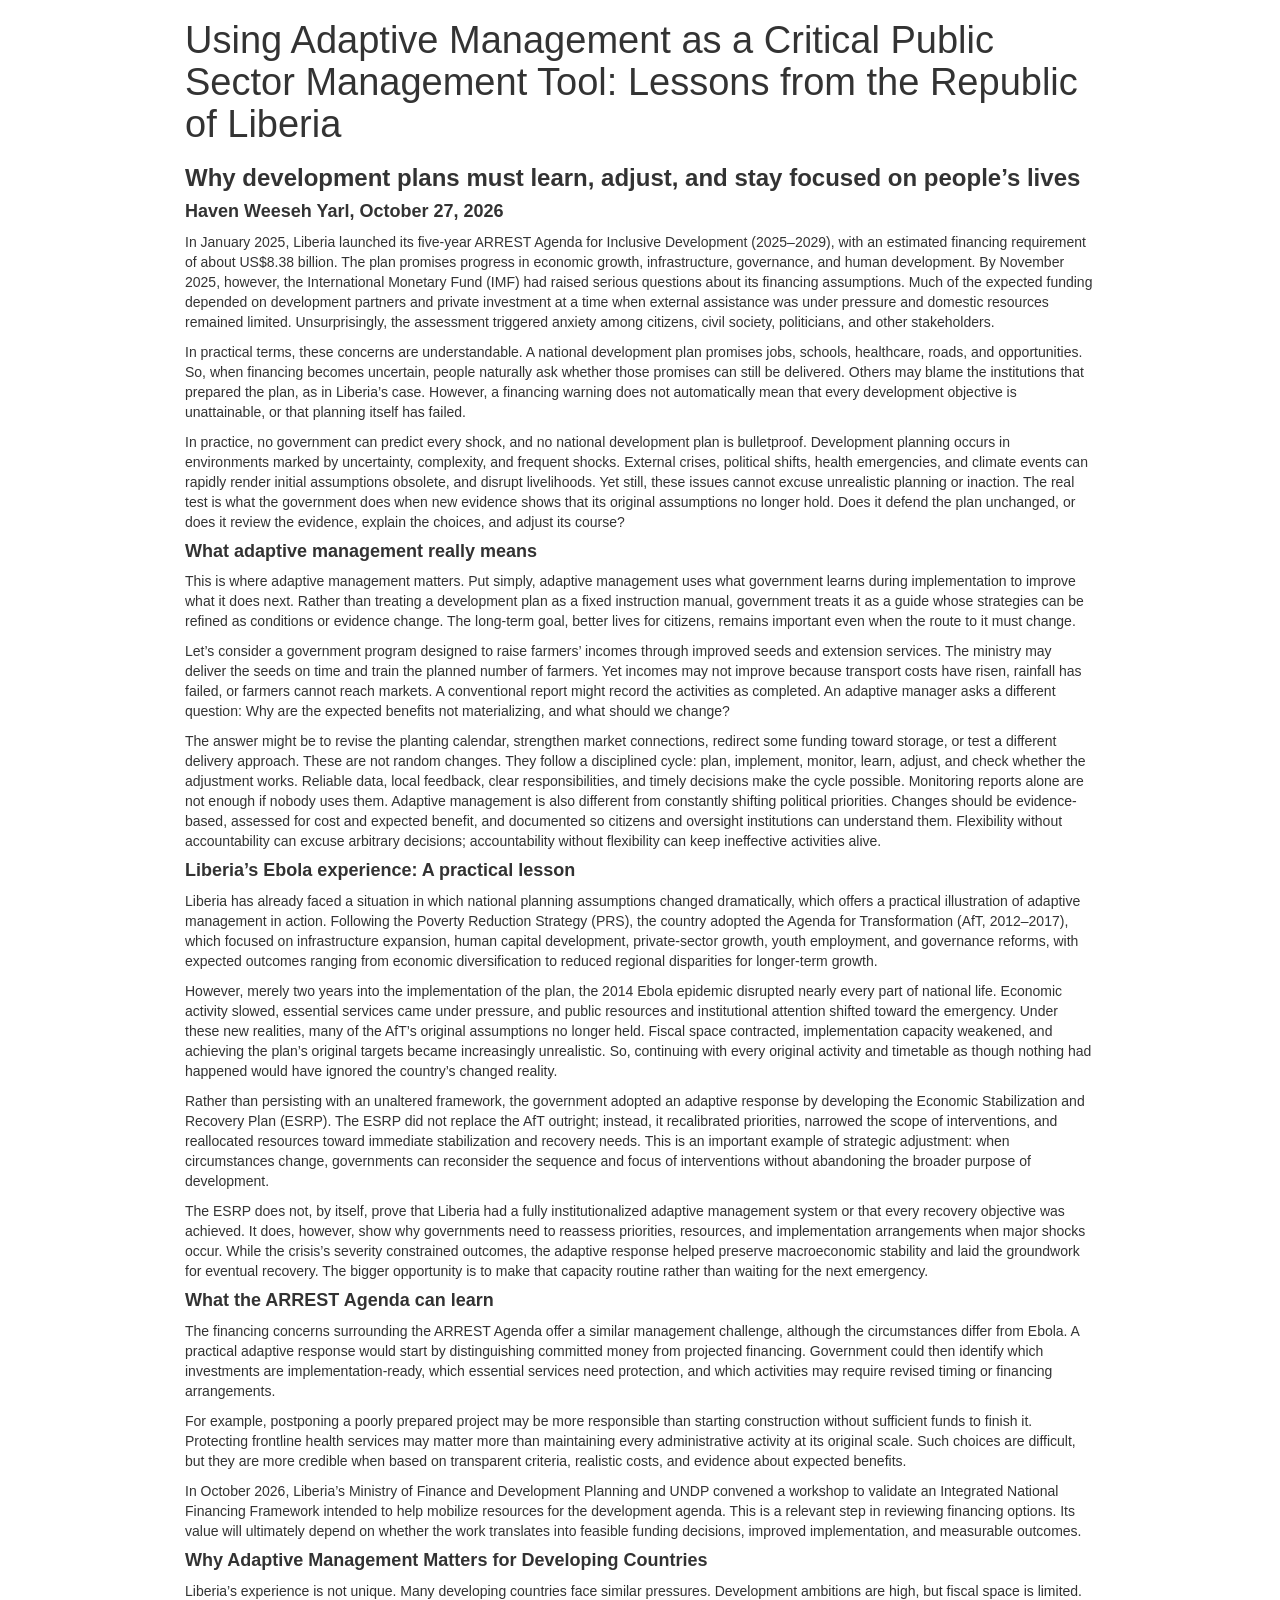
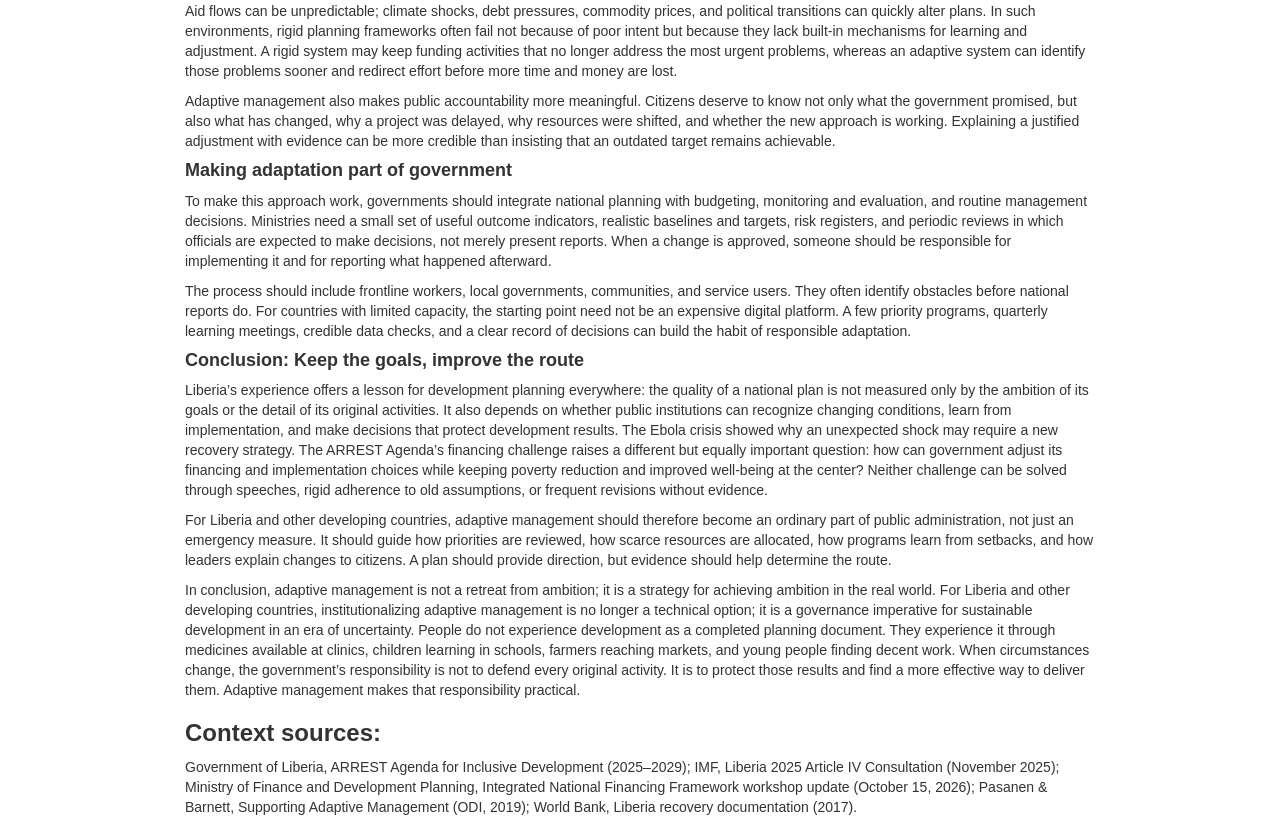
==== blogs/adaptive-management/adaptive_management.html @ 58fdbbfe "Update" ====
<!DOCTYPE html>

<html>

<head>

<meta charset="utf-8" />
<meta name="generator" content="pandoc" />
<meta http-equiv="X-UA-Compatible" content="IE=EDGE" />




<title>Using Adaptive Management as a Critical Public Sector Management Tool: Lessons from the Republic of Liberia</title>

<script>// Pandoc 2.9 adds attributes on both header and div. We remove the former (to
// be compatible with the behavior of Pandoc < 2.8).
document.addEventListener('DOMContentLoaded', function(e) {
  var hs = document.querySelectorAll("div.section[class*='level'] > :first-child");
  var i, h, a;
  for (i = 0; i < hs.length; i++) {
    h = hs[i];
    if (!/^h[1-6]$/i.test(h.tagName)) continue;  // it should be a header h1-h6
    a = h.attributes;
    while (a.length > 0) h.removeAttribute(a[0].name);
  }
});
</script>
<script>/*! jQuery v3.6.0 | (c) OpenJS Foundation and other contributors | jquery.org/license */
!function(e,t){"use strict";"object"==typeof module&&"object"==typeof module.exports?module.exports=e.document?t(e,!0):function(e){if(!e.document)throw new Error("jQuery requires a window with a document");return t(e)}:t(e)}("undefined"!=typeof window?window:this,function(C,e){"use strict";var t=[],r=Object.getPrototypeOf,s=t.slice,g=t.flat?function(e){return t.flat.call(e)}:function(e){return t.concat.apply([],e)},u=t.push,i=t.indexOf,n={},o=n.toString,v=n.hasOwnProperty,a=v.toString,l=a.call(Object),y={},m=function(e){return"function"==typeof e&&"number"!=typeof e.nodeType&&"function"!=typeof e.item},x=function(e){return null!=e&&e===e.window},E=C.document,c={type:!0,src:!0,nonce:!0,noModule:!0};function b(e,t,n){var r,i,o=(n=n||E).createElement("script");if(o.text=e,t)for(r in c)(i=t[r]||t.getAttribute&&t.getAttribute(r))&&o.setAttribute(r,i);n.head.appendChild(o).parentNode.removeChild(o)}function w(e){return null==e?e+"":"object"==typeof e||"function"==typeof e?n[o.call(e)]||"object":typeof e}var f="3.6.0",S=function(e,t){return new S.fn.init(e,t)};function p(e){var t=!!e&&"length"in e&&e.length,n=w(e);return!m(e)&&!x(e)&&("array"===n||0===t||"number"==typeof t&&0<t&&t-1 in e)}S.fn=S.prototype={jquery:f,constructor:S,length:0,toArray:function(){return s.call(this)},get:function(e){return null==e?s.call(this):e<0?this[e+this.length]:this[e]},pushStack:function(e){var t=S.merge(this.constructor(),e);return t.prevObject=this,t},each:function(e){return S.each(this,e)},map:function(n){return this.pushStack(S.map(this,function(e,t){return n.call(e,t,e)}))},slice:function(){return this.pushStack(s.apply(this,arguments))},first:function(){return this.eq(0)},last:function(){return this.eq(-1)},even:function(){return this.pushStack(S.grep(this,function(e,t){return(t+1)%2}))},odd:function(){return this.pushStack(S.grep(this,function(e,t){return t%2}))},eq:function(e){var t=this.length,n=+e+(e<0?t:0);return this.pushStack(0<=n&&n<t?[this[n]]:[])},end:function(){return this.prevObject||this.constructor()},push:u,sort:t.sort,splice:t.splice},S.extend=S.fn.extend=function(){var e,t,n,r,i,o,a=arguments[0]||{},s=1,u=arguments.length,l=!1;for("boolean"==typeof a&&(l=a,a=arguments[s]||{},s++),"object"==typeof a||m(a)||(a={}),s===u&&(a=this,s--);s<u;s++)if(null!=(e=arguments[s]))for(t in e)r=e[t],"__proto__"!==t&&a!==r&&(l&&r&&(S.isPlainObject(r)||(i=Array.isArray(r)))?(n=a[t],o=i&&!Array.isArray(n)?[]:i||S.isPlainObject(n)?n:{},i=!1,a[t]=S.extend(l,o,r)):void 0!==r&&(a[t]=r));return a},S.extend({expando:"jQuery"+(f+Math.random()).replace(/\D/g,""),isReady:!0,error:function(e){throw new Error(e)},noop:function(){},isPlainObject:function(e){var t,n;return!(!e||"[object Object]"!==o.call(e))&&(!(t=r(e))||"function"==typeof(n=v.call(t,"constructor")&&t.constructor)&&a.call(n)===l)},isEmptyObject:function(e){var t;for(t in e)return!1;return!0},globalEval:function(e,t,n){b(e,{nonce:t&&t.nonce},n)},each:function(e,t){var n,r=0;if(p(e)){for(n=e.length;r<n;r++)if(!1===t.call(e[r],r,e[r]))break}else for(r in e)if(!1===t.call(e[r],r,e[r]))break;return e},makeArray:function(e,t){var n=t||[];return null!=e&&(p(Object(e))?S.merge(n,"string"==typeof e?[e]:e):u.call(n,e)),n},inArray:function(e,t,n){return null==t?-1:i.call(t,e,n)},merge:function(e,t){for(var n=+t.length,r=0,i=e.length;r<n;r++)e[i++]=t[r];return e.length=i,e},grep:function(e,t,n){for(var r=[],i=0,o=e.length,a=!n;i<o;i++)!t(e[i],i)!==a&&r.push(e[i]);return r},map:function(e,t,n){var r,i,o=0,a=[];if(p(e))for(r=e.length;o<r;o++)null!=(i=t(e[o],o,n))&&a.push(i);else for(o in e)null!=(i=t(e[o],o,n))&&a.push(i);return g(a)},guid:1,support:y}),"function"==typeof Symbol&&(S.fn[Symbol.iterator]=t[Symbol.iterator]),S.each("Boolean Number String Function Array Date RegExp Object Error Symbol".split(" "),function(e,t){n["[object "+t+"]"]=t.toLowerCase()});var d=function(n){var e,d,b,o,i,h,f,g,w,u,l,T,C,a,E,v,s,c,y,S="sizzle"+1*new Date,p=n.document,k=0,r=0,m=ue(),x=ue(),A=ue(),N=ue(),j=function(e,t){return e===t&&(l=!0),0},D={}.hasOwnProperty,t=[],q=t.pop,L=t.push,H=t.push,O=t.slice,P=function(e,t){for(var n=0,r=e.length;n<r;n++)if(e[n]===t)return n;return-1},R="checked|selected|async|autofocus|autoplay|controls|defer|disabled|hidden|ismap|loop|multiple|open|readonly|required|scoped",M="[\\x20\\t\\r\\n\\f]",I="(?:\\\\[\\da-fA-F]{1,6}"+M+"?|\\\\[^\\r\\n\\f]|[\\w-]|[^\0-\\x7f])+",W="\\["+M+"*("+I+")(?:"+M+"*([*^$|!~]?=)"+M+"*(?:'((?:\\\\.|[^\\\\'])*)'|\"((?:\\\\.|[^\\\\\"])*)\"|("+I+"))|)"+M+"*\\]",F=":("+I+")(?:\\((('((?:\\\\.|[^\\\\'])*)'|\"((?:\\\\.|[^\\\\\"])*)\")|((?:\\\\.|[^\\\\()[\\]]|"+W+")*)|.*)\\)|)",B=new RegExp(M+"+","g"),$=new RegExp("^"+M+"+|((?:^|[^\\\\])(?:\\\\.)*)"+M+"+$","g"),_=new RegExp("^"+M+"*,"+M+"*"),z=new RegExp("^"+M+"*([>+~]|"+M+")"+M+"*"),U=new RegExp(M+"|>"),X=new RegExp(F),V=new RegExp("^"+I+"$"),G={ID:new RegExp("^#("+I+")"),CLASS:new RegExp("^\\.("+I+")"),TAG:new RegExp("^("+I+"|[*])"),ATTR:new RegExp("^"+W),PSEUDO:new RegExp("^"+F),CHILD:new RegExp("^:(only|first|last|nth|nth-last)-(child|of-type)(?:\\("+M+"*(even|odd|(([+-]|)(\\d*)n|)"+M+"*(?:([+-]|)"+M+"*(\\d+)|))"+M+"*\\)|)","i"),bool:new RegExp("^(?:"+R+")$","i"),needsContext:new RegExp("^"+M+"*[>+~]|:(even|odd|eq|gt|lt|nth|first|last)(?:\\("+M+"*((?:-\\d)?\\d*)"+M+"*\\)|)(?=[^-]|$)","i")},Y=/HTML$/i,Q=/^(?:input|select|textarea|button)$/i,J=/^h\d$/i,K=/^[^{]+\{\s*\[native \w/,Z=/^(?:#([\w-]+)|(\w+)|\.([\w-]+))$/,ee=/[+~]/,te=new RegExp("\\\\[\\da-fA-F]{1,6}"+M+"?|\\\\([^\\r\\n\\f])","g"),ne=function(e,t){var n="0x"+e.slice(1)-65536;return t||(n<0?String.fromCharCode(n+65536):String.fromCharCode(n>>10|55296,1023&n|56320))},re=/([\0-\x1f\x7f]|^-?\d)|^-$|[^\0-\x1f\x7f-\uFFFF\w-]/g,ie=function(e,t){return t?"\0"===e?"\ufffd":e.slice(0,-1)+"\\"+e.charCodeAt(e.length-1).toString(16)+" ":"\\"+e},oe=function(){T()},ae=be(function(e){return!0===e.disabled&&"fieldset"===e.nodeName.toLowerCase()},{dir:"parentNode",next:"legend"});try{H.apply(t=O.call(p.childNodes),p.childNodes),t[p.childNodes.length].nodeType}catch(e){H={apply:t.length?function(e,t){L.apply(e,O.call(t))}:function(e,t){var n=e.length,r=0;while(e[n++]=t[r++]);e.length=n-1}}}function se(t,e,n,r){var i,o,a,s,u,l,c,f=e&&e.ownerDocument,p=e?e.nodeType:9;if(n=n||[],"string"!=typeof t||!t||1!==p&&9!==p&&11!==p)return n;if(!r&&(T(e),e=e||C,E)){if(11!==p&&(u=Z.exec(t)))if(i=u[1]){if(9===p){if(!(a=e.getElementById(i)))return n;if(a.id===i)return n.push(a),n}else if(f&&(a=f.getElementById(i))&&y(e,a)&&a.id===i)return n.push(a),n}else{if(u[2])return H.apply(n,e.getElementsByTagName(t)),n;if((i=u[3])&&d.getElementsByClassName&&e.getElementsByClassName)return H.apply(n,e.getElementsByClassName(i)),n}if(d.qsa&&!N[t+" "]&&(!v||!v.test(t))&&(1!==p||"object"!==e.nodeName.toLowerCase())){if(c=t,f=e,1===p&&(U.test(t)||z.test(t))){(f=ee.test(t)&&ye(e.parentNode)||e)===e&&d.scope||((s=e.getAttribute("id"))?s=s.replace(re,ie):e.setAttribute("id",s=S)),o=(l=h(t)).length;while(o--)l[o]=(s?"#"+s:":scope")+" "+xe(l[o]);c=l.join(",")}try{return H.apply(n,f.querySelectorAll(c)),n}catch(e){N(t,!0)}finally{s===S&&e.removeAttribute("id")}}}return g(t.replace($,"$1"),e,n,r)}function ue(){var r=[];return function e(t,n){return r.push(t+" ")>b.cacheLength&&delete e[r.shift()],e[t+" "]=n}}function le(e){return e[S]=!0,e}function ce(e){var t=C.createElement("fieldset");try{return!!e(t)}catch(e){return!1}finally{t.parentNode&&t.parentNode.removeChild(t),t=null}}function fe(e,t){var n=e.split("|"),r=n.length;while(r--)b.attrHandle[n[r]]=t}function pe(e,t){var n=t&&e,r=n&&1===e.nodeType&&1===t.nodeType&&e.sourceIndex-t.sourceIndex;if(r)return r;if(n)while(n=n.nextSibling)if(n===t)return-1;return e?1:-1}function de(t){return function(e){return"input"===e.nodeName.toLowerCase()&&e.type===t}}function he(n){return function(e){var t=e.nodeName.toLowerCase();return("input"===t||"button"===t)&&e.type===n}}function ge(t){return function(e){return"form"in e?e.parentNode&&!1===e.disabled?"label"in e?"label"in e.parentNode?e.parentNode.disabled===t:e.disabled===t:e.isDisabled===t||e.isDisabled!==!t&&ae(e)===t:e.disabled===t:"label"in e&&e.disabled===t}}function ve(a){return le(function(o){return o=+o,le(function(e,t){var n,r=a([],e.length,o),i=r.length;while(i--)e[n=r[i]]&&(e[n]=!(t[n]=e[n]))})})}function ye(e){return e&&"undefined"!=typeof e.getElementsByTagName&&e}for(e in d=se.support={},i=se.isXML=function(e){var t=e&&e.namespaceURI,n=e&&(e.ownerDocument||e).documentElement;return!Y.test(t||n&&n.nodeName||"HTML")},T=se.setDocument=function(e){var t,n,r=e?e.ownerDocument||e:p;return r!=C&&9===r.nodeType&&r.documentElement&&(a=(C=r).documentElement,E=!i(C),p!=C&&(n=C.defaultView)&&n.top!==n&&(n.addEventListener?n.addEventListener("unload",oe,!1):n.attachEvent&&n.attachEvent("onunload",oe)),d.scope=ce(function(e){return a.appendChild(e).appendChild(C.createElement("div")),"undefined"!=typeof e.querySelectorAll&&!e.querySelectorAll(":scope fieldset div").length}),d.attributes=ce(function(e){return e.className="i",!e.getAttribute("className")}),d.getElementsByTagName=ce(function(e){return e.appendChild(C.createComment("")),!e.getElementsByTagName("*").length}),d.getElementsByClassName=K.test(C.getElementsByClassName),d.getById=ce(function(e){return a.appendChild(e).id=S,!C.getElementsByName||!C.getElementsByName(S).length}),d.getById?(b.filter.ID=function(e){var t=e.replace(te,ne);return function(e){return e.getAttribute("id")===t}},b.find.ID=function(e,t){if("undefined"!=typeof t.getElementById&&E){var n=t.getElementById(e);return n?[n]:[]}}):(b.filter.ID=function(e){var n=e.replace(te,ne);return function(e){var t="undefined"!=typeof e.getAttributeNode&&e.getAttributeNode("id");return t&&t.value===n}},b.find.ID=function(e,t){if("undefined"!=typeof t.getElementById&&E){var n,r,i,o=t.getElementById(e);if(o){if((n=o.getAttributeNode("id"))&&n.value===e)return[o];i=t.getElementsByName(e),r=0;while(o=i[r++])if((n=o.getAttributeNode("id"))&&n.value===e)return[o]}return[]}}),b.find.TAG=d.getElementsByTagName?function(e,t){return"undefined"!=typeof t.getElementsByTagName?t.getElementsByTagName(e):d.qsa?t.querySelectorAll(e):void 0}:function(e,t){var n,r=[],i=0,o=t.getElementsByTagName(e);if("*"===e){while(n=o[i++])1===n.nodeType&&r.push(n);return r}return o},b.find.CLASS=d.getElementsByClassName&&function(e,t){if("undefined"!=typeof t.getElementsByClassName&&E)return t.getElementsByClassName(e)},s=[],v=[],(d.qsa=K.test(C.querySelectorAll))&&(ce(function(e){var t;a.appendChild(e).innerHTML="<a id='"+S+"'></a><select id='"+S+"-\r\\' msallowcapture=''><option selected=''></option></select>",e.querySelectorAll("[msallowcapture^='']").length&&v.push("[*^$]="+M+"*(?:''|\"\")"),e.querySelectorAll("[selected]").length||v.push("\\["+M+"*(?:value|"+R+")"),e.querySelectorAll("[id~="+S+"-]").length||v.push("~="),(t=C.createElement("input")).setAttribute("name",""),e.appendChild(t),e.querySelectorAll("[name='']").length||v.push("\\["+M+"*name"+M+"*="+M+"*(?:''|\"\")"),e.querySelectorAll(":checked").length||v.push(":checked"),e.querySelectorAll("a#"+S+"+*").length||v.push(".#.+[+~]"),e.querySelectorAll("\\\f"),v.push("[\\r\\n\\f]")}),ce(function(e){e.innerHTML="<a href='' disabled='disabled'></a><select disabled='disabled'><option/></select>";var t=C.createElement("input");t.setAttribute("type","hidden"),e.appendChild(t).setAttribute("name","D"),e.querySelectorAll("[name=d]").length&&v.push("name"+M+"*[*^$|!~]?="),2!==e.querySelectorAll(":enabled").length&&v.push(":enabled",":disabled"),a.appendChild(e).disabled=!0,2!==e.querySelectorAll(":disabled").length&&v.push(":enabled",":disabled"),e.querySelectorAll("*,:x"),v.push(",.*:")})),(d.matchesSelector=K.test(c=a.matches||a.webkitMatchesSelector||a.mozMatchesSelector||a.oMatchesSelector||a.msMatchesSelector))&&ce(function(e){d.disconnectedMatch=c.call(e,"*"),c.call(e,"[s!='']:x"),s.push("!=",F)}),v=v.length&&new RegExp(v.join("|")),s=s.length&&new RegExp(s.join("|")),t=K.test(a.compareDocumentPosition),y=t||K.test(a.contains)?function(e,t){var n=9===e.nodeType?e.documentElement:e,r=t&&t.parentNode;return e===r||!(!r||1!==r.nodeType||!(n.contains?n.contains(r):e.compareDocumentPosition&&16&e.compareDocumentPosition(r)))}:function(e,t){if(t)while(t=t.parentNode)if(t===e)return!0;return!1},j=t?function(e,t){if(e===t)return l=!0,0;var n=!e.compareDocumentPosition-!t.compareDocumentPosition;return n||(1&(n=(e.ownerDocument||e)==(t.ownerDocument||t)?e.compareDocumentPosition(t):1)||!d.sortDetached&&t.compareDocumentPosition(e)===n?e==C||e.ownerDocument==p&&y(p,e)?-1:t==C||t.ownerDocument==p&&y(p,t)?1:u?P(u,e)-P(u,t):0:4&n?-1:1)}:function(e,t){if(e===t)return l=!0,0;var n,r=0,i=e.parentNode,o=t.parentNode,a=[e],s=[t];if(!i||!o)return e==C?-1:t==C?1:i?-1:o?1:u?P(u,e)-P(u,t):0;if(i===o)return pe(e,t);n=e;while(n=n.parentNode)a.unshift(n);n=t;while(n=n.parentNode)s.unshift(n);while(a[r]===s[r])r++;return r?pe(a[r],s[r]):a[r]==p?-1:s[r]==p?1:0}),C},se.matches=function(e,t){return se(e,null,null,t)},se.matchesSelector=function(e,t){if(T(e),d.matchesSelector&&E&&!N[t+" "]&&(!s||!s.test(t))&&(!v||!v.test(t)))try{var n=c.call(e,t);if(n||d.disconnectedMatch||e.document&&11!==e.document.nodeType)return n}catch(e){N(t,!0)}return 0<se(t,C,null,[e]).length},se.contains=function(e,t){return(e.ownerDocument||e)!=C&&T(e),y(e,t)},se.attr=function(e,t){(e.ownerDocument||e)!=C&&T(e);var n=b.attrHandle[t.toLowerCase()],r=n&&D.call(b.attrHandle,t.toLowerCase())?n(e,t,!E):void 0;return void 0!==r?r:d.attributes||!E?e.getAttribute(t):(r=e.getAttributeNode(t))&&r.specified?r.value:null},se.escape=function(e){return(e+"").replace(re,ie)},se.error=function(e){throw new Error("Syntax error, unrecognized expression: "+e)},se.uniqueSort=function(e){var t,n=[],r=0,i=0;if(l=!d.detectDuplicates,u=!d.sortStable&&e.slice(0),e.sort(j),l){while(t=e[i++])t===e[i]&&(r=n.push(i));while(r--)e.splice(n[r],1)}return u=null,e},o=se.getText=function(e){var t,n="",r=0,i=e.nodeType;if(i){if(1===i||9===i||11===i){if("string"==typeof e.textContent)return e.textContent;for(e=e.firstChild;e;e=e.nextSibling)n+=o(e)}else if(3===i||4===i)return e.nodeValue}else while(t=e[r++])n+=o(t);return n},(b=se.selectors={cacheLength:50,createPseudo:le,match:G,attrHandle:{},find:{},relative:{">":{dir:"parentNode",first:!0}," ":{dir:"parentNode"},"+":{dir:"previousSibling",first:!0},"~":{dir:"previousSibling"}},preFilter:{ATTR:function(e){return e[1]=e[1].replace(te,ne),e[3]=(e[3]||e[4]||e[5]||"").replace(te,ne),"~="===e[2]&&(e[3]=" "+e[3]+" "),e.slice(0,4)},CHILD:function(e){return e[1]=e[1].toLowerCase(),"nth"===e[1].slice(0,3)?(e[3]||se.error(e[0]),e[4]=+(e[4]?e[5]+(e[6]||1):2*("even"===e[3]||"odd"===e[3])),e[5]=+(e[7]+e[8]||"odd"===e[3])):e[3]&&se.error(e[0]),e},PSEUDO:function(e){var t,n=!e[6]&&e[2];return G.CHILD.test(e[0])?null:(e[3]?e[2]=e[4]||e[5]||"":n&&X.test(n)&&(t=h(n,!0))&&(t=n.indexOf(")",n.length-t)-n.length)&&(e[0]=e[0].slice(0,t),e[2]=n.slice(0,t)),e.slice(0,3))}},filter:{TAG:function(e){var t=e.replace(te,ne).toLowerCase();return"*"===e?function(){return!0}:function(e){return e.nodeName&&e.nodeName.toLowerCase()===t}},CLASS:function(e){var t=m[e+" "];return t||(t=new RegExp("(^|"+M+")"+e+"("+M+"|$)"))&&m(e,function(e){return t.test("string"==typeof e.className&&e.className||"undefined"!=typeof e.getAttribute&&e.getAttribute("class")||"")})},ATTR:function(n,r,i){return function(e){var t=se.attr(e,n);return null==t?"!="===r:!r||(t+="","="===r?t===i:"!="===r?t!==i:"^="===r?i&&0===t.indexOf(i):"*="===r?i&&-1<t.indexOf(i):"$="===r?i&&t.slice(-i.length)===i:"~="===r?-1<(" "+t.replace(B," ")+" ").indexOf(i):"|="===r&&(t===i||t.slice(0,i.length+1)===i+"-"))}},CHILD:function(h,e,t,g,v){var y="nth"!==h.slice(0,3),m="last"!==h.slice(-4),x="of-type"===e;return 1===g&&0===v?function(e){return!!e.parentNode}:function(e,t,n){var r,i,o,a,s,u,l=y!==m?"nextSibling":"previousSibling",c=e.parentNode,f=x&&e.nodeName.toLowerCase(),p=!n&&!x,d=!1;if(c){if(y){while(l){a=e;while(a=a[l])if(x?a.nodeName.toLowerCase()===f:1===a.nodeType)return!1;u=l="only"===h&&!u&&"nextSibling"}return!0}if(u=[m?c.firstChild:c.lastChild],m&&p){d=(s=(r=(i=(o=(a=c)[S]||(a[S]={}))[a.uniqueID]||(o[a.uniqueID]={}))[h]||[])[0]===k&&r[1])&&r[2],a=s&&c.childNodes[s];while(a=++s&&a&&a[l]||(d=s=0)||u.pop())if(1===a.nodeType&&++d&&a===e){i[h]=[k,s,d];break}}else if(p&&(d=s=(r=(i=(o=(a=e)[S]||(a[S]={}))[a.uniqueID]||(o[a.uniqueID]={}))[h]||[])[0]===k&&r[1]),!1===d)while(a=++s&&a&&a[l]||(d=s=0)||u.pop())if((x?a.nodeName.toLowerCase()===f:1===a.nodeType)&&++d&&(p&&((i=(o=a[S]||(a[S]={}))[a.uniqueID]||(o[a.uniqueID]={}))[h]=[k,d]),a===e))break;return(d-=v)===g||d%g==0&&0<=d/g}}},PSEUDO:function(e,o){var t,a=b.pseudos[e]||b.setFilters[e.toLowerCase()]||se.error("unsupported pseudo: "+e);return a[S]?a(o):1<a.length?(t=[e,e,"",o],b.setFilters.hasOwnProperty(e.toLowerCase())?le(function(e,t){var n,r=a(e,o),i=r.length;while(i--)e[n=P(e,r[i])]=!(t[n]=r[i])}):function(e){return a(e,0,t)}):a}},pseudos:{not:le(function(e){var r=[],i=[],s=f(e.replace($,"$1"));return s[S]?le(function(e,t,n,r){var i,o=s(e,null,r,[]),a=e.length;while(a--)(i=o[a])&&(e[a]=!(t[a]=i))}):function(e,t,n){return r[0]=e,s(r,null,n,i),r[0]=null,!i.pop()}}),has:le(function(t){return function(e){return 0<se(t,e).length}}),contains:le(function(t){return t=t.replace(te,ne),function(e){return-1<(e.textContent||o(e)).indexOf(t)}}),lang:le(function(n){return V.test(n||"")||se.error("unsupported lang: "+n),n=n.replace(te,ne).toLowerCase(),function(e){var t;do{if(t=E?e.lang:e.getAttribute("xml:lang")||e.getAttribute("lang"))return(t=t.toLowerCase())===n||0===t.indexOf(n+"-")}while((e=e.parentNode)&&1===e.nodeType);return!1}}),target:function(e){var t=n.location&&n.location.hash;return t&&t.slice(1)===e.id},root:function(e){return e===a},focus:function(e){return e===C.activeElement&&(!C.hasFocus||C.hasFocus())&&!!(e.type||e.href||~e.tabIndex)},enabled:ge(!1),disabled:ge(!0),checked:function(e){var t=e.nodeName.toLowerCase();return"input"===t&&!!e.checked||"option"===t&&!!e.selected},selected:function(e){return e.parentNode&&e.parentNode.selectedIndex,!0===e.selected},empty:function(e){for(e=e.firstChild;e;e=e.nextSibling)if(e.nodeType<6)return!1;return!0},parent:function(e){return!b.pseudos.empty(e)},header:function(e){return J.test(e.nodeName)},input:function(e){return Q.test(e.nodeName)},button:function(e){var t=e.nodeName.toLowerCase();return"input"===t&&"button"===e.type||"button"===t},text:function(e){var t;return"input"===e.nodeName.toLowerCase()&&"text"===e.type&&(null==(t=e.getAttribute("type"))||"text"===t.toLowerCase())},first:ve(function(){return[0]}),last:ve(function(e,t){return[t-1]}),eq:ve(function(e,t,n){return[n<0?n+t:n]}),even:ve(function(e,t){for(var n=0;n<t;n+=2)e.push(n);return e}),odd:ve(function(e,t){for(var n=1;n<t;n+=2)e.push(n);return e}),lt:ve(function(e,t,n){for(var r=n<0?n+t:t<n?t:n;0<=--r;)e.push(r);return e}),gt:ve(function(e,t,n){for(var r=n<0?n+t:n;++r<t;)e.push(r);return e})}}).pseudos.nth=b.pseudos.eq,{radio:!0,checkbox:!0,file:!0,password:!0,image:!0})b.pseudos[e]=de(e);for(e in{submit:!0,reset:!0})b.pseudos[e]=he(e);function me(){}function xe(e){for(var t=0,n=e.length,r="";t<n;t++)r+=e[t].value;return r}function be(s,e,t){var u=e.dir,l=e.next,c=l||u,f=t&&"parentNode"===c,p=r++;return e.first?function(e,t,n){while(e=e[u])if(1===e.nodeType||f)return s(e,t,n);return!1}:function(e,t,n){var r,i,o,a=[k,p];if(n){while(e=e[u])if((1===e.nodeType||f)&&s(e,t,n))return!0}else while(e=e[u])if(1===e.nodeType||f)if(i=(o=e[S]||(e[S]={}))[e.uniqueID]||(o[e.uniqueID]={}),l&&l===e.nodeName.toLowerCase())e=e[u]||e;else{if((r=i[c])&&r[0]===k&&r[1]===p)return a[2]=r[2];if((i[c]=a)[2]=s(e,t,n))return!0}return!1}}function we(i){return 1<i.length?function(e,t,n){var r=i.length;while(r--)if(!i[r](e,t,n))return!1;return!0}:i[0]}function Te(e,t,n,r,i){for(var o,a=[],s=0,u=e.length,l=null!=t;s<u;s++)(o=e[s])&&(n&&!n(o,r,i)||(a.push(o),l&&t.push(s)));return a}function Ce(d,h,g,v,y,e){return v&&!v[S]&&(v=Ce(v)),y&&!y[S]&&(y=Ce(y,e)),le(function(e,t,n,r){var i,o,a,s=[],u=[],l=t.length,c=e||function(e,t,n){for(var r=0,i=t.length;r<i;r++)se(e,t[r],n);return n}(h||"*",n.nodeType?[n]:n,[]),f=!d||!e&&h?c:Te(c,s,d,n,r),p=g?y||(e?d:l||v)?[]:t:f;if(g&&g(f,p,n,r),v){i=Te(p,u),v(i,[],n,r),o=i.length;while(o--)(a=i[o])&&(p[u[o]]=!(f[u[o]]=a))}if(e){if(y||d){if(y){i=[],o=p.length;while(o--)(a=p[o])&&i.push(f[o]=a);y(null,p=[],i,r)}o=p.length;while(o--)(a=p[o])&&-1<(i=y?P(e,a):s[o])&&(e[i]=!(t[i]=a))}}else p=Te(p===t?p.splice(l,p.length):p),y?y(null,t,p,r):H.apply(t,p)})}function Ee(e){for(var i,t,n,r=e.length,o=b.relative[e[0].type],a=o||b.relative[" "],s=o?1:0,u=be(function(e){return e===i},a,!0),l=be(function(e){return-1<P(i,e)},a,!0),c=[function(e,t,n){var r=!o&&(n||t!==w)||((i=t).nodeType?u(e,t,n):l(e,t,n));return i=null,r}];s<r;s++)if(t=b.relative[e[s].type])c=[be(we(c),t)];else{if((t=b.filter[e[s].type].apply(null,e[s].matches))[S]){for(n=++s;n<r;n++)if(b.relative[e[n].type])break;return Ce(1<s&&we(c),1<s&&xe(e.slice(0,s-1).concat({value:" "===e[s-2].type?"*":""})).replace($,"$1"),t,s<n&&Ee(e.slice(s,n)),n<r&&Ee(e=e.slice(n)),n<r&&xe(e))}c.push(t)}return we(c)}return me.prototype=b.filters=b.pseudos,b.setFilters=new me,h=se.tokenize=function(e,t){var n,r,i,o,a,s,u,l=x[e+" "];if(l)return t?0:l.slice(0);a=e,s=[],u=b.preFilter;while(a){for(o in n&&!(r=_.exec(a))||(r&&(a=a.slice(r[0].length)||a),s.push(i=[])),n=!1,(r=z.exec(a))&&(n=r.shift(),i.push({value:n,type:r[0].replace($," ")}),a=a.slice(n.length)),b.filter)!(r=G[o].exec(a))||u[o]&&!(r=u[o](r))||(n=r.shift(),i.push({value:n,type:o,matches:r}),a=a.slice(n.length));if(!n)break}return t?a.length:a?se.error(e):x(e,s).slice(0)},f=se.compile=function(e,t){var n,v,y,m,x,r,i=[],o=[],a=A[e+" "];if(!a){t||(t=h(e)),n=t.length;while(n--)(a=Ee(t[n]))[S]?i.push(a):o.push(a);(a=A(e,(v=o,m=0<(y=i).length,x=0<v.length,r=function(e,t,n,r,i){var o,a,s,u=0,l="0",c=e&&[],f=[],p=w,d=e||x&&b.find.TAG("*",i),h=k+=null==p?1:Math.random()||.1,g=d.length;for(i&&(w=t==C||t||i);l!==g&&null!=(o=d[l]);l++){if(x&&o){a=0,t||o.ownerDocument==C||(T(o),n=!E);while(s=v[a++])if(s(o,t||C,n)){r.push(o);break}i&&(k=h)}m&&((o=!s&&o)&&u--,e&&c.push(o))}if(u+=l,m&&l!==u){a=0;while(s=y[a++])s(c,f,t,n);if(e){if(0<u)while(l--)c[l]||f[l]||(f[l]=q.call(r));f=Te(f)}H.apply(r,f),i&&!e&&0<f.length&&1<u+y.length&&se.uniqueSort(r)}return i&&(k=h,w=p),c},m?le(r):r))).selector=e}return a},g=se.select=function(e,t,n,r){var i,o,a,s,u,l="function"==typeof e&&e,c=!r&&h(e=l.selector||e);if(n=n||[],1===c.length){if(2<(o=c[0]=c[0].slice(0)).length&&"ID"===(a=o[0]).type&&9===t.nodeType&&E&&b.relative[o[1].type]){if(!(t=(b.find.ID(a.matches[0].replace(te,ne),t)||[])[0]))return n;l&&(t=t.parentNode),e=e.slice(o.shift().value.length)}i=G.needsContext.test(e)?0:o.length;while(i--){if(a=o[i],b.relative[s=a.type])break;if((u=b.find[s])&&(r=u(a.matches[0].replace(te,ne),ee.test(o[0].type)&&ye(t.parentNode)||t))){if(o.splice(i,1),!(e=r.length&&xe(o)))return H.apply(n,r),n;break}}}return(l||f(e,c))(r,t,!E,n,!t||ee.test(e)&&ye(t.parentNode)||t),n},d.sortStable=S.split("").sort(j).join("")===S,d.detectDuplicates=!!l,T(),d.sortDetached=ce(function(e){return 1&e.compareDocumentPosition(C.createElement("fieldset"))}),ce(function(e){return e.innerHTML="<a href='#'></a>","#"===e.firstChild.getAttribute("href")})||fe("type|href|height|width",function(e,t,n){if(!n)return e.getAttribute(t,"type"===t.toLowerCase()?1:2)}),d.attributes&&ce(function(e){return e.innerHTML="<input/>",e.firstChild.setAttribute("value",""),""===e.firstChild.getAttribute("value")})||fe("value",function(e,t,n){if(!n&&"input"===e.nodeName.toLowerCase())return e.defaultValue}),ce(function(e){return null==e.getAttribute("disabled")})||fe(R,function(e,t,n){var r;if(!n)return!0===e[t]?t.toLowerCase():(r=e.getAttributeNode(t))&&r.specified?r.value:null}),se}(C);S.find=d,S.expr=d.selectors,S.expr[":"]=S.expr.pseudos,S.uniqueSort=S.unique=d.uniqueSort,S.text=d.getText,S.isXMLDoc=d.isXML,S.contains=d.contains,S.escapeSelector=d.escape;var h=function(e,t,n){var r=[],i=void 0!==n;while((e=e[t])&&9!==e.nodeType)if(1===e.nodeType){if(i&&S(e).is(n))break;r.push(e)}return r},T=function(e,t){for(var n=[];e;e=e.nextSibling)1===e.nodeType&&e!==t&&n.push(e);return n},k=S.expr.match.needsContext;function A(e,t){return e.nodeName&&e.nodeName.toLowerCase()===t.toLowerCase()}var N=/^<([a-z][^\/\0>:\x20\t\r\n\f]*)[\x20\t\r\n\f]*\/?>(?:<\/\1>|)$/i;function j(e,n,r){return m(n)?S.grep(e,function(e,t){return!!n.call(e,t,e)!==r}):n.nodeType?S.grep(e,function(e){return e===n!==r}):"string"!=typeof n?S.grep(e,function(e){return-1<i.call(n,e)!==r}):S.filter(n,e,r)}S.filter=function(e,t,n){var r=t[0];return n&&(e=":not("+e+")"),1===t.length&&1===r.nodeType?S.find.matchesSelector(r,e)?[r]:[]:S.find.matches(e,S.grep(t,function(e){return 1===e.nodeType}))},S.fn.extend({find:function(e){var t,n,r=this.length,i=this;if("string"!=typeof e)return this.pushStack(S(e).filter(function(){for(t=0;t<r;t++)if(S.contains(i[t],this))return!0}));for(n=this.pushStack([]),t=0;t<r;t++)S.find(e,i[t],n);return 1<r?S.uniqueSort(n):n},filter:function(e){return this.pushStack(j(this,e||[],!1))},not:function(e){return this.pushStack(j(this,e||[],!0))},is:function(e){return!!j(this,"string"==typeof e&&k.test(e)?S(e):e||[],!1).length}});var D,q=/^(?:\s*(<[\w\W]+>)[^>]*|#([\w-]+))$/;(S.fn.init=function(e,t,n){var r,i;if(!e)return this;if(n=n||D,"string"==typeof e){if(!(r="<"===e[0]&&">"===e[e.length-1]&&3<=e.length?[null,e,null]:q.exec(e))||!r[1]&&t)return!t||t.jquery?(t||n).find(e):this.constructor(t).find(e);if(r[1]){if(t=t instanceof S?t[0]:t,S.merge(this,S.parseHTML(r[1],t&&t.nodeType?t.ownerDocument||t:E,!0)),N.test(r[1])&&S.isPlainObject(t))for(r in t)m(this[r])?this[r](t[r]):this.attr(r,t[r]);return this}return(i=E.getElementById(r[2]))&&(this[0]=i,this.length=1),this}return e.nodeType?(this[0]=e,this.length=1,this):m(e)?void 0!==n.ready?n.ready(e):e(S):S.makeArray(e,this)}).prototype=S.fn,D=S(E);var L=/^(?:parents|prev(?:Until|All))/,H={children:!0,contents:!0,next:!0,prev:!0};function O(e,t){while((e=e[t])&&1!==e.nodeType);return e}S.fn.extend({has:function(e){var t=S(e,this),n=t.length;return this.filter(function(){for(var e=0;e<n;e++)if(S.contains(this,t[e]))return!0})},closest:function(e,t){var n,r=0,i=this.length,o=[],a="string"!=typeof e&&S(e);if(!k.test(e))for(;r<i;r++)for(n=this[r];n&&n!==t;n=n.parentNode)if(n.nodeType<11&&(a?-1<a.index(n):1===n.nodeType&&S.find.matchesSelector(n,e))){o.push(n);break}return this.pushStack(1<o.length?S.uniqueSort(o):o)},index:function(e){return e?"string"==typeof e?i.call(S(e),this[0]):i.call(this,e.jquery?e[0]:e):this[0]&&this[0].parentNode?this.first().prevAll().length:-1},add:function(e,t){return this.pushStack(S.uniqueSort(S.merge(this.get(),S(e,t))))},addBack:function(e){return this.add(null==e?this.prevObject:this.prevObject.filter(e))}}),S.each({parent:function(e){var t=e.parentNode;return t&&11!==t.nodeType?t:null},parents:function(e){return h(e,"parentNode")},parentsUntil:function(e,t,n){return h(e,"parentNode",n)},next:function(e){return O(e,"nextSibling")},prev:function(e){return O(e,"previousSibling")},nextAll:function(e){return h(e,"nextSibling")},prevAll:function(e){return h(e,"previousSibling")},nextUntil:function(e,t,n){return h(e,"nextSibling",n)},prevUntil:function(e,t,n){return h(e,"previousSibling",n)},siblings:function(e){return T((e.parentNode||{}).firstChild,e)},children:function(e){return T(e.firstChild)},contents:function(e){return null!=e.contentDocument&&r(e.contentDocument)?e.contentDocument:(A(e,"template")&&(e=e.content||e),S.merge([],e.childNodes))}},function(r,i){S.fn[r]=function(e,t){var n=S.map(this,i,e);return"Until"!==r.slice(-5)&&(t=e),t&&"string"==typeof t&&(n=S.filter(t,n)),1<this.length&&(H[r]||S.uniqueSort(n),L.test(r)&&n.reverse()),this.pushStack(n)}});var P=/[^\x20\t\r\n\f]+/g;function R(e){return e}function M(e){throw e}function I(e,t,n,r){var i;try{e&&m(i=e.promise)?i.call(e).done(t).fail(n):e&&m(i=e.then)?i.call(e,t,n):t.apply(void 0,[e].slice(r))}catch(e){n.apply(void 0,[e])}}S.Callbacks=function(r){var e,n;r="string"==typeof r?(e=r,n={},S.each(e.match(P)||[],function(e,t){n[t]=!0}),n):S.extend({},r);var i,t,o,a,s=[],u=[],l=-1,c=function(){for(a=a||r.once,o=i=!0;u.length;l=-1){t=u.shift();while(++l<s.length)!1===s[l].apply(t[0],t[1])&&r.stopOnFalse&&(l=s.length,t=!1)}r.memory||(t=!1),i=!1,a&&(s=t?[]:"")},f={add:function(){return s&&(t&&!i&&(l=s.length-1,u.push(t)),function n(e){S.each(e,function(e,t){m(t)?r.unique&&f.has(t)||s.push(t):t&&t.length&&"string"!==w(t)&&n(t)})}(arguments),t&&!i&&c()),this},remove:function(){return S.each(arguments,function(e,t){var n;while(-1<(n=S.inArray(t,s,n)))s.splice(n,1),n<=l&&l--}),this},has:function(e){return e?-1<S.inArray(e,s):0<s.length},empty:function(){return s&&(s=[]),this},disable:function(){return a=u=[],s=t="",this},disabled:function(){return!s},lock:function(){return a=u=[],t||i||(s=t=""),this},locked:function(){return!!a},fireWith:function(e,t){return a||(t=[e,(t=t||[]).slice?t.slice():t],u.push(t),i||c()),this},fire:function(){return f.fireWith(this,arguments),this},fired:function(){return!!o}};return f},S.extend({Deferred:function(e){var o=[["notify","progress",S.Callbacks("memory"),S.Callbacks("memory"),2],["resolve","done",S.Callbacks("once memory"),S.Callbacks("once memory"),0,"resolved"],["reject","fail",S.Callbacks("once memory"),S.Callbacks("once memory"),1,"rejected"]],i="pending",a={state:function(){return i},always:function(){return s.done(arguments).fail(arguments),this},"catch":function(e){return a.then(null,e)},pipe:function(){var i=arguments;return S.Deferred(function(r){S.each(o,function(e,t){var n=m(i[t[4]])&&i[t[4]];s[t[1]](function(){var e=n&&n.apply(this,arguments);e&&m(e.promise)?e.promise().progress(r.notify).done(r.resolve).fail(r.reject):r[t[0]+"With"](this,n?[e]:arguments)})}),i=null}).promise()},then:function(t,n,r){var u=0;function l(i,o,a,s){return function(){var n=this,r=arguments,e=function(){var e,t;if(!(i<u)){if((e=a.apply(n,r))===o.promise())throw new TypeError("Thenable self-resolution");t=e&&("object"==typeof e||"function"==typeof e)&&e.then,m(t)?s?t.call(e,l(u,o,R,s),l(u,o,M,s)):(u++,t.call(e,l(u,o,R,s),l(u,o,M,s),l(u,o,R,o.notifyWith))):(a!==R&&(n=void 0,r=[e]),(s||o.resolveWith)(n,r))}},t=s?e:function(){try{e()}catch(e){S.Deferred.exceptionHook&&S.Deferred.exceptionHook(e,t.stackTrace),u<=i+1&&(a!==M&&(n=void 0,r=[e]),o.rejectWith(n,r))}};i?t():(S.Deferred.getStackHook&&(t.stackTrace=S.Deferred.getStackHook()),C.setTimeout(t))}}return S.Deferred(function(e){o[0][3].add(l(0,e,m(r)?r:R,e.notifyWith)),o[1][3].add(l(0,e,m(t)?t:R)),o[2][3].add(l(0,e,m(n)?n:M))}).promise()},promise:function(e){return null!=e?S.extend(e,a):a}},s={};return S.each(o,function(e,t){var n=t[2],r=t[5];a[t[1]]=n.add,r&&n.add(function(){i=r},o[3-e][2].disable,o[3-e][3].disable,o[0][2].lock,o[0][3].lock),n.add(t[3].fire),s[t[0]]=function(){return s[t[0]+"With"](this===s?void 0:this,arguments),this},s[t[0]+"With"]=n.fireWith}),a.promise(s),e&&e.call(s,s),s},when:function(e){var n=arguments.length,t=n,r=Array(t),i=s.call(arguments),o=S.Deferred(),a=function(t){return function(e){r[t]=this,i[t]=1<arguments.length?s.call(arguments):e,--n||o.resolveWith(r,i)}};if(n<=1&&(I(e,o.done(a(t)).resolve,o.reject,!n),"pending"===o.state()||m(i[t]&&i[t].then)))return o.then();while(t--)I(i[t],a(t),o.reject);return o.promise()}});var W=/^(Eval|Internal|Range|Reference|Syntax|Type|URI)Error$/;S.Deferred.exceptionHook=function(e,t){C.console&&C.console.warn&&e&&W.test(e.name)&&C.console.warn("jQuery.Deferred exception: "+e.message,e.stack,t)},S.readyException=function(e){C.setTimeout(function(){throw e})};var F=S.Deferred();function B(){E.removeEventListener("DOMContentLoaded",B),C.removeEventListener("load",B),S.ready()}S.fn.ready=function(e){return F.then(e)["catch"](function(e){S.readyException(e)}),this},S.extend({isReady:!1,readyWait:1,ready:function(e){(!0===e?--S.readyWait:S.isReady)||(S.isReady=!0)!==e&&0<--S.readyWait||F.resolveWith(E,[S])}}),S.ready.then=F.then,"complete"===E.readyState||"loading"!==E.readyState&&!E.documentElement.doScroll?C.setTimeout(S.ready):(E.addEventListener("DOMContentLoaded",B),C.addEventListener("load",B));var $=function(e,t,n,r,i,o,a){var s=0,u=e.length,l=null==n;if("object"===w(n))for(s in i=!0,n)$(e,t,s,n[s],!0,o,a);else if(void 0!==r&&(i=!0,m(r)||(a=!0),l&&(a?(t.call(e,r),t=null):(l=t,t=function(e,t,n){return l.call(S(e),n)})),t))for(;s<u;s++)t(e[s],n,a?r:r.call(e[s],s,t(e[s],n)));return i?e:l?t.call(e):u?t(e[0],n):o},_=/^-ms-/,z=/-([a-z])/g;function U(e,t){return t.toUpperCase()}function X(e){return e.replace(_,"ms-").replace(z,U)}var V=function(e){return 1===e.nodeType||9===e.nodeType||!+e.nodeType};function G(){this.expando=S.expando+G.uid++}G.uid=1,G.prototype={cache:function(e){var t=e[this.expando];return t||(t={},V(e)&&(e.nodeType?e[this.expando]=t:Object.defineProperty(e,this.expando,{value:t,configurable:!0}))),t},set:function(e,t,n){var r,i=this.cache(e);if("string"==typeof t)i[X(t)]=n;else for(r in t)i[X(r)]=t[r];return i},get:function(e,t){return void 0===t?this.cache(e):e[this.expando]&&e[this.expando][X(t)]},access:function(e,t,n){return void 0===t||t&&"string"==typeof t&&void 0===n?this.get(e,t):(this.set(e,t,n),void 0!==n?n:t)},remove:function(e,t){var n,r=e[this.expando];if(void 0!==r){if(void 0!==t){n=(t=Array.isArray(t)?t.map(X):(t=X(t))in r?[t]:t.match(P)||[]).length;while(n--)delete r[t[n]]}(void 0===t||S.isEmptyObject(r))&&(e.nodeType?e[this.expando]=void 0:delete e[this.expando])}},hasData:function(e){var t=e[this.expando];return void 0!==t&&!S.isEmptyObject(t)}};var Y=new G,Q=new G,J=/^(?:\{[\w\W]*\}|\[[\w\W]*\])$/,K=/[A-Z]/g;function Z(e,t,n){var r,i;if(void 0===n&&1===e.nodeType)if(r="data-"+t.replace(K,"-$&").toLowerCase(),"string"==typeof(n=e.getAttribute(r))){try{n="true"===(i=n)||"false"!==i&&("null"===i?null:i===+i+""?+i:J.test(i)?JSON.parse(i):i)}catch(e){}Q.set(e,t,n)}else n=void 0;return n}S.extend({hasData:function(e){return Q.hasData(e)||Y.hasData(e)},data:function(e,t,n){return Q.access(e,t,n)},removeData:function(e,t){Q.remove(e,t)},_data:function(e,t,n){return Y.access(e,t,n)},_removeData:function(e,t){Y.remove(e,t)}}),S.fn.extend({data:function(n,e){var t,r,i,o=this[0],a=o&&o.attributes;if(void 0===n){if(this.length&&(i=Q.get(o),1===o.nodeType&&!Y.get(o,"hasDataAttrs"))){t=a.length;while(t--)a[t]&&0===(r=a[t].name).indexOf("data-")&&(r=X(r.slice(5)),Z(o,r,i[r]));Y.set(o,"hasDataAttrs",!0)}return i}return"object"==typeof n?this.each(function(){Q.set(this,n)}):$(this,function(e){var t;if(o&&void 0===e)return void 0!==(t=Q.get(o,n))?t:void 0!==(t=Z(o,n))?t:void 0;this.each(function(){Q.set(this,n,e)})},null,e,1<arguments.length,null,!0)},removeData:function(e){return this.each(function(){Q.remove(this,e)})}}),S.extend({queue:function(e,t,n){var r;if(e)return t=(t||"fx")+"queue",r=Y.get(e,t),n&&(!r||Array.isArray(n)?r=Y.access(e,t,S.makeArray(n)):r.push(n)),r||[]},dequeue:function(e,t){t=t||"fx";var n=S.queue(e,t),r=n.length,i=n.shift(),o=S._queueHooks(e,t);"inprogress"===i&&(i=n.shift(),r--),i&&("fx"===t&&n.unshift("inprogress"),delete o.stop,i.call(e,function(){S.dequeue(e,t)},o)),!r&&o&&o.empty.fire()},_queueHooks:function(e,t){var n=t+"queueHooks";return Y.get(e,n)||Y.access(e,n,{empty:S.Callbacks("once memory").add(function(){Y.remove(e,[t+"queue",n])})})}}),S.fn.extend({queue:function(t,n){var e=2;return"string"!=typeof t&&(n=t,t="fx",e--),arguments.length<e?S.queue(this[0],t):void 0===n?this:this.each(function(){var e=S.queue(this,t,n);S._queueHooks(this,t),"fx"===t&&"inprogress"!==e[0]&&S.dequeue(this,t)})},dequeue:function(e){return this.each(function(){S.dequeue(this,e)})},clearQueue:function(e){return this.queue(e||"fx",[])},promise:function(e,t){var n,r=1,i=S.Deferred(),o=this,a=this.length,s=function(){--r||i.resolveWith(o,[o])};"string"!=typeof e&&(t=e,e=void 0),e=e||"fx";while(a--)(n=Y.get(o[a],e+"queueHooks"))&&n.empty&&(r++,n.empty.add(s));return s(),i.promise(t)}});var ee=/[+-]?(?:\d*\.|)\d+(?:[eE][+-]?\d+|)/.source,te=new RegExp("^(?:([+-])=|)("+ee+")([a-z%]*)$","i"),ne=["Top","Right","Bottom","Left"],re=E.documentElement,ie=function(e){return S.contains(e.ownerDocument,e)},oe={composed:!0};re.getRootNode&&(ie=function(e){return S.contains(e.ownerDocument,e)||e.getRootNode(oe)===e.ownerDocument});var ae=function(e,t){return"none"===(e=t||e).style.display||""===e.style.display&&ie(e)&&"none"===S.css(e,"display")};function se(e,t,n,r){var i,o,a=20,s=r?function(){return r.cur()}:function(){return S.css(e,t,"")},u=s(),l=n&&n[3]||(S.cssNumber[t]?"":"px"),c=e.nodeType&&(S.cssNumber[t]||"px"!==l&&+u)&&te.exec(S.css(e,t));if(c&&c[3]!==l){u/=2,l=l||c[3],c=+u||1;while(a--)S.style(e,t,c+l),(1-o)*(1-(o=s()/u||.5))<=0&&(a=0),c/=o;c*=2,S.style(e,t,c+l),n=n||[]}return n&&(c=+c||+u||0,i=n[1]?c+(n[1]+1)*n[2]:+n[2],r&&(r.unit=l,r.start=c,r.end=i)),i}var ue={};function le(e,t){for(var n,r,i,o,a,s,u,l=[],c=0,f=e.length;c<f;c++)(r=e[c]).style&&(n=r.style.display,t?("none"===n&&(l[c]=Y.get(r,"display")||null,l[c]||(r.style.display="")),""===r.style.display&&ae(r)&&(l[c]=(u=a=o=void 0,a=(i=r).ownerDocument,s=i.nodeName,(u=ue[s])||(o=a.body.appendChild(a.createElement(s)),u=S.css(o,"display"),o.parentNode.removeChild(o),"none"===u&&(u="block"),ue[s]=u)))):"none"!==n&&(l[c]="none",Y.set(r,"display",n)));for(c=0;c<f;c++)null!=l[c]&&(e[c].style.display=l[c]);return e}S.fn.extend({show:function(){return le(this,!0)},hide:function(){return le(this)},toggle:function(e){return"boolean"==typeof e?e?this.show():this.hide():this.each(function(){ae(this)?S(this).show():S(this).hide()})}});var ce,fe,pe=/^(?:checkbox|radio)$/i,de=/<([a-z][^\/\0>\x20\t\r\n\f]*)/i,he=/^$|^module$|\/(?:java|ecma)script/i;ce=E.createDocumentFragment().appendChild(E.createElement("div")),(fe=E.createElement("input")).setAttribute("type","radio"),fe.setAttribute("checked","checked"),fe.setAttribute("name","t"),ce.appendChild(fe),y.checkClone=ce.cloneNode(!0).cloneNode(!0).lastChild.checked,ce.innerHTML="<textarea>x</textarea>",y.noCloneChecked=!!ce.cloneNode(!0).lastChild.defaultValue,ce.innerHTML="<option></option>",y.option=!!ce.lastChild;var ge={thead:[1,"<table>","</table>"],col:[2,"<table><colgroup>","</colgroup></table>"],tr:[2,"<table><tbody>","</tbody></table>"],td:[3,"<table><tbody><tr>","</tr></tbody></table>"],_default:[0,"",""]};function ve(e,t){var n;return n="undefined"!=typeof e.getElementsByTagName?e.getElementsByTagName(t||"*"):"undefined"!=typeof e.querySelectorAll?e.querySelectorAll(t||"*"):[],void 0===t||t&&A(e,t)?S.merge([e],n):n}function ye(e,t){for(var n=0,r=e.length;n<r;n++)Y.set(e[n],"globalEval",!t||Y.get(t[n],"globalEval"))}ge.tbody=ge.tfoot=ge.colgroup=ge.caption=ge.thead,ge.th=ge.td,y.option||(ge.optgroup=ge.option=[1,"<select multiple='multiple'>","</select>"]);var me=/<|&#?\w+;/;function xe(e,t,n,r,i){for(var o,a,s,u,l,c,f=t.createDocumentFragment(),p=[],d=0,h=e.length;d<h;d++)if((o=e[d])||0===o)if("object"===w(o))S.merge(p,o.nodeType?[o]:o);else if(me.test(o)){a=a||f.appendChild(t.createElement("div")),s=(de.exec(o)||["",""])[1].toLowerCase(),u=ge[s]||ge._default,a.innerHTML=u[1]+S.htmlPrefilter(o)+u[2],c=u[0];while(c--)a=a.lastChild;S.merge(p,a.childNodes),(a=f.firstChild).textContent=""}else p.push(t.createTextNode(o));f.textContent="",d=0;while(o=p[d++])if(r&&-1<S.inArray(o,r))i&&i.push(o);else if(l=ie(o),a=ve(f.appendChild(o),"script"),l&&ye(a),n){c=0;while(o=a[c++])he.test(o.type||"")&&n.push(o)}return f}var be=/^([^.]*)(?:\.(.+)|)/;function we(){return!0}function Te(){return!1}function Ce(e,t){return e===function(){try{return E.activeElement}catch(e){}}()==("focus"===t)}function Ee(e,t,n,r,i,o){var a,s;if("object"==typeof t){for(s in"string"!=typeof n&&(r=r||n,n=void 0),t)Ee(e,s,n,r,t[s],o);return e}if(null==r&&null==i?(i=n,r=n=void 0):null==i&&("string"==typeof n?(i=r,r=void 0):(i=r,r=n,n=void 0)),!1===i)i=Te;else if(!i)return e;return 1===o&&(a=i,(i=function(e){return S().off(e),a.apply(this,arguments)}).guid=a.guid||(a.guid=S.guid++)),e.each(function(){S.event.add(this,t,i,r,n)})}function Se(e,i,o){o?(Y.set(e,i,!1),S.event.add(e,i,{namespace:!1,handler:function(e){var t,n,r=Y.get(this,i);if(1&e.isTrigger&&this[i]){if(r.length)(S.event.special[i]||{}).delegateType&&e.stopPropagation();else if(r=s.call(arguments),Y.set(this,i,r),t=o(this,i),this[i](),r!==(n=Y.get(this,i))||t?Y.set(this,i,!1):n={},r!==n)return e.stopImmediatePropagation(),e.preventDefault(),n&&n.value}else r.length&&(Y.set(this,i,{value:S.event.trigger(S.extend(r[0],S.Event.prototype),r.slice(1),this)}),e.stopImmediatePropagation())}})):void 0===Y.get(e,i)&&S.event.add(e,i,we)}S.event={global:{},add:function(t,e,n,r,i){var o,a,s,u,l,c,f,p,d,h,g,v=Y.get(t);if(V(t)){n.handler&&(n=(o=n).handler,i=o.selector),i&&S.find.matchesSelector(re,i),n.guid||(n.guid=S.guid++),(u=v.events)||(u=v.events=Object.create(null)),(a=v.handle)||(a=v.handle=function(e){return"undefined"!=typeof S&&S.event.triggered!==e.type?S.event.dispatch.apply(t,arguments):void 0}),l=(e=(e||"").match(P)||[""]).length;while(l--)d=g=(s=be.exec(e[l])||[])[1],h=(s[2]||"").split(".").sort(),d&&(f=S.event.special[d]||{},d=(i?f.delegateType:f.bindType)||d,f=S.event.special[d]||{},c=S.extend({type:d,origType:g,data:r,handler:n,guid:n.guid,selector:i,needsContext:i&&S.expr.match.needsContext.test(i),namespace:h.join(".")},o),(p=u[d])||((p=u[d]=[]).delegateCount=0,f.setup&&!1!==f.setup.call(t,r,h,a)||t.addEventListener&&t.addEventListener(d,a)),f.add&&(f.add.call(t,c),c.handler.guid||(c.handler.guid=n.guid)),i?p.splice(p.delegateCount++,0,c):p.push(c),S.event.global[d]=!0)}},remove:function(e,t,n,r,i){var o,a,s,u,l,c,f,p,d,h,g,v=Y.hasData(e)&&Y.get(e);if(v&&(u=v.events)){l=(t=(t||"").match(P)||[""]).length;while(l--)if(d=g=(s=be.exec(t[l])||[])[1],h=(s[2]||"").split(".").sort(),d){f=S.event.special[d]||{},p=u[d=(r?f.delegateType:f.bindType)||d]||[],s=s[2]&&new RegExp("(^|\\.)"+h.join("\\.(?:.*\\.|)")+"(\\.|$)"),a=o=p.length;while(o--)c=p[o],!i&&g!==c.origType||n&&n.guid!==c.guid||s&&!s.test(c.namespace)||r&&r!==c.selector&&("**"!==r||!c.selector)||(p.splice(o,1),c.selector&&p.delegateCount--,f.remove&&f.remove.call(e,c));a&&!p.length&&(f.teardown&&!1!==f.teardown.call(e,h,v.handle)||S.removeEvent(e,d,v.handle),delete u[d])}else for(d in u)S.event.remove(e,d+t[l],n,r,!0);S.isEmptyObject(u)&&Y.remove(e,"handle events")}},dispatch:function(e){var t,n,r,i,o,a,s=new Array(arguments.length),u=S.event.fix(e),l=(Y.get(this,"events")||Object.create(null))[u.type]||[],c=S.event.special[u.type]||{};for(s[0]=u,t=1;t<arguments.length;t++)s[t]=arguments[t];if(u.delegateTarget=this,!c.preDispatch||!1!==c.preDispatch.call(this,u)){a=S.event.handlers.call(this,u,l),t=0;while((i=a[t++])&&!u.isPropagationStopped()){u.currentTarget=i.elem,n=0;while((o=i.handlers[n++])&&!u.isImmediatePropagationStopped())u.rnamespace&&!1!==o.namespace&&!u.rnamespace.test(o.namespace)||(u.handleObj=o,u.data=o.data,void 0!==(r=((S.event.special[o.origType]||{}).handle||o.handler).apply(i.elem,s))&&!1===(u.result=r)&&(u.preventDefault(),u.stopPropagation()))}return c.postDispatch&&c.postDispatch.call(this,u),u.result}},handlers:function(e,t){var n,r,i,o,a,s=[],u=t.delegateCount,l=e.target;if(u&&l.nodeType&&!("click"===e.type&&1<=e.button))for(;l!==this;l=l.parentNode||this)if(1===l.nodeType&&("click"!==e.type||!0!==l.disabled)){for(o=[],a={},n=0;n<u;n++)void 0===a[i=(r=t[n]).selector+" "]&&(a[i]=r.needsContext?-1<S(i,this).index(l):S.find(i,this,null,[l]).length),a[i]&&o.push(r);o.length&&s.push({elem:l,handlers:o})}return l=this,u<t.length&&s.push({elem:l,handlers:t.slice(u)}),s},addProp:function(t,e){Object.defineProperty(S.Event.prototype,t,{enumerable:!0,configurable:!0,get:m(e)?function(){if(this.originalEvent)return e(this.originalEvent)}:function(){if(this.originalEvent)return this.originalEvent[t]},set:function(e){Object.defineProperty(this,t,{enumerable:!0,configurable:!0,writable:!0,value:e})}})},fix:function(e){return e[S.expando]?e:new S.Event(e)},special:{load:{noBubble:!0},click:{setup:function(e){var t=this||e;return pe.test(t.type)&&t.click&&A(t,"input")&&Se(t,"click",we),!1},trigger:function(e){var t=this||e;return pe.test(t.type)&&t.click&&A(t,"input")&&Se(t,"click"),!0},_default:function(e){var t=e.target;return pe.test(t.type)&&t.click&&A(t,"input")&&Y.get(t,"click")||A(t,"a")}},beforeunload:{postDispatch:function(e){void 0!==e.result&&e.originalEvent&&(e.originalEvent.returnValue=e.result)}}}},S.removeEvent=function(e,t,n){e.removeEventListener&&e.removeEventListener(t,n)},S.Event=function(e,t){if(!(this instanceof S.Event))return new S.Event(e,t);e&&e.type?(this.originalEvent=e,this.type=e.type,this.isDefaultPrevented=e.defaultPrevented||void 0===e.defaultPrevented&&!1===e.returnValue?we:Te,this.target=e.target&&3===e.target.nodeType?e.target.parentNode:e.target,this.currentTarget=e.currentTarget,this.relatedTarget=e.relatedTarget):this.type=e,t&&S.extend(this,t),this.timeStamp=e&&e.timeStamp||Date.now(),this[S.expando]=!0},S.Event.prototype={constructor:S.Event,isDefaultPrevented:Te,isPropagationStopped:Te,isImmediatePropagationStopped:Te,isSimulated:!1,preventDefault:function(){var e=this.originalEvent;this.isDefaultPrevented=we,e&&!this.isSimulated&&e.preventDefault()},stopPropagation:function(){var e=this.originalEvent;this.isPropagationStopped=we,e&&!this.isSimulated&&e.stopPropagation()},stopImmediatePropagation:function(){var e=this.originalEvent;this.isImmediatePropagationStopped=we,e&&!this.isSimulated&&e.stopImmediatePropagation(),this.stopPropagation()}},S.each({altKey:!0,bubbles:!0,cancelable:!0,changedTouches:!0,ctrlKey:!0,detail:!0,eventPhase:!0,metaKey:!0,pageX:!0,pageY:!0,shiftKey:!0,view:!0,"char":!0,code:!0,charCode:!0,key:!0,keyCode:!0,button:!0,buttons:!0,clientX:!0,clientY:!0,offsetX:!0,offsetY:!0,pointerId:!0,pointerType:!0,screenX:!0,screenY:!0,targetTouches:!0,toElement:!0,touches:!0,which:!0},S.event.addProp),S.each({focus:"focusin",blur:"focusout"},function(e,t){S.event.special[e]={setup:function(){return Se(this,e,Ce),!1},trigger:function(){return Se(this,e),!0},_default:function(){return!0},delegateType:t}}),S.each({mouseenter:"mouseover",mouseleave:"mouseout",pointerenter:"pointerover",pointerleave:"pointerout"},function(e,i){S.event.special[e]={delegateType:i,bindType:i,handle:function(e){var t,n=e.relatedTarget,r=e.handleObj;return n&&(n===this||S.contains(this,n))||(e.type=r.origType,t=r.handler.apply(this,arguments),e.type=i),t}}}),S.fn.extend({on:function(e,t,n,r){return Ee(this,e,t,n,r)},one:function(e,t,n,r){return Ee(this,e,t,n,r,1)},off:function(e,t,n){var r,i;if(e&&e.preventDefault&&e.handleObj)return r=e.handleObj,S(e.delegateTarget).off(r.namespace?r.origType+"."+r.namespace:r.origType,r.selector,r.handler),this;if("object"==typeof e){for(i in e)this.off(i,t,e[i]);return this}return!1!==t&&"function"!=typeof t||(n=t,t=void 0),!1===n&&(n=Te),this.each(function(){S.event.remove(this,e,n,t)})}});var ke=/<script|<style|<link/i,Ae=/checked\s*(?:[^=]|=\s*.checked.)/i,Ne=/^\s*<!(?:\[CDATA\[|--)|(?:\]\]|--)>\s*$/g;function je(e,t){return A(e,"table")&&A(11!==t.nodeType?t:t.firstChild,"tr")&&S(e).children("tbody")[0]||e}function De(e){return e.type=(null!==e.getAttribute("type"))+"/"+e.type,e}function qe(e){return"true/"===(e.type||"").slice(0,5)?e.type=e.type.slice(5):e.removeAttribute("type"),e}function Le(e,t){var n,r,i,o,a,s;if(1===t.nodeType){if(Y.hasData(e)&&(s=Y.get(e).events))for(i in Y.remove(t,"handle events"),s)for(n=0,r=s[i].length;n<r;n++)S.event.add(t,i,s[i][n]);Q.hasData(e)&&(o=Q.access(e),a=S.extend({},o),Q.set(t,a))}}function He(n,r,i,o){r=g(r);var e,t,a,s,u,l,c=0,f=n.length,p=f-1,d=r[0],h=m(d);if(h||1<f&&"string"==typeof d&&!y.checkClone&&Ae.test(d))return n.each(function(e){var t=n.eq(e);h&&(r[0]=d.call(this,e,t.html())),He(t,r,i,o)});if(f&&(t=(e=xe(r,n[0].ownerDocument,!1,n,o)).firstChild,1===e.childNodes.length&&(e=t),t||o)){for(s=(a=S.map(ve(e,"script"),De)).length;c<f;c++)u=e,c!==p&&(u=S.clone(u,!0,!0),s&&S.merge(a,ve(u,"script"))),i.call(n[c],u,c);if(s)for(l=a[a.length-1].ownerDocument,S.map(a,qe),c=0;c<s;c++)u=a[c],he.test(u.type||"")&&!Y.access(u,"globalEval")&&S.contains(l,u)&&(u.src&&"module"!==(u.type||"").toLowerCase()?S._evalUrl&&!u.noModule&&S._evalUrl(u.src,{nonce:u.nonce||u.getAttribute("nonce")},l):b(u.textContent.replace(Ne,""),u,l))}return n}function Oe(e,t,n){for(var r,i=t?S.filter(t,e):e,o=0;null!=(r=i[o]);o++)n||1!==r.nodeType||S.cleanData(ve(r)),r.parentNode&&(n&&ie(r)&&ye(ve(r,"script")),r.parentNode.removeChild(r));return e}S.extend({htmlPrefilter:function(e){return e},clone:function(e,t,n){var r,i,o,a,s,u,l,c=e.cloneNode(!0),f=ie(e);if(!(y.noCloneChecked||1!==e.nodeType&&11!==e.nodeType||S.isXMLDoc(e)))for(a=ve(c),r=0,i=(o=ve(e)).length;r<i;r++)s=o[r],u=a[r],void 0,"input"===(l=u.nodeName.toLowerCase())&&pe.test(s.type)?u.checked=s.checked:"input"!==l&&"textarea"!==l||(u.defaultValue=s.defaultValue);if(t)if(n)for(o=o||ve(e),a=a||ve(c),r=0,i=o.length;r<i;r++)Le(o[r],a[r]);else Le(e,c);return 0<(a=ve(c,"script")).length&&ye(a,!f&&ve(e,"script")),c},cleanData:function(e){for(var t,n,r,i=S.event.special,o=0;void 0!==(n=e[o]);o++)if(V(n)){if(t=n[Y.expando]){if(t.events)for(r in t.events)i[r]?S.event.remove(n,r):S.removeEvent(n,r,t.handle);n[Y.expando]=void 0}n[Q.expando]&&(n[Q.expando]=void 0)}}}),S.fn.extend({detach:function(e){return Oe(this,e,!0)},remove:function(e){return Oe(this,e)},text:function(e){return $(this,function(e){return void 0===e?S.text(this):this.empty().each(function(){1!==this.nodeType&&11!==this.nodeType&&9!==this.nodeType||(this.textContent=e)})},null,e,arguments.length)},append:function(){return He(this,arguments,function(e){1!==this.nodeType&&11!==this.nodeType&&9!==this.nodeType||je(this,e).appendChild(e)})},prepend:function(){return He(this,arguments,function(e){if(1===this.nodeType||11===this.nodeType||9===this.nodeType){var t=je(this,e);t.insertBefore(e,t.firstChild)}})},before:function(){return He(this,arguments,function(e){this.parentNode&&this.parentNode.insertBefore(e,this)})},after:function(){return He(this,arguments,function(e){this.parentNode&&this.parentNode.insertBefore(e,this.nextSibling)})},empty:function(){for(var e,t=0;null!=(e=this[t]);t++)1===e.nodeType&&(S.cleanData(ve(e,!1)),e.textContent="");return this},clone:function(e,t){return e=null!=e&&e,t=null==t?e:t,this.map(function(){return S.clone(this,e,t)})},html:function(e){return $(this,function(e){var t=this[0]||{},n=0,r=this.length;if(void 0===e&&1===t.nodeType)return t.innerHTML;if("string"==typeof e&&!ke.test(e)&&!ge[(de.exec(e)||["",""])[1].toLowerCase()]){e=S.htmlPrefilter(e);try{for(;n<r;n++)1===(t=this[n]||{}).nodeType&&(S.cleanData(ve(t,!1)),t.innerHTML=e);t=0}catch(e){}}t&&this.empty().append(e)},null,e,arguments.length)},replaceWith:function(){var n=[];return He(this,arguments,function(e){var t=this.parentNode;S.inArray(this,n)<0&&(S.cleanData(ve(this)),t&&t.replaceChild(e,this))},n)}}),S.each({appendTo:"append",prependTo:"prepend",insertBefore:"before",insertAfter:"after",replaceAll:"replaceWith"},function(e,a){S.fn[e]=function(e){for(var t,n=[],r=S(e),i=r.length-1,o=0;o<=i;o++)t=o===i?this:this.clone(!0),S(r[o])[a](t),u.apply(n,t.get());return this.pushStack(n)}});var Pe=new RegExp("^("+ee+")(?!px)[a-z%]+$","i"),Re=function(e){var t=e.ownerDocument.defaultView;return t&&t.opener||(t=C),t.getComputedStyle(e)},Me=function(e,t,n){var r,i,o={};for(i in t)o[i]=e.style[i],e.style[i]=t[i];for(i in r=n.call(e),t)e.style[i]=o[i];return r},Ie=new RegExp(ne.join("|"),"i");function We(e,t,n){var r,i,o,a,s=e.style;return(n=n||Re(e))&&(""!==(a=n.getPropertyValue(t)||n[t])||ie(e)||(a=S.style(e,t)),!y.pixelBoxStyles()&&Pe.test(a)&&Ie.test(t)&&(r=s.width,i=s.minWidth,o=s.maxWidth,s.minWidth=s.maxWidth=s.width=a,a=n.width,s.width=r,s.minWidth=i,s.maxWidth=o)),void 0!==a?a+"":a}function Fe(e,t){return{get:function(){if(!e())return(this.get=t).apply(this,arguments);delete this.get}}}!function(){function e(){if(l){u.style.cssText="position:absolute;left:-11111px;width:60px;margin-top:1px;padding:0;border:0",l.style.cssText="position:relative;display:block;box-sizing:border-box;overflow:scroll;margin:auto;border:1px;padding:1px;width:60%;top:1%",re.appendChild(u).appendChild(l);var e=C.getComputedStyle(l);n="1%"!==e.top,s=12===t(e.marginLeft),l.style.right="60%",o=36===t(e.right),r=36===t(e.width),l.style.position="absolute",i=12===t(l.offsetWidth/3),re.removeChild(u),l=null}}function t(e){return Math.round(parseFloat(e))}var n,r,i,o,a,s,u=E.createElement("div"),l=E.createElement("div");l.style&&(l.style.backgroundClip="content-box",l.cloneNode(!0).style.backgroundClip="",y.clearCloneStyle="content-box"===l.style.backgroundClip,S.extend(y,{boxSizingReliable:function(){return e(),r},pixelBoxStyles:function(){return e(),o},pixelPosition:function(){return e(),n},reliableMarginLeft:function(){return e(),s},scrollboxSize:function(){return e(),i},reliableTrDimensions:function(){var e,t,n,r;return null==a&&(e=E.createElement("table"),t=E.createElement("tr"),n=E.createElement("div"),e.style.cssText="position:absolute;left:-11111px;border-collapse:separate",t.style.cssText="border:1px solid",t.style.height="1px",n.style.height="9px",n.style.display="block",re.appendChild(e).appendChild(t).appendChild(n),r=C.getComputedStyle(t),a=parseInt(r.height,10)+parseInt(r.borderTopWidth,10)+parseInt(r.borderBottomWidth,10)===t.offsetHeight,re.removeChild(e)),a}}))}();var Be=["Webkit","Moz","ms"],$e=E.createElement("div").style,_e={};function ze(e){var t=S.cssProps[e]||_e[e];return t||(e in $e?e:_e[e]=function(e){var t=e[0].toUpperCase()+e.slice(1),n=Be.length;while(n--)if((e=Be[n]+t)in $e)return e}(e)||e)}var Ue=/^(none|table(?!-c[ea]).+)/,Xe=/^--/,Ve={position:"absolute",visibility:"hidden",display:"block"},Ge={letterSpacing:"0",fontWeight:"400"};function Ye(e,t,n){var r=te.exec(t);return r?Math.max(0,r[2]-(n||0))+(r[3]||"px"):t}function Qe(e,t,n,r,i,o){var a="width"===t?1:0,s=0,u=0;if(n===(r?"border":"content"))return 0;for(;a<4;a+=2)"margin"===n&&(u+=S.css(e,n+ne[a],!0,i)),r?("content"===n&&(u-=S.css(e,"padding"+ne[a],!0,i)),"margin"!==n&&(u-=S.css(e,"border"+ne[a]+"Width",!0,i))):(u+=S.css(e,"padding"+ne[a],!0,i),"padding"!==n?u+=S.css(e,"border"+ne[a]+"Width",!0,i):s+=S.css(e,"border"+ne[a]+"Width",!0,i));return!r&&0<=o&&(u+=Math.max(0,Math.ceil(e["offset"+t[0].toUpperCase()+t.slice(1)]-o-u-s-.5))||0),u}function Je(e,t,n){var r=Re(e),i=(!y.boxSizingReliable()||n)&&"border-box"===S.css(e,"boxSizing",!1,r),o=i,a=We(e,t,r),s="offset"+t[0].toUpperCase()+t.slice(1);if(Pe.test(a)){if(!n)return a;a="auto"}return(!y.boxSizingReliable()&&i||!y.reliableTrDimensions()&&A(e,"tr")||"auto"===a||!parseFloat(a)&&"inline"===S.css(e,"display",!1,r))&&e.getClientRects().length&&(i="border-box"===S.css(e,"boxSizing",!1,r),(o=s in e)&&(a=e[s])),(a=parseFloat(a)||0)+Qe(e,t,n||(i?"border":"content"),o,r,a)+"px"}function Ke(e,t,n,r,i){return new Ke.prototype.init(e,t,n,r,i)}S.extend({cssHooks:{opacity:{get:function(e,t){if(t){var n=We(e,"opacity");return""===n?"1":n}}}},cssNumber:{animationIterationCount:!0,columnCount:!0,fillOpacity:!0,flexGrow:!0,flexShrink:!0,fontWeight:!0,gridArea:!0,gridColumn:!0,gridColumnEnd:!0,gridColumnStart:!0,gridRow:!0,gridRowEnd:!0,gridRowStart:!0,lineHeight:!0,opacity:!0,order:!0,orphans:!0,widows:!0,zIndex:!0,zoom:!0},cssProps:{},style:function(e,t,n,r){if(e&&3!==e.nodeType&&8!==e.nodeType&&e.style){var i,o,a,s=X(t),u=Xe.test(t),l=e.style;if(u||(t=ze(s)),a=S.cssHooks[t]||S.cssHooks[s],void 0===n)return a&&"get"in a&&void 0!==(i=a.get(e,!1,r))?i:l[t];"string"===(o=typeof n)&&(i=te.exec(n))&&i[1]&&(n=se(e,t,i),o="number"),null!=n&&n==n&&("number"!==o||u||(n+=i&&i[3]||(S.cssNumber[s]?"":"px")),y.clearCloneStyle||""!==n||0!==t.indexOf("background")||(l[t]="inherit"),a&&"set"in a&&void 0===(n=a.set(e,n,r))||(u?l.setProperty(t,n):l[t]=n))}},css:function(e,t,n,r){var i,o,a,s=X(t);return Xe.test(t)||(t=ze(s)),(a=S.cssHooks[t]||S.cssHooks[s])&&"get"in a&&(i=a.get(e,!0,n)),void 0===i&&(i=We(e,t,r)),"normal"===i&&t in Ge&&(i=Ge[t]),""===n||n?(o=parseFloat(i),!0===n||isFinite(o)?o||0:i):i}}),S.each(["height","width"],function(e,u){S.cssHooks[u]={get:function(e,t,n){if(t)return!Ue.test(S.css(e,"display"))||e.getClientRects().length&&e.getBoundingClientRect().width?Je(e,u,n):Me(e,Ve,function(){return Je(e,u,n)})},set:function(e,t,n){var r,i=Re(e),o=!y.scrollboxSize()&&"absolute"===i.position,a=(o||n)&&"border-box"===S.css(e,"boxSizing",!1,i),s=n?Qe(e,u,n,a,i):0;return a&&o&&(s-=Math.ceil(e["offset"+u[0].toUpperCase()+u.slice(1)]-parseFloat(i[u])-Qe(e,u,"border",!1,i)-.5)),s&&(r=te.exec(t))&&"px"!==(r[3]||"px")&&(e.style[u]=t,t=S.css(e,u)),Ye(0,t,s)}}}),S.cssHooks.marginLeft=Fe(y.reliableMarginLeft,function(e,t){if(t)return(parseFloat(We(e,"marginLeft"))||e.getBoundingClientRect().left-Me(e,{marginLeft:0},function(){return e.getBoundingClientRect().left}))+"px"}),S.each({margin:"",padding:"",border:"Width"},function(i,o){S.cssHooks[i+o]={expand:function(e){for(var t=0,n={},r="string"==typeof e?e.split(" "):[e];t<4;t++)n[i+ne[t]+o]=r[t]||r[t-2]||r[0];return n}},"margin"!==i&&(S.cssHooks[i+o].set=Ye)}),S.fn.extend({css:function(e,t){return $(this,function(e,t,n){var r,i,o={},a=0;if(Array.isArray(t)){for(r=Re(e),i=t.length;a<i;a++)o[t[a]]=S.css(e,t[a],!1,r);return o}return void 0!==n?S.style(e,t,n):S.css(e,t)},e,t,1<arguments.length)}}),((S.Tween=Ke).prototype={constructor:Ke,init:function(e,t,n,r,i,o){this.elem=e,this.prop=n,this.easing=i||S.easing._default,this.options=t,this.start=this.now=this.cur(),this.end=r,this.unit=o||(S.cssNumber[n]?"":"px")},cur:function(){var e=Ke.propHooks[this.prop];return e&&e.get?e.get(this):Ke.propHooks._default.get(this)},run:function(e){var t,n=Ke.propHooks[this.prop];return this.options.duration?this.pos=t=S.easing[this.easing](e,this.options.duration*e,0,1,this.options.duration):this.pos=t=e,this.now=(this.end-this.start)*t+this.start,this.options.step&&this.options.step.call(this.elem,this.now,this),n&&n.set?n.set(this):Ke.propHooks._default.set(this),this}}).init.prototype=Ke.prototype,(Ke.propHooks={_default:{get:function(e){var t;return 1!==e.elem.nodeType||null!=e.elem[e.prop]&&null==e.elem.style[e.prop]?e.elem[e.prop]:(t=S.css(e.elem,e.prop,""))&&"auto"!==t?t:0},set:function(e){S.fx.step[e.prop]?S.fx.step[e.prop](e):1!==e.elem.nodeType||!S.cssHooks[e.prop]&&null==e.elem.style[ze(e.prop)]?e.elem[e.prop]=e.now:S.style(e.elem,e.prop,e.now+e.unit)}}}).scrollTop=Ke.propHooks.scrollLeft={set:function(e){e.elem.nodeType&&e.elem.parentNode&&(e.elem[e.prop]=e.now)}},S.easing={linear:function(e){return e},swing:function(e){return.5-Math.cos(e*Math.PI)/2},_default:"swing"},S.fx=Ke.prototype.init,S.fx.step={};var Ze,et,tt,nt,rt=/^(?:toggle|show|hide)$/,it=/queueHooks$/;function ot(){et&&(!1===E.hidden&&C.requestAnimationFrame?C.requestAnimationFrame(ot):C.setTimeout(ot,S.fx.interval),S.fx.tick())}function at(){return C.setTimeout(function(){Ze=void 0}),Ze=Date.now()}function st(e,t){var n,r=0,i={height:e};for(t=t?1:0;r<4;r+=2-t)i["margin"+(n=ne[r])]=i["padding"+n]=e;return t&&(i.opacity=i.width=e),i}function ut(e,t,n){for(var r,i=(lt.tweeners[t]||[]).concat(lt.tweeners["*"]),o=0,a=i.length;o<a;o++)if(r=i[o].call(n,t,e))return r}function lt(o,e,t){var n,a,r=0,i=lt.prefilters.length,s=S.Deferred().always(function(){delete u.elem}),u=function(){if(a)return!1;for(var e=Ze||at(),t=Math.max(0,l.startTime+l.duration-e),n=1-(t/l.duration||0),r=0,i=l.tweens.length;r<i;r++)l.tweens[r].run(n);return s.notifyWith(o,[l,n,t]),n<1&&i?t:(i||s.notifyWith(o,[l,1,0]),s.resolveWith(o,[l]),!1)},l=s.promise({elem:o,props:S.extend({},e),opts:S.extend(!0,{specialEasing:{},easing:S.easing._default},t),originalProperties:e,originalOptions:t,startTime:Ze||at(),duration:t.duration,tweens:[],createTween:function(e,t){var n=S.Tween(o,l.opts,e,t,l.opts.specialEasing[e]||l.opts.easing);return l.tweens.push(n),n},stop:function(e){var t=0,n=e?l.tweens.length:0;if(a)return this;for(a=!0;t<n;t++)l.tweens[t].run(1);return e?(s.notifyWith(o,[l,1,0]),s.resolveWith(o,[l,e])):s.rejectWith(o,[l,e]),this}}),c=l.props;for(!function(e,t){var n,r,i,o,a;for(n in e)if(i=t[r=X(n)],o=e[n],Array.isArray(o)&&(i=o[1],o=e[n]=o[0]),n!==r&&(e[r]=o,delete e[n]),(a=S.cssHooks[r])&&"expand"in a)for(n in o=a.expand(o),delete e[r],o)n in e||(e[n]=o[n],t[n]=i);else t[r]=i}(c,l.opts.specialEasing);r<i;r++)if(n=lt.prefilters[r].call(l,o,c,l.opts))return m(n.stop)&&(S._queueHooks(l.elem,l.opts.queue).stop=n.stop.bind(n)),n;return S.map(c,ut,l),m(l.opts.start)&&l.opts.start.call(o,l),l.progress(l.opts.progress).done(l.opts.done,l.opts.complete).fail(l.opts.fail).always(l.opts.always),S.fx.timer(S.extend(u,{elem:o,anim:l,queue:l.opts.queue})),l}S.Animation=S.extend(lt,{tweeners:{"*":[function(e,t){var n=this.createTween(e,t);return se(n.elem,e,te.exec(t),n),n}]},tweener:function(e,t){m(e)?(t=e,e=["*"]):e=e.match(P);for(var n,r=0,i=e.length;r<i;r++)n=e[r],lt.tweeners[n]=lt.tweeners[n]||[],lt.tweeners[n].unshift(t)},prefilters:[function(e,t,n){var r,i,o,a,s,u,l,c,f="width"in t||"height"in t,p=this,d={},h=e.style,g=e.nodeType&&ae(e),v=Y.get(e,"fxshow");for(r in n.queue||(null==(a=S._queueHooks(e,"fx")).unqueued&&(a.unqueued=0,s=a.empty.fire,a.empty.fire=function(){a.unqueued||s()}),a.unqueued++,p.always(function(){p.always(function(){a.unqueued--,S.queue(e,"fx").length||a.empty.fire()})})),t)if(i=t[r],rt.test(i)){if(delete t[r],o=o||"toggle"===i,i===(g?"hide":"show")){if("show"!==i||!v||void 0===v[r])continue;g=!0}d[r]=v&&v[r]||S.style(e,r)}if((u=!S.isEmptyObject(t))||!S.isEmptyObject(d))for(r in f&&1===e.nodeType&&(n.overflow=[h.overflow,h.overflowX,h.overflowY],null==(l=v&&v.display)&&(l=Y.get(e,"display")),"none"===(c=S.css(e,"display"))&&(l?c=l:(le([e],!0),l=e.style.display||l,c=S.css(e,"display"),le([e]))),("inline"===c||"inline-block"===c&&null!=l)&&"none"===S.css(e,"float")&&(u||(p.done(function(){h.display=l}),null==l&&(c=h.display,l="none"===c?"":c)),h.display="inline-block")),n.overflow&&(h.overflow="hidden",p.always(function(){h.overflow=n.overflow[0],h.overflowX=n.overflow[1],h.overflowY=n.overflow[2]})),u=!1,d)u||(v?"hidden"in v&&(g=v.hidden):v=Y.access(e,"fxshow",{display:l}),o&&(v.hidden=!g),g&&le([e],!0),p.done(function(){for(r in g||le([e]),Y.remove(e,"fxshow"),d)S.style(e,r,d[r])})),u=ut(g?v[r]:0,r,p),r in v||(v[r]=u.start,g&&(u.end=u.start,u.start=0))}],prefilter:function(e,t){t?lt.prefilters.unshift(e):lt.prefilters.push(e)}}),S.speed=function(e,t,n){var r=e&&"object"==typeof e?S.extend({},e):{complete:n||!n&&t||m(e)&&e,duration:e,easing:n&&t||t&&!m(t)&&t};return S.fx.off?r.duration=0:"number"!=typeof r.duration&&(r.duration in S.fx.speeds?r.duration=S.fx.speeds[r.duration]:r.duration=S.fx.speeds._default),null!=r.queue&&!0!==r.queue||(r.queue="fx"),r.old=r.complete,r.complete=function(){m(r.old)&&r.old.call(this),r.queue&&S.dequeue(this,r.queue)},r},S.fn.extend({fadeTo:function(e,t,n,r){return this.filter(ae).css("opacity",0).show().end().animate({opacity:t},e,n,r)},animate:function(t,e,n,r){var i=S.isEmptyObject(t),o=S.speed(e,n,r),a=function(){var e=lt(this,S.extend({},t),o);(i||Y.get(this,"finish"))&&e.stop(!0)};return a.finish=a,i||!1===o.queue?this.each(a):this.queue(o.queue,a)},stop:function(i,e,o){var a=function(e){var t=e.stop;delete e.stop,t(o)};return"string"!=typeof i&&(o=e,e=i,i=void 0),e&&this.queue(i||"fx",[]),this.each(function(){var e=!0,t=null!=i&&i+"queueHooks",n=S.timers,r=Y.get(this);if(t)r[t]&&r[t].stop&&a(r[t]);else for(t in r)r[t]&&r[t].stop&&it.test(t)&&a(r[t]);for(t=n.length;t--;)n[t].elem!==this||null!=i&&n[t].queue!==i||(n[t].anim.stop(o),e=!1,n.splice(t,1));!e&&o||S.dequeue(this,i)})},finish:function(a){return!1!==a&&(a=a||"fx"),this.each(function(){var e,t=Y.get(this),n=t[a+"queue"],r=t[a+"queueHooks"],i=S.timers,o=n?n.length:0;for(t.finish=!0,S.queue(this,a,[]),r&&r.stop&&r.stop.call(this,!0),e=i.length;e--;)i[e].elem===this&&i[e].queue===a&&(i[e].anim.stop(!0),i.splice(e,1));for(e=0;e<o;e++)n[e]&&n[e].finish&&n[e].finish.call(this);delete t.finish})}}),S.each(["toggle","show","hide"],function(e,r){var i=S.fn[r];S.fn[r]=function(e,t,n){return null==e||"boolean"==typeof e?i.apply(this,arguments):this.animate(st(r,!0),e,t,n)}}),S.each({slideDown:st("show"),slideUp:st("hide"),slideToggle:st("toggle"),fadeIn:{opacity:"show"},fadeOut:{opacity:"hide"},fadeToggle:{opacity:"toggle"}},function(e,r){S.fn[e]=function(e,t,n){return this.animate(r,e,t,n)}}),S.timers=[],S.fx.tick=function(){var e,t=0,n=S.timers;for(Ze=Date.now();t<n.length;t++)(e=n[t])()||n[t]!==e||n.splice(t--,1);n.length||S.fx.stop(),Ze=void 0},S.fx.timer=function(e){S.timers.push(e),S.fx.start()},S.fx.interval=13,S.fx.start=function(){et||(et=!0,ot())},S.fx.stop=function(){et=null},S.fx.speeds={slow:600,fast:200,_default:400},S.fn.delay=function(r,e){return r=S.fx&&S.fx.speeds[r]||r,e=e||"fx",this.queue(e,function(e,t){var n=C.setTimeout(e,r);t.stop=function(){C.clearTimeout(n)}})},tt=E.createElement("input"),nt=E.createElement("select").appendChild(E.createElement("option")),tt.type="checkbox",y.checkOn=""!==tt.value,y.optSelected=nt.selected,(tt=E.createElement("input")).value="t",tt.type="radio",y.radioValue="t"===tt.value;var ct,ft=S.expr.attrHandle;S.fn.extend({attr:function(e,t){return $(this,S.attr,e,t,1<arguments.length)},removeAttr:function(e){return this.each(function(){S.removeAttr(this,e)})}}),S.extend({attr:function(e,t,n){var r,i,o=e.nodeType;if(3!==o&&8!==o&&2!==o)return"undefined"==typeof e.getAttribute?S.prop(e,t,n):(1===o&&S.isXMLDoc(e)||(i=S.attrHooks[t.toLowerCase()]||(S.expr.match.bool.test(t)?ct:void 0)),void 0!==n?null===n?void S.removeAttr(e,t):i&&"set"in i&&void 0!==(r=i.set(e,n,t))?r:(e.setAttribute(t,n+""),n):i&&"get"in i&&null!==(r=i.get(e,t))?r:null==(r=S.find.attr(e,t))?void 0:r)},attrHooks:{type:{set:function(e,t){if(!y.radioValue&&"radio"===t&&A(e,"input")){var n=e.value;return e.setAttribute("type",t),n&&(e.value=n),t}}}},removeAttr:function(e,t){var n,r=0,i=t&&t.match(P);if(i&&1===e.nodeType)while(n=i[r++])e.removeAttribute(n)}}),ct={set:function(e,t,n){return!1===t?S.removeAttr(e,n):e.setAttribute(n,n),n}},S.each(S.expr.match.bool.source.match(/\w+/g),function(e,t){var a=ft[t]||S.find.attr;ft[t]=function(e,t,n){var r,i,o=t.toLowerCase();return n||(i=ft[o],ft[o]=r,r=null!=a(e,t,n)?o:null,ft[o]=i),r}});var pt=/^(?:input|select|textarea|button)$/i,dt=/^(?:a|area)$/i;function ht(e){return(e.match(P)||[]).join(" ")}function gt(e){return e.getAttribute&&e.getAttribute("class")||""}function vt(e){return Array.isArray(e)?e:"string"==typeof e&&e.match(P)||[]}S.fn.extend({prop:function(e,t){return $(this,S.prop,e,t,1<arguments.length)},removeProp:function(e){return this.each(function(){delete this[S.propFix[e]||e]})}}),S.extend({prop:function(e,t,n){var r,i,o=e.nodeType;if(3!==o&&8!==o&&2!==o)return 1===o&&S.isXMLDoc(e)||(t=S.propFix[t]||t,i=S.propHooks[t]),void 0!==n?i&&"set"in i&&void 0!==(r=i.set(e,n,t))?r:e[t]=n:i&&"get"in i&&null!==(r=i.get(e,t))?r:e[t]},propHooks:{tabIndex:{get:function(e){var t=S.find.attr(e,"tabindex");return t?parseInt(t,10):pt.test(e.nodeName)||dt.test(e.nodeName)&&e.href?0:-1}}},propFix:{"for":"htmlFor","class":"className"}}),y.optSelected||(S.propHooks.selected={get:function(e){var t=e.parentNode;return t&&t.parentNode&&t.parentNode.selectedIndex,null},set:function(e){var t=e.parentNode;t&&(t.selectedIndex,t.parentNode&&t.parentNode.selectedIndex)}}),S.each(["tabIndex","readOnly","maxLength","cellSpacing","cellPadding","rowSpan","colSpan","useMap","frameBorder","contentEditable"],function(){S.propFix[this.toLowerCase()]=this}),S.fn.extend({addClass:function(t){var e,n,r,i,o,a,s,u=0;if(m(t))return this.each(function(e){S(this).addClass(t.call(this,e,gt(this)))});if((e=vt(t)).length)while(n=this[u++])if(i=gt(n),r=1===n.nodeType&&" "+ht(i)+" "){a=0;while(o=e[a++])r.indexOf(" "+o+" ")<0&&(r+=o+" ");i!==(s=ht(r))&&n.setAttribute("class",s)}return this},removeClass:function(t){var e,n,r,i,o,a,s,u=0;if(m(t))return this.each(function(e){S(this).removeClass(t.call(this,e,gt(this)))});if(!arguments.length)return this.attr("class","");if((e=vt(t)).length)while(n=this[u++])if(i=gt(n),r=1===n.nodeType&&" "+ht(i)+" "){a=0;while(o=e[a++])while(-1<r.indexOf(" "+o+" "))r=r.replace(" "+o+" "," ");i!==(s=ht(r))&&n.setAttribute("class",s)}return this},toggleClass:function(i,t){var o=typeof i,a="string"===o||Array.isArray(i);return"boolean"==typeof t&&a?t?this.addClass(i):this.removeClass(i):m(i)?this.each(function(e){S(this).toggleClass(i.call(this,e,gt(this),t),t)}):this.each(function(){var e,t,n,r;if(a){t=0,n=S(this),r=vt(i);while(e=r[t++])n.hasClass(e)?n.removeClass(e):n.addClass(e)}else void 0!==i&&"boolean"!==o||((e=gt(this))&&Y.set(this,"__className__",e),this.setAttribute&&this.setAttribute("class",e||!1===i?"":Y.get(this,"__className__")||""))})},hasClass:function(e){var t,n,r=0;t=" "+e+" ";while(n=this[r++])if(1===n.nodeType&&-1<(" "+ht(gt(n))+" ").indexOf(t))return!0;return!1}});var yt=/\r/g;S.fn.extend({val:function(n){var r,e,i,t=this[0];return arguments.length?(i=m(n),this.each(function(e){var t;1===this.nodeType&&(null==(t=i?n.call(this,e,S(this).val()):n)?t="":"number"==typeof t?t+="":Array.isArray(t)&&(t=S.map(t,function(e){return null==e?"":e+""})),(r=S.valHooks[this.type]||S.valHooks[this.nodeName.toLowerCase()])&&"set"in r&&void 0!==r.set(this,t,"value")||(this.value=t))})):t?(r=S.valHooks[t.type]||S.valHooks[t.nodeName.toLowerCase()])&&"get"in r&&void 0!==(e=r.get(t,"value"))?e:"string"==typeof(e=t.value)?e.replace(yt,""):null==e?"":e:void 0}}),S.extend({valHooks:{option:{get:function(e){var t=S.find.attr(e,"value");return null!=t?t:ht(S.text(e))}},select:{get:function(e){var t,n,r,i=e.options,o=e.selectedIndex,a="select-one"===e.type,s=a?null:[],u=a?o+1:i.length;for(r=o<0?u:a?o:0;r<u;r++)if(((n=i[r]).selected||r===o)&&!n.disabled&&(!n.parentNode.disabled||!A(n.parentNode,"optgroup"))){if(t=S(n).val(),a)return t;s.push(t)}return s},set:function(e,t){var n,r,i=e.options,o=S.makeArray(t),a=i.length;while(a--)((r=i[a]).selected=-1<S.inArray(S.valHooks.option.get(r),o))&&(n=!0);return n||(e.selectedIndex=-1),o}}}}),S.each(["radio","checkbox"],function(){S.valHooks[this]={set:function(e,t){if(Array.isArray(t))return e.checked=-1<S.inArray(S(e).val(),t)}},y.checkOn||(S.valHooks[this].get=function(e){return null===e.getAttribute("value")?"on":e.value})}),y.focusin="onfocusin"in C;var mt=/^(?:focusinfocus|focusoutblur)$/,xt=function(e){e.stopPropagation()};S.extend(S.event,{trigger:function(e,t,n,r){var i,o,a,s,u,l,c,f,p=[n||E],d=v.call(e,"type")?e.type:e,h=v.call(e,"namespace")?e.namespace.split("."):[];if(o=f=a=n=n||E,3!==n.nodeType&&8!==n.nodeType&&!mt.test(d+S.event.triggered)&&(-1<d.indexOf(".")&&(d=(h=d.split(".")).shift(),h.sort()),u=d.indexOf(":")<0&&"on"+d,(e=e[S.expando]?e:new S.Event(d,"object"==typeof e&&e)).isTrigger=r?2:3,e.namespace=h.join("."),e.rnamespace=e.namespace?new RegExp("(^|\\.)"+h.join("\\.(?:.*\\.|)")+"(\\.|$)"):null,e.result=void 0,e.target||(e.target=n),t=null==t?[e]:S.makeArray(t,[e]),c=S.event.special[d]||{},r||!c.trigger||!1!==c.trigger.apply(n,t))){if(!r&&!c.noBubble&&!x(n)){for(s=c.delegateType||d,mt.test(s+d)||(o=o.parentNode);o;o=o.parentNode)p.push(o),a=o;a===(n.ownerDocument||E)&&p.push(a.defaultView||a.parentWindow||C)}i=0;while((o=p[i++])&&!e.isPropagationStopped())f=o,e.type=1<i?s:c.bindType||d,(l=(Y.get(o,"events")||Object.create(null))[e.type]&&Y.get(o,"handle"))&&l.apply(o,t),(l=u&&o[u])&&l.apply&&V(o)&&(e.result=l.apply(o,t),!1===e.result&&e.preventDefault());return e.type=d,r||e.isDefaultPrevented()||c._default&&!1!==c._default.apply(p.pop(),t)||!V(n)||u&&m(n[d])&&!x(n)&&((a=n[u])&&(n[u]=null),S.event.triggered=d,e.isPropagationStopped()&&f.addEventListener(d,xt),n[d](),e.isPropagationStopped()&&f.removeEventListener(d,xt),S.event.triggered=void 0,a&&(n[u]=a)),e.result}},simulate:function(e,t,n){var r=S.extend(new S.Event,n,{type:e,isSimulated:!0});S.event.trigger(r,null,t)}}),S.fn.extend({trigger:function(e,t){return this.each(function(){S.event.trigger(e,t,this)})},triggerHandler:function(e,t){var n=this[0];if(n)return S.event.trigger(e,t,n,!0)}}),y.focusin||S.each({focus:"focusin",blur:"focusout"},function(n,r){var i=function(e){S.event.simulate(r,e.target,S.event.fix(e))};S.event.special[r]={setup:function(){var e=this.ownerDocument||this.document||this,t=Y.access(e,r);t||e.addEventListener(n,i,!0),Y.access(e,r,(t||0)+1)},teardown:function(){var e=this.ownerDocument||this.document||this,t=Y.access(e,r)-1;t?Y.access(e,r,t):(e.removeEventListener(n,i,!0),Y.remove(e,r))}}});var bt=C.location,wt={guid:Date.now()},Tt=/\?/;S.parseXML=function(e){var t,n;if(!e||"string"!=typeof e)return null;try{t=(new C.DOMParser).parseFromString(e,"text/xml")}catch(e){}return n=t&&t.getElementsByTagName("parsererror")[0],t&&!n||S.error("Invalid XML: "+(n?S.map(n.childNodes,function(e){return e.textContent}).join("\n"):e)),t};var Ct=/\[\]$/,Et=/\r?\n/g,St=/^(?:submit|button|image|reset|file)$/i,kt=/^(?:input|select|textarea|keygen)/i;function At(n,e,r,i){var t;if(Array.isArray(e))S.each(e,function(e,t){r||Ct.test(n)?i(n,t):At(n+"["+("object"==typeof t&&null!=t?e:"")+"]",t,r,i)});else if(r||"object"!==w(e))i(n,e);else for(t in e)At(n+"["+t+"]",e[t],r,i)}S.param=function(e,t){var n,r=[],i=function(e,t){var n=m(t)?t():t;r[r.length]=encodeURIComponent(e)+"="+encodeURIComponent(null==n?"":n)};if(null==e)return"";if(Array.isArray(e)||e.jquery&&!S.isPlainObject(e))S.each(e,function(){i(this.name,this.value)});else for(n in e)At(n,e[n],t,i);return r.join("&")},S.fn.extend({serialize:function(){return S.param(this.serializeArray())},serializeArray:function(){return this.map(function(){var e=S.prop(this,"elements");return e?S.makeArray(e):this}).filter(function(){var e=this.type;return this.name&&!S(this).is(":disabled")&&kt.test(this.nodeName)&&!St.test(e)&&(this.checked||!pe.test(e))}).map(function(e,t){var n=S(this).val();return null==n?null:Array.isArray(n)?S.map(n,function(e){return{name:t.name,value:e.replace(Et,"\r\n")}}):{name:t.name,value:n.replace(Et,"\r\n")}}).get()}});var Nt=/%20/g,jt=/#.*$/,Dt=/([?&])_=[^&]*/,qt=/^(.*?):[ \t]*([^\r\n]*)$/gm,Lt=/^(?:GET|HEAD)$/,Ht=/^\/\//,Ot={},Pt={},Rt="*/".concat("*"),Mt=E.createElement("a");function It(o){return function(e,t){"string"!=typeof e&&(t=e,e="*");var n,r=0,i=e.toLowerCase().match(P)||[];if(m(t))while(n=i[r++])"+"===n[0]?(n=n.slice(1)||"*",(o[n]=o[n]||[]).unshift(t)):(o[n]=o[n]||[]).push(t)}}function Wt(t,i,o,a){var s={},u=t===Pt;function l(e){var r;return s[e]=!0,S.each(t[e]||[],function(e,t){var n=t(i,o,a);return"string"!=typeof n||u||s[n]?u?!(r=n):void 0:(i.dataTypes.unshift(n),l(n),!1)}),r}return l(i.dataTypes[0])||!s["*"]&&l("*")}function Ft(e,t){var n,r,i=S.ajaxSettings.flatOptions||{};for(n in t)void 0!==t[n]&&((i[n]?e:r||(r={}))[n]=t[n]);return r&&S.extend(!0,e,r),e}Mt.href=bt.href,S.extend({active:0,lastModified:{},etag:{},ajaxSettings:{url:bt.href,type:"GET",isLocal:/^(?:about|app|app-storage|.+-extension|file|res|widget):$/.test(bt.protocol),global:!0,processData:!0,async:!0,contentType:"application/x-www-form-urlencoded; charset=UTF-8",accepts:{"*":Rt,text:"text/plain",html:"text/html",xml:"application/xml, text/xml",json:"application/json, text/javascript"},contents:{xml:/\bxml\b/,html:/\bhtml/,json:/\bjson\b/},responseFields:{xml:"responseXML",text:"responseText",json:"responseJSON"},converters:{"* text":String,"text html":!0,"text json":JSON.parse,"text xml":S.parseXML},flatOptions:{url:!0,context:!0}},ajaxSetup:function(e,t){return t?Ft(Ft(e,S.ajaxSettings),t):Ft(S.ajaxSettings,e)},ajaxPrefilter:It(Ot),ajaxTransport:It(Pt),ajax:function(e,t){"object"==typeof e&&(t=e,e=void 0),t=t||{};var c,f,p,n,d,r,h,g,i,o,v=S.ajaxSetup({},t),y=v.context||v,m=v.context&&(y.nodeType||y.jquery)?S(y):S.event,x=S.Deferred(),b=S.Callbacks("once memory"),w=v.statusCode||{},a={},s={},u="canceled",T={readyState:0,getResponseHeader:function(e){var t;if(h){if(!n){n={};while(t=qt.exec(p))n[t[1].toLowerCase()+" "]=(n[t[1].toLowerCase()+" "]||[]).concat(t[2])}t=n[e.toLowerCase()+" "]}return null==t?null:t.join(", ")},getAllResponseHeaders:function(){return h?p:null},setRequestHeader:function(e,t){return null==h&&(e=s[e.toLowerCase()]=s[e.toLowerCase()]||e,a[e]=t),this},overrideMimeType:function(e){return null==h&&(v.mimeType=e),this},statusCode:function(e){var t;if(e)if(h)T.always(e[T.status]);else for(t in e)w[t]=[w[t],e[t]];return this},abort:function(e){var t=e||u;return c&&c.abort(t),l(0,t),this}};if(x.promise(T),v.url=((e||v.url||bt.href)+"").replace(Ht,bt.protocol+"//"),v.type=t.method||t.type||v.method||v.type,v.dataTypes=(v.dataType||"*").toLowerCase().match(P)||[""],null==v.crossDomain){r=E.createElement("a");try{r.href=v.url,r.href=r.href,v.crossDomain=Mt.protocol+"//"+Mt.host!=r.protocol+"//"+r.host}catch(e){v.crossDomain=!0}}if(v.data&&v.processData&&"string"!=typeof v.data&&(v.data=S.param(v.data,v.traditional)),Wt(Ot,v,t,T),h)return T;for(i in(g=S.event&&v.global)&&0==S.active++&&S.event.trigger("ajaxStart"),v.type=v.type.toUpperCase(),v.hasContent=!Lt.test(v.type),f=v.url.replace(jt,""),v.hasContent?v.data&&v.processData&&0===(v.contentType||"").indexOf("application/x-www-form-urlencoded")&&(v.data=v.data.replace(Nt,"+")):(o=v.url.slice(f.length),v.data&&(v.processData||"string"==typeof v.data)&&(f+=(Tt.test(f)?"&":"?")+v.data,delete v.data),!1===v.cache&&(f=f.replace(Dt,"$1"),o=(Tt.test(f)?"&":"?")+"_="+wt.guid+++o),v.url=f+o),v.ifModified&&(S.lastModified[f]&&T.setRequestHeader("If-Modified-Since",S.lastModified[f]),S.etag[f]&&T.setRequestHeader("If-None-Match",S.etag[f])),(v.data&&v.hasContent&&!1!==v.contentType||t.contentType)&&T.setRequestHeader("Content-Type",v.contentType),T.setRequestHeader("Accept",v.dataTypes[0]&&v.accepts[v.dataTypes[0]]?v.accepts[v.dataTypes[0]]+("*"!==v.dataTypes[0]?", "+Rt+"; q=0.01":""):v.accepts["*"]),v.headers)T.setRequestHeader(i,v.headers[i]);if(v.beforeSend&&(!1===v.beforeSend.call(y,T,v)||h))return T.abort();if(u="abort",b.add(v.complete),T.done(v.success),T.fail(v.error),c=Wt(Pt,v,t,T)){if(T.readyState=1,g&&m.trigger("ajaxSend",[T,v]),h)return T;v.async&&0<v.timeout&&(d=C.setTimeout(function(){T.abort("timeout")},v.timeout));try{h=!1,c.send(a,l)}catch(e){if(h)throw e;l(-1,e)}}else l(-1,"No Transport");function l(e,t,n,r){var i,o,a,s,u,l=t;h||(h=!0,d&&C.clearTimeout(d),c=void 0,p=r||"",T.readyState=0<e?4:0,i=200<=e&&e<300||304===e,n&&(s=function(e,t,n){var r,i,o,a,s=e.contents,u=e.dataTypes;while("*"===u[0])u.shift(),void 0===r&&(r=e.mimeType||t.getResponseHeader("Content-Type"));if(r)for(i in s)if(s[i]&&s[i].test(r)){u.unshift(i);break}if(u[0]in n)o=u[0];else{for(i in n){if(!u[0]||e.converters[i+" "+u[0]]){o=i;break}a||(a=i)}o=o||a}if(o)return o!==u[0]&&u.unshift(o),n[o]}(v,T,n)),!i&&-1<S.inArray("script",v.dataTypes)&&S.inArray("json",v.dataTypes)<0&&(v.converters["text script"]=function(){}),s=function(e,t,n,r){var i,o,a,s,u,l={},c=e.dataTypes.slice();if(c[1])for(a in e.converters)l[a.toLowerCase()]=e.converters[a];o=c.shift();while(o)if(e.responseFields[o]&&(n[e.responseFields[o]]=t),!u&&r&&e.dataFilter&&(t=e.dataFilter(t,e.dataType)),u=o,o=c.shift())if("*"===o)o=u;else if("*"!==u&&u!==o){if(!(a=l[u+" "+o]||l["* "+o]))for(i in l)if((s=i.split(" "))[1]===o&&(a=l[u+" "+s[0]]||l["* "+s[0]])){!0===a?a=l[i]:!0!==l[i]&&(o=s[0],c.unshift(s[1]));break}if(!0!==a)if(a&&e["throws"])t=a(t);else try{t=a(t)}catch(e){return{state:"parsererror",error:a?e:"No conversion from "+u+" to "+o}}}return{state:"success",data:t}}(v,s,T,i),i?(v.ifModified&&((u=T.getResponseHeader("Last-Modified"))&&(S.lastModified[f]=u),(u=T.getResponseHeader("etag"))&&(S.etag[f]=u)),204===e||"HEAD"===v.type?l="nocontent":304===e?l="notmodified":(l=s.state,o=s.data,i=!(a=s.error))):(a=l,!e&&l||(l="error",e<0&&(e=0))),T.status=e,T.statusText=(t||l)+"",i?x.resolveWith(y,[o,l,T]):x.rejectWith(y,[T,l,a]),T.statusCode(w),w=void 0,g&&m.trigger(i?"ajaxSuccess":"ajaxError",[T,v,i?o:a]),b.fireWith(y,[T,l]),g&&(m.trigger("ajaxComplete",[T,v]),--S.active||S.event.trigger("ajaxStop")))}return T},getJSON:function(e,t,n){return S.get(e,t,n,"json")},getScript:function(e,t){return S.get(e,void 0,t,"script")}}),S.each(["get","post"],function(e,i){S[i]=function(e,t,n,r){return m(t)&&(r=r||n,n=t,t=void 0),S.ajax(S.extend({url:e,type:i,dataType:r,data:t,success:n},S.isPlainObject(e)&&e))}}),S.ajaxPrefilter(function(e){var t;for(t in e.headers)"content-type"===t.toLowerCase()&&(e.contentType=e.headers[t]||"")}),S._evalUrl=function(e,t,n){return S.ajax({url:e,type:"GET",dataType:"script",cache:!0,async:!1,global:!1,converters:{"text script":function(){}},dataFilter:function(e){S.globalEval(e,t,n)}})},S.fn.extend({wrapAll:function(e){var t;return this[0]&&(m(e)&&(e=e.call(this[0])),t=S(e,this[0].ownerDocument).eq(0).clone(!0),this[0].parentNode&&t.insertBefore(this[0]),t.map(function(){var e=this;while(e.firstElementChild)e=e.firstElementChild;return e}).append(this)),this},wrapInner:function(n){return m(n)?this.each(function(e){S(this).wrapInner(n.call(this,e))}):this.each(function(){var e=S(this),t=e.contents();t.length?t.wrapAll(n):e.append(n)})},wrap:function(t){var n=m(t);return this.each(function(e){S(this).wrapAll(n?t.call(this,e):t)})},unwrap:function(e){return this.parent(e).not("body").each(function(){S(this).replaceWith(this.childNodes)}),this}}),S.expr.pseudos.hidden=function(e){return!S.expr.pseudos.visible(e)},S.expr.pseudos.visible=function(e){return!!(e.offsetWidth||e.offsetHeight||e.getClientRects().length)},S.ajaxSettings.xhr=function(){try{return new C.XMLHttpRequest}catch(e){}};var Bt={0:200,1223:204},$t=S.ajaxSettings.xhr();y.cors=!!$t&&"withCredentials"in $t,y.ajax=$t=!!$t,S.ajaxTransport(function(i){var o,a;if(y.cors||$t&&!i.crossDomain)return{send:function(e,t){var n,r=i.xhr();if(r.open(i.type,i.url,i.async,i.username,i.password),i.xhrFields)for(n in i.xhrFields)r[n]=i.xhrFields[n];for(n in i.mimeType&&r.overrideMimeType&&r.overrideMimeType(i.mimeType),i.crossDomain||e["X-Requested-With"]||(e["X-Requested-With"]="XMLHttpRequest"),e)r.setRequestHeader(n,e[n]);o=function(e){return function(){o&&(o=a=r.onload=r.onerror=r.onabort=r.ontimeout=r.onreadystatechange=null,"abort"===e?r.abort():"error"===e?"number"!=typeof r.status?t(0,"error"):t(r.status,r.statusText):t(Bt[r.status]||r.status,r.statusText,"text"!==(r.responseType||"text")||"string"!=typeof r.responseText?{binary:r.response}:{text:r.responseText},r.getAllResponseHeaders()))}},r.onload=o(),a=r.onerror=r.ontimeout=o("error"),void 0!==r.onabort?r.onabort=a:r.onreadystatechange=function(){4===r.readyState&&C.setTimeout(function(){o&&a()})},o=o("abort");try{r.send(i.hasContent&&i.data||null)}catch(e){if(o)throw e}},abort:function(){o&&o()}}}),S.ajaxPrefilter(function(e){e.crossDomain&&(e.contents.script=!1)}),S.ajaxSetup({accepts:{script:"text/javascript, application/javascript, application/ecmascript, application/x-ecmascript"},contents:{script:/\b(?:java|ecma)script\b/},converters:{"text script":function(e){return S.globalEval(e),e}}}),S.ajaxPrefilter("script",function(e){void 0===e.cache&&(e.cache=!1),e.crossDomain&&(e.type="GET")}),S.ajaxTransport("script",function(n){var r,i;if(n.crossDomain||n.scriptAttrs)return{send:function(e,t){r=S("<script>").attr(n.scriptAttrs||{}).prop({charset:n.scriptCharset,src:n.url}).on("load error",i=function(e){r.remove(),i=null,e&&t("error"===e.type?404:200,e.type)}),E.head.appendChild(r[0])},abort:function(){i&&i()}}});var _t,zt=[],Ut=/(=)\?(?=&|$)|\?\?/;S.ajaxSetup({jsonp:"callback",jsonpCallback:function(){var e=zt.pop()||S.expando+"_"+wt.guid++;return this[e]=!0,e}}),S.ajaxPrefilter("json jsonp",function(e,t,n){var r,i,o,a=!1!==e.jsonp&&(Ut.test(e.url)?"url":"string"==typeof e.data&&0===(e.contentType||"").indexOf("application/x-www-form-urlencoded")&&Ut.test(e.data)&&"data");if(a||"jsonp"===e.dataTypes[0])return r=e.jsonpCallback=m(e.jsonpCallback)?e.jsonpCallback():e.jsonpCallback,a?e[a]=e[a].replace(Ut,"$1"+r):!1!==e.jsonp&&(e.url+=(Tt.test(e.url)?"&":"?")+e.jsonp+"="+r),e.converters["script json"]=function(){return o||S.error(r+" was not called"),o[0]},e.dataTypes[0]="json",i=C[r],C[r]=function(){o=arguments},n.always(function(){void 0===i?S(C).removeProp(r):C[r]=i,e[r]&&(e.jsonpCallback=t.jsonpCallback,zt.push(r)),o&&m(i)&&i(o[0]),o=i=void 0}),"script"}),y.createHTMLDocument=((_t=E.implementation.createHTMLDocument("").body).innerHTML="<form></form><form></form>",2===_t.childNodes.length),S.parseHTML=function(e,t,n){return"string"!=typeof e?[]:("boolean"==typeof t&&(n=t,t=!1),t||(y.createHTMLDocument?((r=(t=E.implementation.createHTMLDocument("")).createElement("base")).href=E.location.href,t.head.appendChild(r)):t=E),o=!n&&[],(i=N.exec(e))?[t.createElement(i[1])]:(i=xe([e],t,o),o&&o.length&&S(o).remove(),S.merge([],i.childNodes)));var r,i,o},S.fn.load=function(e,t,n){var r,i,o,a=this,s=e.indexOf(" ");return-1<s&&(r=ht(e.slice(s)),e=e.slice(0,s)),m(t)?(n=t,t=void 0):t&&"object"==typeof t&&(i="POST"),0<a.length&&S.ajax({url:e,type:i||"GET",dataType:"html",data:t}).done(function(e){o=arguments,a.html(r?S("<div>").append(S.parseHTML(e)).find(r):e)}).always(n&&function(e,t){a.each(function(){n.apply(this,o||[e.responseText,t,e])})}),this},S.expr.pseudos.animated=function(t){return S.grep(S.timers,function(e){return t===e.elem}).length},S.offset={setOffset:function(e,t,n){var r,i,o,a,s,u,l=S.css(e,"position"),c=S(e),f={};"static"===l&&(e.style.position="relative"),s=c.offset(),o=S.css(e,"top"),u=S.css(e,"left"),("absolute"===l||"fixed"===l)&&-1<(o+u).indexOf("auto")?(a=(r=c.position()).top,i=r.left):(a=parseFloat(o)||0,i=parseFloat(u)||0),m(t)&&(t=t.call(e,n,S.extend({},s))),null!=t.top&&(f.top=t.top-s.top+a),null!=t.left&&(f.left=t.left-s.left+i),"using"in t?t.using.call(e,f):c.css(f)}},S.fn.extend({offset:function(t){if(arguments.length)return void 0===t?this:this.each(function(e){S.offset.setOffset(this,t,e)});var e,n,r=this[0];return r?r.getClientRects().length?(e=r.getBoundingClientRect(),n=r.ownerDocument.defaultView,{top:e.top+n.pageYOffset,left:e.left+n.pageXOffset}):{top:0,left:0}:void 0},position:function(){if(this[0]){var e,t,n,r=this[0],i={top:0,left:0};if("fixed"===S.css(r,"position"))t=r.getBoundingClientRect();else{t=this.offset(),n=r.ownerDocument,e=r.offsetParent||n.documentElement;while(e&&(e===n.body||e===n.documentElement)&&"static"===S.css(e,"position"))e=e.parentNode;e&&e!==r&&1===e.nodeType&&((i=S(e).offset()).top+=S.css(e,"borderTopWidth",!0),i.left+=S.css(e,"borderLeftWidth",!0))}return{top:t.top-i.top-S.css(r,"marginTop",!0),left:t.left-i.left-S.css(r,"marginLeft",!0)}}},offsetParent:function(){return this.map(function(){var e=this.offsetParent;while(e&&"static"===S.css(e,"position"))e=e.offsetParent;return e||re})}}),S.each({scrollLeft:"pageXOffset",scrollTop:"pageYOffset"},function(t,i){var o="pageYOffset"===i;S.fn[t]=function(e){return $(this,function(e,t,n){var r;if(x(e)?r=e:9===e.nodeType&&(r=e.defaultView),void 0===n)return r?r[i]:e[t];r?r.scrollTo(o?r.pageXOffset:n,o?n:r.pageYOffset):e[t]=n},t,e,arguments.length)}}),S.each(["top","left"],function(e,n){S.cssHooks[n]=Fe(y.pixelPosition,function(e,t){if(t)return t=We(e,n),Pe.test(t)?S(e).position()[n]+"px":t})}),S.each({Height:"height",Width:"width"},function(a,s){S.each({padding:"inner"+a,content:s,"":"outer"+a},function(r,o){S.fn[o]=function(e,t){var n=arguments.length&&(r||"boolean"!=typeof e),i=r||(!0===e||!0===t?"margin":"border");return $(this,function(e,t,n){var r;return x(e)?0===o.indexOf("outer")?e["inner"+a]:e.document.documentElement["client"+a]:9===e.nodeType?(r=e.documentElement,Math.max(e.body["scroll"+a],r["scroll"+a],e.body["offset"+a],r["offset"+a],r["client"+a])):void 0===n?S.css(e,t,i):S.style(e,t,n,i)},s,n?e:void 0,n)}})}),S.each(["ajaxStart","ajaxStop","ajaxComplete","ajaxError","ajaxSuccess","ajaxSend"],function(e,t){S.fn[t]=function(e){return this.on(t,e)}}),S.fn.extend({bind:function(e,t,n){return this.on(e,null,t,n)},unbind:function(e,t){return this.off(e,null,t)},delegate:function(e,t,n,r){return this.on(t,e,n,r)},undelegate:function(e,t,n){return 1===arguments.length?this.off(e,"**"):this.off(t,e||"**",n)},hover:function(e,t){return this.mouseenter(e).mouseleave(t||e)}}),S.each("blur focus focusin focusout resize scroll click dblclick mousedown mouseup mousemove mouseover mouseout mouseenter mouseleave change select submit keydown keypress keyup contextmenu".split(" "),function(e,n){S.fn[n]=function(e,t){return 0<arguments.length?this.on(n,null,e,t):this.trigger(n)}});var Xt=/^[\s\uFEFF\xA0]+|[\s\uFEFF\xA0]+$/g;S.proxy=function(e,t){var n,r,i;if("string"==typeof t&&(n=e[t],t=e,e=n),m(e))return r=s.call(arguments,2),(i=function(){return e.apply(t||this,r.concat(s.call(arguments)))}).guid=e.guid=e.guid||S.guid++,i},S.holdReady=function(e){e?S.readyWait++:S.ready(!0)},S.isArray=Array.isArray,S.parseJSON=JSON.parse,S.nodeName=A,S.isFunction=m,S.isWindow=x,S.camelCase=X,S.type=w,S.now=Date.now,S.isNumeric=function(e){var t=S.type(e);return("number"===t||"string"===t)&&!isNaN(e-parseFloat(e))},S.trim=function(e){return null==e?"":(e+"").replace(Xt,"")},"function"==typeof define&&define.amd&&define("jquery",[],function(){return S});var Vt=C.jQuery,Gt=C.$;return S.noConflict=function(e){return C.$===S&&(C.$=Gt),e&&C.jQuery===S&&(C.jQuery=Vt),S},"undefined"==typeof e&&(C.jQuery=C.$=S),S});
</script>
<meta name="viewport" content="width=device-width, initial-scale=1" />
<style type="text/css">html{font-family:sans-serif;-webkit-text-size-adjust:100%;-ms-text-size-adjust:100%}body{margin:0}article,aside,details,figcaption,figure,footer,header,hgroup,main,menu,nav,section,summary{display:block}audio,canvas,progress,video{display:inline-block;vertical-align:baseline}audio:not([controls]){display:none;height:0}[hidden],template{display:none}a{background-color:transparent}a:active,a:hover{outline:0}abbr[title]{border-bottom:1px dotted}b,strong{font-weight:700}dfn{font-style:italic}h1{margin:.67em 0;font-size:2em}mark{color:#000;background:#ff0}small{font-size:80%}sub,sup{position:relative;font-size:75%;line-height:0;vertical-align:baseline}sup{top:-.5em}sub{bottom:-.25em}img{border:0}svg:not(:root){overflow:hidden}figure{margin:1em 40px}hr{height:0;-webkit-box-sizing:content-box;-moz-box-sizing:content-box;box-sizing:content-box}pre{overflow:auto}code,kbd,pre,samp{font-family:monospace,monospace;font-size:1em}button,input,optgroup,select,textarea{margin:0;font:inherit;color:inherit}button{overflow:visible}button,select{text-transform:none}button,html input[type=button],input[type=reset],input[type=submit]{-webkit-appearance:button;cursor:pointer}button[disabled],html input[disabled]{cursor:default}button::-moz-focus-inner,input::-moz-focus-inner{padding:0;border:0}input{line-height:normal}input[type=checkbox],input[type=radio]{-webkit-box-sizing:border-box;-moz-box-sizing:border-box;box-sizing:border-box;padding:0}input[type=number]::-webkit-inner-spin-button,input[type=number]::-webkit-outer-spin-button{height:auto}input[type=search]{-webkit-box-sizing:content-box;-moz-box-sizing:content-box;box-sizing:content-box;-webkit-appearance:textfield}input[type=search]::-webkit-search-cancel-button,input[type=search]::-webkit-search-decoration{-webkit-appearance:none}fieldset{padding:.35em .625em .75em;margin:0 2px;border:1px solid silver}legend{padding:0;border:0}textarea{overflow:auto}optgroup{font-weight:700}table{border-spacing:0;border-collapse:collapse}td,th{padding:0}@media print{*,:after,:before{color:#000!important;text-shadow:none!important;background:0 0!important;-webkit-box-shadow:none!important;box-shadow:none!important}a,a:visited{text-decoration:underline}a[href]:after{content:" (" attr(href) ")"}abbr[title]:after{content:" (" attr(title) ")"}a[href^="javascript:"]:after,a[href^="#"]:after{content:""}blockquote,pre{border:1px solid #999;page-break-inside:avoid}thead{display:table-header-group}img,tr{page-break-inside:avoid}img{max-width:100%!important}h2,h3,p{orphans:3;widows:3}h2,h3{page-break-after:avoid}.navbar{display:none}.btn>.caret,.dropup>.btn>.caret{border-top-color:#000!important}.label{border:1px solid #000}.table{border-collapse:collapse!important}.table td,.table th{background-color:#fff!important}.table-bordered td,.table-bordered th{border:1px solid #ddd!important}}@font-face{font-family:'Glyphicons Halflings';src:url([data-uri]);src:url([data-uri]) format('embedded-opentype'),url([data-uri]) format('woff'),url([data-uri]) format('truetype'),url([data-uri]) format('svg')}.glyphicon{position:relative;top:1px;display:inline-block;font-family:'Glyphicons Halflings';font-style:normal;font-weight:400;line-height:1;-webkit-font-smoothing:antialiased;-moz-osx-font-smoothing:grayscale}.glyphicon-asterisk:before{content:"\2a"}.glyphicon-plus:before{content:"\2b"}.glyphicon-eur:before,.glyphicon-euro:before{content:"\20ac"}.glyphicon-minus:before{content:"\2212"}.glyphicon-cloud:before{content:"\2601"}.glyphicon-envelope:before{content:"\2709"}.glyphicon-pencil:before{content:"\270f"}.glyphicon-glass:before{content:"\e001"}.glyphicon-music:before{content:"\e002"}.glyphicon-search:before{content:"\e003"}.glyphicon-heart:before{content:"\e005"}.glyphicon-star:before{content:"\e006"}.glyphicon-star-empty:before{content:"\e007"}.glyphicon-user:before{content:"\e008"}.glyphicon-film:before{content:"\e009"}.glyphicon-th-large:before{content:"\e010"}.glyphicon-th:before{content:"\e011"}.glyphicon-th-list:before{content:"\e012"}.glyphicon-ok:before{content:"\e013"}.glyphicon-remove:before{content:"\e014"}.glyphicon-zoom-in:before{content:"\e015"}.glyphicon-zoom-out:before{content:"\e016"}.glyphicon-off:before{content:"\e017"}.glyphicon-signal:before{content:"\e018"}.glyphicon-cog:before{content:"\e019"}.glyphicon-trash:before{content:"\e020"}.glyphicon-home:before{content:"\e021"}.glyphicon-file:before{content:"\e022"}.glyphicon-time:before{content:"\e023"}.glyphicon-road:before{content:"\e024"}.glyphicon-download-alt:before{content:"\e025"}.glyphicon-download:before{content:"\e026"}.glyphicon-upload:before{content:"\e027"}.glyphicon-inbox:before{content:"\e028"}.glyphicon-play-circle:before{content:"\e029"}.glyphicon-repeat:before{content:"\e030"}.glyphicon-refresh:before{content:"\e031"}.glyphicon-list-alt:before{content:"\e032"}.glyphicon-lock:before{content:"\e033"}.glyphicon-flag:before{content:"\e034"}.glyphicon-headphones:before{content:"\e035"}.glyphicon-volume-off:before{content:"\e036"}.glyphicon-volume-down:before{content:"\e037"}.glyphicon-volume-up:before{content:"\e038"}.glyphicon-qrcode:before{content:"\e039"}.glyphicon-barcode:before{content:"\e040"}.glyphicon-tag:before{content:"\e041"}.glyphicon-tags:before{content:"\e042"}.glyphicon-book:before{content:"\e043"}.glyphicon-bookmark:before{content:"\e044"}.glyphicon-print:before{content:"\e045"}.glyphicon-camera:before{content:"\e046"}.glyphicon-font:before{content:"\e047"}.glyphicon-bold:before{content:"\e048"}.glyphicon-italic:before{content:"\e049"}.glyphicon-text-height:before{content:"\e050"}.glyphicon-text-width:before{content:"\e051"}.glyphicon-align-left:before{content:"\e052"}.glyphicon-align-center:before{content:"\e053"}.glyphicon-align-right:before{content:"\e054"}.glyphicon-align-justify:before{content:"\e055"}.glyphicon-list:before{content:"\e056"}.glyphicon-indent-left:before{content:"\e057"}.glyphicon-indent-right:before{content:"\e058"}.glyphicon-facetime-video:before{content:"\e059"}.glyphicon-picture:before{content:"\e060"}.glyphicon-map-marker:before{content:"\e062"}.glyphicon-adjust:before{content:"\e063"}.glyphicon-tint:before{content:"\e064"}.glyphicon-edit:before{content:"\e065"}.glyphicon-share:before{content:"\e066"}.glyphicon-check:before{content:"\e067"}.glyphicon-move:before{content:"\e068"}.glyphicon-step-backward:before{content:"\e069"}.glyphicon-fast-backward:before{content:"\e070"}.glyphicon-backward:before{content:"\e071"}.glyphicon-play:before{content:"\e072"}.glyphicon-pause:before{content:"\e073"}.glyphicon-stop:before{content:"\e074"}.glyphicon-forward:before{content:"\e075"}.glyphicon-fast-forward:before{content:"\e076"}.glyphicon-step-forward:before{content:"\e077"}.glyphicon-eject:before{content:"\e078"}.glyphicon-chevron-left:before{content:"\e079"}.glyphicon-chevron-right:before{content:"\e080"}.glyphicon-plus-sign:before{content:"\e081"}.glyphicon-minus-sign:before{content:"\e082"}.glyphicon-remove-sign:before{content:"\e083"}.glyphicon-ok-sign:before{content:"\e084"}.glyphicon-question-sign:before{content:"\e085"}.glyphicon-info-sign:before{content:"\e086"}.glyphicon-screenshot:before{content:"\e087"}.glyphicon-remove-circle:before{content:"\e088"}.glyphicon-ok-circle:before{content:"\e089"}.glyphicon-ban-circle:before{content:"\e090"}.glyphicon-arrow-left:before{content:"\e091"}.glyphicon-arrow-right:before{content:"\e092"}.glyphicon-arrow-up:before{content:"\e093"}.glyphicon-arrow-down:before{content:"\e094"}.glyphicon-share-alt:before{content:"\e095"}.glyphicon-resize-full:before{content:"\e096"}.glyphicon-resize-small:before{content:"\e097"}.glyphicon-exclamation-sign:before{content:"\e101"}.glyphicon-gift:before{content:"\e102"}.glyphicon-leaf:before{content:"\e103"}.glyphicon-fire:before{content:"\e104"}.glyphicon-eye-open:before{content:"\e105"}.glyphicon-eye-close:before{content:"\e106"}.glyphicon-warning-sign:before{content:"\e107"}.glyphicon-plane:before{content:"\e108"}.glyphicon-calendar:before{content:"\e109"}.glyphicon-random:before{content:"\e110"}.glyphicon-comment:before{content:"\e111"}.glyphicon-magnet:before{content:"\e112"}.glyphicon-chevron-up:before{content:"\e113"}.glyphicon-chevron-down:before{content:"\e114"}.glyphicon-retweet:before{content:"\e115"}.glyphicon-shopping-cart:before{content:"\e116"}.glyphicon-folder-close:before{content:"\e117"}.glyphicon-folder-open:before{content:"\e118"}.glyphicon-resize-vertical:before{content:"\e119"}.glyphicon-resize-horizontal:before{content:"\e120"}.glyphicon-hdd:before{content:"\e121"}.glyphicon-bullhorn:before{content:"\e122"}.glyphicon-bell:before{content:"\e123"}.glyphicon-certificate:before{content:"\e124"}.glyphicon-thumbs-up:before{content:"\e125"}.glyphicon-thumbs-down:before{content:"\e126"}.glyphicon-hand-right:before{content:"\e127"}.glyphicon-hand-left:before{content:"\e128"}.glyphicon-hand-up:before{content:"\e129"}.glyphicon-hand-down:before{content:"\e130"}.glyphicon-circle-arrow-right:before{content:"\e131"}.glyphicon-circle-arrow-left:before{content:"\e132"}.glyphicon-circle-arrow-up:before{content:"\e133"}.glyphicon-circle-arrow-down:before{content:"\e134"}.glyphicon-globe:before{content:"\e135"}.glyphicon-wrench:before{content:"\e136"}.glyphicon-tasks:before{content:"\e137"}.glyphicon-filter:before{content:"\e138"}.glyphicon-briefcase:before{content:"\e139"}.glyphicon-fullscreen:before{content:"\e140"}.glyphicon-dashboard:before{content:"\e141"}.glyphicon-paperclip:before{content:"\e142"}.glyphicon-heart-empty:before{content:"\e143"}.glyphicon-link:before{content:"\e144"}.glyphicon-phone:before{content:"\e145"}.glyphicon-pushpin:before{content:"\e146"}.glyphicon-usd:before{content:"\e148"}.glyphicon-gbp:before{content:"\e149"}.glyphicon-sort:before{content:"\e150"}.glyphicon-sort-by-alphabet:before{content:"\e151"}.glyphicon-sort-by-alphabet-alt:before{content:"\e152"}.glyphicon-sort-by-order:before{content:"\e153"}.glyphicon-sort-by-order-alt:before{content:"\e154"}.glyphicon-sort-by-attributes:before{content:"\e155"}.glyphicon-sort-by-attributes-alt:before{content:"\e156"}.glyphicon-unchecked:before{content:"\e157"}.glyphicon-expand:before{content:"\e158"}.glyphicon-collapse-down:before{content:"\e159"}.glyphicon-collapse-up:before{content:"\e160"}.glyphicon-log-in:before{content:"\e161"}.glyphicon-flash:before{content:"\e162"}.glyphicon-log-out:before{content:"\e163"}.glyphicon-new-window:before{content:"\e164"}.glyphicon-record:before{content:"\e165"}.glyphicon-save:before{content:"\e166"}.glyphicon-open:before{content:"\e167"}.glyphicon-saved:before{content:"\e168"}.glyphicon-import:before{content:"\e169"}.glyphicon-export:before{content:"\e170"}.glyphicon-send:before{content:"\e171"}.glyphicon-floppy-disk:before{content:"\e172"}.glyphicon-floppy-saved:before{content:"\e173"}.glyphicon-floppy-remove:before{content:"\e174"}.glyphicon-floppy-save:before{content:"\e175"}.glyphicon-floppy-open:before{content:"\e176"}.glyphicon-credit-card:before{content:"\e177"}.glyphicon-transfer:before{content:"\e178"}.glyphicon-cutlery:before{content:"\e179"}.glyphicon-header:before{content:"\e180"}.glyphicon-compressed:before{content:"\e181"}.glyphicon-earphone:before{content:"\e182"}.glyphicon-phone-alt:before{content:"\e183"}.glyphicon-tower:before{content:"\e184"}.glyphicon-stats:before{content:"\e185"}.glyphicon-sd-video:before{content:"\e186"}.glyphicon-hd-video:before{content:"\e187"}.glyphicon-subtitles:before{content:"\e188"}.glyphicon-sound-stereo:before{content:"\e189"}.glyphicon-sound-dolby:before{content:"\e190"}.glyphicon-sound-5-1:before{content:"\e191"}.glyphicon-sound-6-1:before{content:"\e192"}.glyphicon-sound-7-1:before{content:"\e193"}.glyphicon-copyright-mark:before{content:"\e194"}.glyphicon-registration-mark:before{content:"\e195"}.glyphicon-cloud-download:before{content:"\e197"}.glyphicon-cloud-upload:before{content:"\e198"}.glyphicon-tree-conifer:before{content:"\e199"}.glyphicon-tree-deciduous:before{content:"\e200"}.glyphicon-cd:before{content:"\e201"}.glyphicon-save-file:before{content:"\e202"}.glyphicon-open-file:before{content:"\e203"}.glyphicon-level-up:before{content:"\e204"}.glyphicon-copy:before{content:"\e205"}.glyphicon-paste:before{content:"\e206"}.glyphicon-alert:before{content:"\e209"}.glyphicon-equalizer:before{content:"\e210"}.glyphicon-king:before{content:"\e211"}.glyphicon-queen:before{content:"\e212"}.glyphicon-pawn:before{content:"\e213"}.glyphicon-bishop:before{content:"\e214"}.glyphicon-knight:before{content:"\e215"}.glyphicon-baby-formula:before{content:"\e216"}.glyphicon-tent:before{content:"\26fa"}.glyphicon-blackboard:before{content:"\e218"}.glyphicon-bed:before{content:"\e219"}.glyphicon-apple:before{content:"\f8ff"}.glyphicon-erase:before{content:"\e221"}.glyphicon-hourglass:before{content:"\231b"}.glyphicon-lamp:before{content:"\e223"}.glyphicon-duplicate:before{content:"\e224"}.glyphicon-piggy-bank:before{content:"\e225"}.glyphicon-scissors:before{content:"\e226"}.glyphicon-bitcoin:before{content:"\e227"}.glyphicon-btc:before{content:"\e227"}.glyphicon-xbt:before{content:"\e227"}.glyphicon-yen:before{content:"\00a5"}.glyphicon-jpy:before{content:"\00a5"}.glyphicon-ruble:before{content:"\20bd"}.glyphicon-rub:before{content:"\20bd"}.glyphicon-scale:before{content:"\e230"}.glyphicon-ice-lolly:before{content:"\e231"}.glyphicon-ice-lolly-tasted:before{content:"\e232"}.glyphicon-education:before{content:"\e233"}.glyphicon-option-horizontal:before{content:"\e234"}.glyphicon-option-vertical:before{content:"\e235"}.glyphicon-menu-hamburger:before{content:"\e236"}.glyphicon-modal-window:before{content:"\e237"}.glyphicon-oil:before{content:"\e238"}.glyphicon-grain:before{content:"\e239"}.glyphicon-sunglasses:before{content:"\e240"}.glyphicon-text-size:before{content:"\e241"}.glyphicon-text-color:before{content:"\e242"}.glyphicon-text-background:before{content:"\e243"}.glyphicon-object-align-top:before{content:"\e244"}.glyphicon-object-align-bottom:before{content:"\e245"}.glyphicon-object-align-horizontal:before{content:"\e246"}.glyphicon-object-align-left:before{content:"\e247"}.glyphicon-object-align-vertical:before{content:"\e248"}.glyphicon-object-align-right:before{content:"\e249"}.glyphicon-triangle-right:before{content:"\e250"}.glyphicon-triangle-left:before{content:"\e251"}.glyphicon-triangle-bottom:before{content:"\e252"}.glyphicon-triangle-top:before{content:"\e253"}.glyphicon-console:before{content:"\e254"}.glyphicon-superscript:before{content:"\e255"}.glyphicon-subscript:before{content:"\e256"}.glyphicon-menu-left:before{content:"\e257"}.glyphicon-menu-right:before{content:"\e258"}.glyphicon-menu-down:before{content:"\e259"}.glyphicon-menu-up:before{content:"\e260"}*{-webkit-box-sizing:border-box;-moz-box-sizing:border-box;box-sizing:border-box}:after,:before{-webkit-box-sizing:border-box;-moz-box-sizing:border-box;box-sizing:border-box}html{font-size:10px;-webkit-tap-highlight-color:rgba(0,0,0,0)}body{font-family:"Helvetica Neue",Helvetica,Arial,sans-serif;font-size:14px;line-height:1.42857143;color:#333;background-color:#fff}button,input,select,textarea{font-family:inherit;font-size:inherit;line-height:inherit}a{color:#337ab7;text-decoration:none}a:focus,a:hover{color:#23527c;text-decoration:underline}a:focus{outline:thin dotted;outline:5px auto -webkit-focus-ring-color;outline-offset:-2px}figure{margin:0}img{vertical-align:middle}.carousel-inner>.item>a>img,.carousel-inner>.item>img,.img-responsive,.thumbnail a>img,.thumbnail>img{display:block;max-width:100%;height:auto}.img-rounded{border-radius:6px}.img-thumbnail{display:inline-block;max-width:100%;height:auto;padding:4px;line-height:1.42857143;background-color:#fff;border:1px solid #ddd;border-radius:4px;-webkit-transition:all .2s ease-in-out;-o-transition:all .2s ease-in-out;transition:all .2s ease-in-out}.img-circle{border-radius:50%}hr{margin-top:20px;margin-bottom:20px;border:0;border-top:1px solid #eee}.sr-only{position:absolute;width:1px;height:1px;padding:0;margin:-1px;overflow:hidden;clip:rect(0,0,0,0);border:0}.sr-only-focusable:active,.sr-only-focusable:focus{position:static;width:auto;height:auto;margin:0;overflow:visible;clip:auto}[role=button]{cursor:pointer}.h1,.h2,.h3,.h4,.h5,.h6,h1,h2,h3,h4,h5,h6{font-family:inherit;font-weight:500;line-height:1.1;color:inherit}.h1 .small,.h1 small,.h2 .small,.h2 small,.h3 .small,.h3 small,.h4 .small,.h4 small,.h5 .small,.h5 small,.h6 .small,.h6 small,h1 .small,h1 small,h2 .small,h2 small,h3 .small,h3 small,h4 .small,h4 small,h5 .small,h5 small,h6 .small,h6 small{font-weight:400;line-height:1;color:#777}.h1,.h2,.h3,h1,h2,h3{margin-top:20px;margin-bottom:10px}.h1 .small,.h1 small,.h2 .small,.h2 small,.h3 .small,.h3 small,h1 .small,h1 small,h2 .small,h2 small,h3 .small,h3 small{font-size:65%}.h4,.h5,.h6,h4,h5,h6{margin-top:10px;margin-bottom:10px}.h4 .small,.h4 small,.h5 .small,.h5 small,.h6 .small,.h6 small,h4 .small,h4 small,h5 .small,h5 small,h6 .small,h6 small{font-size:75%}.h1,h1{font-size:36px}.h2,h2{font-size:30px}.h3,h3{font-size:24px}.h4,h4{font-size:18px}.h5,h5{font-size:14px}.h6,h6{font-size:12px}p{margin:0 0 10px}.lead{margin-bottom:20px;font-size:16px;font-weight:300;line-height:1.4}@media (min-width:768px){.lead{font-size:21px}}.small,small{font-size:85%}.mark,mark{padding:.2em;background-color:#fcf8e3}.text-left{text-align:left}.text-right{text-align:right}.text-center{text-align:center}.text-justify{text-align:justify}.text-nowrap{white-space:nowrap}.text-lowercase{text-transform:lowercase}.text-uppercase{text-transform:uppercase}.text-capitalize{text-transform:capitalize}.text-muted{color:#777}.text-primary{color:#337ab7}a.text-primary:focus,a.text-primary:hover{color:#286090}.text-success{color:#3c763d}a.text-success:focus,a.text-success:hover{color:#2b542c}.text-info{color:#31708f}a.text-info:focus,a.text-info:hover{color:#245269}.text-warning{color:#8a6d3b}a.text-warning:focus,a.text-warning:hover{color:#66512c}.text-danger{color:#a94442}a.text-danger:focus,a.text-danger:hover{color:#843534}.bg-primary{color:#fff;background-color:#337ab7}a.bg-primary:focus,a.bg-primary:hover{background-color:#286090}.bg-success{background-color:#dff0d8}a.bg-success:focus,a.bg-success:hover{background-color:#c1e2b3}.bg-info{background-color:#d9edf7}a.bg-info:focus,a.bg-info:hover{background-color:#afd9ee}.bg-warning{background-color:#fcf8e3}a.bg-warning:focus,a.bg-warning:hover{background-color:#f7ecb5}.bg-danger{background-color:#f2dede}a.bg-danger:focus,a.bg-danger:hover{background-color:#e4b9b9}.page-header{padding-bottom:9px;margin:40px 0 20px;border-bottom:1px solid #eee}ol,ul{margin-top:0;margin-bottom:10px}ol ol,ol ul,ul ol,ul ul{margin-bottom:0}.list-unstyled{padding-left:0;list-style:none}.list-inline{padding-left:0;margin-left:-5px;list-style:none}.list-inline>li{display:inline-block;padding-right:5px;padding-left:5px}dl{margin-top:0;margin-bottom:20px}dd,dt{line-height:1.42857143}dt{font-weight:700}dd{margin-left:0}@media (min-width:768px){.dl-horizontal dt{float:left;width:160px;overflow:hidden;clear:left;text-align:right;text-overflow:ellipsis;white-space:nowrap}.dl-horizontal dd{margin-left:180px}}abbr[data-original-title],abbr[title]{cursor:help;border-bottom:1px dotted #777}.initialism{font-size:90%;text-transform:uppercase}blockquote{padding:10px 20px;margin:0 0 20px;font-size:17.5px;border-left:5px solid #eee}blockquote ol:last-child,blockquote p:last-child,blockquote ul:last-child{margin-bottom:0}blockquote .small,blockquote footer,blockquote small{display:block;font-size:80%;line-height:1.42857143;color:#777}blockquote .small:before,blockquote footer:before,blockquote small:before{content:'\2014 \00A0'}.blockquote-reverse,blockquote.pull-right{padding-right:15px;padding-left:0;text-align:right;border-right:5px solid #eee;border-left:0}.blockquote-reverse .small:before,.blockquote-reverse footer:before,.blockquote-reverse small:before,blockquote.pull-right .small:before,blockquote.pull-right footer:before,blockquote.pull-right small:before{content:''}.blockquote-reverse .small:after,.blockquote-reverse footer:after,.blockquote-reverse small:after,blockquote.pull-right .small:after,blockquote.pull-right footer:after,blockquote.pull-right small:after{content:'\00A0 \2014'}address{margin-bottom:20px;font-style:normal;line-height:1.42857143}code,kbd,pre,samp{font-family:monospace}code{padding:2px 4px;font-size:90%;color:#c7254e;background-color:#f9f2f4;border-radius:4px}kbd{padding:2px 4px;font-size:90%;color:#fff;background-color:#333;border-radius:3px;-webkit-box-shadow:inset 0 -1px 0 rgba(0,0,0,.25);box-shadow:inset 0 -1px 0 rgba(0,0,0,.25)}kbd kbd{padding:0;font-size:100%;font-weight:700;-webkit-box-shadow:none;box-shadow:none}pre{display:block;padding:9.5px;margin:0 0 10px;font-size:13px;line-height:1.42857143;color:#333;word-break:break-all;word-wrap:break-word;background-color:#f5f5f5;border:1px solid #ccc;border-radius:4px}pre code{padding:0;font-size:inherit;color:inherit;white-space:pre-wrap;background-color:transparent;border-radius:0}.pre-scrollable{max-height:340px;overflow-y:scroll}.container{padding-right:15px;padding-left:15px;margin-right:auto;margin-left:auto}@media (min-width:768px){.container{width:750px}}@media (min-width:992px){.container{width:970px}}@media (min-width:1200px){.container{width:1170px}}.container-fluid{padding-right:15px;padding-left:15px;margin-right:auto;margin-left:auto}.row{margin-right:-15px;margin-left:-15px}.col-lg-1,.col-lg-10,.col-lg-11,.col-lg-12,.col-lg-2,.col-lg-3,.col-lg-4,.col-lg-5,.col-lg-6,.col-lg-7,.col-lg-8,.col-lg-9,.col-md-1,.col-md-10,.col-md-11,.col-md-12,.col-md-2,.col-md-3,.col-md-4,.col-md-5,.col-md-6,.col-md-7,.col-md-8,.col-md-9,.col-sm-1,.col-sm-10,.col-sm-11,.col-sm-12,.col-sm-2,.col-sm-3,.col-sm-4,.col-sm-5,.col-sm-6,.col-sm-7,.col-sm-8,.col-sm-9,.col-xs-1,.col-xs-10,.col-xs-11,.col-xs-12,.col-xs-2,.col-xs-3,.col-xs-4,.col-xs-5,.col-xs-6,.col-xs-7,.col-xs-8,.col-xs-9{position:relative;min-height:1px;padding-right:15px;padding-left:15px}.col-xs-1,.col-xs-10,.col-xs-11,.col-xs-12,.col-xs-2,.col-xs-3,.col-xs-4,.col-xs-5,.col-xs-6,.col-xs-7,.col-xs-8,.col-xs-9{float:left}.col-xs-12{width:100%}.col-xs-11{width:91.66666667%}.col-xs-10{width:83.33333333%}.col-xs-9{width:75%}.col-xs-8{width:66.66666667%}.col-xs-7{width:58.33333333%}.col-xs-6{width:50%}.col-xs-5{width:41.66666667%}.col-xs-4{width:33.33333333%}.col-xs-3{width:25%}.col-xs-2{width:16.66666667%}.col-xs-1{width:8.33333333%}.col-xs-pull-12{right:100%}.col-xs-pull-11{right:91.66666667%}.col-xs-pull-10{right:83.33333333%}.col-xs-pull-9{right:75%}.col-xs-pull-8{right:66.66666667%}.col-xs-pull-7{right:58.33333333%}.col-xs-pull-6{right:50%}.col-xs-pull-5{right:41.66666667%}.col-xs-pull-4{right:33.33333333%}.col-xs-pull-3{right:25%}.col-xs-pull-2{right:16.66666667%}.col-xs-pull-1{right:8.33333333%}.col-xs-pull-0{right:auto}.col-xs-push-12{left:100%}.col-xs-push-11{left:91.66666667%}.col-xs-push-10{left:83.33333333%}.col-xs-push-9{left:75%}.col-xs-push-8{left:66.66666667%}.col-xs-push-7{left:58.33333333%}.col-xs-push-6{left:50%}.col-xs-push-5{left:41.66666667%}.col-xs-push-4{left:33.33333333%}.col-xs-push-3{left:25%}.col-xs-push-2{left:16.66666667%}.col-xs-push-1{left:8.33333333%}.col-xs-push-0{left:auto}.col-xs-offset-12{margin-left:100%}.col-xs-offset-11{margin-left:91.66666667%}.col-xs-offset-10{margin-left:83.33333333%}.col-xs-offset-9{margin-left:75%}.col-xs-offset-8{margin-left:66.66666667%}.col-xs-offset-7{margin-left:58.33333333%}.col-xs-offset-6{margin-left:50%}.col-xs-offset-5{margin-left:41.66666667%}.col-xs-offset-4{margin-left:33.33333333%}.col-xs-offset-3{margin-left:25%}.col-xs-offset-2{margin-left:16.66666667%}.col-xs-offset-1{margin-left:8.33333333%}.col-xs-offset-0{margin-left:0}@media (min-width:768px){.col-sm-1,.col-sm-10,.col-sm-11,.col-sm-12,.col-sm-2,.col-sm-3,.col-sm-4,.col-sm-5,.col-sm-6,.col-sm-7,.col-sm-8,.col-sm-9{float:left}.col-sm-12{width:100%}.col-sm-11{width:91.66666667%}.col-sm-10{width:83.33333333%}.col-sm-9{width:75%}.col-sm-8{width:66.66666667%}.col-sm-7{width:58.33333333%}.col-sm-6{width:50%}.col-sm-5{width:41.66666667%}.col-sm-4{width:33.33333333%}.col-sm-3{width:25%}.col-sm-2{width:16.66666667%}.col-sm-1{width:8.33333333%}.col-sm-pull-12{right:100%}.col-sm-pull-11{right:91.66666667%}.col-sm-pull-10{right:83.33333333%}.col-sm-pull-9{right:75%}.col-sm-pull-8{right:66.66666667%}.col-sm-pull-7{right:58.33333333%}.col-sm-pull-6{right:50%}.col-sm-pull-5{right:41.66666667%}.col-sm-pull-4{right:33.33333333%}.col-sm-pull-3{right:25%}.col-sm-pull-2{right:16.66666667%}.col-sm-pull-1{right:8.33333333%}.col-sm-pull-0{right:auto}.col-sm-push-12{left:100%}.col-sm-push-11{left:91.66666667%}.col-sm-push-10{left:83.33333333%}.col-sm-push-9{left:75%}.col-sm-push-8{left:66.66666667%}.col-sm-push-7{left:58.33333333%}.col-sm-push-6{left:50%}.col-sm-push-5{left:41.66666667%}.col-sm-push-4{left:33.33333333%}.col-sm-push-3{left:25%}.col-sm-push-2{left:16.66666667%}.col-sm-push-1{left:8.33333333%}.col-sm-push-0{left:auto}.col-sm-offset-12{margin-left:100%}.col-sm-offset-11{margin-left:91.66666667%}.col-sm-offset-10{margin-left:83.33333333%}.col-sm-offset-9{margin-left:75%}.col-sm-offset-8{margin-left:66.66666667%}.col-sm-offset-7{margin-left:58.33333333%}.col-sm-offset-6{margin-left:50%}.col-sm-offset-5{margin-left:41.66666667%}.col-sm-offset-4{margin-left:33.33333333%}.col-sm-offset-3{margin-left:25%}.col-sm-offset-2{margin-left:16.66666667%}.col-sm-offset-1{margin-left:8.33333333%}.col-sm-offset-0{margin-left:0}}@media (min-width:992px){.col-md-1,.col-md-10,.col-md-11,.col-md-12,.col-md-2,.col-md-3,.col-md-4,.col-md-5,.col-md-6,.col-md-7,.col-md-8,.col-md-9{float:left}.col-md-12{width:100%}.col-md-11{width:91.66666667%}.col-md-10{width:83.33333333%}.col-md-9{width:75%}.col-md-8{width:66.66666667%}.col-md-7{width:58.33333333%}.col-md-6{width:50%}.col-md-5{width:41.66666667%}.col-md-4{width:33.33333333%}.col-md-3{width:25%}.col-md-2{width:16.66666667%}.col-md-1{width:8.33333333%}.col-md-pull-12{right:100%}.col-md-pull-11{right:91.66666667%}.col-md-pull-10{right:83.33333333%}.col-md-pull-9{right:75%}.col-md-pull-8{right:66.66666667%}.col-md-pull-7{right:58.33333333%}.col-md-pull-6{right:50%}.col-md-pull-5{right:41.66666667%}.col-md-pull-4{right:33.33333333%}.col-md-pull-3{right:25%}.col-md-pull-2{right:16.66666667%}.col-md-pull-1{right:8.33333333%}.col-md-pull-0{right:auto}.col-md-push-12{left:100%}.col-md-push-11{left:91.66666667%}.col-md-push-10{left:83.33333333%}.col-md-push-9{left:75%}.col-md-push-8{left:66.66666667%}.col-md-push-7{left:58.33333333%}.col-md-push-6{left:50%}.col-md-push-5{left:41.66666667%}.col-md-push-4{left:33.33333333%}.col-md-push-3{left:25%}.col-md-push-2{left:16.66666667%}.col-md-push-1{left:8.33333333%}.col-md-push-0{left:auto}.col-md-offset-12{margin-left:100%}.col-md-offset-11{margin-left:91.66666667%}.col-md-offset-10{margin-left:83.33333333%}.col-md-offset-9{margin-left:75%}.col-md-offset-8{margin-left:66.66666667%}.col-md-offset-7{margin-left:58.33333333%}.col-md-offset-6{margin-left:50%}.col-md-offset-5{margin-left:41.66666667%}.col-md-offset-4{margin-left:33.33333333%}.col-md-offset-3{margin-left:25%}.col-md-offset-2{margin-left:16.66666667%}.col-md-offset-1{margin-left:8.33333333%}.col-md-offset-0{margin-left:0}}@media (min-width:1200px){.col-lg-1,.col-lg-10,.col-lg-11,.col-lg-12,.col-lg-2,.col-lg-3,.col-lg-4,.col-lg-5,.col-lg-6,.col-lg-7,.col-lg-8,.col-lg-9{float:left}.col-lg-12{width:100%}.col-lg-11{width:91.66666667%}.col-lg-10{width:83.33333333%}.col-lg-9{width:75%}.col-lg-8{width:66.66666667%}.col-lg-7{width:58.33333333%}.col-lg-6{width:50%}.col-lg-5{width:41.66666667%}.col-lg-4{width:33.33333333%}.col-lg-3{width:25%}.col-lg-2{width:16.66666667%}.col-lg-1{width:8.33333333%}.col-lg-pull-12{right:100%}.col-lg-pull-11{right:91.66666667%}.col-lg-pull-10{right:83.33333333%}.col-lg-pull-9{right:75%}.col-lg-pull-8{right:66.66666667%}.col-lg-pull-7{right:58.33333333%}.col-lg-pull-6{right:50%}.col-lg-pull-5{right:41.66666667%}.col-lg-pull-4{right:33.33333333%}.col-lg-pull-3{right:25%}.col-lg-pull-2{right:16.66666667%}.col-lg-pull-1{right:8.33333333%}.col-lg-pull-0{right:auto}.col-lg-push-12{left:100%}.col-lg-push-11{left:91.66666667%}.col-lg-push-10{left:83.33333333%}.col-lg-push-9{left:75%}.col-lg-push-8{left:66.66666667%}.col-lg-push-7{left:58.33333333%}.col-lg-push-6{left:50%}.col-lg-push-5{left:41.66666667%}.col-lg-push-4{left:33.33333333%}.col-lg-push-3{left:25%}.col-lg-push-2{left:16.66666667%}.col-lg-push-1{left:8.33333333%}.col-lg-push-0{left:auto}.col-lg-offset-12{margin-left:100%}.col-lg-offset-11{margin-left:91.66666667%}.col-lg-offset-10{margin-left:83.33333333%}.col-lg-offset-9{margin-left:75%}.col-lg-offset-8{margin-left:66.66666667%}.col-lg-offset-7{margin-left:58.33333333%}.col-lg-offset-6{margin-left:50%}.col-lg-offset-5{margin-left:41.66666667%}.col-lg-offset-4{margin-left:33.33333333%}.col-lg-offset-3{margin-left:25%}.col-lg-offset-2{margin-left:16.66666667%}.col-lg-offset-1{margin-left:8.33333333%}.col-lg-offset-0{margin-left:0}}table{background-color:transparent}caption{padding-top:8px;padding-bottom:8px;color:#777;text-align:left}th{}.table{width:100%;max-width:100%;margin-bottom:20px}.table>tbody>tr>td,.table>tbody>tr>th,.table>tfoot>tr>td,.table>tfoot>tr>th,.table>thead>tr>td,.table>thead>tr>th{padding:8px;line-height:1.42857143;vertical-align:top;border-top:1px solid #ddd}.table>thead>tr>th{vertical-align:bottom;border-bottom:2px solid #ddd}.table>caption+thead>tr:first-child>td,.table>caption+thead>tr:first-child>th,.table>colgroup+thead>tr:first-child>td,.table>colgroup+thead>tr:first-child>th,.table>thead:first-child>tr:first-child>td,.table>thead:first-child>tr:first-child>th{border-top:0}.table>tbody+tbody{border-top:2px solid #ddd}.table .table{background-color:#fff}.table-condensed>tbody>tr>td,.table-condensed>tbody>tr>th,.table-condensed>tfoot>tr>td,.table-condensed>tfoot>tr>th,.table-condensed>thead>tr>td,.table-condensed>thead>tr>th{padding:5px}.table-bordered{border:1px solid #ddd}.table-bordered>tbody>tr>td,.table-bordered>tbody>tr>th,.table-bordered>tfoot>tr>td,.table-bordered>tfoot>tr>th,.table-bordered>thead>tr>td,.table-bordered>thead>tr>th{border:1px solid #ddd}.table-bordered>thead>tr>td,.table-bordered>thead>tr>th{border-bottom-width:2px}.table-striped>tbody>tr:nth-of-type(odd){background-color:#f9f9f9}.table-hover>tbody>tr:hover{background-color:#f5f5f5}table col[class*=col-]{position:static;display:table-column;float:none}table td[class*=col-],table th[class*=col-]{position:static;display:table-cell;float:none}.table>tbody>tr.active>td,.table>tbody>tr.active>th,.table>tbody>tr>td.active,.table>tbody>tr>th.active,.table>tfoot>tr.active>td,.table>tfoot>tr.active>th,.table>tfoot>tr>td.active,.table>tfoot>tr>th.active,.table>thead>tr.active>td,.table>thead>tr.active>th,.table>thead>tr>td.active,.table>thead>tr>th.active{background-color:#f5f5f5}.table-hover>tbody>tr.active:hover>td,.table-hover>tbody>tr.active:hover>th,.table-hover>tbody>tr:hover>.active,.table-hover>tbody>tr>td.active:hover,.table-hover>tbody>tr>th.active:hover{background-color:#e8e8e8}.table>tbody>tr.success>td,.table>tbody>tr.success>th,.table>tbody>tr>td.success,.table>tbody>tr>th.success,.table>tfoot>tr.success>td,.table>tfoot>tr.success>th,.table>tfoot>tr>td.success,.table>tfoot>tr>th.success,.table>thead>tr.success>td,.table>thead>tr.success>th,.table>thead>tr>td.success,.table>thead>tr>th.success{background-color:#dff0d8}.table-hover>tbody>tr.success:hover>td,.table-hover>tbody>tr.success:hover>th,.table-hover>tbody>tr:hover>.success,.table-hover>tbody>tr>td.success:hover,.table-hover>tbody>tr>th.success:hover{background-color:#d0e9c6}.table>tbody>tr.info>td,.table>tbody>tr.info>th,.table>tbody>tr>td.info,.table>tbody>tr>th.info,.table>tfoot>tr.info>td,.table>tfoot>tr.info>th,.table>tfoot>tr>td.info,.table>tfoot>tr>th.info,.table>thead>tr.info>td,.table>thead>tr.info>th,.table>thead>tr>td.info,.table>thead>tr>th.info{background-color:#d9edf7}.table-hover>tbody>tr.info:hover>td,.table-hover>tbody>tr.info:hover>th,.table-hover>tbody>tr:hover>.info,.table-hover>tbody>tr>td.info:hover,.table-hover>tbody>tr>th.info:hover{background-color:#c4e3f3}.table>tbody>tr.warning>td,.table>tbody>tr.warning>th,.table>tbody>tr>td.warning,.table>tbody>tr>th.warning,.table>tfoot>tr.warning>td,.table>tfoot>tr.warning>th,.table>tfoot>tr>td.warning,.table>tfoot>tr>th.warning,.table>thead>tr.warning>td,.table>thead>tr.warning>th,.table>thead>tr>td.warning,.table>thead>tr>th.warning{background-color:#fcf8e3}.table-hover>tbody>tr.warning:hover>td,.table-hover>tbody>tr.warning:hover>th,.table-hover>tbody>tr:hover>.warning,.table-hover>tbody>tr>td.warning:hover,.table-hover>tbody>tr>th.warning:hover{background-color:#faf2cc}.table>tbody>tr.danger>td,.table>tbody>tr.danger>th,.table>tbody>tr>td.danger,.table>tbody>tr>th.danger,.table>tfoot>tr.danger>td,.table>tfoot>tr.danger>th,.table>tfoot>tr>td.danger,.table>tfoot>tr>th.danger,.table>thead>tr.danger>td,.table>thead>tr.danger>th,.table>thead>tr>td.danger,.table>thead>tr>th.danger{background-color:#f2dede}.table-hover>tbody>tr.danger:hover>td,.table-hover>tbody>tr.danger:hover>th,.table-hover>tbody>tr:hover>.danger,.table-hover>tbody>tr>td.danger:hover,.table-hover>tbody>tr>th.danger:hover{background-color:#ebcccc}.table-responsive{min-height:.01%;overflow-x:auto}@media screen and (max-width:767px){.table-responsive{width:100%;margin-bottom:15px;overflow-y:hidden;-ms-overflow-style:-ms-autohiding-scrollbar;border:1px solid #ddd}.table-responsive>.table{margin-bottom:0}.table-responsive>.table>tbody>tr>td,.table-responsive>.table>tbody>tr>th,.table-responsive>.table>tfoot>tr>td,.table-responsive>.table>tfoot>tr>th,.table-responsive>.table>thead>tr>td,.table-responsive>.table>thead>tr>th{white-space:nowrap}.table-responsive>.table-bordered{border:0}.table-responsive>.table-bordered>tbody>tr>td:first-child,.table-responsive>.table-bordered>tbody>tr>th:first-child,.table-responsive>.table-bordered>tfoot>tr>td:first-child,.table-responsive>.table-bordered>tfoot>tr>th:first-child,.table-responsive>.table-bordered>thead>tr>td:first-child,.table-responsive>.table-bordered>thead>tr>th:first-child{border-left:0}.table-responsive>.table-bordered>tbody>tr>td:last-child,.table-responsive>.table-bordered>tbody>tr>th:last-child,.table-responsive>.table-bordered>tfoot>tr>td:last-child,.table-responsive>.table-bordered>tfoot>tr>th:last-child,.table-responsive>.table-bordered>thead>tr>td:last-child,.table-responsive>.table-bordered>thead>tr>th:last-child{border-right:0}.table-responsive>.table-bordered>tbody>tr:last-child>td,.table-responsive>.table-bordered>tbody>tr:last-child>th,.table-responsive>.table-bordered>tfoot>tr:last-child>td,.table-responsive>.table-bordered>tfoot>tr:last-child>th{border-bottom:0}}fieldset{min-width:0;padding:0;margin:0;border:0}legend{display:block;width:100%;padding:0;margin-bottom:20px;font-size:21px;line-height:inherit;color:#333;border:0;border-bottom:1px solid #e5e5e5}label{display:inline-block;max-width:100%;margin-bottom:5px;font-weight:700}input[type=search]{-webkit-box-sizing:border-box;-moz-box-sizing:border-box;box-sizing:border-box}input[type=checkbox],input[type=radio]{margin:4px 0 0;margin-top:1px\9;line-height:normal}input[type=file]{display:block}input[type=range]{display:block;width:100%}select[multiple],select[size]{height:auto}input[type=file]:focus,input[type=checkbox]:focus,input[type=radio]:focus{outline:thin dotted;outline:5px auto -webkit-focus-ring-color;outline-offset:-2px}output{display:block;padding-top:7px;font-size:14px;line-height:1.42857143;color:#555}.form-control{display:block;width:100%;height:34px;padding:6px 12px;font-size:14px;line-height:1.42857143;color:#555;background-color:#fff;background-image:none;border:1px solid #ccc;border-radius:4px;-webkit-box-shadow:inset 0 1px 1px rgba(0,0,0,.075);box-shadow:inset 0 1px 1px rgba(0,0,0,.075);-webkit-transition:border-color ease-in-out .15s,-webkit-box-shadow ease-in-out .15s;-o-transition:border-color ease-in-out .15s,box-shadow ease-in-out .15s;transition:border-color ease-in-out .15s,box-shadow ease-in-out .15s}.form-control:focus{border-color:#66afe9;outline:0;-webkit-box-shadow:inset 0 1px 1px rgba(0,0,0,.075),0 0 8px rgba(102,175,233,.6);box-shadow:inset 0 1px 1px rgba(0,0,0,.075),0 0 8px rgba(102,175,233,.6)}.form-control::-moz-placeholder{color:#999;opacity:1}.form-control:-ms-input-placeholder{color:#999}.form-control::-webkit-input-placeholder{color:#999}.form-control[disabled],.form-control[readonly],fieldset[disabled] .form-control{background-color:#eee;opacity:1}.form-control[disabled],fieldset[disabled] .form-control{cursor:not-allowed}textarea.form-control{height:auto}input[type=search]{-webkit-appearance:none}@media screen and (-webkit-min-device-pixel-ratio:0){input[type=date].form-control,input[type=time].form-control,input[type=datetime-local].form-control,input[type=month].form-control{line-height:34px}.input-group-sm input[type=date],.input-group-sm input[type=time],.input-group-sm input[type=datetime-local],.input-group-sm input[type=month],input[type=date].input-sm,input[type=time].input-sm,input[type=datetime-local].input-sm,input[type=month].input-sm{line-height:30px}.input-group-lg input[type=date],.input-group-lg input[type=time],.input-group-lg input[type=datetime-local],.input-group-lg input[type=month],input[type=date].input-lg,input[type=time].input-lg,input[type=datetime-local].input-lg,input[type=month].input-lg{line-height:46px}}.form-group{margin-bottom:15px}.checkbox,.radio{position:relative;display:block;margin-top:10px;margin-bottom:10px}.checkbox label,.radio label{min-height:20px;padding-left:20px;margin-bottom:0;font-weight:400;cursor:pointer}.checkbox input[type=checkbox],.checkbox-inline input[type=checkbox],.radio input[type=radio],.radio-inline input[type=radio]{position:absolute;margin-top:4px\9;margin-left:-20px}.checkbox+.checkbox,.radio+.radio{margin-top:-5px}.checkbox-inline,.radio-inline{position:relative;display:inline-block;padding-left:20px;margin-bottom:0;font-weight:400;vertical-align:middle;cursor:pointer}.checkbox-inline+.checkbox-inline,.radio-inline+.radio-inline{margin-top:0;margin-left:10px}fieldset[disabled] input[type=checkbox],fieldset[disabled] input[type=radio],input[type=checkbox].disabled,input[type=checkbox][disabled],input[type=radio].disabled,input[type=radio][disabled]{cursor:not-allowed}.checkbox-inline.disabled,.radio-inline.disabled,fieldset[disabled] .checkbox-inline,fieldset[disabled] .radio-inline{cursor:not-allowed}.checkbox.disabled label,.radio.disabled label,fieldset[disabled] .checkbox label,fieldset[disabled] .radio label{cursor:not-allowed}.form-control-static{min-height:34px;padding-top:7px;padding-bottom:7px;margin-bottom:0}.form-control-static.input-lg,.form-control-static.input-sm{padding-right:0;padding-left:0}.input-sm{height:30px;padding:5px 10px;font-size:12px;line-height:1.5;border-radius:3px}select.input-sm{height:30px;line-height:30px}select[multiple].input-sm,textarea.input-sm{height:auto}.form-group-sm .form-control{height:30px;padding:5px 10px;font-size:12px;line-height:1.5;border-radius:3px}.form-group-sm select.form-control{height:30px;line-height:30px}.form-group-sm select[multiple].form-control,.form-group-sm textarea.form-control{height:auto}.form-group-sm .form-control-static{height:30px;min-height:32px;padding:6px 10px;font-size:12px;line-height:1.5}.input-lg{height:46px;padding:10px 16px;font-size:18px;line-height:1.3333333;border-radius:6px}select.input-lg{height:46px;line-height:46px}select[multiple].input-lg,textarea.input-lg{height:auto}.form-group-lg .form-control{height:46px;padding:10px 16px;font-size:18px;line-height:1.3333333;border-radius:6px}.form-group-lg select.form-control{height:46px;line-height:46px}.form-group-lg select[multiple].form-control,.form-group-lg textarea.form-control{height:auto}.form-group-lg .form-control-static{height:46px;min-height:38px;padding:11px 16px;font-size:18px;line-height:1.3333333}.has-feedback{position:relative}.has-feedback .form-control{padding-right:42.5px}.form-control-feedback{position:absolute;top:0;right:0;z-index:2;display:block;width:34px;height:34px;line-height:34px;text-align:center;pointer-events:none}.form-group-lg .form-control+.form-control-feedback,.input-group-lg+.form-control-feedback,.input-lg+.form-control-feedback{width:46px;height:46px;line-height:46px}.form-group-sm .form-control+.form-control-feedback,.input-group-sm+.form-control-feedback,.input-sm+.form-control-feedback{width:30px;height:30px;line-height:30px}.has-success .checkbox,.has-success .checkbox-inline,.has-success .control-label,.has-success .help-block,.has-success .radio,.has-success .radio-inline,.has-success.checkbox label,.has-success.checkbox-inline label,.has-success.radio label,.has-success.radio-inline label{color:#3c763d}.has-success .form-control{border-color:#3c763d;-webkit-box-shadow:inset 0 1px 1px rgba(0,0,0,.075);box-shadow:inset 0 1px 1px rgba(0,0,0,.075)}.has-success .form-control:focus{border-color:#2b542c;-webkit-box-shadow:inset 0 1px 1px rgba(0,0,0,.075),0 0 6px #67b168;box-shadow:inset 0 1px 1px rgba(0,0,0,.075),0 0 6px #67b168}.has-success .input-group-addon{color:#3c763d;background-color:#dff0d8;border-color:#3c763d}.has-success .form-control-feedback{color:#3c763d}.has-warning .checkbox,.has-warning .checkbox-inline,.has-warning .control-label,.has-warning .help-block,.has-warning .radio,.has-warning .radio-inline,.has-warning.checkbox label,.has-warning.checkbox-inline label,.has-warning.radio label,.has-warning.radio-inline label{color:#8a6d3b}.has-warning .form-control{border-color:#8a6d3b;-webkit-box-shadow:inset 0 1px 1px rgba(0,0,0,.075);box-shadow:inset 0 1px 1px rgba(0,0,0,.075)}.has-warning .form-control:focus{border-color:#66512c;-webkit-box-shadow:inset 0 1px 1px rgba(0,0,0,.075),0 0 6px #c0a16b;box-shadow:inset 0 1px 1px rgba(0,0,0,.075),0 0 6px #c0a16b}.has-warning .input-group-addon{color:#8a6d3b;background-color:#fcf8e3;border-color:#8a6d3b}.has-warning .form-control-feedback{color:#8a6d3b}.has-error .checkbox,.has-error .checkbox-inline,.has-error .control-label,.has-error .help-block,.has-error .radio,.has-error .radio-inline,.has-error.checkbox label,.has-error.checkbox-inline label,.has-error.radio label,.has-error.radio-inline label{color:#a94442}.has-error .form-control{border-color:#a94442;-webkit-box-shadow:inset 0 1px 1px rgba(0,0,0,.075);box-shadow:inset 0 1px 1px rgba(0,0,0,.075)}.has-error .form-control:focus{border-color:#843534;-webkit-box-shadow:inset 0 1px 1px rgba(0,0,0,.075),0 0 6px #ce8483;box-shadow:inset 0 1px 1px rgba(0,0,0,.075),0 0 6px #ce8483}.has-error .input-group-addon{color:#a94442;background-color:#f2dede;border-color:#a94442}.has-error .form-control-feedback{color:#a94442}.has-feedback label~.form-control-feedback{top:25px}.has-feedback label.sr-only~.form-control-feedback{top:0}.help-block{display:block;margin-top:5px;margin-bottom:10px;color:#737373}@media (min-width:768px){.form-inline .form-group{display:inline-block;margin-bottom:0;vertical-align:middle}.form-inline .form-control{display:inline-block;width:auto;vertical-align:middle}.form-inline .form-control-static{display:inline-block}.form-inline .input-group{display:inline-table;vertical-align:middle}.form-inline .input-group .form-control,.form-inline .input-group .input-group-addon,.form-inline .input-group .input-group-btn{width:auto}.form-inline .input-group>.form-control{width:100%}.form-inline .control-label{margin-bottom:0;vertical-align:middle}.form-inline .checkbox,.form-inline .radio{display:inline-block;margin-top:0;margin-bottom:0;vertical-align:middle}.form-inline .checkbox label,.form-inline .radio label{padding-left:0}.form-inline .checkbox input[type=checkbox],.form-inline .radio input[type=radio]{position:relative;margin-left:0}.form-inline .has-feedback .form-control-feedback{top:0}}.form-horizontal .checkbox,.form-horizontal .checkbox-inline,.form-horizontal .radio,.form-horizontal .radio-inline{padding-top:7px;margin-top:0;margin-bottom:0}.form-horizontal .checkbox,.form-horizontal .radio{min-height:27px}.form-horizontal .form-group{margin-right:-15px;margin-left:-15px}@media (min-width:768px){.form-horizontal .control-label{padding-top:7px;margin-bottom:0;text-align:right}}.form-horizontal .has-feedback .form-control-feedback{right:15px}@media (min-width:768px){.form-horizontal .form-group-lg .control-label{padding-top:14.33px;font-size:18px}}@media (min-width:768px){.form-horizontal .form-group-sm .control-label{padding-top:6px;font-size:12px}}.btn{display:inline-block;padding:6px 12px;margin-bottom:0;font-size:14px;font-weight:400;line-height:1.42857143;text-align:center;white-space:nowrap;vertical-align:middle;-ms-touch-action:manipulation;touch-action:manipulation;cursor:pointer;-webkit-user-select:none;-moz-user-select:none;-ms-user-select:none;user-select:none;background-image:none;border:1px solid transparent;border-radius:4px}.btn.active.focus,.btn.active:focus,.btn.focus,.btn:active.focus,.btn:active:focus,.btn:focus{outline:thin dotted;outline:5px auto -webkit-focus-ring-color;outline-offset:-2px}.btn.focus,.btn:focus,.btn:hover{color:#333;text-decoration:none}.btn.active,.btn:active{background-image:none;outline:0;-webkit-box-shadow:inset 0 3px 5px rgba(0,0,0,.125);box-shadow:inset 0 3px 5px rgba(0,0,0,.125)}.btn.disabled,.btn[disabled],fieldset[disabled] .btn{cursor:not-allowed;filter:alpha(opacity=65);-webkit-box-shadow:none;box-shadow:none;opacity:.65}a.btn.disabled,fieldset[disabled] a.btn{pointer-events:none}.btn-default{color:#333;background-color:#fff;border-color:#ccc}.btn-default.focus,.btn-default:focus{color:#333;background-color:#e6e6e6;border-color:#8c8c8c}.btn-default:hover{color:#333;background-color:#e6e6e6;border-color:#adadad}.btn-default.active,.btn-default:active,.open>.dropdown-toggle.btn-default{color:#333;background-color:#e6e6e6;border-color:#adadad}.btn-default.active.focus,.btn-default.active:focus,.btn-default.active:hover,.btn-default:active.focus,.btn-default:active:focus,.btn-default:active:hover,.open>.dropdown-toggle.btn-default.focus,.open>.dropdown-toggle.btn-default:focus,.open>.dropdown-toggle.btn-default:hover{color:#333;background-color:#d4d4d4;border-color:#8c8c8c}.btn-default.active,.btn-default:active,.open>.dropdown-toggle.btn-default{background-image:none}.btn-default.disabled,.btn-default.disabled.active,.btn-default.disabled.focus,.btn-default.disabled:active,.btn-default.disabled:focus,.btn-default.disabled:hover,.btn-default[disabled],.btn-default[disabled].active,.btn-default[disabled].focus,.btn-default[disabled]:active,.btn-default[disabled]:focus,.btn-default[disabled]:hover,fieldset[disabled] .btn-default,fieldset[disabled] .btn-default.active,fieldset[disabled] .btn-default.focus,fieldset[disabled] .btn-default:active,fieldset[disabled] .btn-default:focus,fieldset[disabled] .btn-default:hover{background-color:#fff;border-color:#ccc}.btn-default .badge{color:#fff;background-color:#333}.btn-primary{color:#fff;background-color:#337ab7;border-color:#2e6da4}.btn-primary.focus,.btn-primary:focus{color:#fff;background-color:#286090;border-color:#122b40}.btn-primary:hover{color:#fff;background-color:#286090;border-color:#204d74}.btn-primary.active,.btn-primary:active,.open>.dropdown-toggle.btn-primary{color:#fff;background-color:#286090;border-color:#204d74}.btn-primary.active.focus,.btn-primary.active:focus,.btn-primary.active:hover,.btn-primary:active.focus,.btn-primary:active:focus,.btn-primary:active:hover,.open>.dropdown-toggle.btn-primary.focus,.open>.dropdown-toggle.btn-primary:focus,.open>.dropdown-toggle.btn-primary:hover{color:#fff;background-color:#204d74;border-color:#122b40}.btn-primary.active,.btn-primary:active,.open>.dropdown-toggle.btn-primary{background-image:none}.btn-primary.disabled,.btn-primary.disabled.active,.btn-primary.disabled.focus,.btn-primary.disabled:active,.btn-primary.disabled:focus,.btn-primary.disabled:hover,.btn-primary[disabled],.btn-primary[disabled].active,.btn-primary[disabled].focus,.btn-primary[disabled]:active,.btn-primary[disabled]:focus,.btn-primary[disabled]:hover,fieldset[disabled] .btn-primary,fieldset[disabled] .btn-primary.active,fieldset[disabled] .btn-primary.focus,fieldset[disabled] .btn-primary:active,fieldset[disabled] .btn-primary:focus,fieldset[disabled] .btn-primary:hover{background-color:#337ab7;border-color:#2e6da4}.btn-primary .badge{color:#337ab7;background-color:#fff}.btn-success{color:#fff;background-color:#5cb85c;border-color:#4cae4c}.btn-success.focus,.btn-success:focus{color:#fff;background-color:#449d44;border-color:#255625}.btn-success:hover{color:#fff;background-color:#449d44;border-color:#398439}.btn-success.active,.btn-success:active,.open>.dropdown-toggle.btn-success{color:#fff;background-color:#449d44;border-color:#398439}.btn-success.active.focus,.btn-success.active:focus,.btn-success.active:hover,.btn-success:active.focus,.btn-success:active:focus,.btn-success:active:hover,.open>.dropdown-toggle.btn-success.focus,.open>.dropdown-toggle.btn-success:focus,.open>.dropdown-toggle.btn-success:hover{color:#fff;background-color:#398439;border-color:#255625}.btn-success.active,.btn-success:active,.open>.dropdown-toggle.btn-success{background-image:none}.btn-success.disabled,.btn-success.disabled.active,.btn-success.disabled.focus,.btn-success.disabled:active,.btn-success.disabled:focus,.btn-success.disabled:hover,.btn-success[disabled],.btn-success[disabled].active,.btn-success[disabled].focus,.btn-success[disabled]:active,.btn-success[disabled]:focus,.btn-success[disabled]:hover,fieldset[disabled] .btn-success,fieldset[disabled] .btn-success.active,fieldset[disabled] .btn-success.focus,fieldset[disabled] .btn-success:active,fieldset[disabled] .btn-success:focus,fieldset[disabled] .btn-success:hover{background-color:#5cb85c;border-color:#4cae4c}.btn-success .badge{color:#5cb85c;background-color:#fff}.btn-info{color:#fff;background-color:#5bc0de;border-color:#46b8da}.btn-info.focus,.btn-info:focus{color:#fff;background-color:#31b0d5;border-color:#1b6d85}.btn-info:hover{color:#fff;background-color:#31b0d5;border-color:#269abc}.btn-info.active,.btn-info:active,.open>.dropdown-toggle.btn-info{color:#fff;background-color:#31b0d5;border-color:#269abc}.btn-info.active.focus,.btn-info.active:focus,.btn-info.active:hover,.btn-info:active.focus,.btn-info:active:focus,.btn-info:active:hover,.open>.dropdown-toggle.btn-info.focus,.open>.dropdown-toggle.btn-info:focus,.open>.dropdown-toggle.btn-info:hover{color:#fff;background-color:#269abc;border-color:#1b6d85}.btn-info.active,.btn-info:active,.open>.dropdown-toggle.btn-info{background-image:none}.btn-info.disabled,.btn-info.disabled.active,.btn-info.disabled.focus,.btn-info.disabled:active,.btn-info.disabled:focus,.btn-info.disabled:hover,.btn-info[disabled],.btn-info[disabled].active,.btn-info[disabled].focus,.btn-info[disabled]:active,.btn-info[disabled]:focus,.btn-info[disabled]:hover,fieldset[disabled] .btn-info,fieldset[disabled] .btn-info.active,fieldset[disabled] .btn-info.focus,fieldset[disabled] .btn-info:active,fieldset[disabled] .btn-info:focus,fieldset[disabled] .btn-info:hover{background-color:#5bc0de;border-color:#46b8da}.btn-info .badge{color:#5bc0de;background-color:#fff}.btn-warning{color:#fff;background-color:#f0ad4e;border-color:#eea236}.btn-warning.focus,.btn-warning:focus{color:#fff;background-color:#ec971f;border-color:#985f0d}.btn-warning:hover{color:#fff;background-color:#ec971f;border-color:#d58512}.btn-warning.active,.btn-warning:active,.open>.dropdown-toggle.btn-warning{color:#fff;background-color:#ec971f;border-color:#d58512}.btn-warning.active.focus,.btn-warning.active:focus,.btn-warning.active:hover,.btn-warning:active.focus,.btn-warning:active:focus,.btn-warning:active:hover,.open>.dropdown-toggle.btn-warning.focus,.open>.dropdown-toggle.btn-warning:focus,.open>.dropdown-toggle.btn-warning:hover{color:#fff;background-color:#d58512;border-color:#985f0d}.btn-warning.active,.btn-warning:active,.open>.dropdown-toggle.btn-warning{background-image:none}.btn-warning.disabled,.btn-warning.disabled.active,.btn-warning.disabled.focus,.btn-warning.disabled:active,.btn-warning.disabled:focus,.btn-warning.disabled:hover,.btn-warning[disabled],.btn-warning[disabled].active,.btn-warning[disabled].focus,.btn-warning[disabled]:active,.btn-warning[disabled]:focus,.btn-warning[disabled]:hover,fieldset[disabled] .btn-warning,fieldset[disabled] .btn-warning.active,fieldset[disabled] .btn-warning.focus,fieldset[disabled] .btn-warning:active,fieldset[disabled] .btn-warning:focus,fieldset[disabled] .btn-warning:hover{background-color:#f0ad4e;border-color:#eea236}.btn-warning .badge{color:#f0ad4e;background-color:#fff}.btn-danger{color:#fff;background-color:#d9534f;border-color:#d43f3a}.btn-danger.focus,.btn-danger:focus{color:#fff;background-color:#c9302c;border-color:#761c19}.btn-danger:hover{color:#fff;background-color:#c9302c;border-color:#ac2925}.btn-danger.active,.btn-danger:active,.open>.dropdown-toggle.btn-danger{color:#fff;background-color:#c9302c;border-color:#ac2925}.btn-danger.active.focus,.btn-danger.active:focus,.btn-danger.active:hover,.btn-danger:active.focus,.btn-danger:active:focus,.btn-danger:active:hover,.open>.dropdown-toggle.btn-danger.focus,.open>.dropdown-toggle.btn-danger:focus,.open>.dropdown-toggle.btn-danger:hover{color:#fff;background-color:#ac2925;border-color:#761c19}.btn-danger.active,.btn-danger:active,.open>.dropdown-toggle.btn-danger{background-image:none}.btn-danger.disabled,.btn-danger.disabled.active,.btn-danger.disabled.focus,.btn-danger.disabled:active,.btn-danger.disabled:focus,.btn-danger.disabled:hover,.btn-danger[disabled],.btn-danger[disabled].active,.btn-danger[disabled].focus,.btn-danger[disabled]:active,.btn-danger[disabled]:focus,.btn-danger[disabled]:hover,fieldset[disabled] .btn-danger,fieldset[disabled] .btn-danger.active,fieldset[disabled] .btn-danger.focus,fieldset[disabled] .btn-danger:active,fieldset[disabled] .btn-danger:focus,fieldset[disabled] .btn-danger:hover{background-color:#d9534f;border-color:#d43f3a}.btn-danger .badge{color:#d9534f;background-color:#fff}.btn-link{font-weight:400;color:#337ab7;border-radius:0}.btn-link,.btn-link.active,.btn-link:active,.btn-link[disabled],fieldset[disabled] .btn-link{background-color:transparent;-webkit-box-shadow:none;box-shadow:none}.btn-link,.btn-link:active,.btn-link:focus,.btn-link:hover{border-color:transparent}.btn-link:focus,.btn-link:hover{color:#23527c;text-decoration:underline;background-color:transparent}.btn-link[disabled]:focus,.btn-link[disabled]:hover,fieldset[disabled] .btn-link:focus,fieldset[disabled] .btn-link:hover{color:#777;text-decoration:none}.btn-group-lg>.btn,.btn-lg{padding:10px 16px;font-size:18px;line-height:1.3333333;border-radius:6px}.btn-group-sm>.btn,.btn-sm{padding:5px 10px;font-size:12px;line-height:1.5;border-radius:3px}.btn-group-xs>.btn,.btn-xs{padding:1px 5px;font-size:12px;line-height:1.5;border-radius:3px}.btn-block{display:block;width:100%}.btn-block+.btn-block{margin-top:5px}input[type=button].btn-block,input[type=reset].btn-block,input[type=submit].btn-block{width:100%}.fade{opacity:0;-webkit-transition:opacity .15s linear;-o-transition:opacity .15s linear;transition:opacity .15s linear}.fade.in{opacity:1}.collapse{display:none}.collapse.in{display:block}tr.collapse.in{display:table-row}tbody.collapse.in{display:table-row-group}.collapsing{position:relative;height:0;overflow:hidden;-webkit-transition-timing-function:ease;-o-transition-timing-function:ease;transition-timing-function:ease;-webkit-transition-duration:.35s;-o-transition-duration:.35s;transition-duration:.35s;-webkit-transition-property:height,visibility;-o-transition-property:height,visibility;transition-property:height,visibility}.caret{display:inline-block;width:0;height:0;margin-left:2px;vertical-align:middle;border-top:4px dashed;border-top:4px solid\9;border-right:4px solid transparent;border-left:4px solid transparent}.dropdown,.dropup{position:relative}.dropdown-toggle:focus{outline:0}.dropdown-menu{position:absolute;top:100%;left:0;z-index:1000;display:none;float:left;min-width:160px;padding:5px 0;margin:2px 0 0;font-size:14px;text-align:left;list-style:none;background-color:#fff;-webkit-background-clip:padding-box;background-clip:padding-box;border:1px solid #ccc;border:1px solid rgba(0,0,0,.15);border-radius:4px;-webkit-box-shadow:0 6px 12px rgba(0,0,0,.175);box-shadow:0 6px 12px rgba(0,0,0,.175)}.dropdown-menu.pull-right{right:0;left:auto}.dropdown-menu .divider{height:1px;margin:9px 0;overflow:hidden;background-color:#e5e5e5}.dropdown-menu>li>a{display:block;padding:3px 20px;clear:both;font-weight:400;line-height:1.42857143;color:#333;white-space:nowrap}.dropdown-menu>li>a:focus,.dropdown-menu>li>a:hover{color:#262626;text-decoration:none;background-color:#f5f5f5}.dropdown-menu>.active>a,.dropdown-menu>.active>a:focus,.dropdown-menu>.active>a:hover{color:#fff;text-decoration:none;background-color:#337ab7;outline:0}.dropdown-menu>.disabled>a,.dropdown-menu>.disabled>a:focus,.dropdown-menu>.disabled>a:hover{color:#777}.dropdown-menu>.disabled>a:focus,.dropdown-menu>.disabled>a:hover{text-decoration:none;cursor:not-allowed;background-color:transparent;background-image:none;filter:progid:DXImageTransform.Microsoft.gradient(enabled=false)}.open>.dropdown-menu{display:block}.open>a{outline:0}.dropdown-menu-right{right:0;left:auto}.dropdown-menu-left{right:auto;left:0}.dropdown-header{display:block;padding:3px 20px;font-size:12px;line-height:1.42857143;color:#777;white-space:nowrap}.dropdown-backdrop{position:fixed;top:0;right:0;bottom:0;left:0;z-index:990}.pull-right>.dropdown-menu{right:0;left:auto}.dropup .caret,.navbar-fixed-bottom .dropdown .caret{content:"";border-top:0;border-bottom:4px dashed;border-bottom:4px solid\9}.dropup .dropdown-menu,.navbar-fixed-bottom .dropdown .dropdown-menu{top:auto;bottom:100%;margin-bottom:2px}@media (min-width:768px){.navbar-right .dropdown-menu{right:0;left:auto}.navbar-right .dropdown-menu-left{right:auto;left:0}}.btn-group,.btn-group-vertical{position:relative;display:inline-block;vertical-align:middle}.btn-group-vertical>.btn,.btn-group>.btn{position:relative;float:left}.btn-group-vertical>.btn.active,.btn-group-vertical>.btn:active,.btn-group-vertical>.btn:focus,.btn-group-vertical>.btn:hover,.btn-group>.btn.active,.btn-group>.btn:active,.btn-group>.btn:focus,.btn-group>.btn:hover{z-index:2}.btn-group .btn+.btn,.btn-group .btn+.btn-group,.btn-group .btn-group+.btn,.btn-group .btn-group+.btn-group{margin-left:-1px}.btn-toolbar{margin-left:-5px}.btn-toolbar .btn,.btn-toolbar .btn-group,.btn-toolbar .input-group{float:left}.btn-toolbar>.btn,.btn-toolbar>.btn-group,.btn-toolbar>.input-group{margin-left:5px}.btn-group>.btn:not(:first-child):not(:last-child):not(.dropdown-toggle){border-radius:0}.btn-group>.btn:first-child{margin-left:0}.btn-group>.btn:first-child:not(:last-child):not(.dropdown-toggle){border-top-right-radius:0;border-bottom-right-radius:0}.btn-group>.btn:last-child:not(:first-child),.btn-group>.dropdown-toggle:not(:first-child){border-top-left-radius:0;border-bottom-left-radius:0}.btn-group>.btn-group{float:left}.btn-group>.btn-group:not(:first-child):not(:last-child)>.btn{border-radius:0}.btn-group>.btn-group:first-child:not(:last-child)>.btn:last-child,.btn-group>.btn-group:first-child:not(:last-child)>.dropdown-toggle{border-top-right-radius:0;border-bottom-right-radius:0}.btn-group>.btn-group:last-child:not(:first-child)>.btn:first-child{border-top-left-radius:0;border-bottom-left-radius:0}.btn-group .dropdown-toggle:active,.btn-group.open .dropdown-toggle{outline:0}.btn-group>.btn+.dropdown-toggle{padding-right:8px;padding-left:8px}.btn-group>.btn-lg+.dropdown-toggle{padding-right:12px;padding-left:12px}.btn-group.open .dropdown-toggle{-webkit-box-shadow:inset 0 3px 5px rgba(0,0,0,.125);box-shadow:inset 0 3px 5px rgba(0,0,0,.125)}.btn-group.open .dropdown-toggle.btn-link{-webkit-box-shadow:none;box-shadow:none}.btn .caret{margin-left:0}.btn-lg .caret{border-width:5px 5px 0;border-bottom-width:0}.dropup .btn-lg .caret{border-width:0 5px 5px}.btn-group-vertical>.btn,.btn-group-vertical>.btn-group,.btn-group-vertical>.btn-group>.btn{display:block;float:none;width:100%;max-width:100%}.btn-group-vertical>.btn-group>.btn{float:none}.btn-group-vertical>.btn+.btn,.btn-group-vertical>.btn+.btn-group,.btn-group-vertical>.btn-group+.btn,.btn-group-vertical>.btn-group+.btn-group{margin-top:-1px;margin-left:0}.btn-group-vertical>.btn:not(:first-child):not(:last-child){border-radius:0}.btn-group-vertical>.btn:first-child:not(:last-child){border-top-right-radius:4px;border-bottom-right-radius:0;border-bottom-left-radius:0}.btn-group-vertical>.btn:last-child:not(:first-child){border-top-left-radius:0;border-top-right-radius:0;border-bottom-left-radius:4px}.btn-group-vertical>.btn-group:not(:first-child):not(:last-child)>.btn{border-radius:0}.btn-group-vertical>.btn-group:first-child:not(:last-child)>.btn:last-child,.btn-group-vertical>.btn-group:first-child:not(:last-child)>.dropdown-toggle{border-bottom-right-radius:0;border-bottom-left-radius:0}.btn-group-vertical>.btn-group:last-child:not(:first-child)>.btn:first-child{border-top-left-radius:0;border-top-right-radius:0}.btn-group-justified{display:table;width:100%;table-layout:fixed;border-collapse:separate}.btn-group-justified>.btn,.btn-group-justified>.btn-group{display:table-cell;float:none;width:1%}.btn-group-justified>.btn-group .btn{width:100%}.btn-group-justified>.btn-group .dropdown-menu{left:auto}[data-toggle=buttons]>.btn input[type=checkbox],[data-toggle=buttons]>.btn input[type=radio],[data-toggle=buttons]>.btn-group>.btn input[type=checkbox],[data-toggle=buttons]>.btn-group>.btn input[type=radio]{position:absolute;clip:rect(0,0,0,0);pointer-events:none}.input-group{position:relative;display:table;border-collapse:separate}.input-group[class*=col-]{float:none;padding-right:0;padding-left:0}.input-group .form-control{position:relative;z-index:2;float:left;width:100%;margin-bottom:0}.input-group-lg>.form-control,.input-group-lg>.input-group-addon,.input-group-lg>.input-group-btn>.btn{height:46px;padding:10px 16px;font-size:18px;line-height:1.3333333;border-radius:6px}select.input-group-lg>.form-control,select.input-group-lg>.input-group-addon,select.input-group-lg>.input-group-btn>.btn{height:46px;line-height:46px}select[multiple].input-group-lg>.form-control,select[multiple].input-group-lg>.input-group-addon,select[multiple].input-group-lg>.input-group-btn>.btn,textarea.input-group-lg>.form-control,textarea.input-group-lg>.input-group-addon,textarea.input-group-lg>.input-group-btn>.btn{height:auto}.input-group-sm>.form-control,.input-group-sm>.input-group-addon,.input-group-sm>.input-group-btn>.btn{height:30px;padding:5px 10px;font-size:12px;line-height:1.5;border-radius:3px}select.input-group-sm>.form-control,select.input-group-sm>.input-group-addon,select.input-group-sm>.input-group-btn>.btn{height:30px;line-height:30px}select[multiple].input-group-sm>.form-control,select[multiple].input-group-sm>.input-group-addon,select[multiple].input-group-sm>.input-group-btn>.btn,textarea.input-group-sm>.form-control,textarea.input-group-sm>.input-group-addon,textarea.input-group-sm>.input-group-btn>.btn{height:auto}.input-group .form-control,.input-group-addon,.input-group-btn{display:table-cell}.input-group .form-control:not(:first-child):not(:last-child),.input-group-addon:not(:first-child):not(:last-child),.input-group-btn:not(:first-child):not(:last-child){border-radius:0}.input-group-addon,.input-group-btn{width:1%;white-space:nowrap;vertical-align:middle}.input-group-addon{padding:6px 12px;font-size:14px;font-weight:400;line-height:1;color:#555;text-align:center;background-color:#eee;border:1px solid #ccc;border-radius:4px}.input-group-addon.input-sm{padding:5px 10px;font-size:12px;border-radius:3px}.input-group-addon.input-lg{padding:10px 16px;font-size:18px;border-radius:6px}.input-group-addon input[type=checkbox],.input-group-addon input[type=radio]{margin-top:0}.input-group .form-control:first-child,.input-group-addon:first-child,.input-group-btn:first-child>.btn,.input-group-btn:first-child>.btn-group>.btn,.input-group-btn:first-child>.dropdown-toggle,.input-group-btn:last-child>.btn-group:not(:last-child)>.btn,.input-group-btn:last-child>.btn:not(:last-child):not(.dropdown-toggle){border-top-right-radius:0;border-bottom-right-radius:0}.input-group-addon:first-child{border-right:0}.input-group .form-control:last-child,.input-group-addon:last-child,.input-group-btn:first-child>.btn-group:not(:first-child)>.btn,.input-group-btn:first-child>.btn:not(:first-child),.input-group-btn:last-child>.btn,.input-group-btn:last-child>.btn-group>.btn,.input-group-btn:last-child>.dropdown-toggle{border-top-left-radius:0;border-bottom-left-radius:0}.input-group-addon:last-child{border-left:0}.input-group-btn{position:relative;font-size:0;white-space:nowrap}.input-group-btn>.btn{position:relative}.input-group-btn>.btn+.btn{margin-left:-1px}.input-group-btn>.btn:active,.input-group-btn>.btn:focus,.input-group-btn>.btn:hover{z-index:2}.input-group-btn:first-child>.btn,.input-group-btn:first-child>.btn-group{margin-right:-1px}.input-group-btn:last-child>.btn,.input-group-btn:last-child>.btn-group{z-index:2;margin-left:-1px}.nav{padding-left:0;margin-bottom:0;list-style:none}.nav>li{position:relative;display:block}.nav>li>a{position:relative;display:block;padding:10px 15px}.nav>li>a:focus,.nav>li>a:hover{text-decoration:none;background-color:#eee}.nav>li.disabled>a{color:#777}.nav>li.disabled>a:focus,.nav>li.disabled>a:hover{color:#777;text-decoration:none;cursor:not-allowed;background-color:transparent}.nav .open>a,.nav .open>a:focus,.nav .open>a:hover{background-color:#eee;border-color:#337ab7}.nav .nav-divider{height:1px;margin:9px 0;overflow:hidden;background-color:#e5e5e5}.nav>li>a>img{max-width:none}.nav-tabs{border-bottom:1px solid #ddd}.nav-tabs>li{float:left;margin-bottom:-1px}.nav-tabs>li>a{margin-right:2px;line-height:1.42857143;border:1px solid transparent;border-radius:4px 4px 0 0}.nav-tabs>li>a:hover{border-color:#eee #eee #ddd}.nav-tabs>li.active>a,.nav-tabs>li.active>a:focus,.nav-tabs>li.active>a:hover{color:#555;cursor:default;background-color:#fff;border:1px solid #ddd;border-bottom-color:transparent}.nav-tabs.nav-justified{width:100%;border-bottom:0}.nav-tabs.nav-justified>li{float:none}.nav-tabs.nav-justified>li>a{margin-bottom:5px;text-align:center}.nav-tabs.nav-justified>.dropdown .dropdown-menu{top:auto;left:auto}@media (min-width:768px){.nav-tabs.nav-justified>li{display:table-cell;width:1%}.nav-tabs.nav-justified>li>a{margin-bottom:0}}.nav-tabs.nav-justified>li>a{margin-right:0;border-radius:4px}.nav-tabs.nav-justified>.active>a,.nav-tabs.nav-justified>.active>a:focus,.nav-tabs.nav-justified>.active>a:hover{border:1px solid #ddd}@media (min-width:768px){.nav-tabs.nav-justified>li>a{border-bottom:1px solid #ddd;border-radius:4px 4px 0 0}.nav-tabs.nav-justified>.active>a,.nav-tabs.nav-justified>.active>a:focus,.nav-tabs.nav-justified>.active>a:hover{border-bottom-color:#fff}}.nav-pills>li{float:left}.nav-pills>li>a{border-radius:4px}.nav-pills>li+li{margin-left:2px}.nav-pills>li.active>a,.nav-pills>li.active>a:focus,.nav-pills>li.active>a:hover{color:#fff;background-color:#337ab7}.nav-stacked>li{float:none}.nav-stacked>li+li{margin-top:2px;margin-left:0}.nav-justified{width:100%}.nav-justified>li{float:none}.nav-justified>li>a{margin-bottom:5px;text-align:center}.nav-justified>.dropdown .dropdown-menu{top:auto;left:auto}@media (min-width:768px){.nav-justified>li{display:table-cell;width:1%}.nav-justified>li>a{margin-bottom:0}}.nav-tabs-justified{border-bottom:0}.nav-tabs-justified>li>a{margin-right:0;border-radius:4px}.nav-tabs-justified>.active>a,.nav-tabs-justified>.active>a:focus,.nav-tabs-justified>.active>a:hover{border:1px solid #ddd}@media (min-width:768px){.nav-tabs-justified>li>a{border-bottom:1px solid #ddd;border-radius:4px 4px 0 0}.nav-tabs-justified>.active>a,.nav-tabs-justified>.active>a:focus,.nav-tabs-justified>.active>a:hover{border-bottom-color:#fff}}.tab-content>.tab-pane{display:none}.tab-content>.active{display:block}.nav-tabs .dropdown-menu{margin-top:-1px;border-top-left-radius:0;border-top-right-radius:0}.navbar{position:relative;min-height:50px;margin-bottom:20px;border:1px solid transparent}@media (min-width:768px){.navbar{border-radius:4px}}@media (min-width:768px){.navbar-header{float:left}}.navbar-collapse{padding-right:15px;padding-left:15px;overflow-x:visible;-webkit-overflow-scrolling:touch;border-top:1px solid transparent;-webkit-box-shadow:inset 0 1px 0 rgba(255,255,255,.1);box-shadow:inset 0 1px 0 rgba(255,255,255,.1)}.navbar-collapse.in{overflow-y:auto}@media (min-width:768px){.navbar-collapse{width:auto;border-top:0;-webkit-box-shadow:none;box-shadow:none}.navbar-collapse.collapse{display:block!important;height:auto!important;padding-bottom:0;overflow:visible!important}.navbar-collapse.in{overflow-y:visible}.navbar-fixed-bottom .navbar-collapse,.navbar-fixed-top .navbar-collapse,.navbar-static-top .navbar-collapse{padding-right:0;padding-left:0}}.navbar-fixed-bottom .navbar-collapse,.navbar-fixed-top .navbar-collapse{max-height:340px}@media (max-device-width:480px) and (orientation:landscape){.navbar-fixed-bottom .navbar-collapse,.navbar-fixed-top .navbar-collapse{max-height:200px}}.container-fluid>.navbar-collapse,.container-fluid>.navbar-header,.container>.navbar-collapse,.container>.navbar-header{margin-right:-15px;margin-left:-15px}@media (min-width:768px){.container-fluid>.navbar-collapse,.container-fluid>.navbar-header,.container>.navbar-collapse,.container>.navbar-header{margin-right:0;margin-left:0}}.navbar-static-top{z-index:1000;border-width:0 0 1px}@media (min-width:768px){.navbar-static-top{border-radius:0}}.navbar-fixed-bottom,.navbar-fixed-top{position:fixed;right:0;left:0;z-index:1030}@media (min-width:768px){.navbar-fixed-bottom,.navbar-fixed-top{border-radius:0}}.navbar-fixed-top{top:0;border-width:0 0 1px}.navbar-fixed-bottom{bottom:0;margin-bottom:0;border-width:1px 0 0}.navbar-brand{float:left;height:50px;padding:15px 15px;font-size:18px;line-height:20px}.navbar-brand:focus,.navbar-brand:hover{text-decoration:none}.navbar-brand>img{display:block}@media (min-width:768px){.navbar>.container .navbar-brand,.navbar>.container-fluid .navbar-brand{margin-left:-15px}}.navbar-toggle{position:relative;float:right;padding:9px 10px;margin-top:8px;margin-right:15px;margin-bottom:8px;background-color:transparent;background-image:none;border:1px solid transparent;border-radius:4px}.navbar-toggle:focus{outline:0}.navbar-toggle .icon-bar{display:block;width:22px;height:2px;border-radius:1px}.navbar-toggle .icon-bar+.icon-bar{margin-top:4px}@media (min-width:768px){.navbar-toggle{display:none}}.navbar-nav{margin:7.5px -15px}.navbar-nav>li>a{padding-top:10px;padding-bottom:10px;line-height:20px}@media (max-width:767px){.navbar-nav .open .dropdown-menu{position:static;float:none;width:auto;margin-top:0;background-color:transparent;border:0;-webkit-box-shadow:none;box-shadow:none}.navbar-nav .open .dropdown-menu .dropdown-header,.navbar-nav .open .dropdown-menu>li>a{padding:5px 15px 5px 25px}.navbar-nav .open .dropdown-menu>li>a{line-height:20px}.navbar-nav .open .dropdown-menu>li>a:focus,.navbar-nav .open .dropdown-menu>li>a:hover{background-image:none}}@media (min-width:768px){.navbar-nav{float:left;margin:0}.navbar-nav>li{float:left}.navbar-nav>li>a{padding-top:15px;padding-bottom:15px}}.navbar-form{padding:10px 15px;margin-top:8px;margin-right:-15px;margin-bottom:8px;margin-left:-15px;border-top:1px solid transparent;border-bottom:1px solid transparent;-webkit-box-shadow:inset 0 1px 0 rgba(255,255,255,.1),0 1px 0 rgba(255,255,255,.1);box-shadow:inset 0 1px 0 rgba(255,255,255,.1),0 1px 0 rgba(255,255,255,.1)}@media (min-width:768px){.navbar-form .form-group{display:inline-block;margin-bottom:0;vertical-align:middle}.navbar-form .form-control{display:inline-block;width:auto;vertical-align:middle}.navbar-form .form-control-static{display:inline-block}.navbar-form .input-group{display:inline-table;vertical-align:middle}.navbar-form .input-group .form-control,.navbar-form .input-group .input-group-addon,.navbar-form .input-group .input-group-btn{width:auto}.navbar-form .input-group>.form-control{width:100%}.navbar-form .control-label{margin-bottom:0;vertical-align:middle}.navbar-form .checkbox,.navbar-form .radio{display:inline-block;margin-top:0;margin-bottom:0;vertical-align:middle}.navbar-form .checkbox label,.navbar-form .radio label{padding-left:0}.navbar-form .checkbox input[type=checkbox],.navbar-form .radio input[type=radio]{position:relative;margin-left:0}.navbar-form .has-feedback .form-control-feedback{top:0}}@media (max-width:767px){.navbar-form .form-group{margin-bottom:5px}.navbar-form .form-group:last-child{margin-bottom:0}}@media (min-width:768px){.navbar-form{width:auto;padding-top:0;padding-bottom:0;margin-right:0;margin-left:0;border:0;-webkit-box-shadow:none;box-shadow:none}}.navbar-nav>li>.dropdown-menu{margin-top:0;border-top-left-radius:0;border-top-right-radius:0}.navbar-fixed-bottom .navbar-nav>li>.dropdown-menu{margin-bottom:0;border-top-left-radius:4px;border-top-right-radius:4px;border-bottom-right-radius:0;border-bottom-left-radius:0}.navbar-btn{margin-top:8px;margin-bottom:8px}.navbar-btn.btn-sm{margin-top:10px;margin-bottom:10px}.navbar-btn.btn-xs{margin-top:14px;margin-bottom:14px}.navbar-text{margin-top:15px;margin-bottom:15px}@media (min-width:768px){.navbar-text{float:left;margin-right:15px;margin-left:15px}}@media (min-width:768px){.navbar-left{float:left!important}.navbar-right{float:right!important;margin-right:-15px}.navbar-right~.navbar-right{margin-right:0}}.navbar-default{background-color:#f8f8f8;border-color:#e7e7e7}.navbar-default .navbar-brand{color:#777}.navbar-default .navbar-brand:focus,.navbar-default .navbar-brand:hover{color:#5e5e5e;background-color:transparent}.navbar-default .navbar-text{color:#777}.navbar-default .navbar-nav>li>a{color:#777}.navbar-default .navbar-nav>li>a:focus,.navbar-default .navbar-nav>li>a:hover{color:#333;background-color:transparent}.navbar-default .navbar-nav>.active>a,.navbar-default .navbar-nav>.active>a:focus,.navbar-default .navbar-nav>.active>a:hover{color:#555;background-color:#e7e7e7}.navbar-default .navbar-nav>.disabled>a,.navbar-default .navbar-nav>.disabled>a:focus,.navbar-default .navbar-nav>.disabled>a:hover{color:#ccc;background-color:transparent}.navbar-default .navbar-toggle{border-color:#ddd}.navbar-default .navbar-toggle:focus,.navbar-default .navbar-toggle:hover{background-color:#ddd}.navbar-default .navbar-toggle .icon-bar{background-color:#888}.navbar-default .navbar-collapse,.navbar-default .navbar-form{border-color:#e7e7e7}.navbar-default .navbar-nav>.open>a,.navbar-default .navbar-nav>.open>a:focus,.navbar-default .navbar-nav>.open>a:hover{color:#555;background-color:#e7e7e7}@media (max-width:767px){.navbar-default .navbar-nav .open .dropdown-menu>li>a{color:#777}.navbar-default .navbar-nav .open .dropdown-menu>li>a:focus,.navbar-default .navbar-nav .open .dropdown-menu>li>a:hover{color:#333;background-color:transparent}.navbar-default .navbar-nav .open .dropdown-menu>.active>a,.navbar-default .navbar-nav .open .dropdown-menu>.active>a:focus,.navbar-default .navbar-nav .open .dropdown-menu>.active>a:hover{color:#555;background-color:#e7e7e7}.navbar-default .navbar-nav .open .dropdown-menu>.disabled>a,.navbar-default .navbar-nav .open .dropdown-menu>.disabled>a:focus,.navbar-default .navbar-nav .open .dropdown-menu>.disabled>a:hover{color:#ccc;background-color:transparent}}.navbar-default .navbar-link{color:#777}.navbar-default .navbar-link:hover{color:#333}.navbar-default .btn-link{color:#777}.navbar-default .btn-link:focus,.navbar-default .btn-link:hover{color:#333}.navbar-default .btn-link[disabled]:focus,.navbar-default .btn-link[disabled]:hover,fieldset[disabled] .navbar-default .btn-link:focus,fieldset[disabled] .navbar-default .btn-link:hover{color:#ccc}.navbar-inverse{background-color:#222;border-color:#080808}.navbar-inverse .navbar-brand{color:#9d9d9d}.navbar-inverse .navbar-brand:focus,.navbar-inverse .navbar-brand:hover{color:#fff;background-color:transparent}.navbar-inverse .navbar-text{color:#9d9d9d}.navbar-inverse .navbar-nav>li>a{color:#9d9d9d}.navbar-inverse .navbar-nav>li>a:focus,.navbar-inverse .navbar-nav>li>a:hover{color:#fff;background-color:transparent}.navbar-inverse .navbar-nav>.active>a,.navbar-inverse .navbar-nav>.active>a:focus,.navbar-inverse .navbar-nav>.active>a:hover{color:#fff;background-color:#080808}.navbar-inverse .navbar-nav>.disabled>a,.navbar-inverse .navbar-nav>.disabled>a:focus,.navbar-inverse .navbar-nav>.disabled>a:hover{color:#444;background-color:transparent}.navbar-inverse .navbar-toggle{border-color:#333}.navbar-inverse .navbar-toggle:focus,.navbar-inverse .navbar-toggle:hover{background-color:#333}.navbar-inverse .navbar-toggle .icon-bar{background-color:#fff}.navbar-inverse .navbar-collapse,.navbar-inverse .navbar-form{border-color:#101010}.navbar-inverse .navbar-nav>.open>a,.navbar-inverse .navbar-nav>.open>a:focus,.navbar-inverse .navbar-nav>.open>a:hover{color:#fff;background-color:#080808}@media (max-width:767px){.navbar-inverse .navbar-nav .open .dropdown-menu>.dropdown-header{border-color:#080808}.navbar-inverse .navbar-nav .open .dropdown-menu .divider{background-color:#080808}.navbar-inverse .navbar-nav .open .dropdown-menu>li>a{color:#9d9d9d}.navbar-inverse .navbar-nav .open .dropdown-menu>li>a:focus,.navbar-inverse .navbar-nav .open .dropdown-menu>li>a:hover{color:#fff;background-color:transparent}.navbar-inverse .navbar-nav .open .dropdown-menu>.active>a,.navbar-inverse .navbar-nav .open .dropdown-menu>.active>a:focus,.navbar-inverse .navbar-nav .open .dropdown-menu>.active>a:hover{color:#fff;background-color:#080808}.navbar-inverse .navbar-nav .open .dropdown-menu>.disabled>a,.navbar-inverse .navbar-nav .open .dropdown-menu>.disabled>a:focus,.navbar-inverse .navbar-nav .open .dropdown-menu>.disabled>a:hover{color:#444;background-color:transparent}}.navbar-inverse .navbar-link{color:#9d9d9d}.navbar-inverse .navbar-link:hover{color:#fff}.navbar-inverse .btn-link{color:#9d9d9d}.navbar-inverse .btn-link:focus,.navbar-inverse .btn-link:hover{color:#fff}.navbar-inverse .btn-link[disabled]:focus,.navbar-inverse .btn-link[disabled]:hover,fieldset[disabled] .navbar-inverse .btn-link:focus,fieldset[disabled] .navbar-inverse .btn-link:hover{color:#444}.breadcrumb{padding:8px 15px;margin-bottom:20px;list-style:none;background-color:#f5f5f5;border-radius:4px}.breadcrumb>li{display:inline-block}.breadcrumb>li+li:before{padding:0 5px;color:#ccc;content:"/\00a0"}.breadcrumb>.active{color:#777}.pagination{display:inline-block;padding-left:0;margin:20px 0;border-radius:4px}.pagination>li{display:inline}.pagination>li>a,.pagination>li>span{position:relative;float:left;padding:6px 12px;margin-left:-1px;line-height:1.42857143;color:#337ab7;text-decoration:none;background-color:#fff;border:1px solid #ddd}.pagination>li:first-child>a,.pagination>li:first-child>span{margin-left:0;border-top-left-radius:4px;border-bottom-left-radius:4px}.pagination>li:last-child>a,.pagination>li:last-child>span{border-top-right-radius:4px;border-bottom-right-radius:4px}.pagination>li>a:focus,.pagination>li>a:hover,.pagination>li>span:focus,.pagination>li>span:hover{z-index:3;color:#23527c;background-color:#eee;border-color:#ddd}.pagination>.active>a,.pagination>.active>a:focus,.pagination>.active>a:hover,.pagination>.active>span,.pagination>.active>span:focus,.pagination>.active>span:hover{z-index:2;color:#fff;cursor:default;background-color:#337ab7;border-color:#337ab7}.pagination>.disabled>a,.pagination>.disabled>a:focus,.pagination>.disabled>a:hover,.pagination>.disabled>span,.pagination>.disabled>span:focus,.pagination>.disabled>span:hover{color:#777;cursor:not-allowed;background-color:#fff;border-color:#ddd}.pagination-lg>li>a,.pagination-lg>li>span{padding:10px 16px;font-size:18px;line-height:1.3333333}.pagination-lg>li:first-child>a,.pagination-lg>li:first-child>span{border-top-left-radius:6px;border-bottom-left-radius:6px}.pagination-lg>li:last-child>a,.pagination-lg>li:last-child>span{border-top-right-radius:6px;border-bottom-right-radius:6px}.pagination-sm>li>a,.pagination-sm>li>span{padding:5px 10px;font-size:12px;line-height:1.5}.pagination-sm>li:first-child>a,.pagination-sm>li:first-child>span{border-top-left-radius:3px;border-bottom-left-radius:3px}.pagination-sm>li:last-child>a,.pagination-sm>li:last-child>span{border-top-right-radius:3px;border-bottom-right-radius:3px}.pager{padding-left:0;margin:20px 0;text-align:center;list-style:none}.pager li{display:inline}.pager li>a,.pager li>span{display:inline-block;padding:5px 14px;background-color:#fff;border:1px solid #ddd;border-radius:15px}.pager li>a:focus,.pager li>a:hover{text-decoration:none;background-color:#eee}.pager .next>a,.pager .next>span{float:right}.pager .previous>a,.pager .previous>span{float:left}.pager .disabled>a,.pager .disabled>a:focus,.pager .disabled>a:hover,.pager .disabled>span{color:#777;cursor:not-allowed;background-color:#fff}.label{display:inline;padding:.2em .6em .3em;font-size:75%;font-weight:700;line-height:1;color:#fff;text-align:center;white-space:nowrap;vertical-align:baseline;border-radius:.25em}a.label:focus,a.label:hover{color:#fff;text-decoration:none;cursor:pointer}.label:empty{display:none}.btn .label{position:relative;top:-1px}.label-default{background-color:#777}.label-default[href]:focus,.label-default[href]:hover{background-color:#5e5e5e}.label-primary{background-color:#337ab7}.label-primary[href]:focus,.label-primary[href]:hover{background-color:#286090}.label-success{background-color:#5cb85c}.label-success[href]:focus,.label-success[href]:hover{background-color:#449d44}.label-info{background-color:#5bc0de}.label-info[href]:focus,.label-info[href]:hover{background-color:#31b0d5}.label-warning{background-color:#f0ad4e}.label-warning[href]:focus,.label-warning[href]:hover{background-color:#ec971f}.label-danger{background-color:#d9534f}.label-danger[href]:focus,.label-danger[href]:hover{background-color:#c9302c}.badge{display:inline-block;min-width:10px;padding:3px 7px;font-size:12px;font-weight:700;line-height:1;color:#fff;text-align:center;white-space:nowrap;vertical-align:middle;background-color:#777;border-radius:10px}.badge:empty{display:none}.btn .badge{position:relative;top:-1px}.btn-group-xs>.btn .badge,.btn-xs .badge{top:0;padding:1px 5px}a.badge:focus,a.badge:hover{color:#fff;text-decoration:none;cursor:pointer}.list-group-item.active>.badge,.nav-pills>.active>a>.badge{color:#337ab7;background-color:#fff}.list-group-item>.badge{float:right}.list-group-item>.badge+.badge{margin-right:5px}.nav-pills>li>a>.badge{margin-left:3px}.jumbotron{padding-top:30px;padding-bottom:30px;margin-bottom:30px;color:inherit;background-color:#eee}.jumbotron .h1,.jumbotron h1{color:inherit}.jumbotron p{margin-bottom:15px;font-size:21px;font-weight:200}.jumbotron>hr{border-top-color:#d5d5d5}.container .jumbotron,.container-fluid .jumbotron{border-radius:6px}.jumbotron .container{max-width:100%}@media screen and (min-width:768px){.jumbotron{padding-top:48px;padding-bottom:48px}.container .jumbotron,.container-fluid .jumbotron{padding-right:60px;padding-left:60px}.jumbotron .h1,.jumbotron h1{font-size:63px}}.thumbnail{display:block;padding:4px;margin-bottom:20px;line-height:1.42857143;background-color:#fff;border:1px solid #ddd;border-radius:4px;-webkit-transition:border .2s ease-in-out;-o-transition:border .2s ease-in-out;transition:border .2s ease-in-out}.thumbnail a>img,.thumbnail>img{margin-right:auto;margin-left:auto}a.thumbnail.active,a.thumbnail:focus,a.thumbnail:hover{border-color:#337ab7}.thumbnail .caption{padding:9px;color:#333}.alert{padding:15px;margin-bottom:20px;border:1px solid transparent;border-radius:4px}.alert h4{margin-top:0;color:inherit}.alert .alert-link{font-weight:700}.alert>p,.alert>ul{margin-bottom:0}.alert>p+p{margin-top:5px}.alert-dismissable,.alert-dismissible{padding-right:35px}.alert-dismissable .close,.alert-dismissible .close{position:relative;top:-2px;right:-21px;color:inherit}.alert-success{color:#3c763d;background-color:#dff0d8;border-color:#d6e9c6}.alert-success hr{border-top-color:#c9e2b3}.alert-success .alert-link{color:#2b542c}.alert-info{color:#31708f;background-color:#d9edf7;border-color:#bce8f1}.alert-info hr{border-top-color:#a6e1ec}.alert-info .alert-link{color:#245269}.alert-warning{color:#8a6d3b;background-color:#fcf8e3;border-color:#faebcc}.alert-warning hr{border-top-color:#f7e1b5}.alert-warning .alert-link{color:#66512c}.alert-danger{color:#a94442;background-color:#f2dede;border-color:#ebccd1}.alert-danger hr{border-top-color:#e4b9c0}.alert-danger .alert-link{color:#843534}@-webkit-keyframes progress-bar-stripes{from{background-position:40px 0}to{background-position:0 0}}@-o-keyframes progress-bar-stripes{from{background-position:40px 0}to{background-position:0 0}}@keyframes progress-bar-stripes{from{background-position:40px 0}to{background-position:0 0}}.progress{height:20px;margin-bottom:20px;overflow:hidden;background-color:#f5f5f5;border-radius:4px;-webkit-box-shadow:inset 0 1px 2px rgba(0,0,0,.1);box-shadow:inset 0 1px 2px rgba(0,0,0,.1)}.progress-bar{float:left;width:0;height:100%;font-size:12px;line-height:20px;color:#fff;text-align:center;background-color:#337ab7;-webkit-box-shadow:inset 0 -1px 0 rgba(0,0,0,.15);box-shadow:inset 0 -1px 0 rgba(0,0,0,.15);-webkit-transition:width .6s ease;-o-transition:width .6s ease;transition:width .6s ease}.progress-bar-striped,.progress-striped .progress-bar{background-image:-webkit-linear-gradient(45deg,rgba(255,255,255,.15) 25%,transparent 25%,transparent 50%,rgba(255,255,255,.15) 50%,rgba(255,255,255,.15) 75%,transparent 75%,transparent);background-image:-o-linear-gradient(45deg,rgba(255,255,255,.15) 25%,transparent 25%,transparent 50%,rgba(255,255,255,.15) 50%,rgba(255,255,255,.15) 75%,transparent 75%,transparent);background-image:linear-gradient(45deg,rgba(255,255,255,.15) 25%,transparent 25%,transparent 50%,rgba(255,255,255,.15) 50%,rgba(255,255,255,.15) 75%,transparent 75%,transparent);-webkit-background-size:40px 40px;background-size:40px 40px}.progress-bar.active,.progress.active .progress-bar{-webkit-animation:progress-bar-stripes 2s linear infinite;-o-animation:progress-bar-stripes 2s linear infinite;animation:progress-bar-stripes 2s linear infinite}.progress-bar-success{background-color:#5cb85c}.progress-striped .progress-bar-success{background-image:-webkit-linear-gradient(45deg,rgba(255,255,255,.15) 25%,transparent 25%,transparent 50%,rgba(255,255,255,.15) 50%,rgba(255,255,255,.15) 75%,transparent 75%,transparent);background-image:-o-linear-gradient(45deg,rgba(255,255,255,.15) 25%,transparent 25%,transparent 50%,rgba(255,255,255,.15) 50%,rgba(255,255,255,.15) 75%,transparent 75%,transparent);background-image:linear-gradient(45deg,rgba(255,255,255,.15) 25%,transparent 25%,transparent 50%,rgba(255,255,255,.15) 50%,rgba(255,255,255,.15) 75%,transparent 75%,transparent)}.progress-bar-info{background-color:#5bc0de}.progress-striped .progress-bar-info{background-image:-webkit-linear-gradient(45deg,rgba(255,255,255,.15) 25%,transparent 25%,transparent 50%,rgba(255,255,255,.15) 50%,rgba(255,255,255,.15) 75%,transparent 75%,transparent);background-image:-o-linear-gradient(45deg,rgba(255,255,255,.15) 25%,transparent 25%,transparent 50%,rgba(255,255,255,.15) 50%,rgba(255,255,255,.15) 75%,transparent 75%,transparent);background-image:linear-gradient(45deg,rgba(255,255,255,.15) 25%,transparent 25%,transparent 50%,rgba(255,255,255,.15) 50%,rgba(255,255,255,.15) 75%,transparent 75%,transparent)}.progress-bar-warning{background-color:#f0ad4e}.progress-striped .progress-bar-warning{background-image:-webkit-linear-gradient(45deg,rgba(255,255,255,.15) 25%,transparent 25%,transparent 50%,rgba(255,255,255,.15) 50%,rgba(255,255,255,.15) 75%,transparent 75%,transparent);background-image:-o-linear-gradient(45deg,rgba(255,255,255,.15) 25%,transparent 25%,transparent 50%,rgba(255,255,255,.15) 50%,rgba(255,255,255,.15) 75%,transparent 75%,transparent);background-image:linear-gradient(45deg,rgba(255,255,255,.15) 25%,transparent 25%,transparent 50%,rgba(255,255,255,.15) 50%,rgba(255,255,255,.15) 75%,transparent 75%,transparent)}.progress-bar-danger{background-color:#d9534f}.progress-striped .progress-bar-danger{background-image:-webkit-linear-gradient(45deg,rgba(255,255,255,.15) 25%,transparent 25%,transparent 50%,rgba(255,255,255,.15) 50%,rgba(255,255,255,.15) 75%,transparent 75%,transparent);background-image:-o-linear-gradient(45deg,rgba(255,255,255,.15) 25%,transparent 25%,transparent 50%,rgba(255,255,255,.15) 50%,rgba(255,255,255,.15) 75%,transparent 75%,transparent);background-image:linear-gradient(45deg,rgba(255,255,255,.15) 25%,transparent 25%,transparent 50%,rgba(255,255,255,.15) 50%,rgba(255,255,255,.15) 75%,transparent 75%,transparent)}.media{margin-top:15px}.media:first-child{margin-top:0}.media,.media-body{overflow:hidden;zoom:1}.media-body{width:10000px}.media-object{display:block}.media-object.img-thumbnail{max-width:none}.media-right,.media>.pull-right{padding-left:10px}.media-left,.media>.pull-left{padding-right:10px}.media-body,.media-left,.media-right{display:table-cell;vertical-align:top}.media-middle{vertical-align:middle}.media-bottom{vertical-align:bottom}.media-heading{margin-top:0;margin-bottom:5px}.media-list{padding-left:0;list-style:none}.list-group{padding-left:0;margin-bottom:20px}.list-group-item{position:relative;display:block;padding:10px 15px;margin-bottom:-1px;background-color:#fff;border:1px solid #ddd}.list-group-item:first-child{border-top-left-radius:4px;border-top-right-radius:4px}.list-group-item:last-child{margin-bottom:0;border-bottom-right-radius:4px;border-bottom-left-radius:4px}a.list-group-item,button.list-group-item{color:#555}a.list-group-item .list-group-item-heading,button.list-group-item .list-group-item-heading{color:#333}a.list-group-item:focus,a.list-group-item:hover,button.list-group-item:focus,button.list-group-item:hover{color:#555;text-decoration:none;background-color:#f5f5f5}button.list-group-item{width:100%;text-align:left}.list-group-item.disabled,.list-group-item.disabled:focus,.list-group-item.disabled:hover{color:#777;cursor:not-allowed;background-color:#eee}.list-group-item.disabled .list-group-item-heading,.list-group-item.disabled:focus .list-group-item-heading,.list-group-item.disabled:hover .list-group-item-heading{color:inherit}.list-group-item.disabled .list-group-item-text,.list-group-item.disabled:focus .list-group-item-text,.list-group-item.disabled:hover .list-group-item-text{color:#777}.list-group-item.active,.list-group-item.active:focus,.list-group-item.active:hover{z-index:2;color:#fff;background-color:#337ab7;border-color:#337ab7}.list-group-item.active .list-group-item-heading,.list-group-item.active .list-group-item-heading>.small,.list-group-item.active .list-group-item-heading>small,.list-group-item.active:focus .list-group-item-heading,.list-group-item.active:focus .list-group-item-heading>.small,.list-group-item.active:focus .list-group-item-heading>small,.list-group-item.active:hover .list-group-item-heading,.list-group-item.active:hover .list-group-item-heading>.small,.list-group-item.active:hover .list-group-item-heading>small{color:inherit}.list-group-item.active .list-group-item-text,.list-group-item.active:focus .list-group-item-text,.list-group-item.active:hover .list-group-item-text{color:#c7ddef}.list-group-item-success{color:#3c763d;background-color:#dff0d8}a.list-group-item-success,button.list-group-item-success{color:#3c763d}a.list-group-item-success .list-group-item-heading,button.list-group-item-success .list-group-item-heading{color:inherit}a.list-group-item-success:focus,a.list-group-item-success:hover,button.list-group-item-success:focus,button.list-group-item-success:hover{color:#3c763d;background-color:#d0e9c6}a.list-group-item-success.active,a.list-group-item-success.active:focus,a.list-group-item-success.active:hover,button.list-group-item-success.active,button.list-group-item-success.active:focus,button.list-group-item-success.active:hover{color:#fff;background-color:#3c763d;border-color:#3c763d}.list-group-item-info{color:#31708f;background-color:#d9edf7}a.list-group-item-info,button.list-group-item-info{color:#31708f}a.list-group-item-info .list-group-item-heading,button.list-group-item-info .list-group-item-heading{color:inherit}a.list-group-item-info:focus,a.list-group-item-info:hover,button.list-group-item-info:focus,button.list-group-item-info:hover{color:#31708f;background-color:#c4e3f3}a.list-group-item-info.active,a.list-group-item-info.active:focus,a.list-group-item-info.active:hover,button.list-group-item-info.active,button.list-group-item-info.active:focus,button.list-group-item-info.active:hover{color:#fff;background-color:#31708f;border-color:#31708f}.list-group-item-warning{color:#8a6d3b;background-color:#fcf8e3}a.list-group-item-warning,button.list-group-item-warning{color:#8a6d3b}a.list-group-item-warning .list-group-item-heading,button.list-group-item-warning .list-group-item-heading{color:inherit}a.list-group-item-warning:focus,a.list-group-item-warning:hover,button.list-group-item-warning:focus,button.list-group-item-warning:hover{color:#8a6d3b;background-color:#faf2cc}a.list-group-item-warning.active,a.list-group-item-warning.active:focus,a.list-group-item-warning.active:hover,button.list-group-item-warning.active,button.list-group-item-warning.active:focus,button.list-group-item-warning.active:hover{color:#fff;background-color:#8a6d3b;border-color:#8a6d3b}.list-group-item-danger{color:#a94442;background-color:#f2dede}a.list-group-item-danger,button.list-group-item-danger{color:#a94442}a.list-group-item-danger .list-group-item-heading,button.list-group-item-danger .list-group-item-heading{color:inherit}a.list-group-item-danger:focus,a.list-group-item-danger:hover,button.list-group-item-danger:focus,button.list-group-item-danger:hover{color:#a94442;background-color:#ebcccc}a.list-group-item-danger.active,a.list-group-item-danger.active:focus,a.list-group-item-danger.active:hover,button.list-group-item-danger.active,button.list-group-item-danger.active:focus,button.list-group-item-danger.active:hover{color:#fff;background-color:#a94442;border-color:#a94442}.list-group-item-heading{margin-top:0;margin-bottom:5px}.list-group-item-text{margin-bottom:0;line-height:1.3}.panel{margin-bottom:20px;background-color:#fff;border:1px solid transparent;border-radius:4px;-webkit-box-shadow:0 1px 1px rgba(0,0,0,.05);box-shadow:0 1px 1px rgba(0,0,0,.05)}.panel-body{padding:15px}.panel-heading{padding:10px 15px;border-bottom:1px solid transparent;border-top-left-radius:3px;border-top-right-radius:3px}.panel-heading>.dropdown .dropdown-toggle{color:inherit}.panel-title{margin-top:0;margin-bottom:0;font-size:16px;color:inherit}.panel-title>.small,.panel-title>.small>a,.panel-title>a,.panel-title>small,.panel-title>small>a{color:inherit}.panel-footer{padding:10px 15px;background-color:#f5f5f5;border-top:1px solid #ddd;border-bottom-right-radius:3px;border-bottom-left-radius:3px}.panel>.list-group,.panel>.panel-collapse>.list-group{margin-bottom:0}.panel>.list-group .list-group-item,.panel>.panel-collapse>.list-group .list-group-item{border-width:1px 0;border-radius:0}.panel>.list-group:first-child .list-group-item:first-child,.panel>.panel-collapse>.list-group:first-child .list-group-item:first-child{border-top:0;border-top-left-radius:3px;border-top-right-radius:3px}.panel>.list-group:last-child .list-group-item:last-child,.panel>.panel-collapse>.list-group:last-child .list-group-item:last-child{border-bottom:0;border-bottom-right-radius:3px;border-bottom-left-radius:3px}.panel>.panel-heading+.panel-collapse>.list-group .list-group-item:first-child{border-top-left-radius:0;border-top-right-radius:0}.panel-heading+.list-group .list-group-item:first-child{border-top-width:0}.list-group+.panel-footer{border-top-width:0}.panel>.panel-collapse>.table,.panel>.table,.panel>.table-responsive>.table{margin-bottom:0}.panel>.panel-collapse>.table caption,.panel>.table caption,.panel>.table-responsive>.table caption{padding-right:15px;padding-left:15px}.panel>.table-responsive:first-child>.table:first-child,.panel>.table:first-child{border-top-left-radius:3px;border-top-right-radius:3px}.panel>.table-responsive:first-child>.table:first-child>tbody:first-child>tr:first-child,.panel>.table-responsive:first-child>.table:first-child>thead:first-child>tr:first-child,.panel>.table:first-child>tbody:first-child>tr:first-child,.panel>.table:first-child>thead:first-child>tr:first-child{border-top-left-radius:3px;border-top-right-radius:3px}.panel>.table-responsive:first-child>.table:first-child>tbody:first-child>tr:first-child td:first-child,.panel>.table-responsive:first-child>.table:first-child>tbody:first-child>tr:first-child th:first-child,.panel>.table-responsive:first-child>.table:first-child>thead:first-child>tr:first-child td:first-child,.panel>.table-responsive:first-child>.table:first-child>thead:first-child>tr:first-child th:first-child,.panel>.table:first-child>tbody:first-child>tr:first-child td:first-child,.panel>.table:first-child>tbody:first-child>tr:first-child th:first-child,.panel>.table:first-child>thead:first-child>tr:first-child td:first-child,.panel>.table:first-child>thead:first-child>tr:first-child th:first-child{border-top-left-radius:3px}.panel>.table-responsive:first-child>.table:first-child>tbody:first-child>tr:first-child td:last-child,.panel>.table-responsive:first-child>.table:first-child>tbody:first-child>tr:first-child th:last-child,.panel>.table-responsive:first-child>.table:first-child>thead:first-child>tr:first-child td:last-child,.panel>.table-responsive:first-child>.table:first-child>thead:first-child>tr:first-child th:last-child,.panel>.table:first-child>tbody:first-child>tr:first-child td:last-child,.panel>.table:first-child>tbody:first-child>tr:first-child th:last-child,.panel>.table:first-child>thead:first-child>tr:first-child td:last-child,.panel>.table:first-child>thead:first-child>tr:first-child th:last-child{border-top-right-radius:3px}.panel>.table-responsive:last-child>.table:last-child,.panel>.table:last-child{border-bottom-right-radius:3px;border-bottom-left-radius:3px}.panel>.table-responsive:last-child>.table:last-child>tbody:last-child>tr:last-child,.panel>.table-responsive:last-child>.table:last-child>tfoot:last-child>tr:last-child,.panel>.table:last-child>tbody:last-child>tr:last-child,.panel>.table:last-child>tfoot:last-child>tr:last-child{border-bottom-right-radius:3px;border-bottom-left-radius:3px}.panel>.table-responsive:last-child>.table:last-child>tbody:last-child>tr:last-child td:first-child,.panel>.table-responsive:last-child>.table:last-child>tbody:last-child>tr:last-child th:first-child,.panel>.table-responsive:last-child>.table:last-child>tfoot:last-child>tr:last-child td:first-child,.panel>.table-responsive:last-child>.table:last-child>tfoot:last-child>tr:last-child th:first-child,.panel>.table:last-child>tbody:last-child>tr:last-child td:first-child,.panel>.table:last-child>tbody:last-child>tr:last-child th:first-child,.panel>.table:last-child>tfoot:last-child>tr:last-child td:first-child,.panel>.table:last-child>tfoot:last-child>tr:last-child th:first-child{border-bottom-left-radius:3px}.panel>.table-responsive:last-child>.table:last-child>tbody:last-child>tr:last-child td:last-child,.panel>.table-responsive:last-child>.table:last-child>tbody:last-child>tr:last-child th:last-child,.panel>.table-responsive:last-child>.table:last-child>tfoot:last-child>tr:last-child td:last-child,.panel>.table-responsive:last-child>.table:last-child>tfoot:last-child>tr:last-child th:last-child,.panel>.table:last-child>tbody:last-child>tr:last-child td:last-child,.panel>.table:last-child>tbody:last-child>tr:last-child th:last-child,.panel>.table:last-child>tfoot:last-child>tr:last-child td:last-child,.panel>.table:last-child>tfoot:last-child>tr:last-child th:last-child{border-bottom-right-radius:3px}.panel>.panel-body+.table,.panel>.panel-body+.table-responsive,.panel>.table+.panel-body,.panel>.table-responsive+.panel-body{border-top:1px solid #ddd}.panel>.table>tbody:first-child>tr:first-child td,.panel>.table>tbody:first-child>tr:first-child th{border-top:0}.panel>.table-bordered,.panel>.table-responsive>.table-bordered{border:0}.panel>.table-bordered>tbody>tr>td:first-child,.panel>.table-bordered>tbody>tr>th:first-child,.panel>.table-bordered>tfoot>tr>td:first-child,.panel>.table-bordered>tfoot>tr>th:first-child,.panel>.table-bordered>thead>tr>td:first-child,.panel>.table-bordered>thead>tr>th:first-child,.panel>.table-responsive>.table-bordered>tbody>tr>td:first-child,.panel>.table-responsive>.table-bordered>tbody>tr>th:first-child,.panel>.table-responsive>.table-bordered>tfoot>tr>td:first-child,.panel>.table-responsive>.table-bordered>tfoot>tr>th:first-child,.panel>.table-responsive>.table-bordered>thead>tr>td:first-child,.panel>.table-responsive>.table-bordered>thead>tr>th:first-child{border-left:0}.panel>.table-bordered>tbody>tr>td:last-child,.panel>.table-bordered>tbody>tr>th:last-child,.panel>.table-bordered>tfoot>tr>td:last-child,.panel>.table-bordered>tfoot>tr>th:last-child,.panel>.table-bordered>thead>tr>td:last-child,.panel>.table-bordered>thead>tr>th:last-child,.panel>.table-responsive>.table-bordered>tbody>tr>td:last-child,.panel>.table-responsive>.table-bordered>tbody>tr>th:last-child,.panel>.table-responsive>.table-bordered>tfoot>tr>td:last-child,.panel>.table-responsive>.table-bordered>tfoot>tr>th:last-child,.panel>.table-responsive>.table-bordered>thead>tr>td:last-child,.panel>.table-responsive>.table-bordered>thead>tr>th:last-child{border-right:0}.panel>.table-bordered>tbody>tr:first-child>td,.panel>.table-bordered>tbody>tr:first-child>th,.panel>.table-bordered>thead>tr:first-child>td,.panel>.table-bordered>thead>tr:first-child>th,.panel>.table-responsive>.table-bordered>tbody>tr:first-child>td,.panel>.table-responsive>.table-bordered>tbody>tr:first-child>th,.panel>.table-responsive>.table-bordered>thead>tr:first-child>td,.panel>.table-responsive>.table-bordered>thead>tr:first-child>th{border-bottom:0}.panel>.table-bordered>tbody>tr:last-child>td,.panel>.table-bordered>tbody>tr:last-child>th,.panel>.table-bordered>tfoot>tr:last-child>td,.panel>.table-bordered>tfoot>tr:last-child>th,.panel>.table-responsive>.table-bordered>tbody>tr:last-child>td,.panel>.table-responsive>.table-bordered>tbody>tr:last-child>th,.panel>.table-responsive>.table-bordered>tfoot>tr:last-child>td,.panel>.table-responsive>.table-bordered>tfoot>tr:last-child>th{border-bottom:0}.panel>.table-responsive{margin-bottom:0;border:0}.panel-group{margin-bottom:20px}.panel-group .panel{margin-bottom:0;border-radius:4px}.panel-group .panel+.panel{margin-top:5px}.panel-group .panel-heading{border-bottom:0}.panel-group .panel-heading+.panel-collapse>.list-group,.panel-group .panel-heading+.panel-collapse>.panel-body{border-top:1px solid #ddd}.panel-group .panel-footer{border-top:0}.panel-group .panel-footer+.panel-collapse .panel-body{border-bottom:1px solid #ddd}.panel-default{border-color:#ddd}.panel-default>.panel-heading{color:#333;background-color:#f5f5f5;border-color:#ddd}.panel-default>.panel-heading+.panel-collapse>.panel-body{border-top-color:#ddd}.panel-default>.panel-heading .badge{color:#f5f5f5;background-color:#333}.panel-default>.panel-footer+.panel-collapse>.panel-body{border-bottom-color:#ddd}.panel-primary{border-color:#337ab7}.panel-primary>.panel-heading{color:#fff;background-color:#337ab7;border-color:#337ab7}.panel-primary>.panel-heading+.panel-collapse>.panel-body{border-top-color:#337ab7}.panel-primary>.panel-heading .badge{color:#337ab7;background-color:#fff}.panel-primary>.panel-footer+.panel-collapse>.panel-body{border-bottom-color:#337ab7}.panel-success{border-color:#d6e9c6}.panel-success>.panel-heading{color:#3c763d;background-color:#dff0d8;border-color:#d6e9c6}.panel-success>.panel-heading+.panel-collapse>.panel-body{border-top-color:#d6e9c6}.panel-success>.panel-heading .badge{color:#dff0d8;background-color:#3c763d}.panel-success>.panel-footer+.panel-collapse>.panel-body{border-bottom-color:#d6e9c6}.panel-info{border-color:#bce8f1}.panel-info>.panel-heading{color:#31708f;background-color:#d9edf7;border-color:#bce8f1}.panel-info>.panel-heading+.panel-collapse>.panel-body{border-top-color:#bce8f1}.panel-info>.panel-heading .badge{color:#d9edf7;background-color:#31708f}.panel-info>.panel-footer+.panel-collapse>.panel-body{border-bottom-color:#bce8f1}.panel-warning{border-color:#faebcc}.panel-warning>.panel-heading{color:#8a6d3b;background-color:#fcf8e3;border-color:#faebcc}.panel-warning>.panel-heading+.panel-collapse>.panel-body{border-top-color:#faebcc}.panel-warning>.panel-heading .badge{color:#fcf8e3;background-color:#8a6d3b}.panel-warning>.panel-footer+.panel-collapse>.panel-body{border-bottom-color:#faebcc}.panel-danger{border-color:#ebccd1}.panel-danger>.panel-heading{color:#a94442;background-color:#f2dede;border-color:#ebccd1}.panel-danger>.panel-heading+.panel-collapse>.panel-body{border-top-color:#ebccd1}.panel-danger>.panel-heading .badge{color:#f2dede;background-color:#a94442}.panel-danger>.panel-footer+.panel-collapse>.panel-body{border-bottom-color:#ebccd1}.embed-responsive{position:relative;display:block;height:0;padding:0;overflow:hidden}.embed-responsive .embed-responsive-item,.embed-responsive embed,.embed-responsive iframe,.embed-responsive object,.embed-responsive video{position:absolute;top:0;bottom:0;left:0;width:100%;height:100%;border:0}.embed-responsive-16by9{padding-bottom:56.25%}.embed-responsive-4by3{padding-bottom:75%}.well{min-height:20px;padding:19px;margin-bottom:20px;background-color:#f5f5f5;border:1px solid #e3e3e3;border-radius:4px;-webkit-box-shadow:inset 0 1px 1px rgba(0,0,0,.05);box-shadow:inset 0 1px 1px rgba(0,0,0,.05)}.well blockquote{border-color:#ddd;border-color:rgba(0,0,0,.15)}.well-lg{padding:24px;border-radius:6px}.well-sm{padding:9px;border-radius:3px}.close{float:right;font-size:21px;font-weight:700;line-height:1;color:#000;text-shadow:0 1px 0 #fff;filter:alpha(opacity=20);opacity:.2}.close:focus,.close:hover{color:#000;text-decoration:none;cursor:pointer;filter:alpha(opacity=50);opacity:.5}button.close{-webkit-appearance:none;padding:0;cursor:pointer;background:0 0;border:0}.modal-open{overflow:hidden}.modal{position:fixed;top:0;right:0;bottom:0;left:0;z-index:1050;display:none;overflow:hidden;-webkit-overflow-scrolling:touch;outline:0}.modal.fade .modal-dialog{-webkit-transition:-webkit-transform .3s ease-out;-o-transition:-o-transform .3s ease-out;transition:transform .3s ease-out;-webkit-transform:translate(0,-25%);-ms-transform:translate(0,-25%);-o-transform:translate(0,-25%);transform:translate(0,-25%)}.modal.in .modal-dialog{-webkit-transform:translate(0,0);-ms-transform:translate(0,0);-o-transform:translate(0,0);transform:translate(0,0)}.modal-open .modal{overflow-x:hidden;overflow-y:auto}.modal-dialog{position:relative;width:auto;margin:10px}.modal-content{position:relative;background-color:#fff;-webkit-background-clip:padding-box;background-clip:padding-box;border:1px solid #999;border:1px solid rgba(0,0,0,.2);border-radius:6px;outline:0;-webkit-box-shadow:0 3px 9px rgba(0,0,0,.5);box-shadow:0 3px 9px rgba(0,0,0,.5)}.modal-backdrop{position:fixed;top:0;right:0;bottom:0;left:0;z-index:1040;background-color:#000}.modal-backdrop.fade{filter:alpha(opacity=0);opacity:0}.modal-backdrop.in{filter:alpha(opacity=50);opacity:.5}.modal-header{min-height:16.43px;padding:15px;border-bottom:1px solid #e5e5e5}.modal-header .close{margin-top:-2px}.modal-title{margin:0;line-height:1.42857143}.modal-body{position:relative;padding:15px}.modal-footer{padding:15px;text-align:right;border-top:1px solid #e5e5e5}.modal-footer .btn+.btn{margin-bottom:0;margin-left:5px}.modal-footer .btn-group .btn+.btn{margin-left:-1px}.modal-footer .btn-block+.btn-block{margin-left:0}.modal-scrollbar-measure{position:absolute;top:-9999px;width:50px;height:50px;overflow:scroll}@media (min-width:768px){.modal-dialog{width:600px;margin:30px auto}.modal-content{-webkit-box-shadow:0 5px 15px rgba(0,0,0,.5);box-shadow:0 5px 15px rgba(0,0,0,.5)}.modal-sm{width:300px}}@media (min-width:992px){.modal-lg{width:900px}}.tooltip{position:absolute;z-index:1070;display:block;font-family:"Helvetica Neue",Helvetica,Arial,sans-serif;font-size:12px;font-style:normal;font-weight:400;line-height:1.42857143;text-align:left;text-align:start;text-decoration:none;text-shadow:none;text-transform:none;letter-spacing:normal;word-break:normal;word-spacing:normal;word-wrap:normal;white-space:normal;filter:alpha(opacity=0);opacity:0;line-break:auto}.tooltip.in{filter:alpha(opacity=90);opacity:.9}.tooltip.top{padding:5px 0;margin-top:-3px}.tooltip.right{padding:0 5px;margin-left:3px}.tooltip.bottom{padding:5px 0;margin-top:3px}.tooltip.left{padding:0 5px;margin-left:-3px}.tooltip-inner{max-width:200px;padding:3px 8px;color:#fff;text-align:center;background-color:#000;border-radius:4px}.tooltip-arrow{position:absolute;width:0;height:0;border-color:transparent;border-style:solid}.tooltip.top .tooltip-arrow{bottom:0;left:50%;margin-left:-5px;border-width:5px 5px 0;border-top-color:#000}.tooltip.top-left .tooltip-arrow{right:5px;bottom:0;margin-bottom:-5px;border-width:5px 5px 0;border-top-color:#000}.tooltip.top-right .tooltip-arrow{bottom:0;left:5px;margin-bottom:-5px;border-width:5px 5px 0;border-top-color:#000}.tooltip.right .tooltip-arrow{top:50%;left:0;margin-top:-5px;border-width:5px 5px 5px 0;border-right-color:#000}.tooltip.left .tooltip-arrow{top:50%;right:0;margin-top:-5px;border-width:5px 0 5px 5px;border-left-color:#000}.tooltip.bottom .tooltip-arrow{top:0;left:50%;margin-left:-5px;border-width:0 5px 5px;border-bottom-color:#000}.tooltip.bottom-left .tooltip-arrow{top:0;right:5px;margin-top:-5px;border-width:0 5px 5px;border-bottom-color:#000}.tooltip.bottom-right .tooltip-arrow{top:0;left:5px;margin-top:-5px;border-width:0 5px 5px;border-bottom-color:#000}.popover{position:absolute;top:0;left:0;z-index:1060;display:none;max-width:276px;padding:1px;font-family:"Helvetica Neue",Helvetica,Arial,sans-serif;font-size:14px;font-style:normal;font-weight:400;line-height:1.42857143;text-align:left;text-align:start;text-decoration:none;text-shadow:none;text-transform:none;letter-spacing:normal;word-break:normal;word-spacing:normal;word-wrap:normal;white-space:normal;background-color:#fff;-webkit-background-clip:padding-box;background-clip:padding-box;border:1px solid #ccc;border:1px solid rgba(0,0,0,.2);border-radius:6px;-webkit-box-shadow:0 5px 10px rgba(0,0,0,.2);box-shadow:0 5px 10px rgba(0,0,0,.2);line-break:auto}.popover.top{margin-top:-10px}.popover.right{margin-left:10px}.popover.bottom{margin-top:10px}.popover.left{margin-left:-10px}.popover-title{padding:8px 14px;margin:0;font-size:14px;background-color:#f7f7f7;border-bottom:1px solid #ebebeb;border-radius:5px 5px 0 0}.popover-content{padding:9px 14px}.popover>.arrow,.popover>.arrow:after{position:absolute;display:block;width:0;height:0;border-color:transparent;border-style:solid}.popover>.arrow{border-width:11px}.popover>.arrow:after{content:"";border-width:10px}.popover.top>.arrow{bottom:-11px;left:50%;margin-left:-11px;border-top-color:#999;border-top-color:rgba(0,0,0,.25);border-bottom-width:0}.popover.top>.arrow:after{bottom:1px;margin-left:-10px;content:" ";border-top-color:#fff;border-bottom-width:0}.popover.right>.arrow{top:50%;left:-11px;margin-top:-11px;border-right-color:#999;border-right-color:rgba(0,0,0,.25);border-left-width:0}.popover.right>.arrow:after{bottom:-10px;left:1px;content:" ";border-right-color:#fff;border-left-width:0}.popover.bottom>.arrow{top:-11px;left:50%;margin-left:-11px;border-top-width:0;border-bottom-color:#999;border-bottom-color:rgba(0,0,0,.25)}.popover.bottom>.arrow:after{top:1px;margin-left:-10px;content:" ";border-top-width:0;border-bottom-color:#fff}.popover.left>.arrow{top:50%;right:-11px;margin-top:-11px;border-right-width:0;border-left-color:#999;border-left-color:rgba(0,0,0,.25)}.popover.left>.arrow:after{right:1px;bottom:-10px;content:" ";border-right-width:0;border-left-color:#fff}.carousel{position:relative}.carousel-inner{position:relative;width:100%;overflow:hidden}.carousel-inner>.item{position:relative;display:none;-webkit-transition:.6s ease-in-out left;-o-transition:.6s ease-in-out left;transition:.6s ease-in-out left}.carousel-inner>.item>a>img,.carousel-inner>.item>img{line-height:1}@media all and (transform-3d),(-webkit-transform-3d){.carousel-inner>.item{-webkit-transition:-webkit-transform .6s ease-in-out;-o-transition:-o-transform .6s ease-in-out;transition:transform .6s ease-in-out;-webkit-backface-visibility:hidden;backface-visibility:hidden;-webkit-perspective:1000px;perspective:1000px}.carousel-inner>.item.active.right,.carousel-inner>.item.next{left:0;-webkit-transform:translate3d(100%,0,0);transform:translate3d(100%,0,0)}.carousel-inner>.item.active.left,.carousel-inner>.item.prev{left:0;-webkit-transform:translate3d(-100%,0,0);transform:translate3d(-100%,0,0)}.carousel-inner>.item.active,.carousel-inner>.item.next.left,.carousel-inner>.item.prev.right{left:0;-webkit-transform:translate3d(0,0,0);transform:translate3d(0,0,0)}}.carousel-inner>.active,.carousel-inner>.next,.carousel-inner>.prev{display:block}.carousel-inner>.active{left:0}.carousel-inner>.next,.carousel-inner>.prev{position:absolute;top:0;width:100%}.carousel-inner>.next{left:100%}.carousel-inner>.prev{left:-100%}.carousel-inner>.next.left,.carousel-inner>.prev.right{left:0}.carousel-inner>.active.left{left:-100%}.carousel-inner>.active.right{left:100%}.carousel-control{position:absolute;top:0;bottom:0;left:0;width:15%;font-size:20px;color:#fff;text-align:center;text-shadow:0 1px 2px rgba(0,0,0,.6);filter:alpha(opacity=50);opacity:.5}.carousel-control.left{background-image:-webkit-linear-gradient(left,rgba(0,0,0,.5) 0,rgba(0,0,0,.0001) 100%);background-image:-o-linear-gradient(left,rgba(0,0,0,.5) 0,rgba(0,0,0,.0001) 100%);background-image:-webkit-gradient(linear,left top,right top,from(rgba(0,0,0,.5)),to(rgba(0,0,0,.0001)));background-image:linear-gradient(to right,rgba(0,0,0,.5) 0,rgba(0,0,0,.0001) 100%);filter:progid:DXImageTransform.Microsoft.gradient(startColorstr='#80000000', endColorstr='#00000000', GradientType=1);background-repeat:repeat-x}.carousel-control.right{right:0;left:auto;background-image:-webkit-linear-gradient(left,rgba(0,0,0,.0001) 0,rgba(0,0,0,.5) 100%);background-image:-o-linear-gradient(left,rgba(0,0,0,.0001) 0,rgba(0,0,0,.5) 100%);background-image:-webkit-gradient(linear,left top,right top,from(rgba(0,0,0,.0001)),to(rgba(0,0,0,.5)));background-image:linear-gradient(to right,rgba(0,0,0,.0001) 0,rgba(0,0,0,.5) 100%);filter:progid:DXImageTransform.Microsoft.gradient(startColorstr='#00000000', endColorstr='#80000000', GradientType=1);background-repeat:repeat-x}.carousel-control:focus,.carousel-control:hover{color:#fff;text-decoration:none;filter:alpha(opacity=90);outline:0;opacity:.9}.carousel-control .glyphicon-chevron-left,.carousel-control .glyphicon-chevron-right,.carousel-control .icon-next,.carousel-control .icon-prev{position:absolute;top:50%;z-index:5;display:inline-block;margin-top:-10px}.carousel-control .glyphicon-chevron-left,.carousel-control .icon-prev{left:50%;margin-left:-10px}.carousel-control .glyphicon-chevron-right,.carousel-control .icon-next{right:50%;margin-right:-10px}.carousel-control .icon-next,.carousel-control .icon-prev{width:20px;height:20px;font-family:serif;line-height:1}.carousel-control .icon-prev:before{content:'\2039'}.carousel-control .icon-next:before{content:'\203a'}.carousel-indicators{position:absolute;bottom:10px;left:50%;z-index:15;width:60%;padding-left:0;margin-left:-30%;text-align:center;list-style:none}.carousel-indicators li{display:inline-block;width:10px;height:10px;margin:1px;text-indent:-999px;cursor:pointer;background-color:#000\9;background-color:rgba(0,0,0,0);border:1px solid #fff;border-radius:10px}.carousel-indicators .active{width:12px;height:12px;margin:0;background-color:#fff}.carousel-caption{position:absolute;right:15%;bottom:20px;left:15%;z-index:10;padding-top:20px;padding-bottom:20px;color:#fff;text-align:center;text-shadow:0 1px 2px rgba(0,0,0,.6)}.carousel-caption .btn{text-shadow:none}@media screen and (min-width:768px){.carousel-control .glyphicon-chevron-left,.carousel-control .glyphicon-chevron-right,.carousel-control .icon-next,.carousel-control .icon-prev{width:30px;height:30px;margin-top:-15px;font-size:30px}.carousel-control .glyphicon-chevron-left,.carousel-control .icon-prev{margin-left:-15px}.carousel-control .glyphicon-chevron-right,.carousel-control .icon-next{margin-right:-15px}.carousel-caption{right:20%;left:20%;padding-bottom:30px}.carousel-indicators{bottom:20px}}.btn-group-vertical>.btn-group:after,.btn-group-vertical>.btn-group:before,.btn-toolbar:after,.btn-toolbar:before,.clearfix:after,.clearfix:before,.container-fluid:after,.container-fluid:before,.container:after,.container:before,.dl-horizontal dd:after,.dl-horizontal dd:before,.form-horizontal .form-group:after,.form-horizontal .form-group:before,.modal-footer:after,.modal-footer:before,.nav:after,.nav:before,.navbar-collapse:after,.navbar-collapse:before,.navbar-header:after,.navbar-header:before,.navbar:after,.navbar:before,.pager:after,.pager:before,.panel-body:after,.panel-body:before,.row:after,.row:before{display:table;content:" "}.btn-group-vertical>.btn-group:after,.btn-toolbar:after,.clearfix:after,.container-fluid:after,.container:after,.dl-horizontal dd:after,.form-horizontal .form-group:after,.modal-footer:after,.nav:after,.navbar-collapse:after,.navbar-header:after,.navbar:after,.pager:after,.panel-body:after,.row:after{clear:both}.center-block{display:block;margin-right:auto;margin-left:auto}.pull-right{float:right!important}.pull-left{float:left!important}.hide{display:none!important}.show{display:block!important}.invisible{visibility:hidden}.text-hide{font:0/0 a;color:transparent;text-shadow:none;background-color:transparent;border:0}.hidden{display:none!important}.affix{position:fixed}@-ms-viewport{width:device-width}.visible-lg,.visible-md,.visible-sm,.visible-xs{display:none!important}.visible-lg-block,.visible-lg-inline,.visible-lg-inline-block,.visible-md-block,.visible-md-inline,.visible-md-inline-block,.visible-sm-block,.visible-sm-inline,.visible-sm-inline-block,.visible-xs-block,.visible-xs-inline,.visible-xs-inline-block{display:none!important}@media (max-width:767px){.visible-xs{display:block!important}table.visible-xs{display:table!important}tr.visible-xs{display:table-row!important}td.visible-xs,th.visible-xs{display:table-cell!important}}@media (max-width:767px){.visible-xs-block{display:block!important}}@media (max-width:767px){.visible-xs-inline{display:inline!important}}@media (max-width:767px){.visible-xs-inline-block{display:inline-block!important}}@media (min-width:768px) and (max-width:991px){.visible-sm{display:block!important}table.visible-sm{display:table!important}tr.visible-sm{display:table-row!important}td.visible-sm,th.visible-sm{display:table-cell!important}}@media (min-width:768px) and (max-width:991px){.visible-sm-block{display:block!important}}@media (min-width:768px) and (max-width:991px){.visible-sm-inline{display:inline!important}}@media (min-width:768px) and (max-width:991px){.visible-sm-inline-block{display:inline-block!important}}@media (min-width:992px) and (max-width:1199px){.visible-md{display:block!important}table.visible-md{display:table!important}tr.visible-md{display:table-row!important}td.visible-md,th.visible-md{display:table-cell!important}}@media (min-width:992px) and (max-width:1199px){.visible-md-block{display:block!important}}@media (min-width:992px) and (max-width:1199px){.visible-md-inline{display:inline!important}}@media (min-width:992px) and (max-width:1199px){.visible-md-inline-block{display:inline-block!important}}@media (min-width:1200px){.visible-lg{display:block!important}table.visible-lg{display:table!important}tr.visible-lg{display:table-row!important}td.visible-lg,th.visible-lg{display:table-cell!important}}@media (min-width:1200px){.visible-lg-block{display:block!important}}@media (min-width:1200px){.visible-lg-inline{display:inline!important}}@media (min-width:1200px){.visible-lg-inline-block{display:inline-block!important}}@media (max-width:767px){.hidden-xs{display:none!important}}@media (min-width:768px) and (max-width:991px){.hidden-sm{display:none!important}}@media (min-width:992px) and (max-width:1199px){.hidden-md{display:none!important}}@media (min-width:1200px){.hidden-lg{display:none!important}}.visible-print{display:none!important}@media print{.visible-print{display:block!important}table.visible-print{display:table!important}tr.visible-print{display:table-row!important}td.visible-print,th.visible-print{display:table-cell!important}}.visible-print-block{display:none!important}@media print{.visible-print-block{display:block!important}}.visible-print-inline{display:none!important}@media print{.visible-print-inline{display:inline!important}}.visible-print-inline-block{display:none!important}@media print{.visible-print-inline-block{display:inline-block!important}}@media print{.hidden-print{display:none!important}}
</style>
<script>/*!
 * Bootstrap v3.3.5 (http://getbootstrap.com)
 * Copyright 2011-2015 Twitter, Inc.
 * Licensed under the MIT license
 */
if("undefined"==typeof jQuery)throw new Error("Bootstrap's JavaScript requires jQuery");+function(a){"use strict";var b=a.fn.jquery.split(" ")[0].split(".");if(b[0]<2&&b[1]<9||1==b[0]&&9==b[1]&&b[2]<1)throw new Error("Bootstrap's JavaScript requires jQuery version 1.9.1 or higher")}(jQuery),+function(a){"use strict";function b(){var a=document.createElement("bootstrap"),b={WebkitTransition:"webkitTransitionEnd",MozTransition:"transitionend",OTransition:"oTransitionEnd otransitionend",transition:"transitionend"};for(var c in b)if(void 0!==a.style[c])return{end:b[c]};return!1}a.fn.emulateTransitionEnd=function(b){var c=!1,d=this;a(this).one("bsTransitionEnd",function(){c=!0});var e=function(){c||a(d).trigger(a.support.transition.end)};return setTimeout(e,b),this},a(function(){a.support.transition=b(),a.support.transition&&(a.event.special.bsTransitionEnd={bindType:a.support.transition.end,delegateType:a.support.transition.end,handle:function(b){return a(b.target).is(this)?b.handleObj.handler.apply(this,arguments):void 0}})})}(jQuery),+function(a){"use strict";function b(b){return this.each(function(){var c=a(this),e=c.data("bs.alert");e||c.data("bs.alert",e=new d(this)),"string"==typeof b&&e[b].call(c)})}var c='[data-dismiss="alert"]',d=function(b){a(b).on("click",c,this.close)};d.VERSION="3.3.5",d.TRANSITION_DURATION=150,d.prototype.close=function(b){function c(){g.detach().trigger("closed.bs.alert").remove()}var e=a(this),f=e.attr("data-target");f||(f=e.attr("href"),f=f&&f.replace(/.*(?=#[^\s]*$)/,""));var g=a(f);b&&b.preventDefault(),g.length||(g=e.closest(".alert")),g.trigger(b=a.Event("close.bs.alert")),b.isDefaultPrevented()||(g.removeClass("in"),a.support.transition&&g.hasClass("fade")?g.one("bsTransitionEnd",c).emulateTransitionEnd(d.TRANSITION_DURATION):c())};var e=a.fn.alert;a.fn.alert=b,a.fn.alert.Constructor=d,a.fn.alert.noConflict=function(){return a.fn.alert=e,this},a(document).on("click.bs.alert.data-api",c,d.prototype.close)}(jQuery),+function(a){"use strict";function b(b){return this.each(function(){var d=a(this),e=d.data("bs.button"),f="object"==typeof b&&b;e||d.data("bs.button",e=new c(this,f)),"toggle"==b?e.toggle():b&&e.setState(b)})}var c=function(b,d){this.$element=a(b),this.options=a.extend({},c.DEFAULTS,d),this.isLoading=!1};c.VERSION="3.3.5",c.DEFAULTS={loadingText:"loading..."},c.prototype.setState=function(b){var c="disabled",d=this.$element,e=d.is("input")?"val":"html",f=d.data();b+="Text",null==f.resetText&&d.data("resetText",d[e]()),setTimeout(a.proxy(function(){d[e](null==f[b]?this.options[b]:f[b]),"loadingText"==b?(this.isLoading=!0,d.addClass(c).attr(c,c)):this.isLoading&&(this.isLoading=!1,d.removeClass(c).removeAttr(c))},this),0)},c.prototype.toggle=function(){var a=!0,b=this.$element.closest('[data-toggle="buttons"]');if(b.length){var c=this.$element.find("input");"radio"==c.prop("type")?(c.prop("checked")&&(a=!1),b.find(".active").removeClass("active"),this.$element.addClass("active")):"checkbox"==c.prop("type")&&(c.prop("checked")!==this.$element.hasClass("active")&&(a=!1),this.$element.toggleClass("active")),c.prop("checked",this.$element.hasClass("active")),a&&c.trigger("change")}else this.$element.attr("aria-pressed",!this.$element.hasClass("active")),this.$element.toggleClass("active")};var d=a.fn.button;a.fn.button=b,a.fn.button.Constructor=c,a.fn.button.noConflict=function(){return a.fn.button=d,this},a(document).on("click.bs.button.data-api",'[data-toggle^="button"]',function(c){var d=a(c.target);d.hasClass("btn")||(d=d.closest(".btn")),b.call(d,"toggle"),a(c.target).is('input[type="radio"]')||a(c.target).is('input[type="checkbox"]')||c.preventDefault()}).on("focus.bs.button.data-api blur.bs.button.data-api",'[data-toggle^="button"]',function(b){a(b.target).closest(".btn").toggleClass("focus",/^focus(in)?$/.test(b.type))})}(jQuery),+function(a){"use strict";function b(b){return this.each(function(){var d=a(this),e=d.data("bs.carousel"),f=a.extend({},c.DEFAULTS,d.data(),"object"==typeof b&&b),g="string"==typeof b?b:f.slide;e||d.data("bs.carousel",e=new c(this,f)),"number"==typeof b?e.to(b):g?e[g]():f.interval&&e.pause().cycle()})}var c=function(b,c){this.$element=a(b),this.$indicators=this.$element.find(".carousel-indicators"),this.options=c,this.paused=null,this.sliding=null,this.interval=null,this.$active=null,this.$items=null,this.options.keyboard&&this.$element.on("keydown.bs.carousel",a.proxy(this.keydown,this)),"hover"==this.options.pause&&!("ontouchstart"in document.documentElement)&&this.$element.on("mouseenter.bs.carousel",a.proxy(this.pause,this)).on("mouseleave.bs.carousel",a.proxy(this.cycle,this))};c.VERSION="3.3.5",c.TRANSITION_DURATION=600,c.DEFAULTS={interval:5e3,pause:"hover",wrap:!0,keyboard:!0},c.prototype.keydown=function(a){if(!/input|textarea/i.test(a.target.tagName)){switch(a.which){case 37:this.prev();break;case 39:this.next();break;default:return}a.preventDefault()}},c.prototype.cycle=function(b){return b||(this.paused=!1),this.interval&&clearInterval(this.interval),this.options.interval&&!this.paused&&(this.interval=setInterval(a.proxy(this.next,this),this.options.interval)),this},c.prototype.getItemIndex=function(a){return this.$items=a.parent().children(".item"),this.$items.index(a||this.$active)},c.prototype.getItemForDirection=function(a,b){var c=this.getItemIndex(b),d="prev"==a&&0===c||"next"==a&&c==this.$items.length-1;if(d&&!this.options.wrap)return b;var e="prev"==a?-1:1,f=(c+e)%this.$items.length;return this.$items.eq(f)},c.prototype.to=function(a){var b=this,c=this.getItemIndex(this.$active=this.$element.find(".item.active"));return a>this.$items.length-1||0>a?void 0:this.sliding?this.$element.one("slid.bs.carousel",function(){b.to(a)}):c==a?this.pause().cycle():this.slide(a>c?"next":"prev",this.$items.eq(a))},c.prototype.pause=function(b){return b||(this.paused=!0),this.$element.find(".next, .prev").length&&a.support.transition&&(this.$element.trigger(a.support.transition.end),this.cycle(!0)),this.interval=clearInterval(this.interval),this},c.prototype.next=function(){return this.sliding?void 0:this.slide("next")},c.prototype.prev=function(){return this.sliding?void 0:this.slide("prev")},c.prototype.slide=function(b,d){var e=this.$element.find(".item.active"),f=d||this.getItemForDirection(b,e),g=this.interval,h="next"==b?"left":"right",i=this;if(f.hasClass("active"))return this.sliding=!1;var j=f[0],k=a.Event("slide.bs.carousel",{relatedTarget:j,direction:h});if(this.$element.trigger(k),!k.isDefaultPrevented()){if(this.sliding=!0,g&&this.pause(),this.$indicators.length){this.$indicators.find(".active").removeClass("active");var l=a(this.$indicators.children()[this.getItemIndex(f)]);l&&l.addClass("active")}var m=a.Event("slid.bs.carousel",{relatedTarget:j,direction:h});return a.support.transition&&this.$element.hasClass("slide")?(f.addClass(b),f[0].offsetWidth,e.addClass(h),f.addClass(h),e.one("bsTransitionEnd",function(){f.removeClass([b,h].join(" ")).addClass("active"),e.removeClass(["active",h].join(" ")),i.sliding=!1,setTimeout(function(){i.$element.trigger(m)},0)}).emulateTransitionEnd(c.TRANSITION_DURATION)):(e.removeClass("active"),f.addClass("active"),this.sliding=!1,this.$element.trigger(m)),g&&this.cycle(),this}};var d=a.fn.carousel;a.fn.carousel=b,a.fn.carousel.Constructor=c,a.fn.carousel.noConflict=function(){return a.fn.carousel=d,this};var e=function(c){var d,e=a(this),f=a(e.attr("data-target")||(d=e.attr("href"))&&d.replace(/.*(?=#[^\s]+$)/,""));if(f.hasClass("carousel")){var g=a.extend({},f.data(),e.data()),h=e.attr("data-slide-to");h&&(g.interval=!1),b.call(f,g),h&&f.data("bs.carousel").to(h),c.preventDefault()}};a(document).on("click.bs.carousel.data-api","[data-slide]",e).on("click.bs.carousel.data-api","[data-slide-to]",e),a(window).on("load",function(){a('[data-ride="carousel"]').each(function(){var c=a(this);b.call(c,c.data())})})}(jQuery),+function(a){"use strict";function b(b){var c,d=b.attr("data-target")||(c=b.attr("href"))&&c.replace(/.*(?=#[^\s]+$)/,"");return a(d)}function c(b){return this.each(function(){var c=a(this),e=c.data("bs.collapse"),f=a.extend({},d.DEFAULTS,c.data(),"object"==typeof b&&b);!e&&f.toggle&&/show|hide/.test(b)&&(f.toggle=!1),e||c.data("bs.collapse",e=new d(this,f)),"string"==typeof b&&e[b]()})}var d=function(b,c){this.$element=a(b),this.options=a.extend({},d.DEFAULTS,c),this.$trigger=a('[data-toggle="collapse"][href="#'+b.id+'"],[data-toggle="collapse"][data-target="#'+b.id+'"]'),this.transitioning=null,this.options.parent?this.$parent=this.getParent():this.addAriaAndCollapsedClass(this.$element,this.$trigger),this.options.toggle&&this.toggle()};d.VERSION="3.3.5",d.TRANSITION_DURATION=350,d.DEFAULTS={toggle:!0},d.prototype.dimension=function(){var a=this.$element.hasClass("width");return a?"width":"height"},d.prototype.show=function(){if(!this.transitioning&&!this.$element.hasClass("in")){var b,e=this.$parent&&this.$parent.children(".panel").children(".in, .collapsing");if(!(e&&e.length&&(b=e.data("bs.collapse"),b&&b.transitioning))){var f=a.Event("show.bs.collapse");if(this.$element.trigger(f),!f.isDefaultPrevented()){e&&e.length&&(c.call(e,"hide"),b||e.data("bs.collapse",null));var g=this.dimension();this.$element.removeClass("collapse").addClass("collapsing")[g](0).attr("aria-expanded",!0),this.$trigger.removeClass("collapsed").attr("aria-expanded",!0),this.transitioning=1;var h=function(){this.$element.removeClass("collapsing").addClass("collapse in")[g](""),this.transitioning=0,this.$element.trigger("shown.bs.collapse")};if(!a.support.transition)return h.call(this);var i=a.camelCase(["scroll",g].join("-"));this.$element.one("bsTransitionEnd",a.proxy(h,this)).emulateTransitionEnd(d.TRANSITION_DURATION)[g](this.$element[0][i])}}}},d.prototype.hide=function(){if(!this.transitioning&&this.$element.hasClass("in")){var b=a.Event("hide.bs.collapse");if(this.$element.trigger(b),!b.isDefaultPrevented()){var c=this.dimension();this.$element[c](this.$element[c]())[0].offsetHeight,this.$element.addClass("collapsing").removeClass("collapse in").attr("aria-expanded",!1),this.$trigger.addClass("collapsed").attr("aria-expanded",!1),this.transitioning=1;var e=function(){this.transitioning=0,this.$element.removeClass("collapsing").addClass("collapse").trigger("hidden.bs.collapse")};return a.support.transition?void this.$element[c](0).one("bsTransitionEnd",a.proxy(e,this)).emulateTransitionEnd(d.TRANSITION_DURATION):e.call(this)}}},d.prototype.toggle=function(){this[this.$element.hasClass("in")?"hide":"show"]()},d.prototype.getParent=function(){return a(this.options.parent).find('[data-toggle="collapse"][data-parent="'+this.options.parent+'"]').each(a.proxy(function(c,d){var e=a(d);this.addAriaAndCollapsedClass(b(e),e)},this)).end()},d.prototype.addAriaAndCollapsedClass=function(a,b){var c=a.hasClass("in");a.attr("aria-expanded",c),b.toggleClass("collapsed",!c).attr("aria-expanded",c)};var e=a.fn.collapse;a.fn.collapse=c,a.fn.collapse.Constructor=d,a.fn.collapse.noConflict=function(){return a.fn.collapse=e,this},a(document).on("click.bs.collapse.data-api",'[data-toggle="collapse"]',function(d){var e=a(this);e.attr("data-target")||d.preventDefault();var f=b(e),g=f.data("bs.collapse"),h=g?"toggle":e.data();c.call(f,h)})}(jQuery),+function(a){"use strict";function b(b){var c=b.attr("data-target");c||(c=b.attr("href"),c=c&&/#[A-Za-z]/.test(c)&&c.replace(/.*(?=#[^\s]*$)/,""));var d=c&&a(c);return d&&d.length?d:b.parent()}function c(c){c&&3===c.which||(a(e).remove(),a(f).each(function(){var d=a(this),e=b(d),f={relatedTarget:this};e.hasClass("open")&&(c&&"click"==c.type&&/input|textarea/i.test(c.target.tagName)&&a.contains(e[0],c.target)||(e.trigger(c=a.Event("hide.bs.dropdown",f)),c.isDefaultPrevented()||(d.attr("aria-expanded","false"),e.removeClass("open").trigger("hidden.bs.dropdown",f))))}))}function d(b){return this.each(function(){var c=a(this),d=c.data("bs.dropdown");d||c.data("bs.dropdown",d=new g(this)),"string"==typeof b&&d[b].call(c)})}var e=".dropdown-backdrop",f='[data-toggle="dropdown"]',g=function(b){a(b).on("click.bs.dropdown",this.toggle)};g.VERSION="3.3.5",g.prototype.toggle=function(d){var e=a(this);if(!e.is(".disabled, :disabled")){var f=b(e),g=f.hasClass("open");if(c(),!g){"ontouchstart"in document.documentElement&&!f.closest(".navbar-nav").length&&a(document.createElement("div")).addClass("dropdown-backdrop").insertAfter(a(this)).on("click",c);var h={relatedTarget:this};if(f.trigger(d=a.Event("show.bs.dropdown",h)),d.isDefaultPrevented())return;e.trigger("focus").attr("aria-expanded","true"),f.toggleClass("open").trigger("shown.bs.dropdown",h)}return!1}},g.prototype.keydown=function(c){if(/(38|40|27|32)/.test(c.which)&&!/input|textarea/i.test(c.target.tagName)){var d=a(this);if(c.preventDefault(),c.stopPropagation(),!d.is(".disabled, :disabled")){var e=b(d),g=e.hasClass("open");if(!g&&27!=c.which||g&&27==c.which)return 27==c.which&&e.find(f).trigger("focus"),d.trigger("click");var h=" li:not(.disabled):visible a",i=e.find(".dropdown-menu"+h);if(i.length){var j=i.index(c.target);38==c.which&&j>0&&j--,40==c.which&&j<i.length-1&&j++,~j||(j=0),i.eq(j).trigger("focus")}}}};var h=a.fn.dropdown;a.fn.dropdown=d,a.fn.dropdown.Constructor=g,a.fn.dropdown.noConflict=function(){return a.fn.dropdown=h,this},a(document).on("click.bs.dropdown.data-api",c).on("click.bs.dropdown.data-api",".dropdown form",function(a){a.stopPropagation()}).on("click.bs.dropdown.data-api",f,g.prototype.toggle).on("keydown.bs.dropdown.data-api",f,g.prototype.keydown).on("keydown.bs.dropdown.data-api",".dropdown-menu",g.prototype.keydown)}(jQuery),+function(a){"use strict";function b(b,d){return this.each(function(){var e=a(this),f=e.data("bs.modal"),g=a.extend({},c.DEFAULTS,e.data(),"object"==typeof b&&b);f||e.data("bs.modal",f=new c(this,g)),"string"==typeof b?f[b](d):g.show&&f.show(d)})}var c=function(b,c){this.options=c,this.$body=a(document.body),this.$element=a(b),this.$dialog=this.$element.find(".modal-dialog"),this.$backdrop=null,this.isShown=null,this.originalBodyPad=null,this.scrollbarWidth=0,this.ignoreBackdropClick=!1,this.options.remote&&this.$element.find(".modal-content").load(this.options.remote,a.proxy(function(){this.$element.trigger("loaded.bs.modal")},this))};c.VERSION="3.3.5",c.TRANSITION_DURATION=300,c.BACKDROP_TRANSITION_DURATION=150,c.DEFAULTS={backdrop:!0,keyboard:!0,show:!0},c.prototype.toggle=function(a){return this.isShown?this.hide():this.show(a)},c.prototype.show=function(b){var d=this,e=a.Event("show.bs.modal",{relatedTarget:b});this.$element.trigger(e),this.isShown||e.isDefaultPrevented()||(this.isShown=!0,this.checkScrollbar(),this.setScrollbar(),this.$body.addClass("modal-open"),this.escape(),this.resize(),this.$element.on("click.dismiss.bs.modal",'[data-dismiss="modal"]',a.proxy(this.hide,this)),this.$dialog.on("mousedown.dismiss.bs.modal",function(){d.$element.one("mouseup.dismiss.bs.modal",function(b){a(b.target).is(d.$element)&&(d.ignoreBackdropClick=!0)})}),this.backdrop(function(){var e=a.support.transition&&d.$element.hasClass("fade");d.$element.parent().length||d.$element.appendTo(d.$body),d.$element.show().scrollTop(0),d.adjustDialog(),e&&d.$element[0].offsetWidth,d.$element.addClass("in"),d.enforceFocus();var f=a.Event("shown.bs.modal",{relatedTarget:b});e?d.$dialog.one("bsTransitionEnd",function(){d.$element.trigger("focus").trigger(f)}).emulateTransitionEnd(c.TRANSITION_DURATION):d.$element.trigger("focus").trigger(f)}))},c.prototype.hide=function(b){b&&b.preventDefault(),b=a.Event("hide.bs.modal"),this.$element.trigger(b),this.isShown&&!b.isDefaultPrevented()&&(this.isShown=!1,this.escape(),this.resize(),a(document).off("focusin.bs.modal"),this.$element.removeClass("in").off("click.dismiss.bs.modal").off("mouseup.dismiss.bs.modal"),this.$dialog.off("mousedown.dismiss.bs.modal"),a.support.transition&&this.$element.hasClass("fade")?this.$element.one("bsTransitionEnd",a.proxy(this.hideModal,this)).emulateTransitionEnd(c.TRANSITION_DURATION):this.hideModal())},c.prototype.enforceFocus=function(){a(document).off("focusin.bs.modal").on("focusin.bs.modal",a.proxy(function(a){this.$element[0]===a.target||this.$element.has(a.target).length||this.$element.trigger("focus")},this))},c.prototype.escape=function(){this.isShown&&this.options.keyboard?this.$element.on("keydown.dismiss.bs.modal",a.proxy(function(a){27==a.which&&this.hide()},this)):this.isShown||this.$element.off("keydown.dismiss.bs.modal")},c.prototype.resize=function(){this.isShown?a(window).on("resize.bs.modal",a.proxy(this.handleUpdate,this)):a(window).off("resize.bs.modal")},c.prototype.hideModal=function(){var a=this;this.$element.hide(),this.backdrop(function(){a.$body.removeClass("modal-open"),a.resetAdjustments(),a.resetScrollbar(),a.$element.trigger("hidden.bs.modal")})},c.prototype.removeBackdrop=function(){this.$backdrop&&this.$backdrop.remove(),this.$backdrop=null},c.prototype.backdrop=function(b){var d=this,e=this.$element.hasClass("fade")?"fade":"";if(this.isShown&&this.options.backdrop){var f=a.support.transition&&e;if(this.$backdrop=a(document.createElement("div")).addClass("modal-backdrop "+e).appendTo(this.$body),this.$element.on("click.dismiss.bs.modal",a.proxy(function(a){return this.ignoreBackdropClick?void(this.ignoreBackdropClick=!1):void(a.target===a.currentTarget&&("static"==this.options.backdrop?this.$element[0].focus():this.hide()))},this)),f&&this.$backdrop[0].offsetWidth,this.$backdrop.addClass("in"),!b)return;f?this.$backdrop.one("bsTransitionEnd",b).emulateTransitionEnd(c.BACKDROP_TRANSITION_DURATION):b()}else if(!this.isShown&&this.$backdrop){this.$backdrop.removeClass("in");var g=function(){d.removeBackdrop(),b&&b()};a.support.transition&&this.$element.hasClass("fade")?this.$backdrop.one("bsTransitionEnd",g).emulateTransitionEnd(c.BACKDROP_TRANSITION_DURATION):g()}else b&&b()},c.prototype.handleUpdate=function(){this.adjustDialog()},c.prototype.adjustDialog=function(){var a=this.$element[0].scrollHeight>document.documentElement.clientHeight;this.$element.css({paddingLeft:!this.bodyIsOverflowing&&a?this.scrollbarWidth:"",paddingRight:this.bodyIsOverflowing&&!a?this.scrollbarWidth:""})},c.prototype.resetAdjustments=function(){this.$element.css({paddingLeft:"",paddingRight:""})},c.prototype.checkScrollbar=function(){var a=window.innerWidth;if(!a){var b=document.documentElement.getBoundingClientRect();a=b.right-Math.abs(b.left)}this.bodyIsOverflowing=document.body.clientWidth<a,this.scrollbarWidth=this.measureScrollbar()},c.prototype.setScrollbar=function(){var a=parseInt(this.$body.css("padding-right")||0,10);this.originalBodyPad=document.body.style.paddingRight||"",this.bodyIsOverflowing&&this.$body.css("padding-right",a+this.scrollbarWidth)},c.prototype.resetScrollbar=function(){this.$body.css("padding-right",this.originalBodyPad)},c.prototype.measureScrollbar=function(){var a=document.createElement("div");a.className="modal-scrollbar-measure",this.$body.append(a);var b=a.offsetWidth-a.clientWidth;return this.$body[0].removeChild(a),b};var d=a.fn.modal;a.fn.modal=b,a.fn.modal.Constructor=c,a.fn.modal.noConflict=function(){return a.fn.modal=d,this},a(document).on("click.bs.modal.data-api",'[data-toggle="modal"]',function(c){var d=a(this),e=d.attr("href"),f=a(d.attr("data-target")||e&&e.replace(/.*(?=#[^\s]+$)/,"")),g=f.data("bs.modal")?"toggle":a.extend({remote:!/#/.test(e)&&e},f.data(),d.data());d.is("a")&&c.preventDefault(),f.one("show.bs.modal",function(a){a.isDefaultPrevented()||f.one("hidden.bs.modal",function(){d.is(":visible")&&d.trigger("focus")})}),b.call(f,g,this)})}(jQuery),+function(a){"use strict";function b(b){return this.each(function(){var d=a(this),e=d.data("bs.tooltip"),f="object"==typeof b&&b;(e||!/destroy|hide/.test(b))&&(e||d.data("bs.tooltip",e=new c(this,f)),"string"==typeof b&&e[b]())})}var c=function(a,b){this.type=null,this.options=null,this.enabled=null,this.timeout=null,this.hoverState=null,this.$element=null,this.inState=null,this.init("tooltip",a,b)};c.VERSION="3.3.5",c.TRANSITION_DURATION=150,c.DEFAULTS={animation:!0,placement:"top",selector:!1,template:'<div class="tooltip" role="tooltip"><div class="tooltip-arrow"></div><div class="tooltip-inner"></div></div>',trigger:"hover focus",title:"",delay:0,html:!1,container:!1,viewport:{selector:"body",padding:0}},c.prototype.init=function(b,c,d){if(this.enabled=!0,this.type=b,this.$element=a(c),this.options=this.getOptions(d),this.$viewport=this.options.viewport&&a(a.isFunction(this.options.viewport)?this.options.viewport.call(this,this.$element):this.options.viewport.selector||this.options.viewport),this.inState={click:!1,hover:!1,focus:!1},this.$element[0]instanceof document.constructor&&!this.options.selector)throw new Error("`selector` option must be specified when initializing "+this.type+" on the window.document object!");for(var e=this.options.trigger.split(" "),f=e.length;f--;){var g=e[f];if("click"==g)this.$element.on("click."+this.type,this.options.selector,a.proxy(this.toggle,this));else if("manual"!=g){var h="hover"==g?"mouseenter":"focusin",i="hover"==g?"mouseleave":"focusout";this.$element.on(h+"."+this.type,this.options.selector,a.proxy(this.enter,this)),this.$element.on(i+"."+this.type,this.options.selector,a.proxy(this.leave,this))}}this.options.selector?this._options=a.extend({},this.options,{trigger:"manual",selector:""}):this.fixTitle()},c.prototype.getDefaults=function(){return c.DEFAULTS},c.prototype.getOptions=function(b){return b=a.extend({},this.getDefaults(),this.$element.data(),b),b.delay&&"number"==typeof b.delay&&(b.delay={show:b.delay,hide:b.delay}),b},c.prototype.getDelegateOptions=function(){var b={},c=this.getDefaults();return this._options&&a.each(this._options,function(a,d){c[a]!=d&&(b[a]=d)}),b},c.prototype.enter=function(b){var c=b instanceof this.constructor?b:a(b.currentTarget).data("bs."+this.type);return c||(c=new this.constructor(b.currentTarget,this.getDelegateOptions()),a(b.currentTarget).data("bs."+this.type,c)),b instanceof a.Event&&(c.inState["focusin"==b.type?"focus":"hover"]=!0),c.tip().hasClass("in")||"in"==c.hoverState?void(c.hoverState="in"):(clearTimeout(c.timeout),c.hoverState="in",c.options.delay&&c.options.delay.show?void(c.timeout=setTimeout(function(){"in"==c.hoverState&&c.show()},c.options.delay.show)):c.show())},c.prototype.isInStateTrue=function(){for(var a in this.inState)if(this.inState[a])return!0;return!1},c.prototype.leave=function(b){var c=b instanceof this.constructor?b:a(b.currentTarget).data("bs."+this.type);return c||(c=new this.constructor(b.currentTarget,this.getDelegateOptions()),a(b.currentTarget).data("bs."+this.type,c)),b instanceof a.Event&&(c.inState["focusout"==b.type?"focus":"hover"]=!1),c.isInStateTrue()?void 0:(clearTimeout(c.timeout),c.hoverState="out",c.options.delay&&c.options.delay.hide?void(c.timeout=setTimeout(function(){"out"==c.hoverState&&c.hide()},c.options.delay.hide)):c.hide())},c.prototype.show=function(){var b=a.Event("show.bs."+this.type);if(this.hasContent()&&this.enabled){this.$element.trigger(b);var d=a.contains(this.$element[0].ownerDocument.documentElement,this.$element[0]);if(b.isDefaultPrevented()||!d)return;var e=this,f=this.tip(),g=this.getUID(this.type);this.setContent(),f.attr("id",g),this.$element.attr("aria-describedby",g),this.options.animation&&f.addClass("fade");var h="function"==typeof this.options.placement?this.options.placement.call(this,f[0],this.$element[0]):this.options.placement,i=/\s?auto?\s?/i,j=i.test(h);j&&(h=h.replace(i,"")||"top"),f.detach().css({top:0,left:0,display:"block"}).addClass(h).data("bs."+this.type,this),this.options.container?f.appendTo(this.options.container):f.insertAfter(this.$element),this.$element.trigger("inserted.bs."+this.type);var k=this.getPosition(),l=f[0].offsetWidth,m=f[0].offsetHeight;if(j){var n=h,o=this.getPosition(this.$viewport);h="bottom"==h&&k.bottom+m>o.bottom?"top":"top"==h&&k.top-m<o.top?"bottom":"right"==h&&k.right+l>o.width?"left":"left"==h&&k.left-l<o.left?"right":h,f.removeClass(n).addClass(h)}var p=this.getCalculatedOffset(h,k,l,m);this.applyPlacement(p,h);var q=function(){var a=e.hoverState;e.$element.trigger("shown.bs."+e.type),e.hoverState=null,"out"==a&&e.leave(e)};a.support.transition&&this.$tip.hasClass("fade")?f.one("bsTransitionEnd",q).emulateTransitionEnd(c.TRANSITION_DURATION):q()}},c.prototype.applyPlacement=function(b,c){var d=this.tip(),e=d[0].offsetWidth,f=d[0].offsetHeight,g=parseInt(d.css("margin-top"),10),h=parseInt(d.css("margin-left"),10);isNaN(g)&&(g=0),isNaN(h)&&(h=0),b.top+=g,b.left+=h,a.offset.setOffset(d[0],a.extend({using:function(a){d.css({top:Math.round(a.top),left:Math.round(a.left)})}},b),0),d.addClass("in");var i=d[0].offsetWidth,j=d[0].offsetHeight;"top"==c&&j!=f&&(b.top=b.top+f-j);var k=this.getViewportAdjustedDelta(c,b,i,j);k.left?b.left+=k.left:b.top+=k.top;var l=/top|bottom/.test(c),m=l?2*k.left-e+i:2*k.top-f+j,n=l?"offsetWidth":"offsetHeight";d.offset(b),this.replaceArrow(m,d[0][n],l)},c.prototype.replaceArrow=function(a,b,c){this.arrow().css(c?"left":"top",50*(1-a/b)+"%").css(c?"top":"left","")},c.prototype.setContent=function(){var a=this.tip(),b=this.getTitle();a.find(".tooltip-inner")[this.options.html?"html":"text"](b),a.removeClass("fade in top bottom left right")},c.prototype.hide=function(b){function d(){"in"!=e.hoverState&&f.detach(),e.$element.removeAttr("aria-describedby").trigger("hidden.bs."+e.type),b&&b()}var e=this,f=a(this.$tip),g=a.Event("hide.bs."+this.type);return this.$element.trigger(g),g.isDefaultPrevented()?void 0:(f.removeClass("in"),a.support.transition&&f.hasClass("fade")?f.one("bsTransitionEnd",d).emulateTransitionEnd(c.TRANSITION_DURATION):d(),this.hoverState=null,this)},c.prototype.fixTitle=function(){var a=this.$element;(a.attr("title")||"string"!=typeof a.attr("data-original-title"))&&a.attr("data-original-title",a.attr("title")||"").attr("title","")},c.prototype.hasContent=function(){return this.getTitle()},c.prototype.getPosition=function(b){b=b||this.$element;var c=b[0],d="BODY"==c.tagName,e=c.getBoundingClientRect();null==e.width&&(e=a.extend({},e,{width:e.right-e.left,height:e.bottom-e.top}));var f=d?{top:0,left:0}:b.offset(),g={scroll:d?document.documentElement.scrollTop||document.body.scrollTop:b.scrollTop()},h=d?{width:a(window).width(),height:a(window).height()}:null;return a.extend({},e,g,h,f)},c.prototype.getCalculatedOffset=function(a,b,c,d){return"bottom"==a?{top:b.top+b.height,left:b.left+b.width/2-c/2}:"top"==a?{top:b.top-d,left:b.left+b.width/2-c/2}:"left"==a?{top:b.top+b.height/2-d/2,left:b.left-c}:{top:b.top+b.height/2-d/2,left:b.left+b.width}},c.prototype.getViewportAdjustedDelta=function(a,b,c,d){var e={top:0,left:0};if(!this.$viewport)return e;var f=this.options.viewport&&this.options.viewport.padding||0,g=this.getPosition(this.$viewport);if(/right|left/.test(a)){var h=b.top-f-g.scroll,i=b.top+f-g.scroll+d;h<g.top?e.top=g.top-h:i>g.top+g.height&&(e.top=g.top+g.height-i)}else{var j=b.left-f,k=b.left+f+c;j<g.left?e.left=g.left-j:k>g.right&&(e.left=g.left+g.width-k)}return e},c.prototype.getTitle=function(){var a,b=this.$element,c=this.options;return a=b.attr("data-original-title")||("function"==typeof c.title?c.title.call(b[0]):c.title)},c.prototype.getUID=function(a){do a+=~~(1e6*Math.random());while(document.getElementById(a));return a},c.prototype.tip=function(){if(!this.$tip&&(this.$tip=a(this.options.template),1!=this.$tip.length))throw new Error(this.type+" `template` option must consist of exactly 1 top-level element!");return this.$tip},c.prototype.arrow=function(){return this.$arrow=this.$arrow||this.tip().find(".tooltip-arrow")},c.prototype.enable=function(){this.enabled=!0},c.prototype.disable=function(){this.enabled=!1},c.prototype.toggleEnabled=function(){this.enabled=!this.enabled},c.prototype.toggle=function(b){var c=this;b&&(c=a(b.currentTarget).data("bs."+this.type),c||(c=new this.constructor(b.currentTarget,this.getDelegateOptions()),a(b.currentTarget).data("bs."+this.type,c))),b?(c.inState.click=!c.inState.click,c.isInStateTrue()?c.enter(c):c.leave(c)):c.tip().hasClass("in")?c.leave(c):c.enter(c)},c.prototype.destroy=function(){var a=this;clearTimeout(this.timeout),this.hide(function(){a.$element.off("."+a.type).removeData("bs."+a.type),a.$tip&&a.$tip.detach(),a.$tip=null,a.$arrow=null,a.$viewport=null})};var d=a.fn.tooltip;a.fn.tooltip=b,a.fn.tooltip.Constructor=c,a.fn.tooltip.noConflict=function(){return a.fn.tooltip=d,this}}(jQuery),+function(a){"use strict";function b(b){return this.each(function(){var d=a(this),e=d.data("bs.popover"),f="object"==typeof b&&b;(e||!/destroy|hide/.test(b))&&(e||d.data("bs.popover",e=new c(this,f)),"string"==typeof b&&e[b]())})}var c=function(a,b){this.init("popover",a,b)};if(!a.fn.tooltip)throw new Error("Popover requires tooltip.js");c.VERSION="3.3.5",c.DEFAULTS=a.extend({},a.fn.tooltip.Constructor.DEFAULTS,{placement:"right",trigger:"click",content:"",template:'<div class="popover" role="tooltip"><div class="arrow"></div><h3 class="popover-title"></h3><div class="popover-content"></div></div>'}),c.prototype=a.extend({},a.fn.tooltip.Constructor.prototype),c.prototype.constructor=c,c.prototype.getDefaults=function(){return c.DEFAULTS},c.prototype.setContent=function(){var a=this.tip(),b=this.getTitle(),c=this.getContent();a.find(".popover-title")[this.options.html?"html":"text"](b),a.find(".popover-content").children().detach().end()[this.options.html?"string"==typeof c?"html":"append":"text"](c),a.removeClass("fade top bottom left right in"),a.find(".popover-title").html()||a.find(".popover-title").hide()},c.prototype.hasContent=function(){return this.getTitle()||this.getContent()},c.prototype.getContent=function(){var a=this.$element,b=this.options;return a.attr("data-content")||("function"==typeof b.content?b.content.call(a[0]):b.content)},c.prototype.arrow=function(){return this.$arrow=this.$arrow||this.tip().find(".arrow")};var d=a.fn.popover;a.fn.popover=b,a.fn.popover.Constructor=c,a.fn.popover.noConflict=function(){return a.fn.popover=d,this}}(jQuery),+function(a){"use strict";function b(c,d){this.$body=a(document.body),this.$scrollElement=a(a(c).is(document.body)?window:c),this.options=a.extend({},b.DEFAULTS,d),this.selector=(this.options.target||"")+" .nav li > a",this.offsets=[],this.targets=[],this.activeTarget=null,this.scrollHeight=0,this.$scrollElement.on("scroll.bs.scrollspy",a.proxy(this.process,this)),this.refresh(),this.process()}function c(c){return this.each(function(){var d=a(this),e=d.data("bs.scrollspy"),f="object"==typeof c&&c;e||d.data("bs.scrollspy",e=new b(this,f)),"string"==typeof c&&e[c]()})}b.VERSION="3.3.5",b.DEFAULTS={offset:10},b.prototype.getScrollHeight=function(){return this.$scrollElement[0].scrollHeight||Math.max(this.$body[0].scrollHeight,document.documentElement.scrollHeight)},b.prototype.refresh=function(){var b=this,c="offset",d=0;this.offsets=[],this.targets=[],this.scrollHeight=this.getScrollHeight(),a.isWindow(this.$scrollElement[0])||(c="position",d=this.$scrollElement.scrollTop()),this.$body.find(this.selector).map(function(){var b=a(this),e=b.data("target")||b.attr("href"),f=/^#./.test(e)&&a(e);return f&&f.length&&f.is(":visible")&&[[f[c]().top+d,e]]||null}).sort(function(a,b){return a[0]-b[0]}).each(function(){b.offsets.push(this[0]),b.targets.push(this[1])})},b.prototype.process=function(){var a,b=this.$scrollElement.scrollTop()+this.options.offset,c=this.getScrollHeight(),d=this.options.offset+c-this.$scrollElement.height(),e=this.offsets,f=this.targets,g=this.activeTarget;if(this.scrollHeight!=c&&this.refresh(),b>=d)return g!=(a=f[f.length-1])&&this.activate(a);if(g&&b<e[0])return this.activeTarget=null,this.clear();for(a=e.length;a--;)g!=f[a]&&b>=e[a]&&(void 0===e[a+1]||b<e[a+1])&&this.activate(f[a])},b.prototype.activate=function(b){this.activeTarget=b,this.clear();var c=this.selector+'[data-target="'+b+'"],'+this.selector+'[href="'+b+'"]',d=a(c).parents("li").addClass("active");d.parent(".dropdown-menu").length&&(d=d.closest("li.dropdown").addClass("active")),
d.trigger("activate.bs.scrollspy")},b.prototype.clear=function(){a(this.selector).parentsUntil(this.options.target,".active").removeClass("active")};var d=a.fn.scrollspy;a.fn.scrollspy=c,a.fn.scrollspy.Constructor=b,a.fn.scrollspy.noConflict=function(){return a.fn.scrollspy=d,this},a(window).on("load.bs.scrollspy.data-api",function(){a('[data-spy="scroll"]').each(function(){var b=a(this);c.call(b,b.data())})})}(jQuery),+function(a){"use strict";function b(b){return this.each(function(){var d=a(this),e=d.data("bs.tab");e||d.data("bs.tab",e=new c(this)),"string"==typeof b&&e[b]()})}var c=function(b){this.element=a(b)};c.VERSION="3.3.5",c.TRANSITION_DURATION=150,c.prototype.show=function(){var b=this.element,c=b.closest("ul:not(.dropdown-menu)"),d=b.data("target");if(d||(d=b.attr("href"),d=d&&d.replace(/.*(?=#[^\s]*$)/,"")),!b.parent("li").hasClass("active")){var e=c.find(".active:last a"),f=a.Event("hide.bs.tab",{relatedTarget:b[0]}),g=a.Event("show.bs.tab",{relatedTarget:e[0]});if(e.trigger(f),b.trigger(g),!g.isDefaultPrevented()&&!f.isDefaultPrevented()){var h=a(d);this.activate(b.closest("li"),c),this.activate(h,h.parent(),function(){e.trigger({type:"hidden.bs.tab",relatedTarget:b[0]}),b.trigger({type:"shown.bs.tab",relatedTarget:e[0]})})}}},c.prototype.activate=function(b,d,e){function f(){g.removeClass("active").find("> .dropdown-menu > .active").removeClass("active").end().find('[data-toggle="tab"]').attr("aria-expanded",!1),b.addClass("active").find('[data-toggle="tab"]').attr("aria-expanded",!0),h?(b[0].offsetWidth,b.addClass("in")):b.removeClass("fade"),b.parent(".dropdown-menu").length&&b.closest("li.dropdown").addClass("active").end().find('[data-toggle="tab"]').attr("aria-expanded",!0),e&&e()}var g=d.find("> .active"),h=e&&a.support.transition&&(g.length&&g.hasClass("fade")||!!d.find("> .fade").length);g.length&&h?g.one("bsTransitionEnd",f).emulateTransitionEnd(c.TRANSITION_DURATION):f(),g.removeClass("in")};var d=a.fn.tab;a.fn.tab=b,a.fn.tab.Constructor=c,a.fn.tab.noConflict=function(){return a.fn.tab=d,this};var e=function(c){c.preventDefault(),b.call(a(this),"show")};a(document).on("click.bs.tab.data-api",'[data-toggle="tab"]',e).on("click.bs.tab.data-api",'[data-toggle="pill"]',e)}(jQuery),+function(a){"use strict";function b(b){return this.each(function(){var d=a(this),e=d.data("bs.affix"),f="object"==typeof b&&b;e||d.data("bs.affix",e=new c(this,f)),"string"==typeof b&&e[b]()})}var c=function(b,d){this.options=a.extend({},c.DEFAULTS,d),this.$target=a(this.options.target).on("scroll.bs.affix.data-api",a.proxy(this.checkPosition,this)).on("click.bs.affix.data-api",a.proxy(this.checkPositionWithEventLoop,this)),this.$element=a(b),this.affixed=null,this.unpin=null,this.pinnedOffset=null,this.checkPosition()};c.VERSION="3.3.5",c.RESET="affix affix-top affix-bottom",c.DEFAULTS={offset:0,target:window},c.prototype.getState=function(a,b,c,d){var e=this.$target.scrollTop(),f=this.$element.offset(),g=this.$target.height();if(null!=c&&"top"==this.affixed)return c>e?"top":!1;if("bottom"==this.affixed)return null!=c?e+this.unpin<=f.top?!1:"bottom":a-d>=e+g?!1:"bottom";var h=null==this.affixed,i=h?e:f.top,j=h?g:b;return null!=c&&c>=e?"top":null!=d&&i+j>=a-d?"bottom":!1},c.prototype.getPinnedOffset=function(){if(this.pinnedOffset)return this.pinnedOffset;this.$element.removeClass(c.RESET).addClass("affix");var a=this.$target.scrollTop(),b=this.$element.offset();return this.pinnedOffset=b.top-a},c.prototype.checkPositionWithEventLoop=function(){setTimeout(a.proxy(this.checkPosition,this),1)},c.prototype.checkPosition=function(){if(this.$element.is(":visible")){var b=this.$element.height(),d=this.options.offset,e=d.top,f=d.bottom,g=Math.max(a(document).height(),a(document.body).height());"object"!=typeof d&&(f=e=d),"function"==typeof e&&(e=d.top(this.$element)),"function"==typeof f&&(f=d.bottom(this.$element));var h=this.getState(g,b,e,f);if(this.affixed!=h){null!=this.unpin&&this.$element.css("top","");var i="affix"+(h?"-"+h:""),j=a.Event(i+".bs.affix");if(this.$element.trigger(j),j.isDefaultPrevented())return;this.affixed=h,this.unpin="bottom"==h?this.getPinnedOffset():null,this.$element.removeClass(c.RESET).addClass(i).trigger(i.replace("affix","affixed")+".bs.affix")}"bottom"==h&&this.$element.offset({top:g-b-f})}};var d=a.fn.affix;a.fn.affix=b,a.fn.affix.Constructor=c,a.fn.affix.noConflict=function(){return a.fn.affix=d,this},a(window).on("load",function(){a('[data-spy="affix"]').each(function(){var c=a(this),d=c.data();d.offset=d.offset||{},null!=d.offsetBottom&&(d.offset.bottom=d.offsetBottom),null!=d.offsetTop&&(d.offset.top=d.offsetTop),b.call(c,d)})})}(jQuery);</script>
<script>/**
* @preserve HTML5 Shiv 3.7.2 | @afarkas @jdalton @jon_neal @rem | MIT/GPL2 Licensed
*/
// Only run this code in IE 8
if (!!window.navigator.userAgent.match("MSIE 8")) {
!function(a,b){function c(a,b){var c=a.createElement("p"),d=a.getElementsByTagName("head")[0]||a.documentElement;return c.innerHTML="x<style>"+b+"</style>",d.insertBefore(c.lastChild,d.firstChild)}function d(){var a=t.elements;return"string"==typeof a?a.split(" "):a}function e(a,b){var c=t.elements;"string"!=typeof c&&(c=c.join(" ")),"string"!=typeof a&&(a=a.join(" ")),t.elements=c+" "+a,j(b)}function f(a){var b=s[a[q]];return b||(b={},r++,a[q]=r,s[r]=b),b}function g(a,c,d){if(c||(c=b),l)return c.createElement(a);d||(d=f(c));var e;return e=d.cache[a]?d.cache[a].cloneNode():p.test(a)?(d.cache[a]=d.createElem(a)).cloneNode():d.createElem(a),!e.canHaveChildren||o.test(a)||e.tagUrn?e:d.frag.appendChild(e)}function h(a,c){if(a||(a=b),l)return a.createDocumentFragment();c=c||f(a);for(var e=c.frag.cloneNode(),g=0,h=d(),i=h.length;i>g;g++)e.createElement(h[g]);return e}function i(a,b){b.cache||(b.cache={},b.createElem=a.createElement,b.createFrag=a.createDocumentFragment,b.frag=b.createFrag()),a.createElement=function(c){return t.shivMethods?g(c,a,b):b.createElem(c)},a.createDocumentFragment=Function("h,f","return function(){var n=f.cloneNode(),c=n.createElement;h.shivMethods&&("+d().join().replace(/[\w\-:]+/g,function(a){return b.createElem(a),b.frag.createElement(a),'c("'+a+'")'})+");return n}")(t,b.frag)}function j(a){a||(a=b);var d=f(a);return!t.shivCSS||k||d.hasCSS||(d.hasCSS=!!c(a,"article,aside,dialog,figcaption,figure,footer,header,hgroup,main,nav,section{display:block}mark{background:#FF0;color:#000}template{display:none}")),l||i(a,d),a}var k,l,m="3.7.2",n=a.html5||{},o=/^<|^(?:button|map|select|textarea|object|iframe|option|optgroup)$/i,p=/^(?:a|b|code|div|fieldset|h1|h2|h3|h4|h5|h6|i|label|li|ol|p|q|span|strong|style|table|tbody|td|th|tr|ul)$/i,q="_html5shiv",r=0,s={};!function(){try{var a=b.createElement("a");a.innerHTML="<xyz></xyz>",k="hidden"in a,l=1==a.childNodes.length||function(){b.createElement("a");var a=b.createDocumentFragment();return"undefined"==typeof a.cloneNode||"undefined"==typeof a.createDocumentFragment||"undefined"==typeof a.createElement}()}catch(c){k=!0,l=!0}}();var t={elements:n.elements||"abbr article aside audio bdi canvas data datalist details dialog figcaption figure footer header hgroup main mark meter nav output picture progress section summary template time video",version:m,shivCSS:n.shivCSS!==!1,supportsUnknownElements:l,shivMethods:n.shivMethods!==!1,type:"default",shivDocument:j,createElement:g,createDocumentFragment:h,addElements:e};a.html5=t,j(b)}(this,document);
};
</script>
<script>/*! Respond.js v1.4.2: min/max-width media query polyfill * Copyright 2013 Scott Jehl
 * Licensed under https://github.com/scottjehl/Respond/blob/master/LICENSE-MIT
 *  */

// Only run this code in IE 8
if (!!window.navigator.userAgent.match("MSIE 8")) {
!function(a){"use strict";a.matchMedia=a.matchMedia||function(a){var b,c=a.documentElement,d=c.firstElementChild||c.firstChild,e=a.createElement("body"),f=a.createElement("div");return f.id="mq-test-1",f.style.cssText="position:absolute;top:-100em",e.style.background="none",e.appendChild(f),function(a){return f.innerHTML='&shy;<style media="'+a+'"> #mq-test-1 { width: 42px; }</style>',c.insertBefore(e,d),b=42===f.offsetWidth,c.removeChild(e),{matches:b,media:a}}}(a.document)}(this),function(a){"use strict";function b(){u(!0)}var c={};a.respond=c,c.update=function(){};var d=[],e=function(){var b=!1;try{b=new a.XMLHttpRequest}catch(c){b=new a.ActiveXObject("Microsoft.XMLHTTP")}return function(){return b}}(),f=function(a,b){var c=e();c&&(c.open("GET",a,!0),c.onreadystatechange=function(){4!==c.readyState||200!==c.status&&304!==c.status||b(c.responseText)},4!==c.readyState&&c.send(null))};if(c.ajax=f,c.queue=d,c.regex={media:/@media[^\{]+\{([^\{\}]*\{[^\}\{]*\})+/gi,keyframes:/@(?:\-(?:o|moz|webkit)\-)?keyframes[^\{]+\{(?:[^\{\}]*\{[^\}\{]*\})+[^\}]*\}/gi,urls:/(url\()['"]?([^\/\)'"][^:\)'"]+)['"]?(\))/g,findStyles:/@media *([^\{]+)\{([\S\s]+?)$/,only:/(only\s+)?([a-zA-Z]+)\s?/,minw:/\([\s]*min\-width\s*:[\s]*([\s]*[0-9\.]+)(px|em)[\s]*\)/,maxw:/\([\s]*max\-width\s*:[\s]*([\s]*[0-9\.]+)(px|em)[\s]*\)/},c.mediaQueriesSupported=a.matchMedia&&null!==a.matchMedia("only all")&&a.matchMedia("only all").matches,!c.mediaQueriesSupported){var g,h,i,j=a.document,k=j.documentElement,l=[],m=[],n=[],o={},p=30,q=j.getElementsByTagName("head")[0]||k,r=j.getElementsByTagName("base")[0],s=q.getElementsByTagName("link"),t=function(){var a,b=j.createElement("div"),c=j.body,d=k.style.fontSize,e=c&&c.style.fontSize,f=!1;return b.style.cssText="position:absolute;font-size:1em;width:1em",c||(c=f=j.createElement("body"),c.style.background="none"),k.style.fontSize="100%",c.style.fontSize="100%",c.appendChild(b),f&&k.insertBefore(c,k.firstChild),a=b.offsetWidth,f?k.removeChild(c):c.removeChild(b),k.style.fontSize=d,e&&(c.style.fontSize=e),a=i=parseFloat(a)},u=function(b){var c="clientWidth",d=k[c],e="CSS1Compat"===j.compatMode&&d||j.body[c]||d,f={},o=s[s.length-1],r=(new Date).getTime();if(b&&g&&p>r-g)return a.clearTimeout(h),h=a.setTimeout(u,p),void 0;g=r;for(var v in l)if(l.hasOwnProperty(v)){var w=l[v],x=w.minw,y=w.maxw,z=null===x,A=null===y,B="em";x&&(x=parseFloat(x)*(x.indexOf(B)>-1?i||t():1)),y&&(y=parseFloat(y)*(y.indexOf(B)>-1?i||t():1)),w.hasquery&&(z&&A||!(z||e>=x)||!(A||y>=e))||(f[w.media]||(f[w.media]=[]),f[w.media].push(m[w.rules]))}for(var C in n)n.hasOwnProperty(C)&&n[C]&&n[C].parentNode===q&&q.removeChild(n[C]);n.length=0;for(var D in f)if(f.hasOwnProperty(D)){var E=j.createElement("style"),F=f[D].join("\n");E.type="text/css",E.media=D,q.insertBefore(E,o.nextSibling),E.styleSheet?E.styleSheet.cssText=F:E.appendChild(j.createTextNode(F)),n.push(E)}},v=function(a,b,d){var e=a.replace(c.regex.keyframes,"").match(c.regex.media),f=e&&e.length||0;b=b.substring(0,b.lastIndexOf("/"));var g=function(a){return a.replace(c.regex.urls,"$1"+b+"$2$3")},h=!f&&d;b.length&&(b+="/"),h&&(f=1);for(var i=0;f>i;i++){var j,k,n,o;h?(j=d,m.push(g(a))):(j=e[i].match(c.regex.findStyles)&&RegExp.$1,m.push(RegExp.$2&&g(RegExp.$2))),n=j.split(","),o=n.length;for(var p=0;o>p;p++)k=n[p],l.push({media:k.split("(")[0].match(c.regex.only)&&RegExp.$2||"all",rules:m.length-1,hasquery:k.indexOf("(")>-1,minw:k.match(c.regex.minw)&&parseFloat(RegExp.$1)+(RegExp.$2||""),maxw:k.match(c.regex.maxw)&&parseFloat(RegExp.$1)+(RegExp.$2||"")})}u()},w=function(){if(d.length){var b=d.shift();f(b.href,function(c){v(c,b.href,b.media),o[b.href]=!0,a.setTimeout(function(){w()},0)})}},x=function(){for(var b=0;b<s.length;b++){var c=s[b],e=c.href,f=c.media,g=c.rel&&"stylesheet"===c.rel.toLowerCase();e&&g&&!o[e]&&(c.styleSheet&&c.styleSheet.rawCssText?(v(c.styleSheet.rawCssText,e,f),o[e]=!0):(!/^([a-zA-Z:]*\/\/)/.test(e)&&!r||e.replace(RegExp.$1,"").split("/")[0]===a.location.host)&&("//"===e.substring(0,2)&&(e=a.location.protocol+e),d.push({href:e,media:f})))}w()};x(),c.update=x,c.getEmValue=t,a.addEventListener?a.addEventListener("resize",b,!1):a.attachEvent&&a.attachEvent("onresize",b)}}(this);
};
</script>
<style>h1 {font-size: 34px;}
h1.title {font-size: 38px;}
h2 {font-size: 30px;}
h3 {font-size: 24px;}
h4 {font-size: 18px;}
h5 {font-size: 16px;}
h6 {font-size: 12px;}
code {color: inherit; background-color: rgba(0, 0, 0, 0.04);}
pre:not([class]) { background-color: white }</style>
<script>

/**
 * jQuery Plugin: Sticky Tabs
 *
 * @author Aidan Lister <aidan@php.net>
 * adapted by Ruben Arslan to activate parent tabs too
 * http://www.aidanlister.com/2014/03/persisting-the-tab-state-in-bootstrap/
 */
(function($) {
  "use strict";
  $.fn.rmarkdownStickyTabs = function() {
    var context = this;
    // Show the tab corresponding with the hash in the URL, or the first tab
    var showStuffFromHash = function() {
      var hash = window.location.hash;
      var selector = hash ? 'a[href="' + hash + '"]' : 'li.active > a';
      var $selector = $(selector, context);
      if($selector.data('toggle') === "tab") {
        $selector.tab('show');
        // walk up the ancestors of this element, show any hidden tabs
        $selector.parents('.section.tabset').each(function(i, elm) {
          var link = $('a[href="#' + $(elm).attr('id') + '"]');
          if(link.data('toggle') === "tab") {
            link.tab("show");
          }
        });
      }
    };


    // Set the correct tab when the page loads
    showStuffFromHash(context);

    // Set the correct tab when a user uses their back/forward button
    $(window).on('hashchange', function() {
      showStuffFromHash(context);
    });

    // Change the URL when tabs are clicked
    $('a', context).on('click', function(e) {
      history.pushState(null, null, this.href);
      showStuffFromHash(context);
    });

    return this;
  };
}(jQuery));

window.buildTabsets = function(tocID) {

  // build a tabset from a section div with the .tabset class
  function buildTabset(tabset) {

    // check for fade and pills options
    var fade = tabset.hasClass("tabset-fade");
    var pills = tabset.hasClass("tabset-pills");
    var navClass = pills ? "nav-pills" : "nav-tabs";

    // determine the heading level of the tabset and tabs
    var match = tabset.attr('class').match(/level(\d) /);
    if (match === null)
      return;
    var tabsetLevel = Number(match[1]);
    var tabLevel = tabsetLevel + 1;

    // find all subheadings immediately below
    var tabs = tabset.find("div.section.level" + tabLevel);
    if (!tabs.length)
      return;

    // create tablist and tab-content elements
    var tabList = $('<ul class="nav ' + navClass + '" role="tablist"></ul>');
    $(tabs[0]).before(tabList);
    var tabContent = $('<div class="tab-content"></div>');
    $(tabs[0]).before(tabContent);

    // build the tabset
    var activeTab = 0;
    tabs.each(function(i) {

      // get the tab div
      var tab = $(tabs[i]);

      // get the id then sanitize it for use with bootstrap tabs
      var id = tab.attr('id');

      // see if this is marked as the active tab
      if (tab.hasClass('active'))
        activeTab = i;

      // remove any table of contents entries associated with
      // this ID (since we'll be removing the heading element)
      $("div#" + tocID + " li a[href='#" + id + "']").parent().remove();

      // sanitize the id for use with bootstrap tabs
      id = id.replace(/[.\/?&!#<>]/g, '').replace(/\s/g, '_');
      tab.attr('id', id);

      // get the heading element within it, grab it's text, then remove it
      var heading = tab.find('h' + tabLevel + ':first');
      var headingText = heading.html();
      heading.remove();

      // build and append the tab list item
      var a = $('<a role="tab" data-toggle="tab">' + headingText + '</a>');
      a.attr('href', '#' + id);
      a.attr('aria-controls', id);
      var li = $('<li role="presentation"></li>');
      li.append(a);
      tabList.append(li);

      // set it's attributes
      tab.attr('role', 'tabpanel');
      tab.addClass('tab-pane');
      tab.addClass('tabbed-pane');
      if (fade)
        tab.addClass('fade');

      // move it into the tab content div
      tab.detach().appendTo(tabContent);
    });

    // set active tab
    $(tabList.children('li')[activeTab]).addClass('active');
    var active = $(tabContent.children('div.section')[activeTab]);
    active.addClass('active');
    if (fade)
      active.addClass('in');

    if (tabset.hasClass("tabset-sticky"))
      tabset.rmarkdownStickyTabs();
  }

  // convert section divs with the .tabset class to tabsets
  var tabsets = $("div.section.tabset");
  tabsets.each(function(i) {
    buildTabset($(tabsets[i]));
  });
};

</script>
<style type="text/css">.hljs-literal {
color: #990073;
}
.hljs-number {
color: #099;
}
.hljs-comment {
color: #998;
font-style: italic;
}
.hljs-keyword {
color: #900;
font-weight: bold;
}
.hljs-string {
color: #d14;
}
</style>
<script src="data:text/javascript,%2F%2A%21%20highlight%2Ejs%20v9%2E12%2E0%20%7C%20BSD3%20License%20%7C%20git%2Eio%2Fhljslicense%20%2A%2F%0A%21function%28e%29%7Bvar%20n%3D%22object%22%3D%3Dtypeof%20window%26%26window%7C%7C%22object%22%3D%3Dtypeof%20self%26%26self%3B%22undefined%22%21%3Dtypeof%20exports%3Fe%28exports%29%3An%26%26%28n%2Ehljs%3De%28%7B%7D%29%2C%22function%22%3D%3Dtypeof%20define%26%26define%2Eamd%26%26define%28%5B%5D%2Cfunction%28%29%7Breturn%20n%2Ehljs%7D%29%29%7D%28function%28e%29%7Bfunction%20n%28e%29%7Breturn%20e%2Ereplace%28%2F%26%2Fg%2C%22%26amp%3B%22%29%2Ereplace%28%2F%3C%2Fg%2C%22%26lt%3B%22%29%2Ereplace%28%2F%3E%2Fg%2C%22%26gt%3B%22%29%7Dfunction%20t%28e%29%7Breturn%20e%2EnodeName%2EtoLowerCase%28%29%7Dfunction%20r%28e%2Cn%29%7Bvar%20t%3De%26%26e%2Eexec%28n%29%3Breturn%20t%26%260%3D%3D%3Dt%2Eindex%7Dfunction%20a%28e%29%7Breturn%20k%2Etest%28e%29%7Dfunction%20i%28e%29%7Bvar%20n%2Ct%2Cr%2Ci%2Co%3De%2EclassName%2B%22%20%22%3Bif%28o%2B%3De%2EparentNode%3Fe%2EparentNode%2EclassName%3A%22%22%2Ct%3DB%2Eexec%28o%29%29return%20w%28t%5B1%5D%29%3Ft%5B1%5D%3A%22no%2Dhighlight%22%3Bfor%28o%3Do%2Esplit%28%2F%5Cs%2B%2F%29%2Cn%3D0%2Cr%3Do%2Elength%3Br%3En%3Bn%2B%2B%29if%28i%3Do%5Bn%5D%2Ca%28i%29%7C%7Cw%28i%29%29return%20i%7Dfunction%20o%28e%29%7Bvar%20n%2Ct%3D%7B%7D%2Cr%3DArray%2Eprototype%2Eslice%2Ecall%28arguments%2C1%29%3Bfor%28n%20in%20e%29t%5Bn%5D%3De%5Bn%5D%3Breturn%20r%2EforEach%28function%28e%29%7Bfor%28n%20in%20e%29t%5Bn%5D%3De%5Bn%5D%7D%29%2Ct%7Dfunction%20u%28e%29%7Bvar%20n%3D%5B%5D%3Breturn%20function%20r%28e%2Ca%29%7Bfor%28var%20i%3De%2EfirstChild%3Bi%3Bi%3Di%2EnextSibling%293%3D%3D%3Di%2EnodeType%3Fa%2B%3Di%2EnodeValue%2Elength%3A1%3D%3D%3Di%2EnodeType%26%26%28n%2Epush%28%7Bevent%3A%22start%22%2Coffset%3Aa%2Cnode%3Ai%7D%29%2Ca%3Dr%28i%2Ca%29%2Ct%28i%29%2Ematch%28%2Fbr%7Chr%7Cimg%7Cinput%2F%29%7C%7Cn%2Epush%28%7Bevent%3A%22stop%22%2Coffset%3Aa%2Cnode%3Ai%7D%29%29%3Breturn%20a%7D%28e%2C0%29%2Cn%7Dfunction%20c%28e%2Cr%2Ca%29%7Bfunction%20i%28%29%7Breturn%20e%2Elength%26%26r%2Elength%3Fe%5B0%5D%2Eoffset%21%3D%3Dr%5B0%5D%2Eoffset%3Fe%5B0%5D%2Eoffset%3Cr%5B0%5D%2Eoffset%3Fe%3Ar%3A%22start%22%3D%3D%3Dr%5B0%5D%2Eevent%3Fe%3Ar%3Ae%2Elength%3Fe%3Ar%7Dfunction%20o%28e%29%7Bfunction%20r%28e%29%7Breturn%22%20%22%2Be%2EnodeName%2B%27%3D%22%27%2Bn%28e%2Evalue%29%2Ereplace%28%27%22%27%2C%22%26quot%3B%22%29%2B%27%22%27%7Ds%2B%3D%22%3C%22%2Bt%28e%29%2BE%2Emap%2Ecall%28e%2Eattributes%2Cr%29%2Ejoin%28%22%22%29%2B%22%3E%22%7Dfunction%20u%28e%29%7Bs%2B%3D%22%3C%2F%22%2Bt%28e%29%2B%22%3E%22%7Dfunction%20c%28e%29%7B%28%22start%22%3D%3D%3De%2Eevent%3Fo%3Au%29%28e%2Enode%29%7Dfor%28var%20l%3D0%2Cs%3D%22%22%2Cf%3D%5B%5D%3Be%2Elength%7C%7Cr%2Elength%3B%29%7Bvar%20g%3Di%28%29%3Bif%28s%2B%3Dn%28a%2Esubstring%28l%2Cg%5B0%5D%2Eoffset%29%29%2Cl%3Dg%5B0%5D%2Eoffset%2Cg%3D%3D%3De%29%7Bf%2Ereverse%28%29%2EforEach%28u%29%3Bdo%20c%28g%2Esplice%280%2C1%29%5B0%5D%29%2Cg%3Di%28%29%3Bwhile%28g%3D%3D%3De%26%26g%2Elength%26%26g%5B0%5D%2Eoffset%3D%3D%3Dl%29%3Bf%2Ereverse%28%29%2EforEach%28o%29%7Delse%22start%22%3D%3D%3Dg%5B0%5D%2Eevent%3Ff%2Epush%28g%5B0%5D%2Enode%29%3Af%2Epop%28%29%2Cc%28g%2Esplice%280%2C1%29%5B0%5D%29%7Dreturn%20s%2Bn%28a%2Esubstr%28l%29%29%7Dfunction%20l%28e%29%7Breturn%20e%2Ev%26%26%21e%2Ecached%5Fvariants%26%26%28e%2Ecached%5Fvariants%3De%2Ev%2Emap%28function%28n%29%7Breturn%20o%28e%2C%7Bv%3Anull%7D%2Cn%29%7D%29%29%2Ce%2Ecached%5Fvariants%7C%7Ce%2EeW%26%26%5Bo%28e%29%5D%7C%7C%5Be%5D%7Dfunction%20s%28e%29%7Bfunction%20n%28e%29%7Breturn%20e%26%26e%2Esource%7C%7Ce%7Dfunction%20t%28t%2Cr%29%7Breturn%20new%20RegExp%28n%28t%29%2C%22m%22%2B%28e%2EcI%3F%22i%22%3A%22%22%29%2B%28r%3F%22g%22%3A%22%22%29%29%7Dfunction%20r%28a%2Ci%29%7Bif%28%21a%2Ecompiled%29%7Bif%28a%2Ecompiled%3D%210%2Ca%2Ek%3Da%2Ek%7C%7Ca%2EbK%2Ca%2Ek%29%7Bvar%20o%3D%7B%7D%2Cu%3Dfunction%28n%2Ct%29%7Be%2EcI%26%26%28t%3Dt%2EtoLowerCase%28%29%29%2Ct%2Esplit%28%22%20%22%29%2EforEach%28function%28e%29%7Bvar%20t%3De%2Esplit%28%22%7C%22%29%3Bo%5Bt%5B0%5D%5D%3D%5Bn%2Ct%5B1%5D%3FNumber%28t%5B1%5D%29%3A1%5D%7D%29%7D%3B%22string%22%3D%3Dtypeof%20a%2Ek%3Fu%28%22keyword%22%2Ca%2Ek%29%3Ax%28a%2Ek%29%2EforEach%28function%28e%29%7Bu%28e%2Ca%2Ek%5Be%5D%29%7D%29%2Ca%2Ek%3Do%7Da%2ElR%3Dt%28a%2El%7C%7C%2F%5Cw%2B%2F%2C%210%29%2Ci%26%26%28a%2EbK%26%26%28a%2Eb%3D%22%5C%5Cb%28%22%2Ba%2EbK%2Esplit%28%22%20%22%29%2Ejoin%28%22%7C%22%29%2B%22%29%5C%5Cb%22%29%2Ca%2Eb%7C%7C%28a%2Eb%3D%2F%5CB%7C%5Cb%2F%29%2Ca%2EbR%3Dt%28a%2Eb%29%2Ca%2Ee%7C%7Ca%2EeW%7C%7C%28a%2Ee%3D%2F%5CB%7C%5Cb%2F%29%2Ca%2Ee%26%26%28a%2EeR%3Dt%28a%2Ee%29%29%2Ca%2EtE%3Dn%28a%2Ee%29%7C%7C%22%22%2Ca%2EeW%26%26i%2EtE%26%26%28a%2EtE%2B%3D%28a%2Ee%3F%22%7C%22%3A%22%22%29%2Bi%2EtE%29%29%2Ca%2Ei%26%26%28a%2EiR%3Dt%28a%2Ei%29%29%2Cnull%3D%3Da%2Er%26%26%28a%2Er%3D1%29%2Ca%2Ec%7C%7C%28a%2Ec%3D%5B%5D%29%2Ca%2Ec%3DArray%2Eprototype%2Econcat%2Eapply%28%5B%5D%2Ca%2Ec%2Emap%28function%28e%29%7Breturn%20l%28%22self%22%3D%3D%3De%3Fa%3Ae%29%7D%29%29%2Ca%2Ec%2EforEach%28function%28e%29%7Br%28e%2Ca%29%7D%29%2Ca%2Estarts%26%26r%28a%2Estarts%2Ci%29%3Bvar%20c%3Da%2Ec%2Emap%28function%28e%29%7Breturn%20e%2EbK%3F%22%5C%5C%2E%3F%28%22%2Be%2Eb%2B%22%29%5C%5C%2E%3F%22%3Ae%2Eb%7D%29%2Econcat%28%5Ba%2EtE%2Ca%2Ei%5D%29%2Emap%28n%29%2Efilter%28Boolean%29%3Ba%2Et%3Dc%2Elength%3Ft%28c%2Ejoin%28%22%7C%22%29%2C%210%29%3A%7Bexec%3Afunction%28%29%7Breturn%20null%7D%7D%7D%7Dr%28e%29%7Dfunction%20f%28e%2Ct%2Ca%2Ci%29%7Bfunction%20o%28e%2Cn%29%7Bvar%20t%2Ca%3Bfor%28t%3D0%2Ca%3Dn%2Ec%2Elength%3Ba%3Et%3Bt%2B%2B%29if%28r%28n%2Ec%5Bt%5D%2EbR%2Ce%29%29return%20n%2Ec%5Bt%5D%7Dfunction%20u%28e%2Cn%29%7Bif%28r%28e%2EeR%2Cn%29%29%7Bfor%28%3Be%2EendsParent%26%26e%2Eparent%3B%29e%3De%2Eparent%3Breturn%20e%7Dreturn%20e%2EeW%3Fu%28e%2Eparent%2Cn%29%3Avoid%200%7Dfunction%20c%28e%2Cn%29%7Breturn%21a%26%26r%28n%2EiR%2Ce%29%7Dfunction%20l%28e%2Cn%29%7Bvar%20t%3DN%2EcI%3Fn%5B0%5D%2EtoLowerCase%28%29%3An%5B0%5D%3Breturn%20e%2Ek%2EhasOwnProperty%28t%29%26%26e%2Ek%5Bt%5D%7Dfunction%20p%28e%2Cn%2Ct%2Cr%29%7Bvar%20a%3Dr%3F%22%22%3AI%2EclassPrefix%2Ci%3D%27%3Cspan%20class%3D%22%27%2Ba%2Co%3Dt%3F%22%22%3AC%3Breturn%20i%2B%3De%2B%27%22%3E%27%2Ci%2Bn%2Bo%7Dfunction%20h%28%29%7Bvar%20e%2Ct%2Cr%2Ca%3Bif%28%21E%2Ek%29return%20n%28k%29%3Bfor%28a%3D%22%22%2Ct%3D0%2CE%2ElR%2ElastIndex%3D0%2Cr%3DE%2ElR%2Eexec%28k%29%3Br%3B%29a%2B%3Dn%28k%2Esubstring%28t%2Cr%2Eindex%29%29%2Ce%3Dl%28E%2Cr%29%2Ce%3F%28B%2B%3De%5B1%5D%2Ca%2B%3Dp%28e%5B0%5D%2Cn%28r%5B0%5D%29%29%29%3Aa%2B%3Dn%28r%5B0%5D%29%2Ct%3DE%2ElR%2ElastIndex%2Cr%3DE%2ElR%2Eexec%28k%29%3Breturn%20a%2Bn%28k%2Esubstr%28t%29%29%7Dfunction%20d%28%29%7Bvar%20e%3D%22string%22%3D%3Dtypeof%20E%2EsL%3Bif%28e%26%26%21y%5BE%2EsL%5D%29return%20n%28k%29%3Bvar%20t%3De%3Ff%28E%2EsL%2Ck%2C%210%2Cx%5BE%2EsL%5D%29%3Ag%28k%2CE%2EsL%2Elength%3FE%2EsL%3Avoid%200%29%3Breturn%20E%2Er%3E0%26%26%28B%2B%3Dt%2Er%29%2Ce%26%26%28x%5BE%2EsL%5D%3Dt%2Etop%29%2Cp%28t%2Elanguage%2Ct%2Evalue%2C%211%2C%210%29%7Dfunction%20b%28%29%7BL%2B%3Dnull%21%3DE%2EsL%3Fd%28%29%3Ah%28%29%2Ck%3D%22%22%7Dfunction%20v%28e%29%7BL%2B%3De%2EcN%3Fp%28e%2EcN%2C%22%22%2C%210%29%3A%22%22%2CE%3DObject%2Ecreate%28e%2C%7Bparent%3A%7Bvalue%3AE%7D%7D%29%7Dfunction%20m%28e%2Cn%29%7Bif%28k%2B%3De%2Cnull%3D%3Dn%29return%20b%28%29%2C0%3Bvar%20t%3Do%28n%2CE%29%3Bif%28t%29return%20t%2Eskip%3Fk%2B%3Dn%3A%28t%2EeB%26%26%28k%2B%3Dn%29%2Cb%28%29%2Ct%2ErB%7C%7Ct%2EeB%7C%7C%28k%3Dn%29%29%2Cv%28t%2Cn%29%2Ct%2ErB%3F0%3An%2Elength%3Bvar%20r%3Du%28E%2Cn%29%3Bif%28r%29%7Bvar%20a%3DE%3Ba%2Eskip%3Fk%2B%3Dn%3A%28a%2ErE%7C%7Ca%2EeE%7C%7C%28k%2B%3Dn%29%2Cb%28%29%2Ca%2EeE%26%26%28k%3Dn%29%29%3Bdo%20E%2EcN%26%26%28L%2B%3DC%29%2CE%2Eskip%7C%7C%28B%2B%3DE%2Er%29%2CE%3DE%2Eparent%3Bwhile%28E%21%3D%3Dr%2Eparent%29%3Breturn%20r%2Estarts%26%26v%28r%2Estarts%2C%22%22%29%2Ca%2ErE%3F0%3An%2Elength%7Dif%28c%28n%2CE%29%29throw%20new%20Error%28%27Illegal%20lexeme%20%22%27%2Bn%2B%27%22%20for%20mode%20%22%27%2B%28E%2EcN%7C%7C%22%3Cunnamed%3E%22%29%2B%27%22%27%29%3Breturn%20k%2B%3Dn%2Cn%2Elength%7C%7C1%7Dvar%20N%3Dw%28e%29%3Bif%28%21N%29throw%20new%20Error%28%27Unknown%20language%3A%20%22%27%2Be%2B%27%22%27%29%3Bs%28N%29%3Bvar%20R%2CE%3Di%7C%7CN%2Cx%3D%7B%7D%2CL%3D%22%22%3Bfor%28R%3DE%3BR%21%3D%3DN%3BR%3DR%2Eparent%29R%2EcN%26%26%28L%3Dp%28R%2EcN%2C%22%22%2C%210%29%2BL%29%3Bvar%20k%3D%22%22%2CB%3D0%3Btry%7Bfor%28var%20M%2Cj%2CO%3D0%3B%3B%29%7Bif%28E%2Et%2ElastIndex%3DO%2CM%3DE%2Et%2Eexec%28t%29%2C%21M%29break%3Bj%3Dm%28t%2Esubstring%28O%2CM%2Eindex%29%2CM%5B0%5D%29%2CO%3DM%2Eindex%2Bj%7Dfor%28m%28t%2Esubstr%28O%29%29%2CR%3DE%3BR%2Eparent%3BR%3DR%2Eparent%29R%2EcN%26%26%28L%2B%3DC%29%3Breturn%7Br%3AB%2Cvalue%3AL%2Clanguage%3Ae%2Ctop%3AE%7D%7Dcatch%28T%29%7Bif%28T%2Emessage%26%26%2D1%21%3D%3DT%2Emessage%2EindexOf%28%22Illegal%22%29%29return%7Br%3A0%2Cvalue%3An%28t%29%7D%3Bthrow%20T%7D%7Dfunction%20g%28e%2Ct%29%7Bt%3Dt%7C%7CI%2Elanguages%7C%7Cx%28y%29%3Bvar%20r%3D%7Br%3A0%2Cvalue%3An%28e%29%7D%2Ca%3Dr%3Breturn%20t%2Efilter%28w%29%2EforEach%28function%28n%29%7Bvar%20t%3Df%28n%2Ce%2C%211%29%3Bt%2Elanguage%3Dn%2Ct%2Er%3Ea%2Er%26%26%28a%3Dt%29%2Ct%2Er%3Er%2Er%26%26%28a%3Dr%2Cr%3Dt%29%7D%29%2Ca%2Elanguage%26%26%28r%2Esecond%5Fbest%3Da%29%2Cr%7Dfunction%20p%28e%29%7Breturn%20I%2EtabReplace%7C%7CI%2EuseBR%3Fe%2Ereplace%28M%2Cfunction%28e%2Cn%29%7Breturn%20I%2EuseBR%26%26%22%5Cn%22%3D%3D%3De%3F%22%3Cbr%3E%22%3AI%2EtabReplace%3Fn%2Ereplace%28%2F%5Ct%2Fg%2CI%2EtabReplace%29%3A%22%22%7D%29%3Ae%7Dfunction%20h%28e%2Cn%2Ct%29%7Bvar%20r%3Dn%3FL%5Bn%5D%3At%2Ca%3D%5Be%2Etrim%28%29%5D%3Breturn%20e%2Ematch%28%2F%5Cbhljs%5Cb%2F%29%7C%7Ca%2Epush%28%22hljs%22%29%2C%2D1%3D%3D%3De%2EindexOf%28r%29%26%26a%2Epush%28r%29%2Ca%2Ejoin%28%22%20%22%29%2Etrim%28%29%7Dfunction%20d%28e%29%7Bvar%20n%2Ct%2Cr%2Co%2Cl%2Cs%3Di%28e%29%3Ba%28s%29%7C%7C%28I%2EuseBR%3F%28n%3Ddocument%2EcreateElementNS%28%22http%3A%2F%2Fwww%2Ew3%2Eorg%2F1999%2Fxhtml%22%2C%22div%22%29%2Cn%2EinnerHTML%3De%2EinnerHTML%2Ereplace%28%2F%5Cn%2Fg%2C%22%22%29%2Ereplace%28%2F%3Cbr%5B%20%5C%2F%5D%2A%3E%2Fg%2C%22%5Cn%22%29%29%3An%3De%2Cl%3Dn%2EtextContent%2Cr%3Ds%3Ff%28s%2Cl%2C%210%29%3Ag%28l%29%2Ct%3Du%28n%29%2Ct%2Elength%26%26%28o%3Ddocument%2EcreateElementNS%28%22http%3A%2F%2Fwww%2Ew3%2Eorg%2F1999%2Fxhtml%22%2C%22div%22%29%2Co%2EinnerHTML%3Dr%2Evalue%2Cr%2Evalue%3Dc%28t%2Cu%28o%29%2Cl%29%29%2Cr%2Evalue%3Dp%28r%2Evalue%29%2Ce%2EinnerHTML%3Dr%2Evalue%2Ce%2EclassName%3Dh%28e%2EclassName%2Cs%2Cr%2Elanguage%29%2Ce%2Eresult%3D%7Blanguage%3Ar%2Elanguage%2Cre%3Ar%2Er%7D%2Cr%2Esecond%5Fbest%26%26%28e%2Esecond%5Fbest%3D%7Blanguage%3Ar%2Esecond%5Fbest%2Elanguage%2Cre%3Ar%2Esecond%5Fbest%2Er%7D%29%29%7Dfunction%20b%28e%29%7BI%3Do%28I%2Ce%29%7Dfunction%20v%28%29%7Bif%28%21v%2Ecalled%29%7Bv%2Ecalled%3D%210%3Bvar%20e%3Ddocument%2EquerySelectorAll%28%22pre%20code%22%29%3BE%2EforEach%2Ecall%28e%2Cd%29%7D%7Dfunction%20m%28%29%7BaddEventListener%28%22DOMContentLoaded%22%2Cv%2C%211%29%2CaddEventListener%28%22load%22%2Cv%2C%211%29%7Dfunction%20N%28n%2Ct%29%7Bvar%20r%3Dy%5Bn%5D%3Dt%28e%29%3Br%2Ealiases%26%26r%2Ealiases%2EforEach%28function%28e%29%7BL%5Be%5D%3Dn%7D%29%7Dfunction%20R%28%29%7Breturn%20x%28y%29%7Dfunction%20w%28e%29%7Breturn%20e%3D%28e%7C%7C%22%22%29%2EtoLowerCase%28%29%2Cy%5Be%5D%7C%7Cy%5BL%5Be%5D%5D%7Dvar%20E%3D%5B%5D%2Cx%3DObject%2Ekeys%2Cy%3D%7B%7D%2CL%3D%7B%7D%2Ck%3D%2F%5E%28no%2D%3Fhighlight%7Cplain%7Ctext%29%24%2Fi%2CB%3D%2F%5Cblang%28%3F%3Auage%29%3F%2D%28%5B%5Cw%2D%5D%2B%29%5Cb%2Fi%2CM%3D%2F%28%28%5E%28%3C%5B%5E%3E%5D%2B%3E%7C%5Ct%7C%29%2B%7C%28%3F%3A%5Cn%29%29%29%2Fgm%2CC%3D%22%3C%2Fspan%3E%22%2CI%3D%7BclassPrefix%3A%22hljs%2D%22%2CtabReplace%3Anull%2CuseBR%3A%211%2Clanguages%3Avoid%200%7D%3Breturn%20e%2Ehighlight%3Df%2Ce%2EhighlightAuto%3Dg%2Ce%2EfixMarkup%3Dp%2Ce%2EhighlightBlock%3Dd%2Ce%2Econfigure%3Db%2Ce%2EinitHighlighting%3Dv%2Ce%2EinitHighlightingOnLoad%3Dm%2Ce%2EregisterLanguage%3DN%2Ce%2ElistLanguages%3DR%2Ce%2EgetLanguage%3Dw%2Ce%2Einherit%3Do%2Ce%2EIR%3D%22%5Ba%2DzA%2DZ%5D%5C%5Cw%2A%22%2Ce%2EUIR%3D%22%5Ba%2DzA%2DZ%5F%5D%5C%5Cw%2A%22%2Ce%2ENR%3D%22%5C%5Cb%5C%5Cd%2B%28%5C%5C%2E%5C%5Cd%2B%29%3F%22%2Ce%2ECNR%3D%22%28%2D%3F%29%28%5C%5Cb0%5BxX%5D%5Ba%2DfA%2DF0%2D9%5D%2B%7C%28%5C%5Cb%5C%5Cd%2B%28%5C%5C%2E%5C%5Cd%2A%29%3F%7C%5C%5C%2E%5C%5Cd%2B%29%28%5BeE%5D%5B%2D%2B%5D%3F%5C%5Cd%2B%29%3F%29%22%2Ce%2EBNR%3D%22%5C%5Cb%280b%5B01%5D%2B%29%22%2Ce%2ERSR%3D%22%21%7C%21%3D%7C%21%3D%3D%7C%25%7C%25%3D%7C%26%7C%26%26%7C%26%3D%7C%5C%5C%2A%7C%5C%5C%2A%3D%7C%5C%5C%2B%7C%5C%5C%2B%3D%7C%2C%7C%2D%7C%2D%3D%7C%2F%3D%7C%2F%7C%3A%7C%3B%7C%3C%3C%7C%3C%3C%3D%7C%3C%3D%7C%3C%7C%3D%3D%3D%7C%3D%3D%7C%3D%7C%3E%3E%3E%3D%7C%3E%3E%3D%7C%3E%3D%7C%3E%3E%3E%7C%3E%3E%7C%3E%7C%5C%5C%3F%7C%5C%5C%5B%7C%5C%5C%7B%7C%5C%5C%28%7C%5C%5C%5E%7C%5C%5C%5E%3D%7C%5C%5C%7C%7C%5C%5C%7C%3D%7C%5C%5C%7C%5C%5C%7C%7C%7E%22%2Ce%2EBE%3D%7Bb%3A%22%5C%5C%5C%5C%5B%5C%5Cs%5C%5CS%5D%22%2Cr%3A0%7D%2Ce%2EASM%3D%7BcN%3A%22string%22%2Cb%3A%22%27%22%2Ce%3A%22%27%22%2Ci%3A%22%5C%5Cn%22%2Cc%3A%5Be%2EBE%5D%7D%2Ce%2EQSM%3D%7BcN%3A%22string%22%2Cb%3A%27%22%27%2Ce%3A%27%22%27%2Ci%3A%22%5C%5Cn%22%2Cc%3A%5Be%2EBE%5D%7D%2Ce%2EPWM%3D%7Bb%3A%2F%5Cb%28a%7Can%7Cthe%7Care%7CI%27m%7Cisn%27t%7Cdon%27t%7Cdoesn%27t%7Cwon%27t%7Cbut%7Cjust%7Cshould%7Cpretty%7Csimply%7Cenough%7Cgonna%7Cgoing%7Cwtf%7Cso%7Csuch%7Cwill%7Cyou%7Cyour%7Cthey%7Clike%7Cmore%29%5Cb%2F%7D%2Ce%2EC%3Dfunction%28n%2Ct%2Cr%29%7Bvar%20a%3De%2Einherit%28%7BcN%3A%22comment%22%2Cb%3An%2Ce%3At%2Cc%3A%5B%5D%7D%2Cr%7C%7C%7B%7D%29%3Breturn%20a%2Ec%2Epush%28e%2EPWM%29%2Ca%2Ec%2Epush%28%7BcN%3A%22doctag%22%2Cb%3A%22%28%3F%3ATODO%7CFIXME%7CNOTE%7CBUG%7CXXX%29%3A%22%2Cr%3A0%7D%29%2Ca%7D%2Ce%2ECLCM%3De%2EC%28%22%2F%2F%22%2C%22%24%22%29%2Ce%2ECBCM%3De%2EC%28%22%2F%5C%5C%2A%22%2C%22%5C%5C%2A%2F%22%29%2Ce%2EHCM%3De%2EC%28%22%23%22%2C%22%24%22%29%2Ce%2ENM%3D%7BcN%3A%22number%22%2Cb%3Ae%2ENR%2Cr%3A0%7D%2Ce%2ECNM%3D%7BcN%3A%22number%22%2Cb%3Ae%2ECNR%2Cr%3A0%7D%2Ce%2EBNM%3D%7BcN%3A%22number%22%2Cb%3Ae%2EBNR%2Cr%3A0%7D%2Ce%2ECSSNM%3D%7BcN%3A%22number%22%2Cb%3Ae%2ENR%2B%22%28%25%7Cem%7Cex%7Cch%7Crem%7Cvw%7Cvh%7Cvmin%7Cvmax%7Ccm%7Cmm%7Cin%7Cpt%7Cpc%7Cpx%7Cdeg%7Cgrad%7Crad%7Cturn%7Cs%7Cms%7CHz%7CkHz%7Cdpi%7Cdpcm%7Cdppx%29%3F%22%2Cr%3A0%7D%2Ce%2ERM%3D%7BcN%3A%22regexp%22%2Cb%3A%2F%5C%2F%2F%2Ce%3A%2F%5C%2F%5Bgimuy%5D%2A%2F%2Ci%3A%2F%5Cn%2F%2Cc%3A%5Be%2EBE%2C%7Bb%3A%2F%5C%5B%2F%2Ce%3A%2F%5C%5D%2F%2Cr%3A0%2Cc%3A%5Be%2EBE%5D%7D%5D%7D%2Ce%2ETM%3D%7BcN%3A%22title%22%2Cb%3Ae%2EIR%2Cr%3A0%7D%2Ce%2EUTM%3D%7BcN%3A%22title%22%2Cb%3Ae%2EUIR%2Cr%3A0%7D%2Ce%2EMETHOD%5FGUARD%3D%7Bb%3A%22%5C%5C%2E%5C%5Cs%2A%22%2Be%2EUIR%2Cr%3A0%7D%2Ce%7D%29%3Bhljs%2EregisterLanguage%28%22sql%22%2Cfunction%28e%29%7Bvar%20t%3De%2EC%28%22%2D%2D%22%2C%22%24%22%29%3Breturn%7BcI%3A%210%2Ci%3A%2F%5B%3C%3E%7B%7D%2A%23%5D%2F%2Cc%3A%5B%7BbK%3A%22begin%20end%20start%20commit%20rollback%20savepoint%20lock%20alter%20create%20drop%20rename%20call%20delete%20do%20handler%20insert%20load%20replace%20select%20truncate%20update%20set%20show%20pragma%20grant%20merge%20describe%20use%20explain%20help%20declare%20prepare%20execute%20deallocate%20release%20unlock%20purge%20reset%20change%20stop%20analyze%20cache%20flush%20optimize%20repair%20kill%20install%20uninstall%20checksum%20restore%20check%20backup%20revoke%20comment%22%2Ce%3A%2F%3B%2F%2CeW%3A%210%2Cl%3A%2F%5B%5Cw%5C%2E%5D%2B%2F%2Ck%3A%7Bkeyword%3A%22abort%20abs%20absolute%20acc%20acce%20accep%20accept%20access%20accessed%20accessible%20account%20acos%20action%20activate%20add%20addtime%20admin%20administer%20advanced%20advise%20aes%5Fdecrypt%20aes%5Fencrypt%20after%20agent%20aggregate%20ali%20alia%20alias%20allocate%20allow%20alter%20always%20analyze%20ancillary%20and%20any%20anydata%20anydataset%20anyschema%20anytype%20apply%20archive%20archived%20archivelog%20are%20as%20asc%20ascii%20asin%20assembly%20assertion%20associate%20asynchronous%20at%20atan%20atn2%20attr%20attri%20attrib%20attribu%20attribut%20attribute%20attributes%20audit%20authenticated%20authentication%20authid%20authors%20auto%20autoallocate%20autodblink%20autoextend%20automatic%20availability%20avg%20backup%20badfile%20basicfile%20before%20begin%20beginning%20benchmark%20between%20bfile%20bfile%5Fbase%20big%20bigfile%20bin%20binary%5Fdouble%20binary%5Ffloat%20binlog%20bit%5Fand%20bit%5Fcount%20bit%5Flength%20bit%5For%20bit%5Fxor%20bitmap%20blob%5Fbase%20block%20blocksize%20body%20both%20bound%20buffer%5Fcache%20buffer%5Fpool%20build%20bulk%20by%20byte%20byteordermark%20bytes%20cache%20caching%20call%20calling%20cancel%20capacity%20cascade%20cascaded%20case%20cast%20catalog%20category%20ceil%20ceiling%20chain%20change%20changed%20char%5Fbase%20char%5Flength%20character%5Flength%20characters%20characterset%20charindex%20charset%20charsetform%20charsetid%20check%20checksum%20checksum%5Fagg%20child%20choose%20chr%20chunk%20class%20cleanup%20clear%20client%20clob%20clob%5Fbase%20clone%20close%20cluster%5Fid%20cluster%5Fprobability%20cluster%5Fset%20clustering%20coalesce%20coercibility%20col%20collate%20collation%20collect%20colu%20colum%20column%20column%5Fvalue%20columns%20columns%5Fupdated%20comment%20commit%20compact%20compatibility%20compiled%20complete%20composite%5Flimit%20compound%20compress%20compute%20concat%20concat%5Fws%20concurrent%20confirm%20conn%20connec%20connect%20connect%5Fby%5Fiscycle%20connect%5Fby%5Fisleaf%20connect%5Fby%5Froot%20connect%5Ftime%20connection%20consider%20consistent%20constant%20constraint%20constraints%20constructor%20container%20content%20contents%20context%20contributors%20controlfile%20conv%20convert%20convert%5Ftz%20corr%20corr%5Fk%20corr%5Fs%20corresponding%20corruption%20cos%20cost%20count%20count%5Fbig%20counted%20covar%5Fpop%20covar%5Fsamp%20cpu%5Fper%5Fcall%20cpu%5Fper%5Fsession%20crc32%20create%20creation%20critical%20cross%20cube%20cume%5Fdist%20curdate%20current%20current%5Fdate%20current%5Ftime%20current%5Ftimestamp%20current%5Fuser%20cursor%20curtime%20customdatum%20cycle%20data%20database%20databases%20datafile%20datafiles%20datalength%20date%5Fadd%20date%5Fcache%20date%5Fformat%20date%5Fsub%20dateadd%20datediff%20datefromparts%20datename%20datepart%20datetime2fromparts%20day%20day%5Fto%5Fsecond%20dayname%20dayofmonth%20dayofweek%20dayofyear%20days%20db%5Frole%5Fchange%20dbtimezone%20ddl%20deallocate%20declare%20decode%20decompose%20decrement%20decrypt%20deduplicate%20def%20defa%20defau%20defaul%20default%20defaults%20deferred%20defi%20defin%20define%20degrees%20delayed%20delegate%20delete%20delete%5Fall%20delimited%20demand%20dense%5Frank%20depth%20dequeue%20des%5Fdecrypt%20des%5Fencrypt%20des%5Fkey%5Ffile%20desc%20descr%20descri%20describ%20describe%20descriptor%20deterministic%20diagnostics%20difference%20dimension%20direct%5Fload%20directory%20disable%20disable%5Fall%20disallow%20disassociate%20discardfile%20disconnect%20diskgroup%20distinct%20distinctrow%20distribute%20distributed%20div%20do%20document%20domain%20dotnet%20double%20downgrade%20drop%20dumpfile%20duplicate%20duration%20each%20edition%20editionable%20editions%20element%20ellipsis%20else%20elsif%20elt%20empty%20enable%20enable%5Fall%20enclosed%20encode%20encoding%20encrypt%20end%20end%2Dexec%20endian%20enforced%20engine%20engines%20enqueue%20enterprise%20entityescaping%20eomonth%20error%20errors%20escaped%20evalname%20evaluate%20event%20eventdata%20events%20except%20exception%20exceptions%20exchange%20exclude%20excluding%20execu%20execut%20execute%20exempt%20exists%20exit%20exp%20expire%20explain%20export%20export%5Fset%20extended%20extent%20external%20external%5F1%20external%5F2%20externally%20extract%20failed%20failed%5Flogin%5Fattempts%20failover%20failure%20far%20fast%20feature%5Fset%20feature%5Fvalue%20fetch%20field%20fields%20file%20file%5Fname%5Fconvert%20filesystem%5Flike%5Flogging%20final%20finish%20first%20first%5Fvalue%20fixed%20flash%5Fcache%20flashback%20floor%20flush%20following%20follows%20for%20forall%20force%20form%20forma%20format%20found%20found%5Frows%20freelist%20freelists%20freepools%20fresh%20from%20from%5Fbase64%20from%5Fdays%20ftp%20full%20function%20general%20generated%20get%20get%5Fformat%20get%5Flock%20getdate%20getutcdate%20global%20global%5Fname%20globally%20go%20goto%20grant%20grants%20greatest%20group%20group%5Fconcat%20group%5Fid%20grouping%20grouping%5Fid%20groups%20gtid%5Fsubtract%20guarantee%20guard%20handler%20hash%20hashkeys%20having%20hea%20head%20headi%20headin%20heading%20heap%20help%20hex%20hierarchy%20high%20high%5Fpriority%20hosts%20hour%20http%20id%20ident%5Fcurrent%20ident%5Fincr%20ident%5Fseed%20identified%20identity%20idle%5Ftime%20if%20ifnull%20ignore%20iif%20ilike%20ilm%20immediate%20import%20in%20include%20including%20increment%20index%20indexes%20indexing%20indextype%20indicator%20indices%20inet6%5Faton%20inet6%5Fntoa%20inet%5Faton%20inet%5Fntoa%20infile%20initial%20initialized%20initially%20initrans%20inmemory%20inner%20innodb%20input%20insert%20install%20instance%20instantiable%20instr%20interface%20interleaved%20intersect%20into%20invalidate%20invisible%20is%20is%5Ffree%5Flock%20is%5Fipv4%20is%5Fipv4%5Fcompat%20is%5Fnot%20is%5Fnot%5Fnull%20is%5Fused%5Flock%20isdate%20isnull%20isolation%20iterate%20java%20join%20json%20json%5Fexists%20keep%20keep%5Fduplicates%20key%20keys%20kill%20language%20large%20last%20last%5Fday%20last%5Finsert%5Fid%20last%5Fvalue%20lax%20lcase%20lead%20leading%20least%20leaves%20left%20len%20lenght%20length%20less%20level%20levels%20library%20like%20like2%20like4%20likec%20limit%20lines%20link%20list%20listagg%20little%20ln%20load%20load%5Ffile%20lob%20lobs%20local%20localtime%20localtimestamp%20locate%20locator%20lock%20locked%20log%20log10%20log2%20logfile%20logfiles%20logging%20logical%20logical%5Freads%5Fper%5Fcall%20logoff%20logon%20logs%20long%20loop%20low%20low%5Fpriority%20lower%20lpad%20lrtrim%20ltrim%20main%20make%5Fset%20makedate%20maketime%20managed%20management%20manual%20map%20mapping%20mask%20master%20master%5Fpos%5Fwait%20match%20matched%20materialized%20max%20maxextents%20maximize%20maxinstances%20maxlen%20maxlogfiles%20maxloghistory%20maxlogmembers%20maxsize%20maxtrans%20md5%20measures%20median%20medium%20member%20memcompress%20memory%20merge%20microsecond%20mid%20migration%20min%20minextents%20minimum%20mining%20minus%20minute%20minvalue%20missing%20mod%20mode%20model%20modification%20modify%20module%20monitoring%20month%20months%20mount%20move%20movement%20multiset%20mutex%20name%20name%5Fconst%20names%20nan%20national%20native%20natural%20nav%20nchar%20nclob%20nested%20never%20new%20newline%20next%20nextval%20no%20no%5Fwrite%5Fto%5Fbinlog%20noarchivelog%20noaudit%20nobadfile%20nocheck%20nocompress%20nocopy%20nocycle%20nodelay%20nodiscardfile%20noentityescaping%20noguarantee%20nokeep%20nologfile%20nomapping%20nomaxvalue%20nominimize%20nominvalue%20nomonitoring%20none%20noneditionable%20nonschema%20noorder%20nopr%20nopro%20noprom%20nopromp%20noprompt%20norely%20noresetlogs%20noreverse%20normal%20norowdependencies%20noschemacheck%20noswitch%20not%20nothing%20notice%20notrim%20novalidate%20now%20nowait%20nth%5Fvalue%20nullif%20nulls%20num%20numb%20numbe%20nvarchar%20nvarchar2%20object%20ocicoll%20ocidate%20ocidatetime%20ociduration%20ociinterval%20ociloblocator%20ocinumber%20ociref%20ocirefcursor%20ocirowid%20ocistring%20ocitype%20oct%20octet%5Flength%20of%20off%20offline%20offset%20oid%20oidindex%20old%20on%20online%20only%20opaque%20open%20operations%20operator%20optimal%20optimize%20option%20optionally%20or%20oracle%20oracle%5Fdate%20oradata%20ord%20ordaudio%20orddicom%20orddoc%20order%20ordimage%20ordinality%20ordvideo%20organization%20orlany%20orlvary%20out%20outer%20outfile%20outline%20output%20over%20overflow%20overriding%20package%20pad%20parallel%20parallel%5Fenable%20parameters%20parent%20parse%20partial%20partition%20partitions%20pascal%20passing%20password%20password%5Fgrace%5Ftime%20password%5Flock%5Ftime%20password%5Freuse%5Fmax%20password%5Freuse%5Ftime%20password%5Fverify%5Ffunction%20patch%20path%20patindex%20pctincrease%20pctthreshold%20pctused%20pctversion%20percent%20percent%5Frank%20percentile%5Fcont%20percentile%5Fdisc%20performance%20period%20period%5Fadd%20period%5Fdiff%20permanent%20physical%20pi%20pipe%20pipelined%20pivot%20pluggable%20plugin%20policy%20position%20post%5Ftransaction%20pow%20power%20pragma%20prebuilt%20precedes%20preceding%20precision%20prediction%20prediction%5Fcost%20prediction%5Fdetails%20prediction%5Fprobability%20prediction%5Fset%20prepare%20present%20preserve%20prior%20priority%20private%20private%5Fsga%20privileges%20procedural%20procedure%20procedure%5Fanalyze%20processlist%20profiles%20project%20prompt%20protection%20public%20publishingservername%20purge%20quarter%20query%20quick%20quiesce%20quota%20quotename%20radians%20raise%20rand%20range%20rank%20raw%20read%20reads%20readsize%20rebuild%20record%20records%20recover%20recovery%20recursive%20recycle%20redo%20reduced%20ref%20reference%20referenced%20references%20referencing%20refresh%20regexp%5Flike%20register%20regr%5Favgx%20regr%5Favgy%20regr%5Fcount%20regr%5Fintercept%20regr%5Fr2%20regr%5Fslope%20regr%5Fsxx%20regr%5Fsxy%20reject%20rekey%20relational%20relative%20relaylog%20release%20release%5Flock%20relies%5Fon%20relocate%20rely%20rem%20remainder%20rename%20repair%20repeat%20replace%20replicate%20replication%20required%20reset%20resetlogs%20resize%20resource%20respect%20restore%20restricted%20result%20result%5Fcache%20resumable%20resume%20retention%20return%20returning%20returns%20reuse%20reverse%20revoke%20right%20rlike%20role%20roles%20rollback%20rolling%20rollup%20round%20row%20row%5Fcount%20rowdependencies%20rowid%20rownum%20rows%20rtrim%20rules%20safe%20salt%20sample%20save%20savepoint%20sb1%20sb2%20sb4%20scan%20schema%20schemacheck%20scn%20scope%20scroll%20sdo%5Fgeoraster%20sdo%5Ftopo%5Fgeometry%20search%20sec%5Fto%5Ftime%20second%20section%20securefile%20security%20seed%20segment%20select%20self%20sequence%20sequential%20serializable%20server%20servererror%20session%20session%5Fuser%20sessions%5Fper%5Fuser%20set%20sets%20settings%20sha%20sha1%20sha2%20share%20shared%20shared%5Fpool%20short%20show%20shrink%20shutdown%20si%5Faveragecolor%20si%5Fcolorhistogram%20si%5Ffeaturelist%20si%5Fpositionalcolor%20si%5Fstillimage%20si%5Ftexture%20siblings%20sid%20sign%20sin%20size%20size%5Ft%20sizes%20skip%20slave%20sleep%20smalldatetimefromparts%20smallfile%20snapshot%20some%20soname%20sort%20soundex%20source%20space%20sparse%20spfile%20split%20sql%20sql%5Fbig%5Fresult%20sql%5Fbuffer%5Fresult%20sql%5Fcache%20sql%5Fcalc%5Ffound%5Frows%20sql%5Fsmall%5Fresult%20sql%5Fvariant%5Fproperty%20sqlcode%20sqldata%20sqlerror%20sqlname%20sqlstate%20sqrt%20square%20standalone%20standby%20start%20starting%20startup%20statement%20static%20statistics%20stats%5Fbinomial%5Ftest%20stats%5Fcrosstab%20stats%5Fks%5Ftest%20stats%5Fmode%20stats%5Fmw%5Ftest%20stats%5Fone%5Fway%5Fanova%20stats%5Ft%5Ftest%5F%20stats%5Ft%5Ftest%5Findep%20stats%5Ft%5Ftest%5Fone%20stats%5Ft%5Ftest%5Fpaired%20stats%5Fwsr%5Ftest%20status%20std%20stddev%20stddev%5Fpop%20stddev%5Fsamp%20stdev%20stop%20storage%20store%20stored%20str%20str%5Fto%5Fdate%20straight%5Fjoin%20strcmp%20strict%20string%20struct%20stuff%20style%20subdate%20subpartition%20subpartitions%20substitutable%20substr%20substring%20subtime%20subtring%5Findex%20subtype%20success%20sum%20suspend%20switch%20switchoffset%20switchover%20sync%20synchronous%20synonym%20sys%20sys%5Fxmlagg%20sysasm%20sysaux%20sysdate%20sysdatetimeoffset%20sysdba%20sysoper%20system%20system%5Fuser%20sysutcdatetime%20table%20tables%20tablespace%20tan%20tdo%20template%20temporary%20terminated%20tertiary%5Fweights%20test%20than%20then%20thread%20through%20tier%20ties%20time%20time%5Fformat%20time%5Fzone%20timediff%20timefromparts%20timeout%20timestamp%20timestampadd%20timestampdiff%20timezone%5Fabbr%20timezone%5Fminute%20timezone%5Fregion%20to%20to%5Fbase64%20to%5Fdate%20to%5Fdays%20to%5Fseconds%20todatetimeoffset%20trace%20tracking%20transaction%20transactional%20translate%20translation%20treat%20trigger%20trigger%5Fnestlevel%20triggers%20trim%20truncate%20try%5Fcast%20try%5Fconvert%20try%5Fparse%20type%20ub1%20ub2%20ub4%20ucase%20unarchived%20unbounded%20uncompress%20under%20undo%20unhex%20unicode%20uniform%20uninstall%20union%20unique%20unix%5Ftimestamp%20unknown%20unlimited%20unlock%20unpivot%20unrecoverable%20unsafe%20unsigned%20until%20untrusted%20unusable%20unused%20update%20updated%20upgrade%20upped%20upper%20upsert%20url%20urowid%20usable%20usage%20use%20use%5Fstored%5Foutlines%20user%20user%5Fdata%20user%5Fresources%20users%20using%20utc%5Fdate%20utc%5Ftimestamp%20uuid%20uuid%5Fshort%20validate%20validate%5Fpassword%5Fstrength%20validation%20valist%20value%20values%20var%20var%5Fsamp%20varcharc%20vari%20varia%20variab%20variabl%20variable%20variables%20variance%20varp%20varraw%20varrawc%20varray%20verify%20version%20versions%20view%20virtual%20visible%20void%20wait%20wallet%20warning%20warnings%20week%20weekday%20weekofyear%20wellformed%20when%20whene%20whenev%20wheneve%20whenever%20where%20while%20whitespace%20with%20within%20without%20work%20wrapped%20xdb%20xml%20xmlagg%20xmlattributes%20xmlcast%20xmlcolattval%20xmlelement%20xmlexists%20xmlforest%20xmlindex%20xmlnamespaces%20xmlpi%20xmlquery%20xmlroot%20xmlschema%20xmlserialize%20xmltable%20xmltype%20xor%20year%20year%5Fto%5Fmonth%20years%20yearweek%22%2Cliteral%3A%22true%20false%20null%22%2Cbuilt%5Fin%3A%22array%20bigint%20binary%20bit%20blob%20boolean%20char%20character%20date%20dec%20decimal%20float%20int%20int8%20integer%20interval%20number%20numeric%20real%20record%20serial%20serial8%20smallint%20text%20varchar%20varying%20void%22%7D%2Cc%3A%5B%7BcN%3A%22string%22%2Cb%3A%22%27%22%2Ce%3A%22%27%22%2Cc%3A%5Be%2EBE%2C%7Bb%3A%22%27%27%22%7D%5D%7D%2C%7BcN%3A%22string%22%2Cb%3A%27%22%27%2Ce%3A%27%22%27%2Cc%3A%5Be%2EBE%2C%7Bb%3A%27%22%22%27%7D%5D%7D%2C%7BcN%3A%22string%22%2Cb%3A%22%60%22%2Ce%3A%22%60%22%2Cc%3A%5Be%2EBE%5D%7D%2Ce%2ECNM%2Ce%2ECBCM%2Ct%5D%7D%2Ce%2ECBCM%2Ct%5D%7D%7D%29%3Bhljs%2EregisterLanguage%28%22r%22%2Cfunction%28e%29%7Bvar%20r%3D%22%28%5Ba%2DzA%2DZ%5D%7C%5C%5C%2E%5Ba%2DzA%2DZ%2E%5D%29%5Ba%2DzA%2DZ0%2D9%2E%5F%5D%2A%22%3Breturn%7Bc%3A%5Be%2EHCM%2C%7Bb%3Ar%2Cl%3Ar%2Ck%3A%7Bkeyword%3A%22function%20if%20in%20break%20next%20repeat%20else%20for%20return%20switch%20while%20try%20tryCatch%20stop%20warning%20require%20library%20attach%20detach%20source%20setMethod%20setGeneric%20setGroupGeneric%20setClass%20%2E%2E%2E%22%2Cliteral%3A%22NULL%20NA%20TRUE%20FALSE%20T%20F%20Inf%20NaN%20NA%5Finteger%5F%7C10%20NA%5Freal%5F%7C10%20NA%5Fcharacter%5F%7C10%20NA%5Fcomplex%5F%7C10%22%7D%2Cr%3A0%7D%2C%7BcN%3A%22number%22%2Cb%3A%220%5BxX%5D%5B0%2D9a%2DfA%2DF%5D%2B%5BLi%5D%3F%5C%5Cb%22%2Cr%3A0%7D%2C%7BcN%3A%22number%22%2Cb%3A%22%5C%5Cd%2B%28%3F%3A%5BeE%5D%5B%2B%5C%5C%2D%5D%3F%5C%5Cd%2A%29%3FL%5C%5Cb%22%2Cr%3A0%7D%2C%7BcN%3A%22number%22%2Cb%3A%22%5C%5Cd%2B%5C%5C%2E%28%3F%21%5C%5Cd%29%28%3F%3Ai%5C%5Cb%29%3F%22%2Cr%3A0%7D%2C%7BcN%3A%22number%22%2Cb%3A%22%5C%5Cd%2B%28%3F%3A%5C%5C%2E%5C%5Cd%2A%29%3F%28%3F%3A%5BeE%5D%5B%2B%5C%5C%2D%5D%3F%5C%5Cd%2A%29%3Fi%3F%5C%5Cb%22%2Cr%3A0%7D%2C%7BcN%3A%22number%22%2Cb%3A%22%5C%5C%2E%5C%5Cd%2B%28%3F%3A%5BeE%5D%5B%2B%5C%5C%2D%5D%3F%5C%5Cd%2A%29%3Fi%3F%5C%5Cb%22%2Cr%3A0%7D%2C%7Bb%3A%22%60%22%2Ce%3A%22%60%22%2Cr%3A0%7D%2C%7BcN%3A%22string%22%2Cc%3A%5Be%2EBE%5D%2Cv%3A%5B%7Bb%3A%27%22%27%2Ce%3A%27%22%27%7D%2C%7Bb%3A%22%27%22%2Ce%3A%22%27%22%7D%5D%7D%5D%7D%7D%29%3Bhljs%2EregisterLanguage%28%22perl%22%2Cfunction%28e%29%7Bvar%20t%3D%22getpwent%20getservent%20quotemeta%20msgrcv%20scalar%20kill%20dbmclose%20undef%20lc%20ma%20syswrite%20tr%20send%20umask%20sysopen%20shmwrite%20vec%20qx%20utime%20local%20oct%20semctl%20localtime%20readpipe%20do%20return%20format%20read%20sprintf%20dbmopen%20pop%20getpgrp%20not%20getpwnam%20rewinddir%20qqfileno%20qw%20endprotoent%20wait%20sethostent%20bless%20s%7C0%20opendir%20continue%20each%20sleep%20endgrent%20shutdown%20dump%20chomp%20connect%20getsockname%20die%20socketpair%20close%20flock%20exists%20index%20shmgetsub%20for%20endpwent%20redo%20lstat%20msgctl%20setpgrp%20abs%20exit%20select%20print%20ref%20gethostbyaddr%20unshift%20fcntl%20syscall%20goto%20getnetbyaddr%20join%20gmtime%20symlink%20semget%20splice%20x%7C0%20getpeername%20recv%20log%20setsockopt%20cos%20last%20reverse%20gethostbyname%20getgrnam%20study%20formline%20endhostent%20times%20chop%20length%20gethostent%20getnetent%20pack%20getprotoent%20getservbyname%20rand%20mkdir%20pos%20chmod%20y%7C0%20substr%20endnetent%20printf%20next%20open%20msgsnd%20readdir%20use%20unlink%20getsockopt%20getpriority%20rindex%20wantarray%20hex%20system%20getservbyport%20endservent%20int%20chr%20untie%20rmdir%20prototype%20tell%20listen%20fork%20shmread%20ucfirst%20setprotoent%20else%20sysseek%20link%20getgrgid%20shmctl%20waitpid%20unpack%20getnetbyname%20reset%20chdir%20grep%20split%20require%20caller%20lcfirst%20until%20warn%20while%20values%20shift%20telldir%20getpwuid%20my%20getprotobynumber%20delete%20and%20sort%20uc%20defined%20srand%20accept%20package%20seekdir%20getprotobyname%20semop%20our%20rename%20seek%20if%20q%7C0%20chroot%20sysread%20setpwent%20no%20crypt%20getc%20chown%20sqrt%20write%20setnetent%20setpriority%20foreach%20tie%20sin%20msgget%20map%20stat%20getlogin%20unless%20elsif%20truncate%20exec%20keys%20glob%20tied%20closedirioctl%20socket%20readlink%20eval%20xor%20readline%20binmode%20setservent%20eof%20ord%20bind%20alarm%20pipe%20atan2%20getgrent%20exp%20time%20push%20setgrent%20gt%20lt%20or%20ne%20m%7C0%20break%20given%20say%20state%20when%22%2Cr%3D%7BcN%3A%22subst%22%2Cb%3A%22%5B%24%40%5D%5C%5C%7B%22%2Ce%3A%22%5C%5C%7D%22%2Ck%3At%7D%2Cs%3D%7Bb%3A%22%2D%3E%7B%22%2Ce%3A%22%7D%22%7D%2Cn%3D%7Bv%3A%5B%7Bb%3A%2F%5C%24%5Cd%2F%7D%2C%7Bb%3A%2F%5B%5C%24%25%40%5D%28%5C%5E%5Cw%5Cb%7C%23%5Cw%2B%28%3A%3A%5Cw%2B%29%2A%7C%7B%5Cw%2B%7D%7C%5Cw%2B%28%3A%3A%5Cw%2A%29%2A%29%2F%7D%2C%7Bb%3A%2F%5B%5C%24%25%40%5D%5B%5E%5Cs%5Cw%7B%5D%2F%2Cr%3A0%7D%5D%7D%2Ci%3D%5Be%2EBE%2Cr%2Cn%5D%2Co%3D%5Bn%2Ce%2EHCM%2Ce%2EC%28%22%5E%5C%5C%3D%5C%5Cw%22%2C%22%5C%5C%3Dcut%22%2C%7BeW%3A%210%7D%29%2Cs%2C%7BcN%3A%22string%22%2Cc%3Ai%2Cv%3A%5B%7Bb%3A%22q%5Bqwxr%5D%3F%5C%5Cs%2A%5C%5C%28%22%2Ce%3A%22%5C%5C%29%22%2Cr%3A5%7D%2C%7Bb%3A%22q%5Bqwxr%5D%3F%5C%5Cs%2A%5C%5C%5B%22%2Ce%3A%22%5C%5C%5D%22%2Cr%3A5%7D%2C%7Bb%3A%22q%5Bqwxr%5D%3F%5C%5Cs%2A%5C%5C%7B%22%2Ce%3A%22%5C%5C%7D%22%2Cr%3A5%7D%2C%7Bb%3A%22q%5Bqwxr%5D%3F%5C%5Cs%2A%5C%5C%7C%22%2Ce%3A%22%5C%5C%7C%22%2Cr%3A5%7D%2C%7Bb%3A%22q%5Bqwxr%5D%3F%5C%5Cs%2A%5C%5C%3C%22%2Ce%3A%22%5C%5C%3E%22%2Cr%3A5%7D%2C%7Bb%3A%22qw%5C%5Cs%2Bq%22%2Ce%3A%22q%22%2Cr%3A5%7D%2C%7Bb%3A%22%27%22%2Ce%3A%22%27%22%2Cc%3A%5Be%2EBE%5D%7D%2C%7Bb%3A%27%22%27%2Ce%3A%27%22%27%7D%2C%7Bb%3A%22%60%22%2Ce%3A%22%60%22%2Cc%3A%5Be%2EBE%5D%7D%2C%7Bb%3A%22%7B%5C%5Cw%2B%7D%22%2Cc%3A%5B%5D%2Cr%3A0%7D%2C%7Bb%3A%22%2D%3F%5C%5Cw%2B%5C%5Cs%2A%5C%5C%3D%5C%5C%3E%22%2Cc%3A%5B%5D%2Cr%3A0%7D%5D%7D%2C%7BcN%3A%22number%22%2Cb%3A%22%28%5C%5Cb0%5B0%2D7%5F%5D%2B%29%7C%28%5C%5Cb0x%5B0%2D9a%2DfA%2DF%5F%5D%2B%29%7C%28%5C%5Cb%5B1%2D9%5D%5B0%2D9%5F%5D%2A%28%5C%5C%2E%5B0%2D9%5F%5D%2B%29%3F%29%7C%5B0%5F%5D%5C%5Cb%22%2Cr%3A0%7D%2C%7Bb%3A%22%28%5C%5C%2F%5C%5C%2F%7C%22%2Be%2ERSR%2B%22%7C%5C%5Cb%28split%7Creturn%7Cprint%7Creverse%7Cgrep%29%5C%5Cb%29%5C%5Cs%2A%22%2Ck%3A%22split%20return%20print%20reverse%20grep%22%2Cr%3A0%2Cc%3A%5Be%2EHCM%2C%7BcN%3A%22regexp%22%2Cb%3A%22%28s%7Ctr%7Cy%29%2F%28%5C%5C%5C%5C%2E%7C%5B%5E%2F%5D%29%2A%2F%28%5C%5C%5C%5C%2E%7C%5B%5E%2F%5D%29%2A%2F%5Ba%2Dz%5D%2A%22%2Cr%3A10%7D%2C%7BcN%3A%22regexp%22%2Cb%3A%22%28m%7Cqr%29%3F%2F%22%2Ce%3A%22%2F%5Ba%2Dz%5D%2A%22%2Cc%3A%5Be%2EBE%5D%2Cr%3A0%7D%5D%7D%2C%7BcN%3A%22function%22%2CbK%3A%22sub%22%2Ce%3A%22%28%5C%5Cs%2A%5C%5C%28%2E%2A%3F%5C%5C%29%29%3F%5B%3B%7B%5D%22%2CeE%3A%210%2Cr%3A5%2Cc%3A%5Be%2ETM%5D%7D%2C%7Bb%3A%22%2D%5C%5Cw%5C%5Cb%22%2Cr%3A0%7D%2C%7Bb%3A%22%5E%5F%5FDATA%5F%5F%24%22%2Ce%3A%22%5E%5F%5FEND%5F%5F%24%22%2CsL%3A%22mojolicious%22%2Cc%3A%5B%7Bb%3A%22%5E%40%40%2E%2A%22%2Ce%3A%22%24%22%2CcN%3A%22comment%22%7D%5D%7D%5D%3Breturn%20r%2Ec%3Do%2Cs%2Ec%3Do%2C%7Baliases%3A%5B%22pl%22%2C%22pm%22%5D%2Cl%3A%2F%5B%5Cw%5C%2E%5D%2B%2F%2Ck%3At%2Cc%3Ao%7D%7D%29%3Bhljs%2EregisterLanguage%28%22ini%22%2Cfunction%28e%29%7Bvar%20b%3D%7BcN%3A%22string%22%2Cc%3A%5Be%2EBE%5D%2Cv%3A%5B%7Bb%3A%22%27%27%27%22%2Ce%3A%22%27%27%27%22%2Cr%3A10%7D%2C%7Bb%3A%27%22%22%22%27%2Ce%3A%27%22%22%22%27%2Cr%3A10%7D%2C%7Bb%3A%27%22%27%2Ce%3A%27%22%27%7D%2C%7Bb%3A%22%27%22%2Ce%3A%22%27%22%7D%5D%7D%3Breturn%7Baliases%3A%5B%22toml%22%5D%2CcI%3A%210%2Ci%3A%2F%5CS%2F%2Cc%3A%5Be%2EC%28%22%3B%22%2C%22%24%22%29%2Ce%2EHCM%2C%7BcN%3A%22section%22%2Cb%3A%2F%5E%5Cs%2A%5C%5B%2B%2F%2Ce%3A%2F%5C%5D%2B%2F%7D%2C%7Bb%3A%2F%5E%5Ba%2Dz0%2D9%5C%5B%5C%5D%5F%2D%5D%2B%5Cs%2A%3D%5Cs%2A%2F%2Ce%3A%22%24%22%2CrB%3A%210%2Cc%3A%5B%7BcN%3A%22attr%22%2Cb%3A%2F%5Ba%2Dz0%2D9%5C%5B%5C%5D%5F%2D%5D%2B%2F%7D%2C%7Bb%3A%2F%3D%2F%2CeW%3A%210%2Cr%3A0%2Cc%3A%5B%7BcN%3A%22literal%22%2Cb%3A%2F%5Cbon%7Coff%7Ctrue%7Cfalse%7Cyes%7Cno%5Cb%2F%7D%2C%7BcN%3A%22variable%22%2Cv%3A%5B%7Bb%3A%2F%5C%24%5B%5Cw%5Cd%22%5D%5B%5Cw%5Cd%5F%5D%2A%2F%7D%2C%7Bb%3A%2F%5C%24%5C%7B%28%2E%2A%3F%29%7D%2F%7D%5D%7D%2Cb%2C%7BcN%3A%22number%22%2Cb%3A%2F%28%5B%5C%2B%5C%2D%5D%2B%29%3F%5B%5Cd%5D%2B%5F%5B%5Cd%5F%5D%2B%2F%7D%2Ce%2ENM%5D%7D%5D%7D%5D%7D%7D%29%3Bhljs%2EregisterLanguage%28%22diff%22%2Cfunction%28e%29%7Breturn%7Baliases%3A%5B%22patch%22%5D%2Cc%3A%5B%7BcN%3A%22meta%22%2Cr%3A10%2Cv%3A%5B%7Bb%3A%2F%5E%40%40%20%2B%5C%2D%5Cd%2B%2C%5Cd%2B%20%2B%5C%2B%5Cd%2B%2C%5Cd%2B%20%2B%40%40%24%2F%7D%2C%7Bb%3A%2F%5E%5C%2A%5C%2A%5C%2A%20%2B%5Cd%2B%2C%5Cd%2B%20%2B%5C%2A%5C%2A%5C%2A%5C%2A%24%2F%7D%2C%7Bb%3A%2F%5E%5C%2D%5C%2D%5C%2D%20%2B%5Cd%2B%2C%5Cd%2B%20%2B%5C%2D%5C%2D%5C%2D%5C%2D%24%2F%7D%5D%7D%2C%7BcN%3A%22comment%22%2Cv%3A%5B%7Bb%3A%2FIndex%3A%20%2F%2Ce%3A%2F%24%2F%7D%2C%7Bb%3A%2F%3D%7B3%2C%7D%2F%2Ce%3A%2F%24%2F%7D%2C%7Bb%3A%2F%5E%5C%2D%7B3%7D%2F%2Ce%3A%2F%24%2F%7D%2C%7Bb%3A%2F%5E%5C%2A%7B3%7D%20%2F%2Ce%3A%2F%24%2F%7D%2C%7Bb%3A%2F%5E%5C%2B%7B3%7D%2F%2Ce%3A%2F%24%2F%7D%2C%7Bb%3A%2F%5C%2A%7B5%7D%2F%2Ce%3A%2F%5C%2A%7B5%7D%24%2F%7D%5D%7D%2C%7BcN%3A%22addition%22%2Cb%3A%22%5E%5C%5C%2B%22%2Ce%3A%22%24%22%7D%2C%7BcN%3A%22deletion%22%2Cb%3A%22%5E%5C%5C%2D%22%2Ce%3A%22%24%22%7D%2C%7BcN%3A%22addition%22%2Cb%3A%22%5E%5C%5C%21%22%2Ce%3A%22%24%22%7D%5D%7D%7D%29%3Bhljs%2EregisterLanguage%28%22go%22%2Cfunction%28e%29%7Bvar%20t%3D%7Bkeyword%3A%22break%20default%20func%20interface%20select%20case%20map%20struct%20chan%20else%20goto%20package%20switch%20const%20fallthrough%20if%20range%20type%20continue%20for%20import%20return%20var%20go%20defer%20bool%20byte%20complex64%20complex128%20float32%20float64%20int8%20int16%20int32%20int64%20string%20uint8%20uint16%20uint32%20uint64%20int%20uint%20uintptr%20rune%22%2Cliteral%3A%22true%20false%20iota%20nil%22%2Cbuilt%5Fin%3A%22append%20cap%20close%20complex%20copy%20imag%20len%20make%20new%20panic%20print%20println%20real%20recover%20delete%22%7D%3Breturn%7Baliases%3A%5B%22golang%22%5D%2Ck%3At%2Ci%3A%22%3C%2F%22%2Cc%3A%5Be%2ECLCM%2Ce%2ECBCM%2C%7BcN%3A%22string%22%2Cv%3A%5Be%2EQSM%2C%7Bb%3A%22%27%22%2Ce%3A%22%5B%5E%5C%5C%5C%5C%5D%27%22%7D%2C%7Bb%3A%22%60%22%2Ce%3A%22%60%22%7D%5D%7D%2C%7BcN%3A%22number%22%2Cv%3A%5B%7Bb%3Ae%2ECNR%2B%22%5Bdflsi%5D%22%2Cr%3A1%7D%2Ce%2ECNM%5D%7D%2C%7Bb%3A%2F%3A%3D%2F%7D%2C%7BcN%3A%22function%22%2CbK%3A%22func%22%2Ce%3A%2F%5Cs%2A%5C%7B%2F%2CeE%3A%210%2Cc%3A%5Be%2ETM%2C%7BcN%3A%22params%22%2Cb%3A%2F%5C%28%2F%2Ce%3A%2F%5C%29%2F%2Ck%3At%2Ci%3A%2F%5B%22%27%5D%2F%7D%5D%7D%5D%7D%7D%29%3Bhljs%2EregisterLanguage%28%22bash%22%2Cfunction%28e%29%7Bvar%20t%3D%7BcN%3A%22variable%22%2Cv%3A%5B%7Bb%3A%2F%5C%24%5B%5Cw%5Cd%23%40%5D%5B%5Cw%5Cd%5F%5D%2A%2F%7D%2C%7Bb%3A%2F%5C%24%5C%7B%28%2E%2A%3F%29%7D%2F%7D%5D%7D%2Cs%3D%7BcN%3A%22string%22%2Cb%3A%2F%22%2F%2Ce%3A%2F%22%2F%2Cc%3A%5Be%2EBE%2Ct%2C%7BcN%3A%22variable%22%2Cb%3A%2F%5C%24%5C%28%2F%2Ce%3A%2F%5C%29%2F%2Cc%3A%5Be%2EBE%5D%7D%5D%7D%2Ca%3D%7BcN%3A%22string%22%2Cb%3A%2F%27%2F%2Ce%3A%2F%27%2F%7D%3Breturn%7Baliases%3A%5B%22sh%22%2C%22zsh%22%5D%2Cl%3A%2F%5Cb%2D%3F%5Ba%2Dz%5C%2E%5F%5D%2B%5Cb%2F%2Ck%3A%7Bkeyword%3A%22if%20then%20else%20elif%20fi%20for%20while%20in%20do%20done%20case%20esac%20function%22%2Cliteral%3A%22true%20false%22%2Cbuilt%5Fin%3A%22break%20cd%20continue%20eval%20exec%20exit%20export%20getopts%20hash%20pwd%20readonly%20return%20shift%20test%20times%20trap%20umask%20unset%20alias%20bind%20builtin%20caller%20command%20declare%20echo%20enable%20help%20let%20local%20logout%20mapfile%20printf%20read%20readarray%20source%20type%20typeset%20ulimit%20unalias%20set%20shopt%20autoload%20bg%20bindkey%20bye%20cap%20chdir%20clone%20comparguments%20compcall%20compctl%20compdescribe%20compfiles%20compgroups%20compquote%20comptags%20comptry%20compvalues%20dirs%20disable%20disown%20echotc%20echoti%20emulate%20fc%20fg%20float%20functions%20getcap%20getln%20history%20integer%20jobs%20kill%20limit%20log%20noglob%20popd%20print%20pushd%20pushln%20rehash%20sched%20setcap%20setopt%20stat%20suspend%20ttyctl%20unfunction%20unhash%20unlimit%20unsetopt%20vared%20wait%20whence%20where%20which%20zcompile%20zformat%20zftp%20zle%20zmodload%20zparseopts%20zprof%20zpty%20zregexparse%20zsocket%20zstyle%20ztcp%22%2C%5F%3A%22%2Dne%20%2Deq%20%2Dlt%20%2Dgt%20%2Df%20%2Dd%20%2De%20%2Ds%20%2Dl%20%2Da%22%7D%2Cc%3A%5B%7BcN%3A%22meta%22%2Cb%3A%2F%5E%23%21%5B%5E%5Cn%5D%2Bsh%5Cs%2A%24%2F%2Cr%3A10%7D%2C%7BcN%3A%22function%22%2Cb%3A%2F%5Cw%5B%5Cw%5Cd%5F%5D%2A%5Cs%2A%5C%28%5Cs%2A%5C%29%5Cs%2A%5C%7B%2F%2CrB%3A%210%2Cc%3A%5Be%2Einherit%28e%2ETM%2C%7Bb%3A%2F%5Cw%5B%5Cw%5Cd%5F%5D%2A%2F%7D%29%5D%2Cr%3A0%7D%2Ce%2EHCM%2Cs%2Ca%2Ct%5D%7D%7D%29%3Bhljs%2EregisterLanguage%28%22python%22%2Cfunction%28e%29%7Bvar%20r%3D%7Bkeyword%3A%22and%20elif%20is%20global%20as%20in%20if%20from%20raise%20for%20except%20finally%20print%20import%20pass%20return%20exec%20else%20break%20not%20with%20class%20assert%20yield%20try%20while%20continue%20del%20or%20def%20lambda%20async%20await%20nonlocal%7C10%20None%20True%20False%22%2Cbuilt%5Fin%3A%22Ellipsis%20NotImplemented%22%7D%2Cb%3D%7BcN%3A%22meta%22%2Cb%3A%2F%5E%28%3E%3E%3E%7C%5C%2E%5C%2E%5C%2E%29%20%2F%7D%2Cc%3D%7BcN%3A%22subst%22%2Cb%3A%2F%5C%7B%2F%2Ce%3A%2F%5C%7D%2F%2Ck%3Ar%2Ci%3A%2F%23%2F%7D%2Ca%3D%7BcN%3A%22string%22%2Cc%3A%5Be%2EBE%5D%2Cv%3A%5B%7Bb%3A%2F%28u%7Cb%29%3Fr%3F%27%27%27%2F%2Ce%3A%2F%27%27%27%2F%2Cc%3A%5Bb%5D%2Cr%3A10%7D%2C%7Bb%3A%2F%28u%7Cb%29%3Fr%3F%22%22%22%2F%2Ce%3A%2F%22%22%22%2F%2Cc%3A%5Bb%5D%2Cr%3A10%7D%2C%7Bb%3A%2F%28fr%7Crf%7Cf%29%27%27%27%2F%2Ce%3A%2F%27%27%27%2F%2Cc%3A%5Bb%2Cc%5D%7D%2C%7Bb%3A%2F%28fr%7Crf%7Cf%29%22%22%22%2F%2Ce%3A%2F%22%22%22%2F%2Cc%3A%5Bb%2Cc%5D%7D%2C%7Bb%3A%2F%28u%7Cr%7Cur%29%27%2F%2Ce%3A%2F%27%2F%2Cr%3A10%7D%2C%7Bb%3A%2F%28u%7Cr%7Cur%29%22%2F%2Ce%3A%2F%22%2F%2Cr%3A10%7D%2C%7Bb%3A%2F%28b%7Cbr%29%27%2F%2Ce%3A%2F%27%2F%7D%2C%7Bb%3A%2F%28b%7Cbr%29%22%2F%2Ce%3A%2F%22%2F%7D%2C%7Bb%3A%2F%28fr%7Crf%7Cf%29%27%2F%2Ce%3A%2F%27%2F%2Cc%3A%5Bc%5D%7D%2C%7Bb%3A%2F%28fr%7Crf%7Cf%29%22%2F%2Ce%3A%2F%22%2F%2Cc%3A%5Bc%5D%7D%2Ce%2EASM%2Ce%2EQSM%5D%7D%2Cs%3D%7BcN%3A%22number%22%2Cr%3A0%2Cv%3A%5B%7Bb%3Ae%2EBNR%2B%22%5BlLjJ%5D%3F%22%7D%2C%7Bb%3A%22%5C%5Cb%280o%5B0%2D7%5D%2B%29%5BlLjJ%5D%3F%22%7D%2C%7Bb%3Ae%2ECNR%2B%22%5BlLjJ%5D%3F%22%7D%5D%7D%2Ci%3D%7BcN%3A%22params%22%2Cb%3A%2F%5C%28%2F%2Ce%3A%2F%5C%29%2F%2Cc%3A%5B%22self%22%2Cb%2Cs%2Ca%5D%7D%3Breturn%20c%2Ec%3D%5Ba%2Cs%2Cb%5D%2C%7Baliases%3A%5B%22py%22%2C%22gyp%22%5D%2Ck%3Ar%2Ci%3A%2F%28%3C%5C%2F%7C%2D%3E%7C%5C%3F%29%7C%3D%3E%2F%2Cc%3A%5Bb%2Cs%2Ca%2Ce%2EHCM%2C%7Bv%3A%5B%7BcN%3A%22function%22%2CbK%3A%22def%22%7D%2C%7BcN%3A%22class%22%2CbK%3A%22class%22%7D%5D%2Ce%3A%2F%3A%2F%2Ci%3A%2F%5B%24%7B%3D%3B%5Cn%2C%5D%2F%2Cc%3A%5Be%2EUTM%2Ci%2C%7Bb%3A%2F%2D%3E%2F%2CeW%3A%210%2Ck%3A%22None%22%7D%5D%7D%2C%7BcN%3A%22meta%22%2Cb%3A%2F%5E%5B%5Ct%20%5D%2A%40%2F%2Ce%3A%2F%24%2F%7D%2C%7Bb%3A%2F%5Cb%28print%7Cexec%29%5C%28%2F%7D%5D%7D%7D%29%3Bhljs%2EregisterLanguage%28%22julia%22%2Cfunction%28e%29%7Bvar%20r%3D%7Bkeyword%3A%22in%20isa%20where%20baremodule%20begin%20break%20catch%20ccall%20const%20continue%20do%20else%20elseif%20end%20export%20false%20finally%20for%20function%20global%20if%20import%20importall%20let%20local%20macro%20module%20quote%20return%20true%20try%20using%20while%20type%20immutable%20abstract%20bitstype%20typealias%20%22%2Cliteral%3A%22true%20false%20ARGS%20C%5FNULL%20DevNull%20ENDIAN%5FBOM%20ENV%20I%20Inf%20Inf16%20Inf32%20Inf64%20InsertionSort%20JULIA%5FHOME%20LOAD%5FPATH%20MergeSort%20NaN%20NaN16%20NaN32%20NaN64%20PROGRAM%5FFILE%20QuickSort%20RoundDown%20RoundFromZero%20RoundNearest%20RoundNearestTiesAway%20RoundNearestTiesUp%20RoundToZero%20RoundUp%20STDERR%20STDIN%20STDOUT%20VERSION%20catalan%20e%7C0%20eu%7C0%20eulergamma%20golden%20im%20nothing%20pi%20%CE%B3%20%CF%80%20%CF%86%20%22%2Cbuilt%5Fin%3A%22ANY%20AbstractArray%20AbstractChannel%20AbstractFloat%20AbstractMatrix%20AbstractRNG%20AbstractSerializer%20AbstractSet%20AbstractSparseArray%20AbstractSparseMatrix%20AbstractSparseVector%20AbstractString%20AbstractUnitRange%20AbstractVecOrMat%20AbstractVector%20Any%20ArgumentError%20Array%20AssertionError%20Associative%20Base64DecodePipe%20Base64EncodePipe%20Bidiagonal%20BigFloat%20BigInt%20BitArray%20BitMatrix%20BitVector%20Bool%20BoundsError%20BufferStream%20CachingPool%20CapturedException%20CartesianIndex%20CartesianRange%20Cchar%20Cdouble%20Cfloat%20Channel%20Char%20Cint%20Cintmax%5Ft%20Clong%20Clonglong%20ClusterManager%20Cmd%20CodeInfo%20Colon%20Complex%20Complex128%20Complex32%20Complex64%20CompositeException%20Condition%20ConjArray%20ConjMatrix%20ConjVector%20Cptrdiff%5Ft%20Cshort%20Csize%5Ft%20Cssize%5Ft%20Cstring%20Cuchar%20Cuint%20Cuintmax%5Ft%20Culong%20Culonglong%20Cushort%20Cwchar%5Ft%20Cwstring%20DataType%20Date%20DateFormat%20DateTime%20DenseArray%20DenseMatrix%20DenseVecOrMat%20DenseVector%20Diagonal%20Dict%20DimensionMismatch%20Dims%20DirectIndexString%20Display%20DivideError%20DomainError%20EOFError%20EachLine%20Enum%20Enumerate%20ErrorException%20Exception%20ExponentialBackOff%20Expr%20Factorization%20FileMonitor%20Float16%20Float32%20Float64%20Function%20Future%20GlobalRef%20GotoNode%20HTML%20Hermitian%20IO%20IOBuffer%20IOContext%20IOStream%20IPAddr%20IPv4%20IPv6%20IndexCartesian%20IndexLinear%20IndexStyle%20InexactError%20InitError%20Int%20Int128%20Int16%20Int32%20Int64%20Int8%20IntSet%20Integer%20InterruptException%20InvalidStateException%20Irrational%20KeyError%20LabelNode%20LinSpace%20LineNumberNode%20LoadError%20LowerTriangular%20MIME%20Matrix%20MersenneTwister%20Method%20MethodError%20MethodTable%20Module%20NTuple%20NewvarNode%20NullException%20Nullable%20Number%20ObjectIdDict%20OrdinalRange%20OutOfMemoryError%20OverflowError%20Pair%20ParseError%20PartialQuickSort%20PermutedDimsArray%20Pipe%20PollingFileWatcher%20ProcessExitedException%20Ptr%20QuoteNode%20RandomDevice%20Range%20RangeIndex%20Rational%20RawFD%20ReadOnlyMemoryError%20Real%20ReentrantLock%20Ref%20Regex%20RegexMatch%20RemoteChannel%20RemoteException%20RevString%20RoundingMode%20RowVector%20SSAValue%20SegmentationFault%20SerializationState%20Set%20SharedArray%20SharedMatrix%20SharedVector%20Signed%20SimpleVector%20Slot%20SlotNumber%20SparseMatrixCSC%20SparseVector%20StackFrame%20StackOverflowError%20StackTrace%20StepRange%20StepRangeLen%20StridedArray%20StridedMatrix%20StridedVecOrMat%20StridedVector%20String%20SubArray%20SubString%20SymTridiagonal%20Symbol%20Symmetric%20SystemError%20TCPSocket%20Task%20Text%20TextDisplay%20Timer%20Tridiagonal%20Tuple%20Type%20TypeError%20TypeMapEntry%20TypeMapLevel%20TypeName%20TypeVar%20TypedSlot%20UDPSocket%20UInt%20UInt128%20UInt16%20UInt32%20UInt64%20UInt8%20UndefRefError%20UndefVarError%20UnicodeError%20UniformScaling%20Union%20UnionAll%20UnitRange%20Unsigned%20UpperTriangular%20Val%20Vararg%20VecElement%20VecOrMat%20Vector%20VersionNumber%20Void%20WeakKeyDict%20WeakRef%20WorkerConfig%20WorkerPool%20%22%7D%2Ct%3D%22%5BA%2DZa%2Dz%5F%5C%5Cu00A1%2D%5C%5CuFFFF%5D%5BA%2DZa%2Dz%5F0%2D9%5C%5Cu00A1%2D%5C%5CuFFFF%5D%2A%22%2Ca%3D%7Bl%3At%2Ck%3Ar%2Ci%3A%2F%3C%5C%2F%2F%7D%2Cn%3D%7BcN%3A%22number%22%2Cb%3A%2F%28%5Cb0x%5B%5Cd%5F%5D%2A%28%5C%2E%5B%5Cd%5F%5D%2A%29%3F%7C0x%5C%2E%5Cd%5B%5Cd%5F%5D%2A%29p%5B%2D%2B%5D%3F%5Cd%2B%7C%5Cb0%5Bbox%5D%5Ba%2DfA%2DF0%2D9%5D%5Ba%2DfA%2DF0%2D9%5F%5D%2A%7C%28%5Cb%5Cd%5B%5Cd%5F%5D%2A%28%5C%2E%5B%5Cd%5F%5D%2A%29%3F%7C%5C%2E%5Cd%5B%5Cd%5F%5D%2A%29%28%5BeEfF%5D%5B%2D%2B%5D%3F%5Cd%2B%29%3F%2F%2Cr%3A0%7D%2Co%3D%7BcN%3A%22string%22%2Cb%3A%2F%27%28%2E%7C%5C%5C%5BxXuU%5D%5Ba%2DzA%2DZ0%2D9%5D%2B%29%27%2F%7D%2Ci%3D%7BcN%3A%22subst%22%2Cb%3A%2F%5C%24%5C%28%2F%2Ce%3A%2F%5C%29%2F%2Ck%3Ar%7D%2Cl%3D%7BcN%3A%22variable%22%2Cb%3A%22%5C%5C%24%22%2Bt%7D%2Cc%3D%7BcN%3A%22string%22%2Cc%3A%5Be%2EBE%2Ci%2Cl%5D%2Cv%3A%5B%7Bb%3A%2F%5Cw%2A%22%22%22%2F%2Ce%3A%2F%22%22%22%5Cw%2A%2F%2Cr%3A10%7D%2C%7Bb%3A%2F%5Cw%2A%22%2F%2Ce%3A%2F%22%5Cw%2A%2F%7D%5D%7D%2Cs%3D%7BcN%3A%22string%22%2Cc%3A%5Be%2EBE%2Ci%2Cl%5D%2Cb%3A%22%60%22%2Ce%3A%22%60%22%7D%2Cd%3D%7BcN%3A%22meta%22%2Cb%3A%22%40%22%2Bt%7D%2Cu%3D%7BcN%3A%22comment%22%2Cv%3A%5B%7Bb%3A%22%23%3D%22%2Ce%3A%22%3D%23%22%2Cr%3A10%7D%2C%7Bb%3A%22%23%22%2Ce%3A%22%24%22%7D%5D%7D%3Breturn%20a%2Ec%3D%5Bn%2Co%2Cc%2Cs%2Cd%2Cu%2Ce%2EHCM%2C%7BcN%3A%22keyword%22%2Cb%3A%22%5C%5Cb%28%28%28abstract%7Cprimitive%29%5C%5Cs%2B%29type%7C%28mutable%5C%5Cs%2B%29%3Fstruct%29%5C%5Cb%22%7D%2C%7Bb%3A%2F%3C%3A%2F%7D%5D%2Ci%2Ec%3Da%2Ec%2Ca%7D%29%3Bhljs%2EregisterLanguage%28%22coffeescript%22%2Cfunction%28e%29%7Bvar%20c%3D%7Bkeyword%3A%22in%20if%20for%20while%20finally%20new%20do%20return%20else%20break%20catch%20instanceof%20throw%20try%20this%20switch%20continue%20typeof%20delete%20debugger%20super%20yield%20import%20export%20from%20as%20default%20await%20then%20unless%20until%20loop%20of%20by%20when%20and%20or%20is%20isnt%20not%22%2Cliteral%3A%22true%20false%20null%20undefined%20yes%20no%20on%20off%22%2Cbuilt%5Fin%3A%22npm%20require%20console%20print%20module%20global%20window%20document%22%7D%2Cn%3D%22%5BA%2DZa%2Dz%24%5F%5D%5B0%2D9A%2DZa%2Dz%24%5F%5D%2A%22%2Cr%3D%7BcN%3A%22subst%22%2Cb%3A%2F%23%5C%7B%2F%2Ce%3A%2F%7D%2F%2Ck%3Ac%7D%2Ci%3D%5Be%2EBNM%2Ce%2Einherit%28e%2ECNM%2C%7Bstarts%3A%7Be%3A%22%28%5C%5Cs%2A%2F%29%3F%22%2Cr%3A0%7D%7D%29%2C%7BcN%3A%22string%22%2Cv%3A%5B%7Bb%3A%2F%27%27%27%2F%2Ce%3A%2F%27%27%27%2F%2Cc%3A%5Be%2EBE%5D%7D%2C%7Bb%3A%2F%27%2F%2Ce%3A%2F%27%2F%2Cc%3A%5Be%2EBE%5D%7D%2C%7Bb%3A%2F%22%22%22%2F%2Ce%3A%2F%22%22%22%2F%2Cc%3A%5Be%2EBE%2Cr%5D%7D%2C%7Bb%3A%2F%22%2F%2Ce%3A%2F%22%2F%2Cc%3A%5Be%2EBE%2Cr%5D%7D%5D%7D%2C%7BcN%3A%22regexp%22%2Cv%3A%5B%7Bb%3A%22%2F%2F%2F%22%2Ce%3A%22%2F%2F%2F%22%2Cc%3A%5Br%2Ce%2EHCM%5D%7D%2C%7Bb%3A%22%2F%2F%5Bgim%5D%2A%22%2Cr%3A0%7D%2C%7Bb%3A%2F%5C%2F%28%3F%21%5B%20%2A%5D%29%28%5C%5C%5C%2F%7C%2E%29%2A%3F%5C%2F%5Bgim%5D%2A%28%3F%3D%5CW%7C%24%29%2F%7D%5D%7D%2C%7Bb%3A%22%40%22%2Bn%7D%2C%7BsL%3A%22javascript%22%2CeB%3A%210%2CeE%3A%210%2Cv%3A%5B%7Bb%3A%22%60%60%60%22%2Ce%3A%22%60%60%60%22%7D%2C%7Bb%3A%22%60%22%2Ce%3A%22%60%22%7D%5D%7D%5D%3Br%2Ec%3Di%3Bvar%20s%3De%2Einherit%28e%2ETM%2C%7Bb%3An%7D%29%2Ct%3D%22%28%5C%5C%28%2E%2A%5C%5C%29%29%3F%5C%5Cs%2A%5C%5CB%5B%2D%3D%5D%3E%22%2Co%3D%7BcN%3A%22params%22%2Cb%3A%22%5C%5C%28%5B%5E%5C%5C%28%5D%22%2CrB%3A%210%2Cc%3A%5B%7Bb%3A%2F%5C%28%2F%2Ce%3A%2F%5C%29%2F%2Ck%3Ac%2Cc%3A%5B%22self%22%5D%2Econcat%28i%29%7D%5D%7D%3Breturn%7Baliases%3A%5B%22coffee%22%2C%22cson%22%2C%22iced%22%5D%2Ck%3Ac%2Ci%3A%2F%5C%2F%5C%2A%2F%2Cc%3Ai%2Econcat%28%5Be%2EC%28%22%23%23%23%22%2C%22%23%23%23%22%29%2Ce%2EHCM%2C%7BcN%3A%22function%22%2Cb%3A%22%5E%5C%5Cs%2A%22%2Bn%2B%22%5C%5Cs%2A%3D%5C%5Cs%2A%22%2Bt%2Ce%3A%22%5B%2D%3D%5D%3E%22%2CrB%3A%210%2Cc%3A%5Bs%2Co%5D%7D%2C%7Bb%3A%2F%5B%3A%5C%28%2C%3D%5D%5Cs%2A%2F%2Cr%3A0%2Cc%3A%5B%7BcN%3A%22function%22%2Cb%3At%2Ce%3A%22%5B%2D%3D%5D%3E%22%2CrB%3A%210%2Cc%3A%5Bo%5D%7D%5D%7D%2C%7BcN%3A%22class%22%2CbK%3A%22class%22%2Ce%3A%22%24%22%2Ci%3A%2F%5B%3A%3D%22%5C%5B%5C%5D%5D%2F%2Cc%3A%5B%7BbK%3A%22extends%22%2CeW%3A%210%2Ci%3A%2F%5B%3A%3D%22%5C%5B%5C%5D%5D%2F%2Cc%3A%5Bs%5D%7D%2Cs%5D%7D%2C%7Bb%3An%2B%22%3A%22%2Ce%3A%22%3A%22%2CrB%3A%210%2CrE%3A%210%2Cr%3A0%7D%5D%29%7D%7D%29%3Bhljs%2EregisterLanguage%28%22cpp%22%2Cfunction%28t%29%7Bvar%20e%3D%7BcN%3A%22keyword%22%2Cb%3A%22%5C%5Cb%5Ba%2Dz%5C%5Cd%5F%5D%2A%5Ft%5C%5Cb%22%7D%2Cr%3D%7BcN%3A%22string%22%2Cv%3A%5B%7Bb%3A%27%28u8%3F%7CU%29%3FL%3F%22%27%2Ce%3A%27%22%27%2Ci%3A%22%5C%5Cn%22%2Cc%3A%5Bt%2EBE%5D%7D%2C%7Bb%3A%27%28u8%3F%7CU%29%3FR%22%27%2Ce%3A%27%22%27%2Cc%3A%5Bt%2EBE%5D%7D%2C%7Bb%3A%22%27%5C%5C%5C%5C%3F%2E%22%2Ce%3A%22%27%22%2Ci%3A%22%2E%22%7D%5D%7D%2Cs%3D%7BcN%3A%22number%22%2Cv%3A%5B%7Bb%3A%22%5C%5Cb%280b%5B01%27%5D%2B%29%22%7D%2C%7Bb%3A%22%28%2D%3F%29%5C%5Cb%28%5B%5C%5Cd%27%5D%2B%28%5C%5C%2E%5B%5C%5Cd%27%5D%2A%29%3F%7C%5C%5C%2E%5B%5C%5Cd%27%5D%2B%29%28u%7CU%7Cl%7CL%7Cul%7CUL%7Cf%7CF%7Cb%7CB%29%22%7D%2C%7Bb%3A%22%28%2D%3F%29%28%5C%5Cb0%5BxX%5D%5Ba%2DfA%2DF0%2D9%27%5D%2B%7C%28%5C%5Cb%5B%5C%5Cd%27%5D%2B%28%5C%5C%2E%5B%5C%5Cd%27%5D%2A%29%3F%7C%5C%5C%2E%5B%5C%5Cd%27%5D%2B%29%28%5BeE%5D%5B%2D%2B%5D%3F%5B%5C%5Cd%27%5D%2B%29%3F%29%22%7D%5D%2Cr%3A0%7D%2Ci%3D%7BcN%3A%22meta%22%2Cb%3A%2F%23%5Cs%2A%5Ba%2Dz%5D%2B%5Cb%2F%2Ce%3A%2F%24%2F%2Ck%3A%7B%22meta%2Dkeyword%22%3A%22if%20else%20elif%20endif%20define%20undef%20warning%20error%20line%20pragma%20ifdef%20ifndef%20include%22%7D%2Cc%3A%5B%7Bb%3A%2F%5C%5C%5Cn%2F%2Cr%3A0%7D%2Ct%2Einherit%28r%2C%7BcN%3A%22meta%2Dstring%22%7D%29%2C%7BcN%3A%22meta%2Dstring%22%2Cb%3A%2F%3C%5B%5E%5Cn%3E%5D%2A%3E%2F%2Ce%3A%2F%24%2F%2Ci%3A%22%5C%5Cn%22%7D%2Ct%2ECLCM%2Ct%2ECBCM%5D%7D%2Ca%3Dt%2EIR%2B%22%5C%5Cs%2A%5C%5C%28%22%2Cc%3D%7Bkeyword%3A%22int%20float%20while%20private%20char%20catch%20import%20module%20export%20virtual%20operator%20sizeof%20dynamic%5Fcast%7C10%20typedef%20const%5Fcast%7C10%20const%20for%20static%5Fcast%7C10%20union%20namespace%20unsigned%20long%20volatile%20static%20protected%20bool%20template%20mutable%20if%20public%20friend%20do%20goto%20auto%20void%20enum%20else%20break%20extern%20using%20asm%20case%20typeid%20short%20reinterpret%5Fcast%7C10%20default%20double%20register%20explicit%20signed%20typename%20try%20this%20switch%20continue%20inline%20delete%20alignof%20constexpr%20decltype%20noexcept%20static%5Fassert%20thread%5Flocal%20restrict%20%5FBool%20complex%20%5FComplex%20%5FImaginary%20atomic%5Fbool%20atomic%5Fchar%20atomic%5Fschar%20atomic%5Fuchar%20atomic%5Fshort%20atomic%5Fushort%20atomic%5Fint%20atomic%5Fuint%20atomic%5Flong%20atomic%5Fulong%20atomic%5Fllong%20atomic%5Fullong%20new%20throw%20return%20and%20or%20not%22%2Cbuilt%5Fin%3A%22std%20string%20cin%20cout%20cerr%20clog%20stdin%20stdout%20stderr%20stringstream%20istringstream%20ostringstream%20auto%5Fptr%20deque%20list%20queue%20stack%20vector%20map%20set%20bitset%20multiset%20multimap%20unordered%5Fset%20unordered%5Fmap%20unordered%5Fmultiset%20unordered%5Fmultimap%20array%20shared%5Fptr%20abort%20abs%20acos%20asin%20atan2%20atan%20calloc%20ceil%20cosh%20cos%20exit%20exp%20fabs%20floor%20fmod%20fprintf%20fputs%20free%20frexp%20fscanf%20isalnum%20isalpha%20iscntrl%20isdigit%20isgraph%20islower%20isprint%20ispunct%20isspace%20isupper%20isxdigit%20tolower%20toupper%20labs%20ldexp%20log10%20log%20malloc%20realloc%20memchr%20memcmp%20memcpy%20memset%20modf%20pow%20printf%20putchar%20puts%20scanf%20sinh%20sin%20snprintf%20sprintf%20sqrt%20sscanf%20strcat%20strchr%20strcmp%20strcpy%20strcspn%20strlen%20strncat%20strncmp%20strncpy%20strpbrk%20strrchr%20strspn%20strstr%20tanh%20tan%20vfprintf%20vprintf%20vsprintf%20endl%20initializer%5Flist%20unique%5Fptr%22%2Cliteral%3A%22true%20false%20nullptr%20NULL%22%7D%2Cn%3D%5Be%2Ct%2ECLCM%2Ct%2ECBCM%2Cs%2Cr%5D%3Breturn%7Baliases%3A%5B%22c%22%2C%22cc%22%2C%22h%22%2C%22c%2B%2B%22%2C%22h%2B%2B%22%2C%22hpp%22%5D%2Ck%3Ac%2Ci%3A%22%3C%2F%22%2Cc%3An%2Econcat%28%5Bi%2C%7Bb%3A%22%5C%5Cb%28deque%7Clist%7Cqueue%7Cstack%7Cvector%7Cmap%7Cset%7Cbitset%7Cmultiset%7Cmultimap%7Cunordered%5Fmap%7Cunordered%5Fset%7Cunordered%5Fmultiset%7Cunordered%5Fmultimap%7Carray%29%5C%5Cs%2A%3C%22%2Ce%3A%22%3E%22%2Ck%3Ac%2Cc%3A%5B%22self%22%2Ce%5D%7D%2C%7Bb%3At%2EIR%2B%22%3A%3A%22%2Ck%3Ac%7D%2C%7Bv%3A%5B%7Bb%3A%2F%3D%2F%2Ce%3A%2F%3B%2F%7D%2C%7Bb%3A%2F%5C%28%2F%2Ce%3A%2F%5C%29%2F%7D%2C%7BbK%3A%22new%20throw%20return%20else%22%2Ce%3A%2F%3B%2F%7D%5D%2Ck%3Ac%2Cc%3An%2Econcat%28%5B%7Bb%3A%2F%5C%28%2F%2Ce%3A%2F%5C%29%2F%2Ck%3Ac%2Cc%3An%2Econcat%28%5B%22self%22%5D%29%2Cr%3A0%7D%5D%29%2Cr%3A0%7D%2C%7BcN%3A%22function%22%2Cb%3A%22%28%22%2Bt%2EIR%2B%22%5B%5C%5C%2A%26%5C%5Cs%5D%2B%29%2B%22%2Ba%2CrB%3A%210%2Ce%3A%2F%5B%7B%3B%3D%5D%2F%2CeE%3A%210%2Ck%3Ac%2Ci%3A%2F%5B%5E%5Cw%5Cs%5C%2A%26%5D%2F%2Cc%3A%5B%7Bb%3Aa%2CrB%3A%210%2Cc%3A%5Bt%2ETM%5D%2Cr%3A0%7D%2C%7BcN%3A%22params%22%2Cb%3A%2F%5C%28%2F%2Ce%3A%2F%5C%29%2F%2Ck%3Ac%2Cr%3A0%2Cc%3A%5Bt%2ECLCM%2Ct%2ECBCM%2Cr%2Cs%2Ce%5D%7D%2Ct%2ECLCM%2Ct%2ECBCM%2Ci%5D%7D%2C%7BcN%3A%22class%22%2CbK%3A%22class%20struct%22%2Ce%3A%2F%5B%7B%3B%3A%5D%2F%2Cc%3A%5B%7Bb%3A%2F%3C%2F%2Ce%3A%2F%3E%2F%2Cc%3A%5B%22self%22%5D%7D%2Ct%2ETM%5D%7D%5D%29%2Cexports%3A%7Bpreprocessor%3Ai%2Cstrings%3Ar%2Ck%3Ac%7D%7D%7D%29%3Bhljs%2EregisterLanguage%28%22ruby%22%2Cfunction%28e%29%7Bvar%20b%3D%22%5Ba%2DzA%2DZ%5F%5D%5C%5Cw%2A%5B%21%3F%3D%5D%3F%7C%5B%2D%2B%7E%5D%5C%5C%40%7C%3C%3C%7C%3E%3E%7C%3D%7E%7C%3D%3D%3D%3F%7C%3C%3D%3E%7C%5B%3C%3E%5D%3D%3F%7C%5C%5C%2A%5C%5C%2A%7C%5B%2D%2F%2B%25%5E%26%2A%7E%60%7C%5D%7C%5C%5C%5B%5C%5C%5D%3D%3F%22%2Cr%3D%7Bkeyword%3A%22and%20then%20defined%20module%20in%20return%20redo%20if%20BEGIN%20retry%20end%20for%20self%20when%20next%20until%20do%20begin%20unless%20END%20rescue%20else%20break%20undef%20not%20super%20class%20case%20require%20yield%20alias%20while%20ensure%20elsif%20or%20include%20attr%5Freader%20attr%5Fwriter%20attr%5Faccessor%22%2Cliteral%3A%22true%20false%20nil%22%7D%2Cc%3D%7BcN%3A%22doctag%22%2Cb%3A%22%40%5BA%2DZa%2Dz%5D%2B%22%7D%2Ca%3D%7Bb%3A%22%23%3C%22%2Ce%3A%22%3E%22%7D%2Cs%3D%5Be%2EC%28%22%23%22%2C%22%24%22%2C%7Bc%3A%5Bc%5D%7D%29%2Ce%2EC%28%22%5E%5C%5C%3Dbegin%22%2C%22%5E%5C%5C%3Dend%22%2C%7Bc%3A%5Bc%5D%2Cr%3A10%7D%29%2Ce%2EC%28%22%5E%5F%5FEND%5F%5F%22%2C%22%5C%5Cn%24%22%29%5D%2Cn%3D%7BcN%3A%22subst%22%2Cb%3A%22%23%5C%5C%7B%22%2Ce%3A%22%7D%22%2Ck%3Ar%7D%2Ct%3D%7BcN%3A%22string%22%2Cc%3A%5Be%2EBE%2Cn%5D%2Cv%3A%5B%7Bb%3A%2F%27%2F%2Ce%3A%2F%27%2F%7D%2C%7Bb%3A%2F%22%2F%2Ce%3A%2F%22%2F%7D%2C%7Bb%3A%2F%60%2F%2Ce%3A%2F%60%2F%7D%2C%7Bb%3A%22%25%5BqQwWx%5D%3F%5C%5C%28%22%2Ce%3A%22%5C%5C%29%22%7D%2C%7Bb%3A%22%25%5BqQwWx%5D%3F%5C%5C%5B%22%2Ce%3A%22%5C%5C%5D%22%7D%2C%7Bb%3A%22%25%5BqQwWx%5D%3F%7B%22%2Ce%3A%22%7D%22%7D%2C%7Bb%3A%22%25%5BqQwWx%5D%3F%3C%22%2Ce%3A%22%3E%22%7D%2C%7Bb%3A%22%25%5BqQwWx%5D%3F%2F%22%2Ce%3A%22%2F%22%7D%2C%7Bb%3A%22%25%5BqQwWx%5D%3F%25%22%2Ce%3A%22%25%22%7D%2C%7Bb%3A%22%25%5BqQwWx%5D%3F%2D%22%2Ce%3A%22%2D%22%7D%2C%7Bb%3A%22%25%5BqQwWx%5D%3F%5C%5C%7C%22%2Ce%3A%22%5C%5C%7C%22%7D%2C%7Bb%3A%2F%5CB%5C%3F%28%5C%5C%5Cd%7B1%2C3%7D%7C%5C%5Cx%5BA%2DFa%2Df0%2D9%5D%7B1%2C2%7D%7C%5C%5Cu%5BA%2DFa%2Df0%2D9%5D%7B4%7D%7C%5C%5C%3F%5CS%29%5Cb%2F%7D%2C%7Bb%3A%2F%3C%3C%28%2D%3F%29%5Cw%2B%24%2F%2Ce%3A%2F%5E%5Cs%2A%5Cw%2B%24%2F%7D%5D%7D%2Ci%3D%7BcN%3A%22params%22%2Cb%3A%22%5C%5C%28%22%2Ce%3A%22%5C%5C%29%22%2CendsParent%3A%210%2Ck%3Ar%7D%2Cd%3D%5Bt%2Ca%2C%7BcN%3A%22class%22%2CbK%3A%22class%20module%22%2Ce%3A%22%24%7C%3B%22%2Ci%3A%2F%3D%2F%2Cc%3A%5Be%2Einherit%28e%2ETM%2C%7Bb%3A%22%5BA%2DZa%2Dz%5F%5D%5C%5Cw%2A%28%3A%3A%5C%5Cw%2B%29%2A%28%5C%5C%3F%7C%5C%5C%21%29%3F%22%7D%29%2C%7Bb%3A%22%3C%5C%5Cs%2A%22%2Cc%3A%5B%7Bb%3A%22%28%22%2Be%2EIR%2B%22%3A%3A%29%3F%22%2Be%2EIR%7D%5D%7D%5D%2Econcat%28s%29%7D%2C%7BcN%3A%22function%22%2CbK%3A%22def%22%2Ce%3A%22%24%7C%3B%22%2Cc%3A%5Be%2Einherit%28e%2ETM%2C%7Bb%3Ab%7D%29%2Ci%5D%2Econcat%28s%29%7D%2C%7Bb%3Ae%2EIR%2B%22%3A%3A%22%7D%2C%7BcN%3A%22symbol%22%2Cb%3Ae%2EUIR%2B%22%28%5C%5C%21%7C%5C%5C%3F%29%3F%3A%22%2Cr%3A0%7D%2C%7BcN%3A%22symbol%22%2Cb%3A%22%3A%28%3F%21%5C%5Cs%29%22%2Cc%3A%5Bt%2C%7Bb%3Ab%7D%5D%2Cr%3A0%7D%2C%7BcN%3A%22number%22%2Cb%3A%22%28%5C%5Cb0%5B0%2D7%5F%5D%2B%29%7C%28%5C%5Cb0x%5B0%2D9a%2DfA%2DF%5F%5D%2B%29%7C%28%5C%5Cb%5B1%2D9%5D%5B0%2D9%5F%5D%2A%28%5C%5C%2E%5B0%2D9%5F%5D%2B%29%3F%29%7C%5B0%5F%5D%5C%5Cb%22%2Cr%3A0%7D%2C%7Bb%3A%22%28%5C%5C%24%5C%5CW%29%7C%28%28%5C%5C%24%7C%5C%5C%40%5C%5C%40%3F%29%28%5C%5Cw%2B%29%29%22%7D%2C%7BcN%3A%22params%22%2Cb%3A%2F%5C%7C%2F%2Ce%3A%2F%5C%7C%2F%2Ck%3Ar%7D%2C%7Bb%3A%22%28%22%2Be%2ERSR%2B%22%7Cunless%29%5C%5Cs%2A%22%2Ck%3A%22unless%22%2Cc%3A%5Ba%2C%7BcN%3A%22regexp%22%2Cc%3A%5Be%2EBE%2Cn%5D%2Ci%3A%2F%5Cn%2F%2Cv%3A%5B%7Bb%3A%22%2F%22%2Ce%3A%22%2F%5Ba%2Dz%5D%2A%22%7D%2C%7Bb%3A%22%25r%7B%22%2Ce%3A%22%7D%5Ba%2Dz%5D%2A%22%7D%2C%7Bb%3A%22%25r%5C%5C%28%22%2Ce%3A%22%5C%5C%29%5Ba%2Dz%5D%2A%22%7D%2C%7Bb%3A%22%25r%21%22%2Ce%3A%22%21%5Ba%2Dz%5D%2A%22%7D%2C%7Bb%3A%22%25r%5C%5C%5B%22%2Ce%3A%22%5C%5C%5D%5Ba%2Dz%5D%2A%22%7D%5D%7D%5D%2Econcat%28s%29%2Cr%3A0%7D%5D%2Econcat%28s%29%3Bn%2Ec%3Dd%2Ci%2Ec%3Dd%3Bvar%20l%3D%22%5B%3E%3F%5D%3E%22%2Co%3D%22%5B%5C%5Cw%23%5D%2B%5C%5C%28%5C%5Cw%2B%5C%5C%29%3A%5C%5Cd%2B%3A%5C%5Cd%2B%3E%22%2Cu%3D%22%28%5C%5Cw%2B%2D%29%3F%5C%5Cd%2B%5C%5C%2E%5C%5Cd%2B%5C%5C%2E%5C%5Cd%28p%5C%5Cd%2B%29%3F%5B%5E%3E%5D%2B%3E%22%2Cw%3D%5B%7Bb%3A%2F%5E%5Cs%2A%3D%3E%2F%2Cstarts%3A%7Be%3A%22%24%22%2Cc%3Ad%7D%7D%2C%7BcN%3A%22meta%22%2Cb%3A%22%5E%28%22%2Bl%2B%22%7C%22%2Bo%2B%22%7C%22%2Bu%2B%22%29%22%2Cstarts%3A%7Be%3A%22%24%22%2Cc%3Ad%7D%7D%5D%3Breturn%7Baliases%3A%5B%22rb%22%2C%22gemspec%22%2C%22podspec%22%2C%22thor%22%2C%22irb%22%5D%2Ck%3Ar%2Ci%3A%2F%5C%2F%5C%2A%2F%2Cc%3As%2Econcat%28w%29%2Econcat%28d%29%7D%7D%29%3Bhljs%2EregisterLanguage%28%22yaml%22%2Cfunction%28e%29%7Bvar%20b%3D%22true%20false%20yes%20no%20null%22%2Ca%3D%22%5E%5B%20%5C%5C%2D%5D%2A%22%2Cr%3D%22%5Ba%2DzA%2DZ%5F%5D%5B%5C%5Cw%5C%5C%2D%5D%2A%22%2Ct%3D%7BcN%3A%22attr%22%2Cv%3A%5B%7Bb%3Aa%2Br%2B%22%3A%22%7D%2C%7Bb%3Aa%2B%27%22%27%2Br%2B%27%22%3A%27%7D%2C%7Bb%3Aa%2B%22%27%22%2Br%2B%22%27%3A%22%7D%5D%7D%2Cc%3D%7BcN%3A%22template%2Dvariable%22%2Cv%3A%5B%7Bb%3A%22%7B%7B%22%2Ce%3A%22%7D%7D%22%7D%2C%7Bb%3A%22%25%7B%22%2Ce%3A%22%7D%22%7D%5D%7D%2Cl%3D%7BcN%3A%22string%22%2Cr%3A0%2Cv%3A%5B%7Bb%3A%2F%27%2F%2Ce%3A%2F%27%2F%7D%2C%7Bb%3A%2F%22%2F%2Ce%3A%2F%22%2F%7D%2C%7Bb%3A%2F%5CS%2B%2F%7D%5D%2Cc%3A%5Be%2EBE%2Cc%5D%7D%3Breturn%7BcI%3A%210%2Caliases%3A%5B%22yml%22%2C%22YAML%22%2C%22yaml%22%5D%2Cc%3A%5Bt%2C%7BcN%3A%22meta%22%2Cb%3A%22%5E%2D%2D%2Ds%2A%24%22%2Cr%3A10%7D%2C%7BcN%3A%22string%22%2Cb%3A%22%5B%5C%5C%7C%3E%5D%20%2A%24%22%2CrE%3A%210%2Cc%3Al%2Ec%2Ce%3At%2Ev%5B0%5D%2Eb%7D%2C%7Bb%3A%22%3C%25%5B%25%3D%2D%5D%3F%22%2Ce%3A%22%5B%25%2D%5D%3F%25%3E%22%2CsL%3A%22ruby%22%2CeB%3A%210%2CeE%3A%210%2Cr%3A0%7D%2C%7BcN%3A%22type%22%2Cb%3A%22%21%21%22%2Be%2EUIR%7D%2C%7BcN%3A%22meta%22%2Cb%3A%22%26%22%2Be%2EUIR%2B%22%24%22%7D%2C%7BcN%3A%22meta%22%2Cb%3A%22%5C%5C%2A%22%2Be%2EUIR%2B%22%24%22%7D%2C%7BcN%3A%22bullet%22%2Cb%3A%22%5E%20%2A%2D%22%2Cr%3A0%7D%2Ce%2EHCM%2C%7BbK%3Ab%2Ck%3A%7Bliteral%3Ab%7D%7D%2Ce%2ECNM%2Cl%5D%7D%7D%29%3Bhljs%2EregisterLanguage%28%22css%22%2Cfunction%28e%29%7Bvar%20c%3D%22%5Ba%2DzA%2DZ%2D%5D%5Ba%2DzA%2DZ0%2D9%5F%2D%5D%2A%22%2Ct%3D%7Bb%3A%2F%5BA%2DZ%5C%5F%5C%2E%5C%2D%5D%2B%5Cs%2A%3A%2F%2CrB%3A%210%2Ce%3A%22%3B%22%2CeW%3A%210%2Cc%3A%5B%7BcN%3A%22attribute%22%2Cb%3A%2F%5CS%2F%2Ce%3A%22%3A%22%2CeE%3A%210%2Cstarts%3A%7BeW%3A%210%2CeE%3A%210%2Cc%3A%5B%7Bb%3A%2F%5B%5Cw%2D%5D%2B%5C%28%2F%2CrB%3A%210%2Cc%3A%5B%7BcN%3A%22built%5Fin%22%2Cb%3A%2F%5B%5Cw%2D%5D%2B%2F%7D%2C%7Bb%3A%2F%5C%28%2F%2Ce%3A%2F%5C%29%2F%2Cc%3A%5Be%2EASM%2Ce%2EQSM%5D%7D%5D%7D%2Ce%2ECSSNM%2Ce%2EQSM%2Ce%2EASM%2Ce%2ECBCM%2C%7BcN%3A%22number%22%2Cb%3A%22%23%5B0%2D9A%2DFa%2Df%5D%2B%22%7D%2C%7BcN%3A%22meta%22%2Cb%3A%22%21important%22%7D%5D%7D%7D%5D%7D%3Breturn%7BcI%3A%210%2Ci%3A%2F%5B%3D%5C%2F%7C%27%5C%24%5D%2F%2Cc%3A%5Be%2ECBCM%2C%7BcN%3A%22selector%2Did%22%2Cb%3A%2F%23%5BA%2DZa%2Dz0%2D9%5F%2D%5D%2B%2F%7D%2C%7BcN%3A%22selector%2Dclass%22%2Cb%3A%2F%5C%2E%5BA%2DZa%2Dz0%2D9%5F%2D%5D%2B%2F%7D%2C%7BcN%3A%22selector%2Dattr%22%2Cb%3A%2F%5C%5B%2F%2Ce%3A%2F%5C%5D%2F%2Ci%3A%22%24%22%7D%2C%7BcN%3A%22selector%2Dpseudo%22%2Cb%3A%2F%3A%28%3A%29%3F%5Ba%2DzA%2DZ0%2D9%5C%5F%5C%2D%5C%2B%5C%28%5C%29%22%27%2E%5D%2B%2F%7D%2C%7Bb%3A%22%40%28font%2Dface%7Cpage%29%22%2Cl%3A%22%5Ba%2Dz%2D%5D%2B%22%2Ck%3A%22font%2Dface%20page%22%7D%2C%7Bb%3A%22%40%22%2Ce%3A%22%5B%7B%3B%5D%22%2Ci%3A%2F%3A%2F%2Cc%3A%5B%7BcN%3A%22keyword%22%2Cb%3A%2F%5Cw%2B%2F%7D%2C%7Bb%3A%2F%5Cs%2F%2CeW%3A%210%2CeE%3A%210%2Cr%3A0%2Cc%3A%5Be%2EASM%2Ce%2EQSM%2Ce%2ECSSNM%5D%7D%5D%7D%2C%7BcN%3A%22selector%2Dtag%22%2Cb%3Ac%2Cr%3A0%7D%2C%7Bb%3A%22%7B%22%2Ce%3A%22%7D%22%2Ci%3A%2F%5CS%2F%2Cc%3A%5Be%2ECBCM%2Ct%5D%7D%5D%7D%7D%29%3Bhljs%2EregisterLanguage%28%22fortran%22%2Cfunction%28e%29%7Bvar%20t%3D%7BcN%3A%22params%22%2Cb%3A%22%5C%5C%28%22%2Ce%3A%22%5C%5C%29%22%7D%2Cn%3D%7Bliteral%3A%22%2EFalse%2E%20%2ETrue%2E%22%2Ckeyword%3A%22kind%20do%20while%20private%20call%20intrinsic%20where%20elsewhere%20type%20endtype%20endmodule%20endselect%20endinterface%20end%20enddo%20endif%20if%20forall%20endforall%20only%20contains%20default%20return%20stop%20then%20public%20subroutine%7C10%20function%20program%20%2Eand%2E%20%2Eor%2E%20%2Enot%2E%20%2Ele%2E%20%2Eeq%2E%20%2Ege%2E%20%2Egt%2E%20%2Elt%2E%20goto%20save%20else%20use%20module%20select%20case%20access%20blank%20direct%20exist%20file%20fmt%20form%20formatted%20iostat%20name%20named%20nextrec%20number%20opened%20rec%20recl%20sequential%20status%20unformatted%20unit%20continue%20format%20pause%20cycle%20exit%20c%5Fnull%5Fchar%20c%5Falert%20c%5Fbackspace%20c%5Fform%5Ffeed%20flush%20wait%20decimal%20round%20iomsg%20synchronous%20nopass%20non%5Foverridable%20pass%20protected%20volatile%20abstract%20extends%20import%20non%5Fintrinsic%20value%20deferred%20generic%20final%20enumerator%20class%20associate%20bind%20enum%20c%5Fint%20c%5Fshort%20c%5Flong%20c%5Flong%5Flong%20c%5Fsigned%5Fchar%20c%5Fsize%5Ft%20c%5Fint8%5Ft%20c%5Fint16%5Ft%20c%5Fint32%5Ft%20c%5Fint64%5Ft%20c%5Fint%5Fleast8%5Ft%20c%5Fint%5Fleast16%5Ft%20c%5Fint%5Fleast32%5Ft%20c%5Fint%5Fleast64%5Ft%20c%5Fint%5Ffast8%5Ft%20c%5Fint%5Ffast16%5Ft%20c%5Fint%5Ffast32%5Ft%20c%5Fint%5Ffast64%5Ft%20c%5Fintmax%5Ft%20C%5Fintptr%5Ft%20c%5Ffloat%20c%5Fdouble%20c%5Flong%5Fdouble%20c%5Ffloat%5Fcomplex%20c%5Fdouble%5Fcomplex%20c%5Flong%5Fdouble%5Fcomplex%20c%5Fbool%20c%5Fchar%20c%5Fnull%5Fptr%20c%5Fnull%5Ffunptr%20c%5Fnew%5Fline%20c%5Fcarriage%5Freturn%20c%5Fhorizontal%5Ftab%20c%5Fvertical%5Ftab%20iso%5Fc%5Fbinding%20c%5Floc%20c%5Ffunloc%20c%5Fassociated%20%20c%5Ff%5Fpointer%20c%5Fptr%20c%5Ffunptr%20iso%5Ffortran%5Fenv%20character%5Fstorage%5Fsize%20error%5Funit%20file%5Fstorage%5Fsize%20input%5Funit%20iostat%5Fend%20iostat%5Feor%20numeric%5Fstorage%5Fsize%20output%5Funit%20c%5Ff%5Fprocpointer%20ieee%5Farithmetic%20ieee%5Fsupport%5Funderflow%5Fcontrol%20ieee%5Fget%5Funderflow%5Fmode%20ieee%5Fset%5Funderflow%5Fmode%20newunit%20contiguous%20recursive%20pad%20position%20action%20delim%20readwrite%20eor%20advance%20nml%20interface%20procedure%20namelist%20include%20sequence%20elemental%20pure%20integer%20real%20character%20complex%20logical%20dimension%20allocatable%7C10%20parameter%20external%20implicit%7C10%20none%20double%20precision%20assign%20intent%20optional%20pointer%20target%20in%20out%20common%20equivalence%20data%22%2Cbuilt%5Fin%3A%22alog%20alog10%20amax0%20amax1%20amin0%20amin1%20amod%20cabs%20ccos%20cexp%20clog%20csin%20csqrt%20dabs%20dacos%20dasin%20datan%20datan2%20dcos%20dcosh%20ddim%20dexp%20dint%20dlog%20dlog10%20dmax1%20dmin1%20dmod%20dnint%20dsign%20dsin%20dsinh%20dsqrt%20dtan%20dtanh%20float%20iabs%20idim%20idint%20idnint%20ifix%20isign%20max0%20max1%20min0%20min1%20sngl%20algama%20cdabs%20cdcos%20cdexp%20cdlog%20cdsin%20cdsqrt%20cqabs%20cqcos%20cqexp%20cqlog%20cqsin%20cqsqrt%20dcmplx%20dconjg%20derf%20derfc%20dfloat%20dgamma%20dimag%20dlgama%20iqint%20qabs%20qacos%20qasin%20qatan%20qatan2%20qcmplx%20qconjg%20qcos%20qcosh%20qdim%20qerf%20qerfc%20qexp%20qgamma%20qimag%20qlgama%20qlog%20qlog10%20qmax1%20qmin1%20qmod%20qnint%20qsign%20qsin%20qsinh%20qsqrt%20qtan%20qtanh%20abs%20acos%20aimag%20aint%20anint%20asin%20atan%20atan2%20char%20cmplx%20conjg%20cos%20cosh%20exp%20ichar%20index%20int%20log%20log10%20max%20min%20nint%20sign%20sin%20sinh%20sqrt%20tan%20tanh%20print%20write%20dim%20lge%20lgt%20lle%20llt%20mod%20nullify%20allocate%20deallocate%20adjustl%20adjustr%20all%20allocated%20any%20associated%20bit%5Fsize%20btest%20ceiling%20count%20cshift%20date%5Fand%5Ftime%20digits%20dot%5Fproduct%20eoshift%20epsilon%20exponent%20floor%20fraction%20huge%20iand%20ibclr%20ibits%20ibset%20ieor%20ior%20ishft%20ishftc%20lbound%20len%5Ftrim%20matmul%20maxexponent%20maxloc%20maxval%20merge%20minexponent%20minloc%20minval%20modulo%20mvbits%20nearest%20pack%20present%20product%20radix%20random%5Fnumber%20random%5Fseed%20range%20repeat%20reshape%20rrspacing%20scale%20scan%20selected%5Fint%5Fkind%20selected%5Freal%5Fkind%20set%5Fexponent%20shape%20size%20spacing%20spread%20sum%20system%5Fclock%20tiny%20transpose%20trim%20ubound%20unpack%20verify%20achar%20iachar%20transfer%20dble%20entry%20dprod%20cpu%5Ftime%20command%5Fargument%5Fcount%20get%5Fcommand%20get%5Fcommand%5Fargument%20get%5Fenvironment%5Fvariable%20is%5Fiostat%5Fend%20ieee%5Farithmetic%20ieee%5Fsupport%5Funderflow%5Fcontrol%20ieee%5Fget%5Funderflow%5Fmode%20ieee%5Fset%5Funderflow%5Fmode%20is%5Fiostat%5Feor%20move%5Falloc%20new%5Fline%20selected%5Fchar%5Fkind%20same%5Ftype%5Fas%20extends%5Ftype%5Fofacosh%20asinh%20atanh%20bessel%5Fj0%20bessel%5Fj1%20bessel%5Fjn%20bessel%5Fy0%20bessel%5Fy1%20bessel%5Fyn%20erf%20erfc%20erfc%5Fscaled%20gamma%20log%5Fgamma%20hypot%20norm2%20atomic%5Fdefine%20atomic%5Fref%20execute%5Fcommand%5Fline%20leadz%20trailz%20storage%5Fsize%20merge%5Fbits%20bge%20bgt%20ble%20blt%20dshiftl%20dshiftr%20findloc%20iall%20iany%20iparity%20image%5Findex%20lcobound%20ucobound%20maskl%20maskr%20num%5Fimages%20parity%20popcnt%20poppar%20shifta%20shiftl%20shiftr%20this%5Fimage%22%7D%3Breturn%7BcI%3A%210%2Caliases%3A%5B%22f90%22%2C%22f95%22%5D%2Ck%3An%2Ci%3A%2F%5C%2F%5C%2A%2F%2Cc%3A%5Be%2Einherit%28e%2EASM%2C%7BcN%3A%22string%22%2Cr%3A0%7D%29%2Ce%2Einherit%28e%2EQSM%2C%7BcN%3A%22string%22%2Cr%3A0%7D%29%2C%7BcN%3A%22function%22%2CbK%3A%22subroutine%20function%20program%22%2Ci%3A%22%5B%24%7B%3D%5C%5Cn%5D%22%2Cc%3A%5Be%2EUTM%2Ct%5D%7D%2Ce%2EC%28%22%21%22%2C%22%24%22%2C%7Br%3A0%7D%29%2C%7BcN%3A%22number%22%2Cb%3A%22%28%3F%3D%5C%5Cb%7C%5C%5C%2B%7C%5C%5C%2D%7C%5C%5C%2E%29%28%3F%3D%5C%5C%2E%5C%5Cd%7C%5C%5Cd%29%28%3F%3A%5C%5Cd%2B%29%3F%28%3F%3A%5C%5C%2E%3F%5C%5Cd%2A%29%28%3F%3A%5Bde%5D%5B%2B%2D%5D%3F%5C%5Cd%2B%29%3F%5C%5Cb%5C%5C%2E%3F%22%2Cr%3A0%7D%5D%7D%7D%29%3Bhljs%2EregisterLanguage%28%22awk%22%2Cfunction%28e%29%7Bvar%20r%3D%7BcN%3A%22variable%22%2Cv%3A%5B%7Bb%3A%2F%5C%24%5B%5Cw%5Cd%23%40%5D%5B%5Cw%5Cd%5F%5D%2A%2F%7D%2C%7Bb%3A%2F%5C%24%5C%7B%28%2E%2A%3F%29%7D%2F%7D%5D%7D%2Cb%3D%22BEGIN%20END%20if%20else%20while%20do%20for%20in%20break%20continue%20delete%20next%20nextfile%20function%20func%20exit%7C10%22%2Cn%3D%7BcN%3A%22string%22%2Cc%3A%5Be%2EBE%5D%2Cv%3A%5B%7Bb%3A%2F%28u%7Cb%29%3Fr%3F%27%27%27%2F%2Ce%3A%2F%27%27%27%2F%2Cr%3A10%7D%2C%7Bb%3A%2F%28u%7Cb%29%3Fr%3F%22%22%22%2F%2Ce%3A%2F%22%22%22%2F%2Cr%3A10%7D%2C%7Bb%3A%2F%28u%7Cr%7Cur%29%27%2F%2Ce%3A%2F%27%2F%2Cr%3A10%7D%2C%7Bb%3A%2F%28u%7Cr%7Cur%29%22%2F%2Ce%3A%2F%22%2F%2Cr%3A10%7D%2C%7Bb%3A%2F%28b%7Cbr%29%27%2F%2Ce%3A%2F%27%2F%7D%2C%7Bb%3A%2F%28b%7Cbr%29%22%2F%2Ce%3A%2F%22%2F%7D%2Ce%2EASM%2Ce%2EQSM%5D%7D%3Breturn%7Bk%3A%7Bkeyword%3Ab%7D%2Cc%3A%5Br%2Cn%2Ce%2ERM%2Ce%2EHCM%2Ce%2ENM%5D%7D%7D%29%3Bhljs%2EregisterLanguage%28%22makefile%22%2Cfunction%28e%29%7Bvar%20i%3D%7BcN%3A%22variable%22%2Cv%3A%5B%7Bb%3A%22%5C%5C%24%5C%5C%28%22%2Be%2EUIR%2B%22%5C%5C%29%22%2Cc%3A%5Be%2EBE%5D%7D%2C%7Bb%3A%2F%5C%24%5B%40%25%3C%3F%5C%5E%5C%2B%5C%2A%5D%2F%7D%5D%7D%2Cr%3D%7BcN%3A%22string%22%2Cb%3A%2F%22%2F%2Ce%3A%2F%22%2F%2Cc%3A%5Be%2EBE%2Ci%5D%7D%2Ca%3D%7BcN%3A%22variable%22%2Cb%3A%2F%5C%24%5C%28%5B%5Cw%2D%5D%2B%5Cs%2F%2Ce%3A%2F%5C%29%2F%2Ck%3A%7Bbuilt%5Fin%3A%22subst%20patsubst%20strip%20findstring%20filter%20filter%2Dout%20sort%20word%20wordlist%20firstword%20lastword%20dir%20notdir%20suffix%20basename%20addsuffix%20addprefix%20join%20wildcard%20realpath%20abspath%20error%20warning%20shell%20origin%20flavor%20foreach%20if%20or%20and%20call%20eval%20file%20value%22%7D%2Cc%3A%5Bi%5D%7D%2Cn%3D%7Bb%3A%22%5E%22%2Be%2EUIR%2B%22%5C%5Cs%2A%5B%3A%2B%3F%5D%3F%3D%22%2Ci%3A%22%5C%5Cn%22%2CrB%3A%210%2Cc%3A%5B%7Bb%3A%22%5E%22%2Be%2EUIR%2Ce%3A%22%5B%3A%2B%3F%5D%3F%3D%22%2CeE%3A%210%7D%5D%7D%2Ct%3D%7BcN%3A%22meta%22%2Cb%3A%2F%5E%5C%2EPHONY%3A%2F%2Ce%3A%2F%24%2F%2Ck%3A%7B%22meta%2Dkeyword%22%3A%22%2EPHONY%22%7D%2Cl%3A%2F%5B%5C%2E%5Cw%5D%2B%2F%7D%2Cl%3D%7BcN%3A%22section%22%2Cb%3A%2F%5E%5B%5E%5Cs%5D%2B%3A%2F%2Ce%3A%2F%24%2F%2Cc%3A%5Bi%5D%7D%3Breturn%7Baliases%3A%5B%22mk%22%2C%22mak%22%5D%2Ck%3A%22define%20endef%20undefine%20ifdef%20ifndef%20ifeq%20ifneq%20else%20endif%20include%20%2Dinclude%20sinclude%20override%20export%20unexport%20private%20vpath%22%2Cl%3A%2F%5B%5Cw%2D%5D%2B%2F%2Cc%3A%5Be%2EHCM%2Ci%2Cr%2Ca%2Cn%2Ct%2Cl%5D%7D%7D%29%3Bhljs%2EregisterLanguage%28%22java%22%2Cfunction%28e%29%7Bvar%20a%3D%22%5B%C3%80%2D%CA%B8a%2DzA%2DZ%5F%24%5D%5B%C3%80%2D%CA%B8a%2DzA%2DZ%5F%240%2D9%5D%2A%22%2Ct%3Da%2B%22%28%3C%22%2Ba%2B%22%28%5C%5Cs%2A%2C%5C%5Cs%2A%22%2Ba%2B%22%29%2A%3E%29%3F%22%2Cr%3D%22false%20synchronized%20int%20abstract%20float%20private%20char%20boolean%20static%20null%20if%20const%20for%20true%20while%20long%20strictfp%20finally%20protected%20import%20native%20final%20void%20enum%20else%20break%20transient%20catch%20instanceof%20byte%20super%20volatile%20case%20assert%20short%20package%20default%20double%20public%20try%20this%20switch%20continue%20throws%20protected%20public%20private%20module%20requires%20exports%20do%22%2Cs%3D%22%5C%5Cb%280%5BbB%5D%28%5B01%5D%2B%5B01%5F%5D%2B%5B01%5D%2B%7C%5B01%5D%2B%29%7C0%5BxX%5D%28%5Ba%2DfA%2DF0%2D9%5D%2B%5Ba%2DfA%2DF0%2D9%5F%5D%2B%5Ba%2DfA%2DF0%2D9%5D%2B%7C%5Ba%2DfA%2DF0%2D9%5D%2B%29%7C%28%28%5B%5C%5Cd%5D%2B%5B%5C%5Cd%5F%5D%2B%5B%5C%5Cd%5D%2B%7C%5B%5C%5Cd%5D%2B%29%28%5C%5C%2E%28%5B%5C%5Cd%5D%2B%5B%5C%5Cd%5F%5D%2B%5B%5C%5Cd%5D%2B%7C%5B%5C%5Cd%5D%2B%29%29%3F%7C%5C%5C%2E%28%5B%5C%5Cd%5D%2B%5B%5C%5Cd%5F%5D%2B%5B%5C%5Cd%5D%2B%7C%5B%5C%5Cd%5D%2B%29%29%28%5BeE%5D%5B%2D%2B%5D%3F%5C%5Cd%2B%29%3F%29%5BlLfF%5D%3F%22%2Cc%3D%7BcN%3A%22number%22%2Cb%3As%2Cr%3A0%7D%3Breturn%7Baliases%3A%5B%22jsp%22%5D%2Ck%3Ar%2Ci%3A%2F%3C%5C%2F%7C%23%2F%2Cc%3A%5Be%2EC%28%22%2F%5C%5C%2A%5C%5C%2A%22%2C%22%5C%5C%2A%2F%22%2C%7Br%3A0%2Cc%3A%5B%7Bb%3A%2F%5Cw%2B%40%2F%2Cr%3A0%7D%2C%7BcN%3A%22doctag%22%2Cb%3A%22%40%5BA%2DZa%2Dz%5D%2B%22%7D%5D%7D%29%2Ce%2ECLCM%2Ce%2ECBCM%2Ce%2EASM%2Ce%2EQSM%2C%7BcN%3A%22class%22%2CbK%3A%22class%20interface%22%2Ce%3A%2F%5B%7B%3B%3D%5D%2F%2CeE%3A%210%2Ck%3A%22class%20interface%22%2Ci%3A%2F%5B%3A%22%5C%5B%5C%5D%5D%2F%2Cc%3A%5B%7BbK%3A%22extends%20implements%22%7D%2Ce%2EUTM%5D%7D%2C%7BbK%3A%22new%20throw%20return%20else%22%2Cr%3A0%7D%2C%7BcN%3A%22function%22%2Cb%3A%22%28%22%2Bt%2B%22%5C%5Cs%2B%29%2B%22%2Be%2EUIR%2B%22%5C%5Cs%2A%5C%5C%28%22%2CrB%3A%210%2Ce%3A%2F%5B%7B%3B%3D%5D%2F%2CeE%3A%210%2Ck%3Ar%2Cc%3A%5B%7Bb%3Ae%2EUIR%2B%22%5C%5Cs%2A%5C%5C%28%22%2CrB%3A%210%2Cr%3A0%2Cc%3A%5Be%2EUTM%5D%7D%2C%7BcN%3A%22params%22%2Cb%3A%2F%5C%28%2F%2Ce%3A%2F%5C%29%2F%2Ck%3Ar%2Cr%3A0%2Cc%3A%5Be%2EASM%2Ce%2EQSM%2Ce%2ECNM%2Ce%2ECBCM%5D%7D%2Ce%2ECLCM%2Ce%2ECBCM%5D%7D%2Cc%2C%7BcN%3A%22meta%22%2Cb%3A%22%40%5BA%2DZa%2Dz%5D%2B%22%7D%5D%7D%7D%29%3Bhljs%2EregisterLanguage%28%22stan%22%2Cfunction%28e%29%7Breturn%7Bc%3A%5Be%2EHCM%2Ce%2ECLCM%2Ce%2ECBCM%2C%7Bb%3Ae%2EUIR%2Cl%3Ae%2EUIR%2Ck%3A%7Bname%3A%22for%20in%20while%20repeat%20until%20if%20then%20else%22%2Csymbol%3A%22bernoulli%20bernoulli%5Flogit%20binomial%20binomial%5Flogit%20beta%5Fbinomial%20hypergeometric%20categorical%20categorical%5Flogit%20ordered%5Flogistic%20neg%5Fbinomial%20neg%5Fbinomial%5F2%20neg%5Fbinomial%5F2%5Flog%20poisson%20poisson%5Flog%20multinomial%20normal%20exp%5Fmod%5Fnormal%20skew%5Fnormal%20student%5Ft%20cauchy%20double%5Fexponential%20logistic%20gumbel%20lognormal%20chi%5Fsquare%20inv%5Fchi%5Fsquare%20scaled%5Finv%5Fchi%5Fsquare%20exponential%20inv%5Fgamma%20weibull%20frechet%20rayleigh%20wiener%20pareto%20pareto%5Ftype%5F2%20von%5Fmises%20uniform%20multi%5Fnormal%20multi%5Fnormal%5Fprec%20multi%5Fnormal%5Fcholesky%20multi%5Fgp%20multi%5Fgp%5Fcholesky%20multi%5Fstudent%5Ft%20gaussian%5Fdlm%5Fobs%20dirichlet%20lkj%5Fcorr%20lkj%5Fcorr%5Fcholesky%20wishart%20inv%5Fwishart%22%2C%22selector%2Dtag%22%3A%22int%20real%20vector%20simplex%20unit%5Fvector%20ordered%20positive%5Fordered%20row%5Fvector%20matrix%20cholesky%5Ffactor%5Fcorr%20cholesky%5Ffactor%5Fcov%20corr%5Fmatrix%20cov%5Fmatrix%22%2Ctitle%3A%22functions%20model%20data%20parameters%20quantities%20transformed%20generated%22%2Cliteral%3A%22true%20false%22%7D%2Cr%3A0%7D%2C%7BcN%3A%22number%22%2Cb%3A%220%5BxX%5D%5B0%2D9a%2DfA%2DF%5D%2B%5BLi%5D%3F%5C%5Cb%22%2Cr%3A0%7D%2C%7BcN%3A%22number%22%2Cb%3A%220%5BxX%5D%5B0%2D9a%2DfA%2DF%5D%2B%5BLi%5D%3F%5C%5Cb%22%2Cr%3A0%7D%2C%7BcN%3A%22number%22%2Cb%3A%22%5C%5Cd%2B%28%3F%3A%5BeE%5D%5B%2B%5C%5C%2D%5D%3F%5C%5Cd%2A%29%3FL%5C%5Cb%22%2Cr%3A0%7D%2C%7BcN%3A%22number%22%2Cb%3A%22%5C%5Cd%2B%5C%5C%2E%28%3F%21%5C%5Cd%29%28%3F%3Ai%5C%5Cb%29%3F%22%2Cr%3A0%7D%2C%7BcN%3A%22number%22%2Cb%3A%22%5C%5Cd%2B%28%3F%3A%5C%5C%2E%5C%5Cd%2A%29%3F%28%3F%3A%5BeE%5D%5B%2B%5C%5C%2D%5D%3F%5C%5Cd%2A%29%3Fi%3F%5C%5Cb%22%2Cr%3A0%7D%2C%7BcN%3A%22number%22%2Cb%3A%22%5C%5C%2E%5C%5Cd%2B%28%3F%3A%5BeE%5D%5B%2B%5C%5C%2D%5D%3F%5C%5Cd%2A%29%3Fi%3F%5C%5Cb%22%2Cr%3A0%7D%5D%7D%7D%29%3Bhljs%2EregisterLanguage%28%22javascript%22%2Cfunction%28e%29%7Bvar%20r%3D%22%5BA%2DZa%2Dz%24%5F%5D%5B0%2D9A%2DZa%2Dz%24%5F%5D%2A%22%2Ct%3D%7Bkeyword%3A%22in%20of%20if%20for%20while%20finally%20var%20new%20function%20do%20return%20void%20else%20break%20catch%20instanceof%20with%20throw%20case%20default%20try%20this%20switch%20continue%20typeof%20delete%20let%20yield%20const%20export%20super%20debugger%20as%20async%20await%20static%20import%20from%20as%22%2Cliteral%3A%22true%20false%20null%20undefined%20NaN%20Infinity%22%2Cbuilt%5Fin%3A%22eval%20isFinite%20isNaN%20parseFloat%20parseInt%20decodeURI%20decodeURIComponent%20encodeURI%20encodeURIComponent%20escape%20unescape%20Object%20Function%20Boolean%20Error%20EvalError%20InternalError%20RangeError%20ReferenceError%20StopIteration%20SyntaxError%20TypeError%20URIError%20Number%20Math%20Date%20String%20RegExp%20Array%20Float32Array%20Float64Array%20Int16Array%20Int32Array%20Int8Array%20Uint16Array%20Uint32Array%20Uint8Array%20Uint8ClampedArray%20ArrayBuffer%20DataView%20JSON%20Intl%20arguments%20require%20module%20console%20window%20document%20Symbol%20Set%20Map%20WeakSet%20WeakMap%20Proxy%20Reflect%20Promise%22%7D%2Ca%3D%7BcN%3A%22number%22%2Cv%3A%5B%7Bb%3A%22%5C%5Cb%280%5BbB%5D%5B01%5D%2B%29%22%7D%2C%7Bb%3A%22%5C%5Cb%280%5BoO%5D%5B0%2D7%5D%2B%29%22%7D%2C%7Bb%3Ae%2ECNR%7D%5D%2Cr%3A0%7D%2Cn%3D%7BcN%3A%22subst%22%2Cb%3A%22%5C%5C%24%5C%5C%7B%22%2Ce%3A%22%5C%5C%7D%22%2Ck%3At%2Cc%3A%5B%5D%7D%2Cc%3D%7BcN%3A%22string%22%2Cb%3A%22%60%22%2Ce%3A%22%60%22%2Cc%3A%5Be%2EBE%2Cn%5D%7D%3Bn%2Ec%3D%5Be%2EASM%2Ce%2EQSM%2Cc%2Ca%2Ce%2ERM%5D%3Bvar%20s%3Dn%2Ec%2Econcat%28%5Be%2ECBCM%2Ce%2ECLCM%5D%29%3Breturn%7Baliases%3A%5B%22js%22%2C%22jsx%22%5D%2Ck%3At%2Cc%3A%5B%7BcN%3A%22meta%22%2Cr%3A10%2Cb%3A%2F%5E%5Cs%2A%5B%27%22%5Duse%20%28strict%7Casm%29%5B%27%22%5D%2F%7D%2C%7BcN%3A%22meta%22%2Cb%3A%2F%5E%23%21%2F%2Ce%3A%2F%24%2F%7D%2Ce%2EASM%2Ce%2EQSM%2Cc%2Ce%2ECLCM%2Ce%2ECBCM%2Ca%2C%7Bb%3A%2F%5B%7B%2C%5D%5Cs%2A%2F%2Cr%3A0%2Cc%3A%5B%7Bb%3Ar%2B%22%5C%5Cs%2A%3A%22%2CrB%3A%210%2Cr%3A0%2Cc%3A%5B%7BcN%3A%22attr%22%2Cb%3Ar%2Cr%3A0%7D%5D%7D%5D%7D%2C%7Bb%3A%22%28%22%2Be%2ERSR%2B%22%7C%5C%5Cb%28case%7Creturn%7Cthrow%29%5C%5Cb%29%5C%5Cs%2A%22%2Ck%3A%22return%20throw%20case%22%2Cc%3A%5Be%2ECLCM%2Ce%2ECBCM%2Ce%2ERM%2C%7BcN%3A%22function%22%2Cb%3A%22%28%5C%5C%28%2E%2A%3F%5C%5C%29%7C%22%2Br%2B%22%29%5C%5Cs%2A%3D%3E%22%2CrB%3A%210%2Ce%3A%22%5C%5Cs%2A%3D%3E%22%2Cc%3A%5B%7BcN%3A%22params%22%2Cv%3A%5B%7Bb%3Ar%7D%2C%7Bb%3A%2F%5C%28%5Cs%2A%5C%29%2F%7D%2C%7Bb%3A%2F%5C%28%2F%2Ce%3A%2F%5C%29%2F%2CeB%3A%210%2CeE%3A%210%2Ck%3At%2Cc%3As%7D%5D%7D%5D%7D%2C%7Bb%3A%2F%3C%2F%2Ce%3A%2F%28%5C%2F%5Cw%2B%7C%5Cw%2B%5C%2F%29%3E%2F%2CsL%3A%22xml%22%2Cc%3A%5B%7Bb%3A%2F%3C%5Cw%2B%5Cs%2A%5C%2F%3E%2F%2Cskip%3A%210%7D%2C%7Bb%3A%2F%3C%5Cw%2B%2F%2Ce%3A%2F%28%5C%2F%5Cw%2B%7C%5Cw%2B%5C%2F%29%3E%2F%2Cskip%3A%210%2Cc%3A%5B%7Bb%3A%2F%3C%5Cw%2B%5Cs%2A%5C%2F%3E%2F%2Cskip%3A%210%7D%2C%22self%22%5D%7D%5D%7D%5D%2Cr%3A0%7D%2C%7BcN%3A%22function%22%2CbK%3A%22function%22%2Ce%3A%2F%5C%7B%2F%2CeE%3A%210%2Cc%3A%5Be%2Einherit%28e%2ETM%2C%7Bb%3Ar%7D%29%2C%7BcN%3A%22params%22%2Cb%3A%2F%5C%28%2F%2Ce%3A%2F%5C%29%2F%2CeB%3A%210%2CeE%3A%210%2Cc%3As%7D%5D%2Ci%3A%2F%5C%5B%7C%25%2F%7D%2C%7Bb%3A%2F%5C%24%5B%28%2E%5D%2F%7D%2Ce%2EMETHOD%5FGUARD%2C%7BcN%3A%22class%22%2CbK%3A%22class%22%2Ce%3A%2F%5B%7B%3B%3D%5D%2F%2CeE%3A%210%2Ci%3A%2F%5B%3A%22%5C%5B%5C%5D%5D%2F%2Cc%3A%5B%7BbK%3A%22extends%22%7D%2Ce%2EUTM%5D%7D%2C%7BbK%3A%22constructor%22%2Ce%3A%2F%5C%7B%2F%2CeE%3A%210%7D%5D%2Ci%3A%2F%23%28%3F%21%21%29%2F%7D%7D%29%3Bhljs%2EregisterLanguage%28%22tex%22%2Cfunction%28c%29%7Bvar%20e%3D%7BcN%3A%22tag%22%2Cb%3A%2F%5C%5C%2F%2Cr%3A0%2Cc%3A%5B%7BcN%3A%22name%22%2Cv%3A%5B%7Bb%3A%2F%5Ba%2DzA%2DZ%D0%B0%2D%D1%8F%D0%90%2D%D1%8F%5D%2B%5B%2A%5D%3F%2F%7D%2C%7Bb%3A%2F%5B%5Ea%2DzA%2DZ%D0%B0%2D%D1%8F%D0%90%2D%D1%8F0%2D9%5D%2F%7D%5D%2Cstarts%3A%7BeW%3A%210%2Cr%3A0%2Cc%3A%5B%7BcN%3A%22string%22%2Cv%3A%5B%7Bb%3A%2F%5C%5B%2F%2Ce%3A%2F%5C%5D%2F%7D%2C%7Bb%3A%2F%5C%7B%2F%2Ce%3A%2F%5C%7D%2F%7D%5D%7D%2C%7Bb%3A%2F%5Cs%2A%3D%5Cs%2A%2F%2CeW%3A%210%2Cr%3A0%2Cc%3A%5B%7BcN%3A%22number%22%2Cb%3A%2F%2D%3F%5Cd%2A%5C%2E%3F%5Cd%2B%28pt%7Cpc%7Cmm%7Ccm%7Cin%7Cdd%7Ccc%7Cex%7Cem%29%3F%2F%7D%5D%7D%5D%7D%7D%5D%7D%3Breturn%7Bc%3A%5Be%2C%7BcN%3A%22formula%22%2Cc%3A%5Be%5D%2Cr%3A0%2Cv%3A%5B%7Bb%3A%2F%5C%24%5C%24%2F%2Ce%3A%2F%5C%24%5C%24%2F%7D%2C%7Bb%3A%2F%5C%24%2F%2Ce%3A%2F%5C%24%2F%7D%5D%7D%2Cc%2EC%28%22%25%22%2C%22%24%22%2C%7Br%3A0%7D%29%5D%7D%7D%29%3Bhljs%2EregisterLanguage%28%22xml%22%2Cfunction%28s%29%7Bvar%20e%3D%22%5BA%2DZa%2Dz0%2D9%5C%5C%2E%5F%3A%2D%5D%2B%22%2Ct%3D%7BeW%3A%210%2Ci%3A%2F%3C%2F%2Cr%3A0%2Cc%3A%5B%7BcN%3A%22attr%22%2Cb%3Ae%2Cr%3A0%7D%2C%7Bb%3A%2F%3D%5Cs%2A%2F%2Cr%3A0%2Cc%3A%5B%7BcN%3A%22string%22%2CendsParent%3A%210%2Cv%3A%5B%7Bb%3A%2F%22%2F%2Ce%3A%2F%22%2F%7D%2C%7Bb%3A%2F%27%2F%2Ce%3A%2F%27%2F%7D%2C%7Bb%3A%2F%5B%5E%5Cs%22%27%3D%3C%3E%60%5D%2B%2F%7D%5D%7D%5D%7D%5D%7D%3Breturn%7Baliases%3A%5B%22html%22%2C%22xhtml%22%2C%22rss%22%2C%22atom%22%2C%22xjb%22%2C%22xsd%22%2C%22xsl%22%2C%22plist%22%5D%2CcI%3A%210%2Cc%3A%5B%7BcN%3A%22meta%22%2Cb%3A%22%3C%21DOCTYPE%22%2Ce%3A%22%3E%22%2Cr%3A10%2Cc%3A%5B%7Bb%3A%22%5C%5C%5B%22%2Ce%3A%22%5C%5C%5D%22%7D%5D%7D%2Cs%2EC%28%22%3C%21%2D%2D%22%2C%22%2D%2D%3E%22%2C%7Br%3A10%7D%29%2C%7Bb%3A%22%3C%5C%5C%21%5C%5C%5BCDATA%5C%5C%5B%22%2Ce%3A%22%5C%5C%5D%5C%5C%5D%3E%22%2Cr%3A10%7D%2C%7Bb%3A%2F%3C%5C%3F%28php%29%3F%2F%2Ce%3A%2F%5C%3F%3E%2F%2CsL%3A%22php%22%2Cc%3A%5B%7Bb%3A%22%2F%5C%5C%2A%22%2Ce%3A%22%5C%5C%2A%2F%22%2Cskip%3A%210%7D%5D%7D%2C%7BcN%3A%22tag%22%2Cb%3A%22%3Cstyle%28%3F%3D%5C%5Cs%7C%3E%7C%24%29%22%2Ce%3A%22%3E%22%2Ck%3A%7Bname%3A%22style%22%7D%2Cc%3A%5Bt%5D%2Cstarts%3A%7Be%3A%22%3C%2Fstyle%3E%22%2CrE%3A%210%2CsL%3A%5B%22css%22%2C%22xml%22%5D%7D%7D%2C%7BcN%3A%22tag%22%2Cb%3A%22%3Cscript%28%3F%3D%5C%5Cs%7C%3E%7C%24%29%22%2Ce%3A%22%3E%22%2Ck%3A%7Bname%3A%22script%22%7D%2Cc%3A%5Bt%5D%2Cstarts%3A%7Be%3A%22%3C%2Fscript%3E%22%2CrE%3A%210%2CsL%3A%5B%22actionscript%22%2C%22javascript%22%2C%22handlebars%22%2C%22xml%22%5D%7D%7D%2C%7BcN%3A%22meta%22%2Cv%3A%5B%7Bb%3A%2F%3C%5C%3Fxml%2F%2Ce%3A%2F%5C%3F%3E%2F%2Cr%3A10%7D%2C%7Bb%3A%2F%3C%5C%3F%5Cw%2B%2F%2Ce%3A%2F%5C%3F%3E%2F%7D%5D%7D%2C%7BcN%3A%22tag%22%2Cb%3A%22%3C%2F%3F%22%2Ce%3A%22%2F%3F%3E%22%2Cc%3A%5B%7BcN%3A%22name%22%2Cb%3A%2F%5B%5E%5C%2F%3E%3C%5Cs%5D%2B%2F%2Cr%3A0%7D%2Ct%5D%7D%5D%7D%7D%29%3Bhljs%2EregisterLanguage%28%22markdown%22%2Cfunction%28e%29%7Breturn%7Baliases%3A%5B%22md%22%2C%22mkdown%22%2C%22mkd%22%5D%2Cc%3A%5B%7BcN%3A%22section%22%2Cv%3A%5B%7Bb%3A%22%5E%23%7B1%2C6%7D%22%2Ce%3A%22%24%22%7D%2C%7Bb%3A%22%5E%2E%2B%3F%5C%5Cn%5B%3D%2D%5D%7B2%2C%7D%24%22%7D%5D%7D%2C%7Bb%3A%22%3C%22%2Ce%3A%22%3E%22%2CsL%3A%22xml%22%2Cr%3A0%7D%2C%7BcN%3A%22bullet%22%2Cb%3A%22%5E%28%5B%2A%2B%2D%5D%7C%28%5C%5Cd%2B%5C%5C%2E%29%29%5C%5Cs%2B%22%7D%2C%7BcN%3A%22strong%22%2Cb%3A%22%5B%2A%5F%5D%7B2%7D%2E%2B%3F%5B%2A%5F%5D%7B2%7D%22%7D%2C%7BcN%3A%22emphasis%22%2Cv%3A%5B%7Bb%3A%22%5C%5C%2A%2E%2B%3F%5C%5C%2A%22%7D%2C%7Bb%3A%22%5F%2E%2B%3F%5F%22%2Cr%3A0%7D%5D%7D%2C%7BcN%3A%22quote%22%2Cb%3A%22%5E%3E%5C%5Cs%2B%22%2Ce%3A%22%24%22%7D%2C%7BcN%3A%22code%22%2Cv%3A%5B%7Bb%3A%22%5E%60%60%60w%2As%2A%24%22%2Ce%3A%22%5E%60%60%60s%2A%24%22%7D%2C%7Bb%3A%22%60%2E%2B%3F%60%22%7D%2C%7Bb%3A%22%5E%28%20%7B4%7D%7C%09%29%22%2Ce%3A%22%24%22%2Cr%3A0%7D%5D%7D%2C%7Bb%3A%22%5E%5B%2D%5C%5C%2A%5D%7B3%2C%7D%22%2Ce%3A%22%24%22%7D%2C%7Bb%3A%22%5C%5C%5B%2E%2B%3F%5C%5C%5D%5B%5C%5C%28%5C%5C%5B%5D%2E%2A%3F%5B%5C%5C%29%5C%5C%5D%5D%22%2CrB%3A%210%2Cc%3A%5B%7BcN%3A%22string%22%2Cb%3A%22%5C%5C%5B%22%2Ce%3A%22%5C%5C%5D%22%2CeB%3A%210%2CrE%3A%210%2Cr%3A0%7D%2C%7BcN%3A%22link%22%2Cb%3A%22%5C%5C%5D%5C%5C%28%22%2Ce%3A%22%5C%5C%29%22%2CeB%3A%210%2CeE%3A%210%7D%2C%7BcN%3A%22symbol%22%2Cb%3A%22%5C%5C%5D%5C%5C%5B%22%2Ce%3A%22%5C%5C%5D%22%2CeB%3A%210%2CeE%3A%210%7D%5D%2Cr%3A10%7D%2C%7Bb%3A%2F%5E%5C%5B%5B%5E%5Cn%5D%2B%5C%5D%3A%2F%2CrB%3A%210%2Cc%3A%5B%7BcN%3A%22symbol%22%2Cb%3A%2F%5C%5B%2F%2Ce%3A%2F%5C%5D%2F%2CeB%3A%210%2CeE%3A%210%7D%2C%7BcN%3A%22link%22%2Cb%3A%2F%3A%5Cs%2A%2F%2Ce%3A%2F%24%2F%2CeB%3A%210%7D%5D%7D%5D%7D%7D%29%3Bhljs%2EregisterLanguage%28%22json%22%2Cfunction%28e%29%7Bvar%20i%3D%7Bliteral%3A%22true%20false%20null%22%7D%2Cn%3D%5Be%2EQSM%2Ce%2ECNM%5D%2Cr%3D%7Be%3A%22%2C%22%2CeW%3A%210%2CeE%3A%210%2Cc%3An%2Ck%3Ai%7D%2Ct%3D%7Bb%3A%22%7B%22%2Ce%3A%22%7D%22%2Cc%3A%5B%7BcN%3A%22attr%22%2Cb%3A%2F%22%2F%2Ce%3A%2F%22%2F%2Cc%3A%5Be%2EBE%5D%2Ci%3A%22%5C%5Cn%22%7D%2Ce%2Einherit%28r%2C%7Bb%3A%2F%3A%2F%7D%29%5D%2Ci%3A%22%5C%5CS%22%7D%2Cc%3D%7Bb%3A%22%5C%5C%5B%22%2Ce%3A%22%5C%5C%5D%22%2Cc%3A%5Be%2Einherit%28r%29%5D%2Ci%3A%22%5C%5CS%22%7D%3Breturn%20n%2Esplice%28n%2Elength%2C0%2Ct%2Cc%29%2C%7Bc%3An%2Ck%3Ai%2Ci%3A%22%5C%5CS%22%7D%7D%29%3B"></script>

<style type="text/css">
code{white-space: pre-wrap;}
span.smallcaps{font-variant: small-caps;}
span.underline{text-decoration: underline;}
div.column{display: inline-block; vertical-align: top; width: 50%;}
div.hanging-indent{margin-left: 1.5em; text-indent: -1.5em;}
ul.task-list{list-style: none;}
</style>

<style type="text/css">code{white-space: pre;}</style>
<script type="text/javascript">
if (window.hljs) {
  hljs.configure({languages: []});
  hljs.initHighlightingOnLoad();
  if (document.readyState && document.readyState === "complete") {
    window.setTimeout(function() { hljs.initHighlighting(); }, 0);
  }
}
</script>









<style type="text/css">
.main-container {
max-width: 940px;
margin-left: auto;
margin-right: auto;
}
img {
max-width:100%;
}
.tabbed-pane {
padding-top: 12px;
}
.html-widget {
margin-bottom: 20px;
}
button.code-folding-btn:focus {
outline: none;
}
summary {
display: list-item;
}
details > summary > p:only-child {
display: inline;
}
pre code {
padding: 0;
}
</style>



<!-- tabsets -->

<style type="text/css">
.tabset-dropdown > .nav-tabs {
display: inline-table;
max-height: 500px;
min-height: 44px;
overflow-y: auto;
border: 1px solid #ddd;
border-radius: 4px;
}
.tabset-dropdown > .nav-tabs > li.active:before, .tabset-dropdown > .nav-tabs.nav-tabs-open:before {
content: "\e259";
font-family: 'Glyphicons Halflings';
display: inline-block;
padding: 10px;
border-right: 1px solid #ddd;
}
.tabset-dropdown > .nav-tabs.nav-tabs-open > li.active:before {
content: "\e258";
font-family: 'Glyphicons Halflings';
border: none;
}
.tabset-dropdown > .nav-tabs > li.active {
display: block;
}
.tabset-dropdown > .nav-tabs > li > a,
.tabset-dropdown > .nav-tabs > li > a:focus,
.tabset-dropdown > .nav-tabs > li > a:hover {
border: none;
display: inline-block;
border-radius: 4px;
background-color: transparent;
}
.tabset-dropdown > .nav-tabs.nav-tabs-open > li {
display: block;
float: none;
}
.tabset-dropdown > .nav-tabs > li {
display: none;
}
</style>

<!-- code folding -->




</head>

<body>


<div class="container-fluid main-container">




<div id="header">



<h1 class="title toc-ignore">Using Adaptive Management as a Critical
Public Sector Management Tool: Lessons from the Republic of Liberia</h1>

</div>


<div id="why-development-plans-must-learn-adjust-and-stay-focused-on-peoples-lives" class="section level3">
<h3><strong>Why development plans must learn, adjust, and stay focused
on people’s lives</strong></h3>
<div id="haven-weeseh-yarl-october-27-2026" class="section level4">
<h4><strong>Haven Weeseh Yarl, October 27, 2026</strong></h4>
<p>In January 2025, Liberia launched its five-year ARREST Agenda for
Inclusive Development (2025–2029), with an estimated financing
requirement of about US$8.38 billion. The plan promises progress in
economic growth, infrastructure, governance, and human development. By
November 2025, however, the International Monetary Fund (IMF) had raised
serious questions about its financing assumptions. Much of the expected
funding depended on development partners and private investment at a
time when external assistance was under pressure and domestic resources
remained limited. Unsurprisingly, the assessment triggered anxiety among
citizens, civil society, politicians, and other stakeholders.</p>
<p>In practical terms, these concerns are understandable. A national
development plan promises jobs, schools, healthcare, roads, and
opportunities. So, when financing becomes uncertain, people naturally
ask whether those promises can still be delivered. Others may blame the
institutions that prepared the plan, as in Liberia’s case. However, a
financing warning does not automatically mean that every development
objective is unattainable, or that planning itself has failed.</p>
<p>In practice, no government can predict every shock, and no national
development plan is bulletproof. Development planning occurs in
environments marked by uncertainty, complexity, and frequent shocks.
External crises, political shifts, health emergencies, and climate
events can rapidly render initial assumptions obsolete, and disrupt
livelihoods. Yet still, these issues cannot excuse unrealistic planning
or inaction. The real test is what the government does when new evidence
shows that its original assumptions no longer hold. Does it defend the
plan unchanged, or does it review the evidence, explain the choices, and
adjust its course?</p>
</div>
<div id="what-adaptive-management-really-means" class="section level4">
<h4><strong>What adaptive management really means</strong></h4>
<p>This is where adaptive management matters. Put simply, adaptive
management uses what government learns during implementation to improve
what it does next. Rather than treating a development plan as a fixed
instruction manual, government treats it as a guide whose strategies can
be refined as conditions or evidence change. The long-term goal, better
lives for citizens, remains important even when the route to it must
change.</p>
<p>Let’s consider a government program designed to raise farmers’
incomes through improved seeds and extension services. The ministry may
deliver the seeds on time and train the planned number of farmers. Yet
incomes may not improve because transport costs have risen, rainfall has
failed, or farmers cannot reach markets. A conventional report might
record the activities as completed. An adaptive manager asks a different
question: Why are the expected benefits not materializing, and what
should we change?</p>
<p>The answer might be to revise the planting calendar, strengthen
market connections, redirect some funding toward storage, or test a
different delivery approach. These are not random changes. They follow a
disciplined cycle: plan, implement, monitor, learn, adjust, and check
whether the adjustment works. Reliable data, local feedback, clear
responsibilities, and timely decisions make the cycle possible.
Monitoring reports alone are not enough if nobody uses them. Adaptive
management is also different from constantly shifting political
priorities. Changes should be evidence-based, assessed for cost and
expected benefit, and documented so citizens and oversight institutions
can understand them. Flexibility without accountability can excuse
arbitrary decisions; accountability without flexibility can keep
ineffective activities alive.</p>
</div>
<div id="liberias-ebola-experience-a-practical-lesson" class="section level4">
<h4><strong>Liberia’s Ebola experience: A practical lesson</strong></h4>
<p>Liberia has already faced a situation in which national planning
assumptions changed dramatically, which offers a practical illustration
of adaptive management in action. Following the Poverty Reduction
Strategy (PRS), the country adopted the Agenda for Transformation (AfT,
2012–2017), which focused on infrastructure expansion, human capital
development, private-sector growth, youth employment, and governance
reforms, with expected outcomes ranging from economic diversification to
reduced regional disparities for longer-term growth.</p>
<p>However, merely two years into the implementation of the plan, the
2014 Ebola epidemic disrupted nearly every part of national life.
Economic activity slowed, essential services came under pressure, and
public resources and institutional attention shifted toward the
emergency. Under these new realities, many of the AfT’s original
assumptions no longer held. Fiscal space contracted, implementation
capacity weakened, and achieving the plan’s original targets became
increasingly unrealistic. So, continuing with every original activity
and timetable as though nothing had happened would have ignored the
country’s changed reality.</p>
<p>Rather than persisting with an unaltered framework, the government
adopted an adaptive response by developing the Economic Stabilization
and Recovery Plan (ESRP). The ESRP did not replace the AfT outright;
instead, it recalibrated priorities, narrowed the scope of
interventions, and reallocated resources toward immediate stabilization
and recovery needs. This is an important example of strategic
adjustment: when circumstances change, governments can reconsider the
sequence and focus of interventions without abandoning the broader
purpose of development.</p>
<p>The ESRP does not, by itself, prove that Liberia had a fully
institutionalized adaptive management system or that every recovery
objective was achieved. It does, however, show why governments need to
reassess priorities, resources, and implementation arrangements when
major shocks occur. While the crisis’s severity constrained outcomes,
the adaptive response helped preserve macroeconomic stability and laid
the groundwork for eventual recovery. The bigger opportunity is to make
that capacity routine rather than waiting for the next emergency.</p>
</div>
<div id="what-the-arrest-agenda-can-learn" class="section level4">
<h4><strong>What the ARREST Agenda can learn</strong></h4>
<p>The financing concerns surrounding the ARREST Agenda offer a similar
management challenge, although the circumstances differ from Ebola. A
practical adaptive response would start by distinguishing committed
money from projected financing. Government could then identify which
investments are implementation-ready, which essential services need
protection, and which activities may require revised timing or financing
arrangements.</p>
<p>For example, postponing a poorly prepared project may be more
responsible than starting construction without sufficient funds to
finish it. Protecting frontline health services may matter more than
maintaining every administrative activity at its original scale. Such
choices are difficult, but they are more credible when based on
transparent criteria, realistic costs, and evidence about expected
benefits.</p>
<p>In October 2026, Liberia’s Ministry of Finance and Development
Planning and UNDP convened a workshop to validate an Integrated National
Financing Framework intended to help mobilize resources for the
development agenda. This is a relevant step in reviewing financing
options. Its value will ultimately depend on whether the work translates
into feasible funding decisions, improved implementation, and measurable
outcomes.</p>
</div>
<div id="why-adaptive-management-matters-for-developing-countries" class="section level4">
<h4><strong>Why Adaptive Management Matters for Developing
Countries</strong></h4>
<p>Liberia’s experience is not unique. Many developing countries face
similar pressures. Development ambitions are high, but fiscal space is
limited. Aid flows can be unpredictable; climate shocks, debt pressures,
commodity prices, and political transitions can quickly alter plans. In
such environments, rigid planning frameworks often fail not because of
poor intent but because they lack built-in mechanisms for learning and
adjustment. A rigid system may keep funding activities that no longer
address the most urgent problems, whereas an adaptive system can
identify those problems sooner and redirect effort before more time and
money are lost.</p>
<p>Adaptive management also makes public accountability more meaningful.
Citizens deserve to know not only what the government promised, but also
what has changed, why a project was delayed, why resources were shifted,
and whether the new approach is working. Explaining a justified
adjustment with evidence can be more credible than insisting that an
outdated target remains achievable.</p>
</div>
<div id="making-adaptation-part-of-government" class="section level4">
<h4><strong>Making adaptation part of government</strong></h4>
<p>To make this approach work, governments should integrate national
planning with budgeting, monitoring and evaluation, and routine
management decisions. Ministries need a small set of useful outcome
indicators, realistic baselines and targets, risk registers, and
periodic reviews in which officials are expected to make decisions, not
merely present reports. When a change is approved, someone should be
responsible for implementing it and for reporting what happened
afterward.</p>
<p>The process should include frontline workers, local governments,
communities, and service users. They often identify obstacles before
national reports do. For countries with limited capacity, the starting
point need not be an expensive digital platform. A few priority
programs, quarterly learning meetings, credible data checks, and a clear
record of decisions can build the habit of responsible adaptation.</p>
</div>
<div id="conclusion-keep-the-goals-improve-the-route" class="section level4">
<h4><strong>Conclusion: Keep the goals, improve the route</strong></h4>
<p>Liberia’s experience offers a lesson for development planning
everywhere: the quality of a national plan is not measured only by the
ambition of its goals or the detail of its original activities. It also
depends on whether public institutions can recognize changing
conditions, learn from implementation, and make decisions that protect
development results. The Ebola crisis showed why an unexpected shock may
require a new recovery strategy. The ARREST Agenda’s financing challenge
raises a different but equally important question: how can government
adjust its financing and implementation choices while keeping poverty
reduction and improved well-being at the center? Neither challenge can
be solved through speeches, rigid adherence to old assumptions, or
frequent revisions without evidence.</p>
<p>For Liberia and other developing countries, adaptive management
should therefore become an ordinary part of public administration, not
just an emergency measure. It should guide how priorities are reviewed,
how scarce resources are allocated, how programs learn from setbacks,
and how leaders explain changes to citizens. A plan should provide
direction, but evidence should help determine the route.</p>
<p>In conclusion, adaptive management is not a retreat from ambition; it
is a strategy for achieving ambition in the real world. For Liberia and
other developing countries, institutionalizing adaptive management is no
longer a technical option; it is a governance imperative for sustainable
development in an era of uncertainty. People do not experience
development as a completed planning document. They experience it through
medicines available at clinics, children learning in schools, farmers
reaching markets, and young people finding decent work. When
circumstances change, the government’s responsibility is not to defend
every original activity. It is to protect those results and find a more
effective way to deliver them. Adaptive management makes that
responsibility practical.</p>
</div>
</div>
<div id="context-sources" class="section level3">
<h3><strong>Context sources:</strong></h3>
<p>Government of Liberia, ARREST Agenda for Inclusive Development
(2025–2029); IMF, Liberia 2025 Article IV Consultation (November 2025);
Ministry of Finance and Development Planning, Integrated National
Financing Framework workshop update (October 15, 2026); Pasanen &amp;
Barnett, Supporting Adaptive Management (ODI, 2019); World Bank, Liberia
recovery documentation (2017).</p>
</div>




</div>

<script>

// add bootstrap table styles to pandoc tables
function bootstrapStylePandocTables() {
  $('tr.odd').parent('tbody').parent('table').addClass('table table-condensed');
}
$(document).ready(function () {
  bootstrapStylePandocTables();
});


</script>

<!-- tabsets -->

<script>
$(document).ready(function () {
  window.buildTabsets("TOC");
});

$(document).ready(function () {
  $('.tabset-dropdown > .nav-tabs > li').click(function () {
    $(this).parent().toggleClass('nav-tabs-open');
  });
});
</script>

<!-- code folding -->


<!-- dynamically load mathjax for compatibility with self-contained -->
<script>
  (function () {
    var script = document.createElement("script");
    script.type = "text/javascript";
    script.src  = "https://mathjax.rstudio.com/latest/MathJax.js?config=TeX-AMS-MML_HTMLorMML";
    document.getElementsByTagName("head")[0].appendChild(script);
  })();
</script>

</body>
</html>
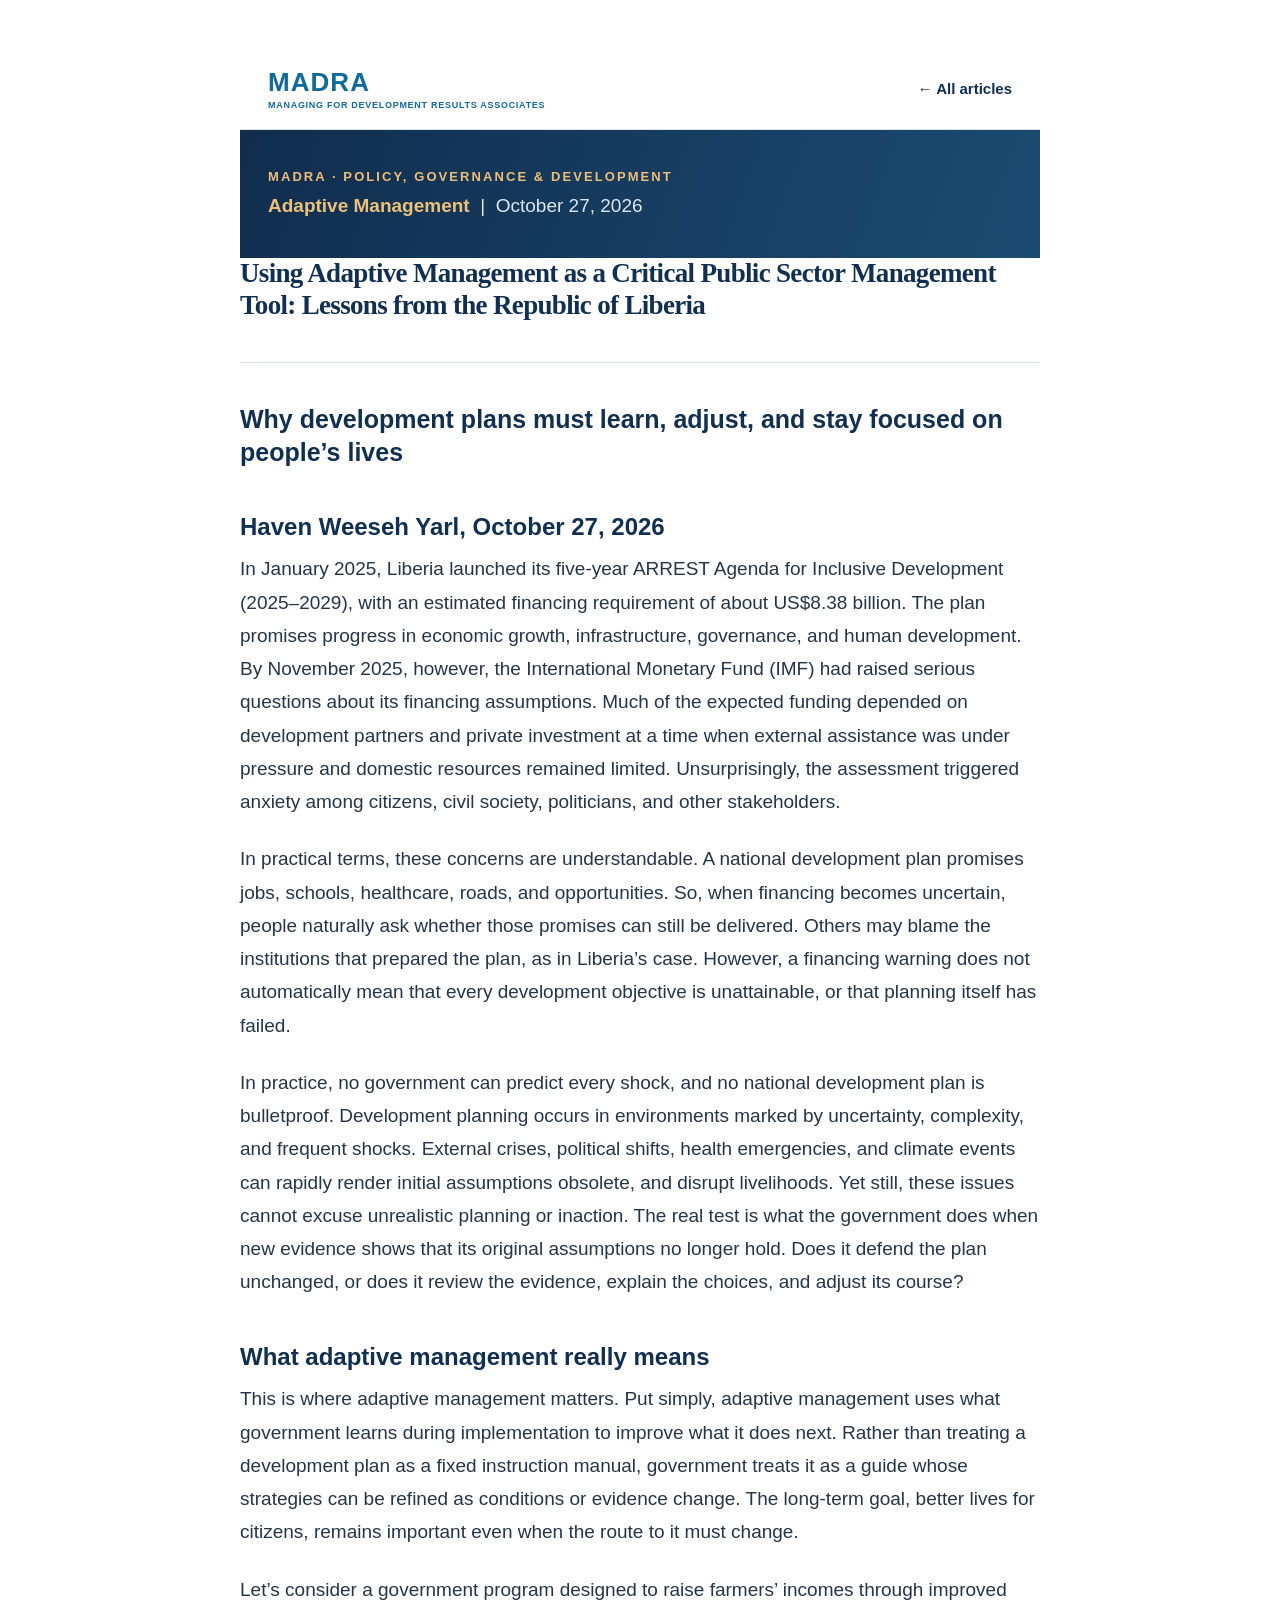
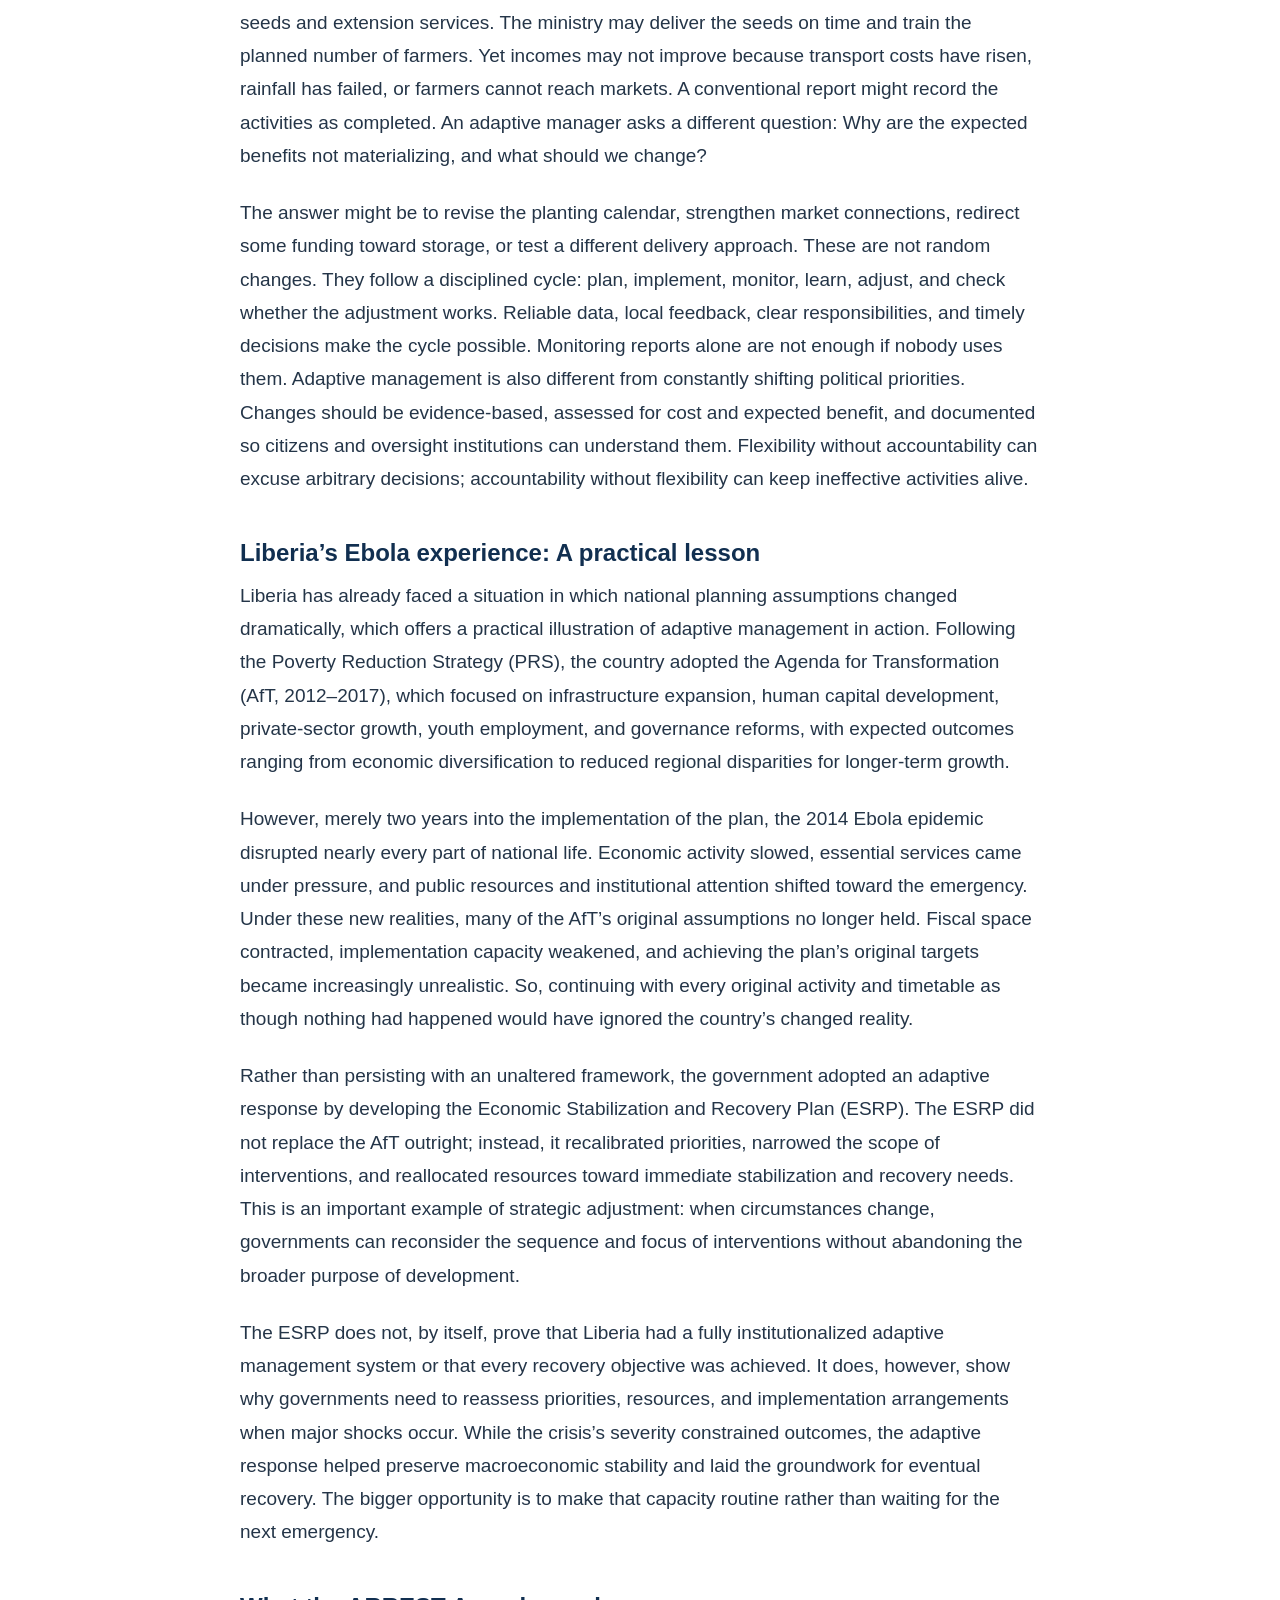
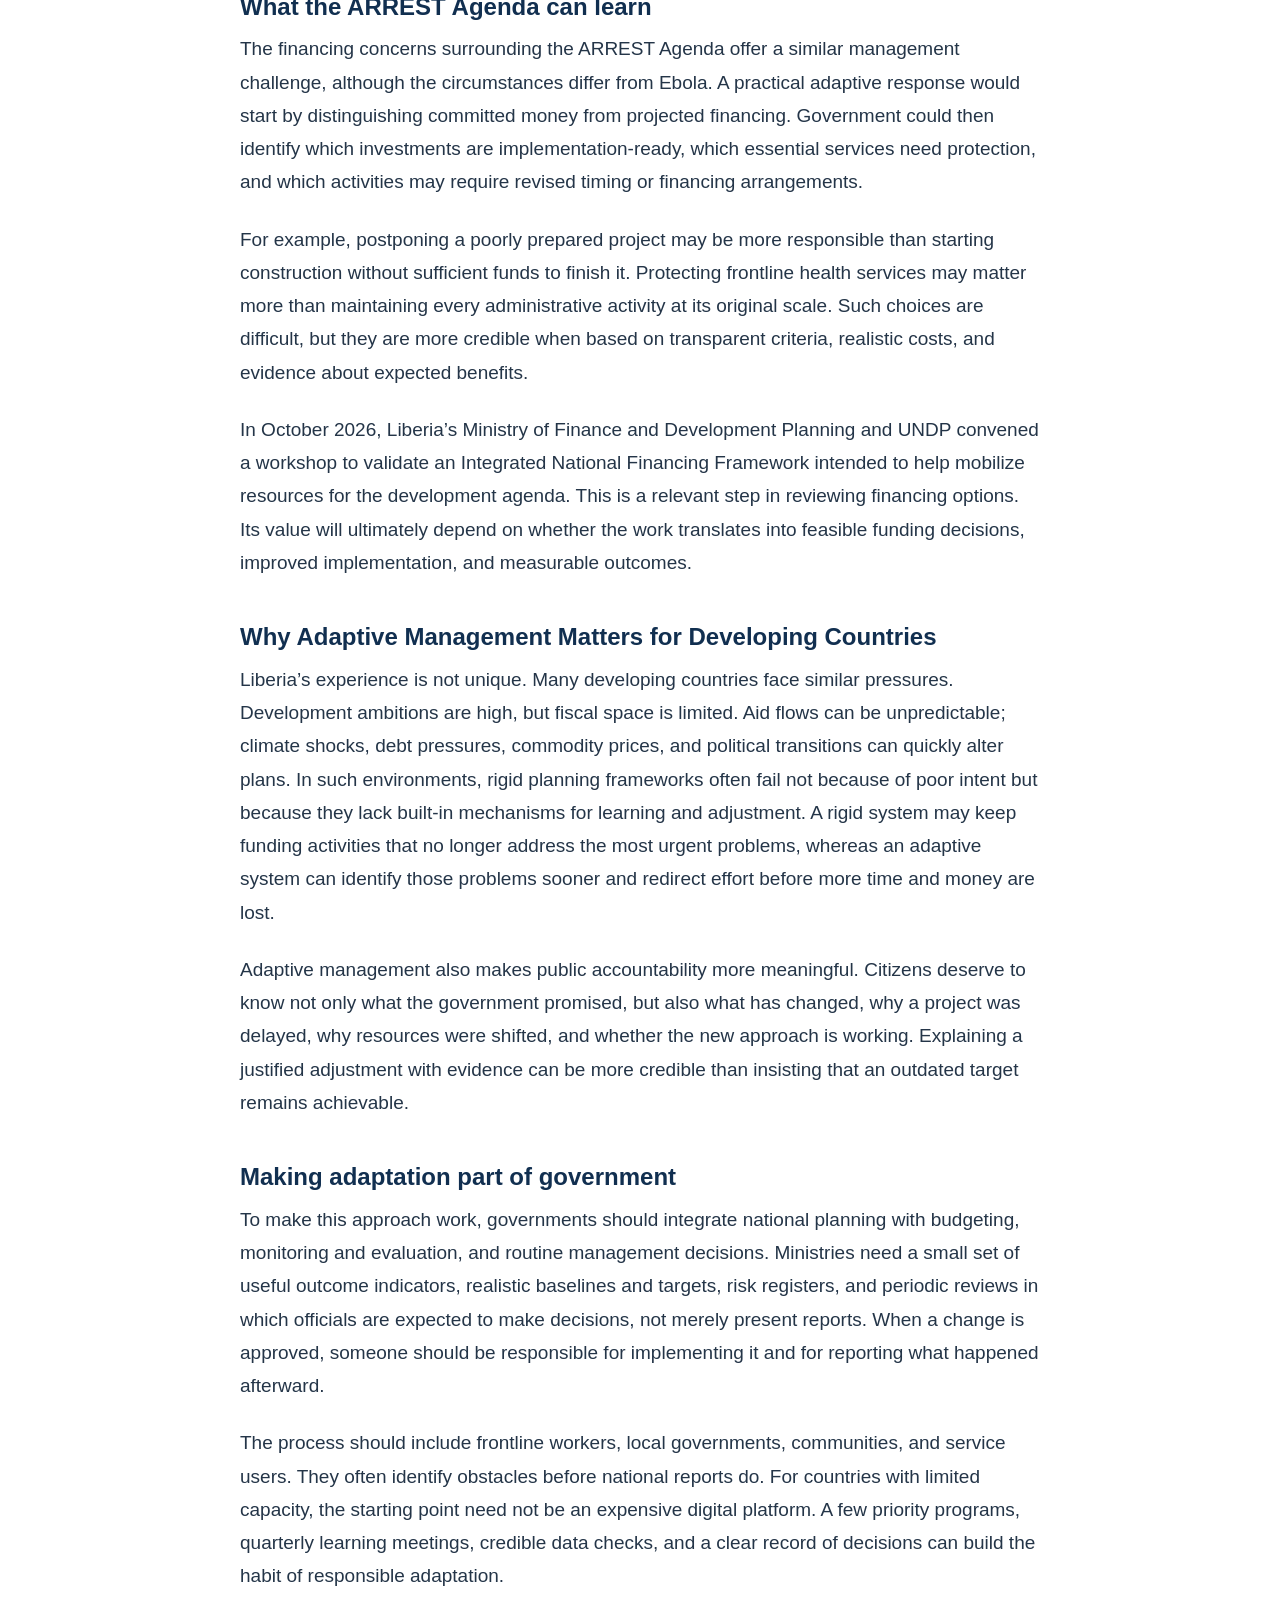
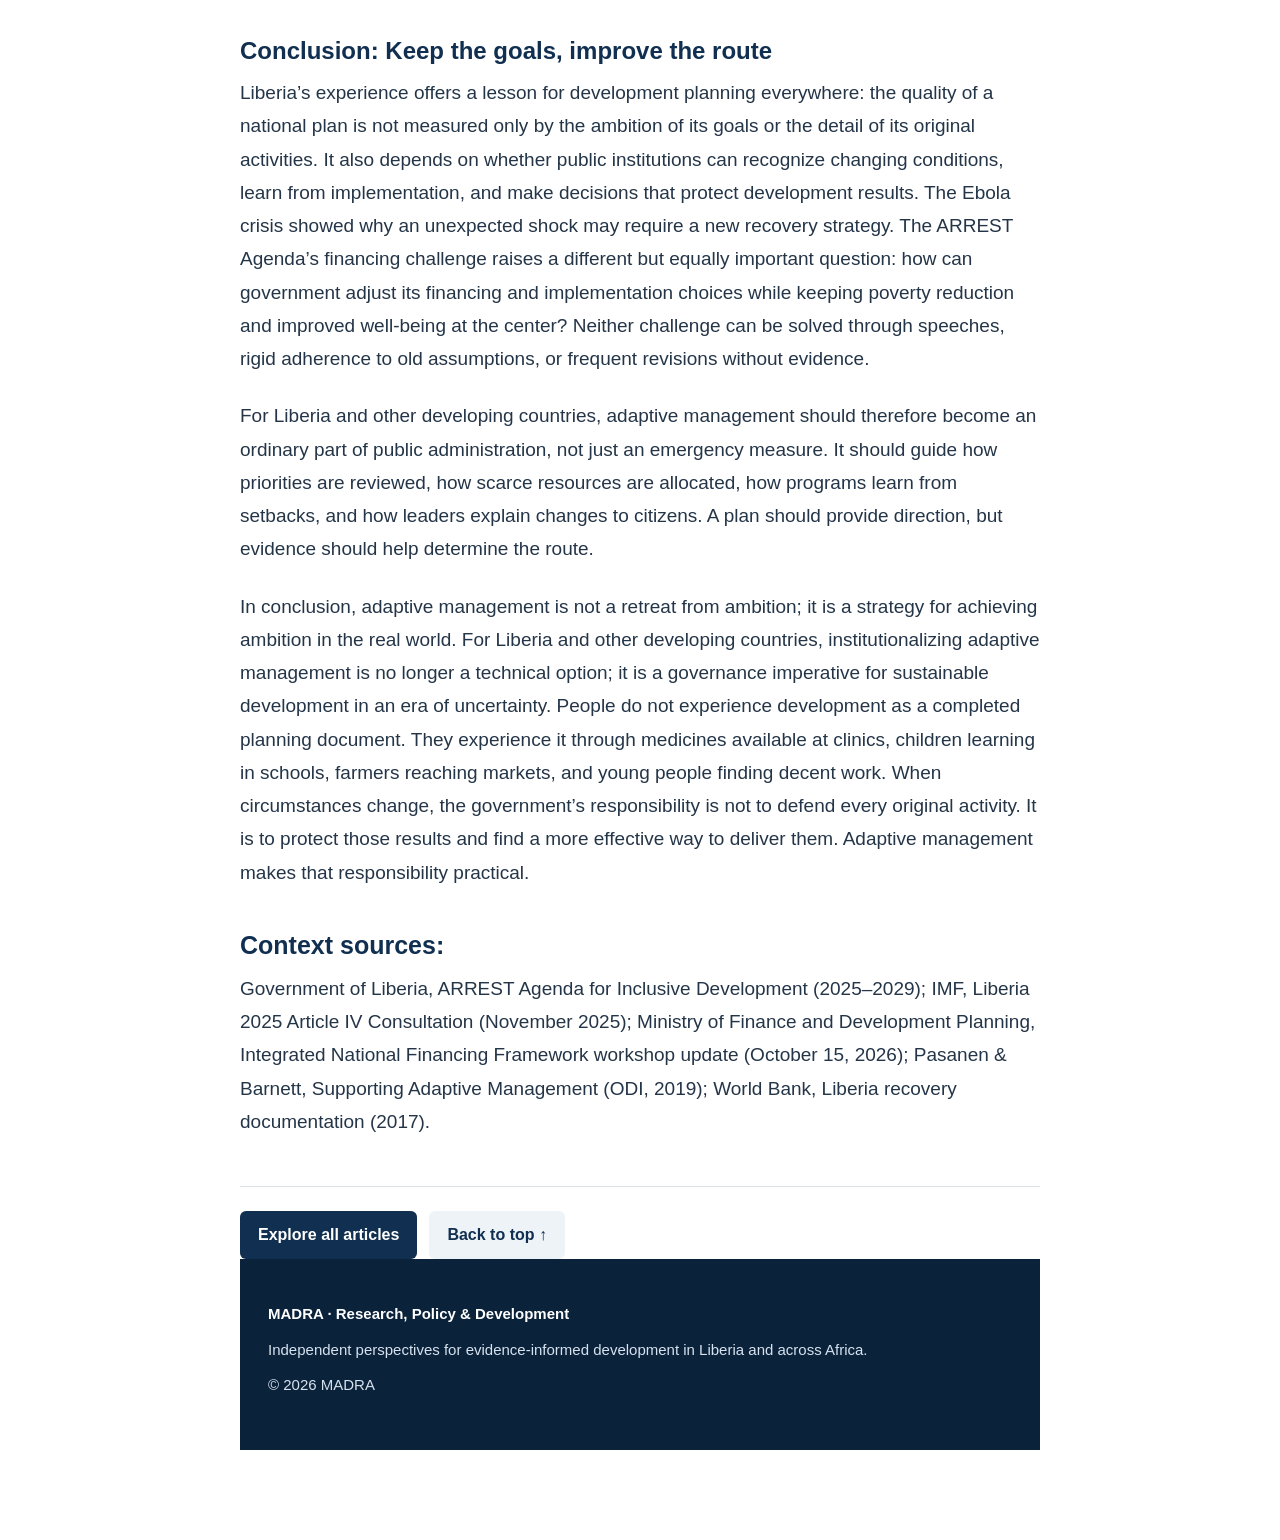
==== commit c67cd4fb: "Update_3" ====
--- a/blogs/adaptive-management/adaptive_management.html
+++ b/blogs/adaptive-management/adaptive_management.html
@@ -252,6 +252,17 @@
 
 
 
+<style type="text/css">:root{--navy:#112f50;--blue:#19456c;--gold:#bb8737;--ink:#243548;--muted:#586b7f;--line:#dce4eb;--paper:#fff;--pale:#f4f7fa}
+html{scroll-behavior:smooth}body{background:var(--paper)!important;color:var(--ink)!important;font-family:Arial,Helvetica,sans-serif!important;font-size:19px!important;line-height:1.75!important;margin:0!important;-webkit-font-smoothing:antialiased}
+.main-container{max-width:860px!important;margin:0 auto!important;padding:50px 30px 90px!important}
+#header{padding:0 0 28px;border-bottom:1px solid var(--line);margin-bottom:38px}
+h1.title{font-family:Georgia,'Times New Roman',serif!important;color:var(--navy)!important;font-size:clamp(2rem,4vw,2.7rem)!important;line-height:1.18!important;letter-spacing:-.025em!important;font-weight:700!important;margin:0 0 12px!important}
+h2,h3,h4{color:var(--navy)!important;line-height:1.32!important;scroll-margin-top:90px}h2{font:700 29px/1.3 Georgia,serif!important;margin-top:48px!important}h3{font-size:25px!important;margin-top:40px!important}h4{font-size:24px!important;margin-top:42px!important}p{margin:0 0 24px!important}a{color:#116a99!important;text-underline-offset:3px}a:hover{color:var(--navy)!important}ul,ol{padding-left:1.5em}li{margin-bottom:10px}blockquote{border-left:4px solid var(--gold)!important;background:var(--pale);padding:16px 22px;color:var(--ink)}
+.madra-header{background:#fff;border-bottom:1px solid var(--line);position:relative;z-index:10}.madra-nav{max-width:1120px;margin:auto;padding:19px 28px;display:flex;align-items:center;justify-content:space-between;gap:18px}.madra-wordmark{font:800 26px/1 Arial,sans-serif;color:var(--navy);letter-spacing:.04em;text-decoration:none!important}.madra-wordmark small{display:block;font-size:9px;letter-spacing:.08em;margin-top:6px}.madra-back{font-size:15px;font-weight:700;color:var(--navy)!important;text-decoration:none!important}.madra-back:hover{text-decoration:underline!important}.madra-kicker{font-size:13px;font-weight:800;letter-spacing:.16em;text-transform:uppercase;color:var(--gold);margin:0 0 14px}.madra-hero{background:linear-gradient(110deg,#102d4d,#1c4b71);color:#fff;padding:36px 28px}.madra-hero-inner{max-width:800px;margin:auto}.madra-hero p{margin:0!important;color:#dce7f2}.madra-hero strong{color:#eec17a}.madra-meta{font-size:16px;color:var(--muted);margin:12px 0 0!important}.madra-feature{width:100%;max-height:310px;object-fit:cover;border-radius:12px;margin:0 0 30px;background:#dce7ed}.madra-footer{background:#0b223b;color:#d6e2ee;padding:42px 28px;font-size:15px;line-height:1.7}.madra-footer-inner{max-width:1120px;margin:auto}.madra-footer a{color:#fff!important}.madra-footer strong{color:#fff}.madra-footer p{margin:0 0 10px!important}.madra-actions{border-top:1px solid var(--line);margin-top:48px;padding-top:24px;display:flex;flex-wrap:wrap;gap:12px}.madra-button{display:inline-block;background:var(--navy);color:white!important;padding:10px 18px;border-radius:6px;text-decoration:none!important;font-size:16px;font-weight:700}.madra-button.alt{background:#edf3f7;color:var(--navy)!important}
+
+.main-container>h3:first-of-type{font-family:Arial,sans-serif!important;font-size:23px!important;font-weight:500!important;line-height:1.5!important;color:#486079!important;margin:0 0 20px!important}.main-container>h3:first-of-type strong{font-weight:500!important}.main-container>h4:first-of-type{font-size:16px!important;color:var(--muted)!important;margin:0 0 34px!important}.main-container>h4:first-of-type strong{font-weight:600!important}
+@media(max-width:650px){body{font-size:18px!important;line-height:1.72!important}.main-container{padding:32px 21px 65px!important}h1.title{font-size:30px!important}h3,h4{font-size:22px!important}.main-container>h3:first-of-type{font-size:20px!important}.madra-nav{padding:16px 20px}.madra-wordmark{font-size:23px}.madra-back{font-size:13px}.madra-hero{padding:25px 21px}}
+</style>
 
 
 
@@ -343,6 +354,14 @@
 
 
 
+<header class="madra-header"><nav class="madra-nav" aria-label="Article navigation">
+<a class="madra-wordmark" href="../../index.html">MADRA<small>MANAGING FOR DEVELOPMENT RESULTS ASSOCIATES</small></a>
+<a class="madra-back" href="../../index.html">← All articles</a>
+</nav></header>
+<section class="madra-hero"><div class="madra-hero-inner">
+<p class="madra-kicker" style="color:#edbe78">MADRA · POLICY, GOVERNANCE &amp; DEVELOPMENT</p>
+<p><strong>Adaptive Management</strong>  |  October 27, 2026</p>
+</div></section>
 
 <div id="header">
 
@@ -561,6 +580,14 @@
 recovery documentation (2017).</p>
 </div>
 
+<div class="madra-actions">
+<a class="madra-button" href="../../index.html">Explore all articles</a>
+<a class="madra-button alt" href="#header">Back to top ↑</a>
+</div>
+<footer class="madra-footer"><div class="madra-footer-inner">
+<p><strong>MADRA · Research, Policy &amp; Development</strong></p>
+<p>Independent perspectives for evidence-informed development in Liberia and across Africa.</p>
+<p>© 2026 MADRA</p></div></footer>
 
 
 
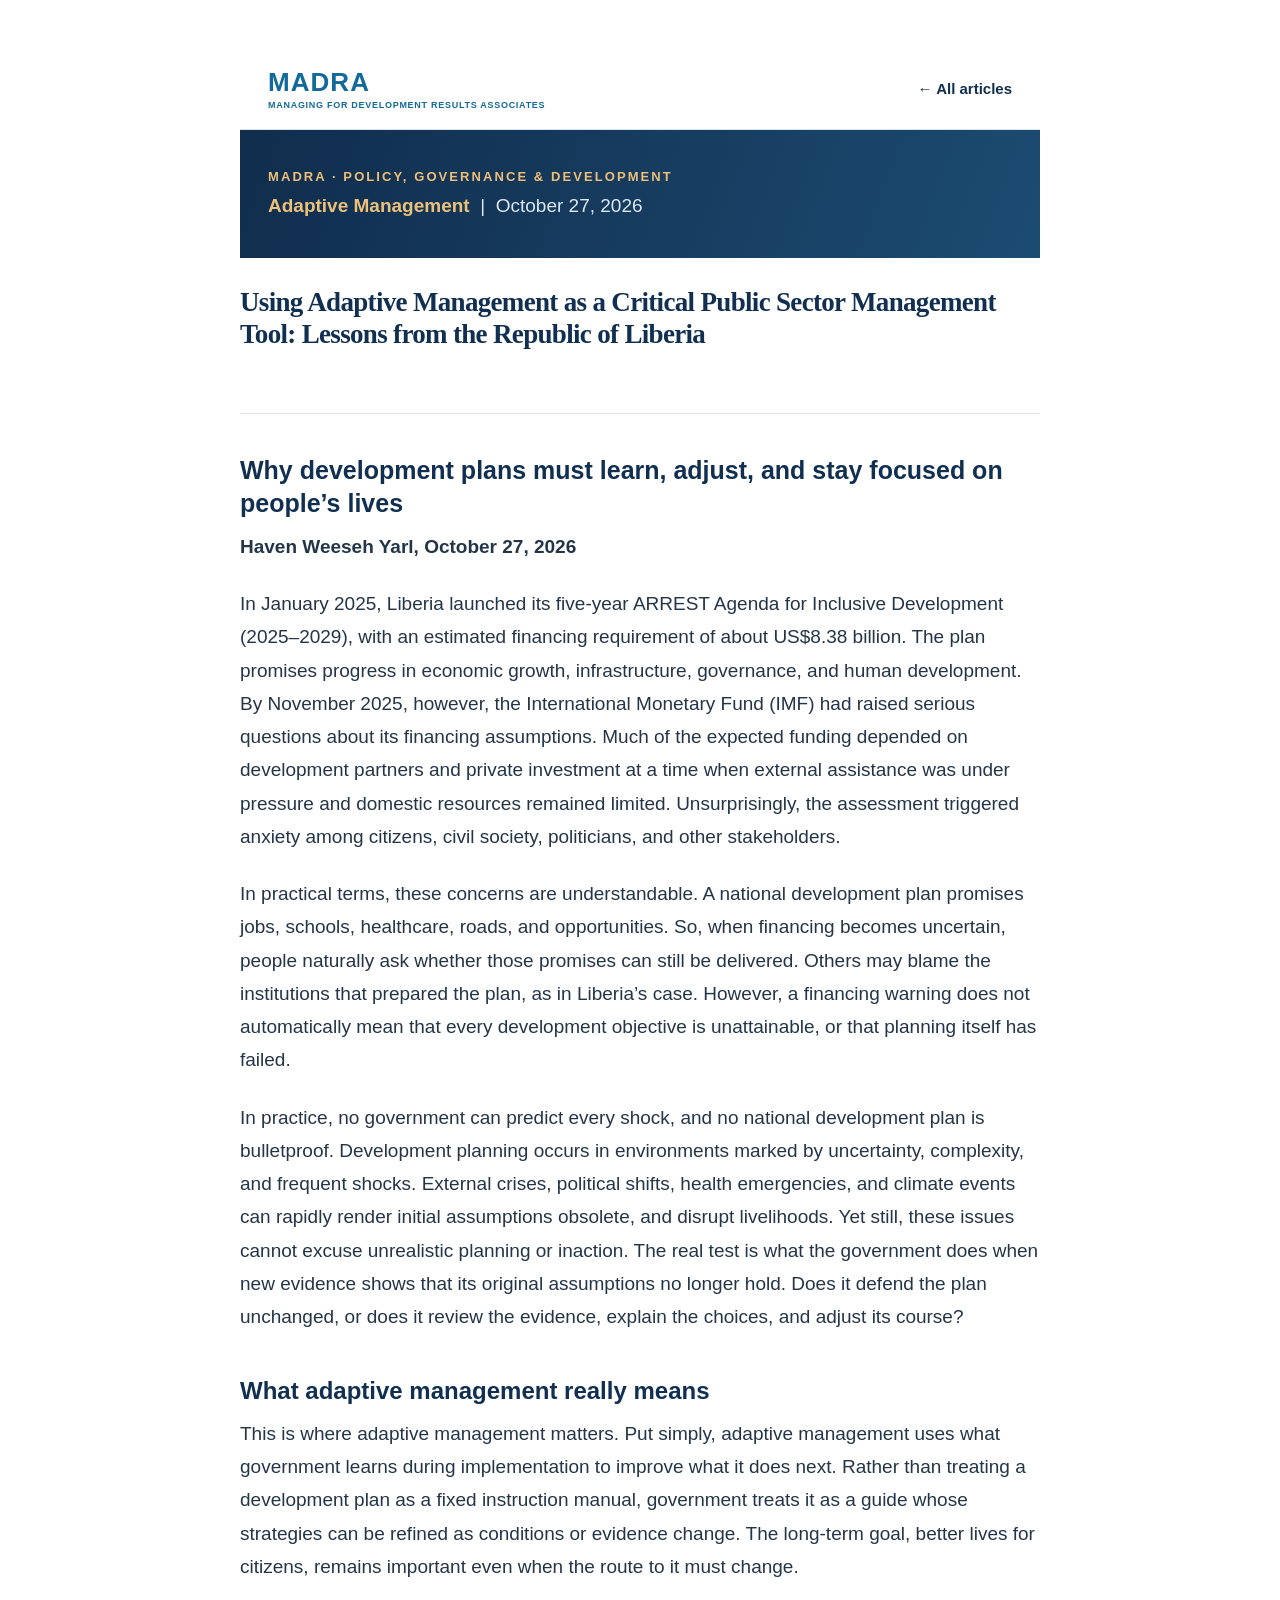
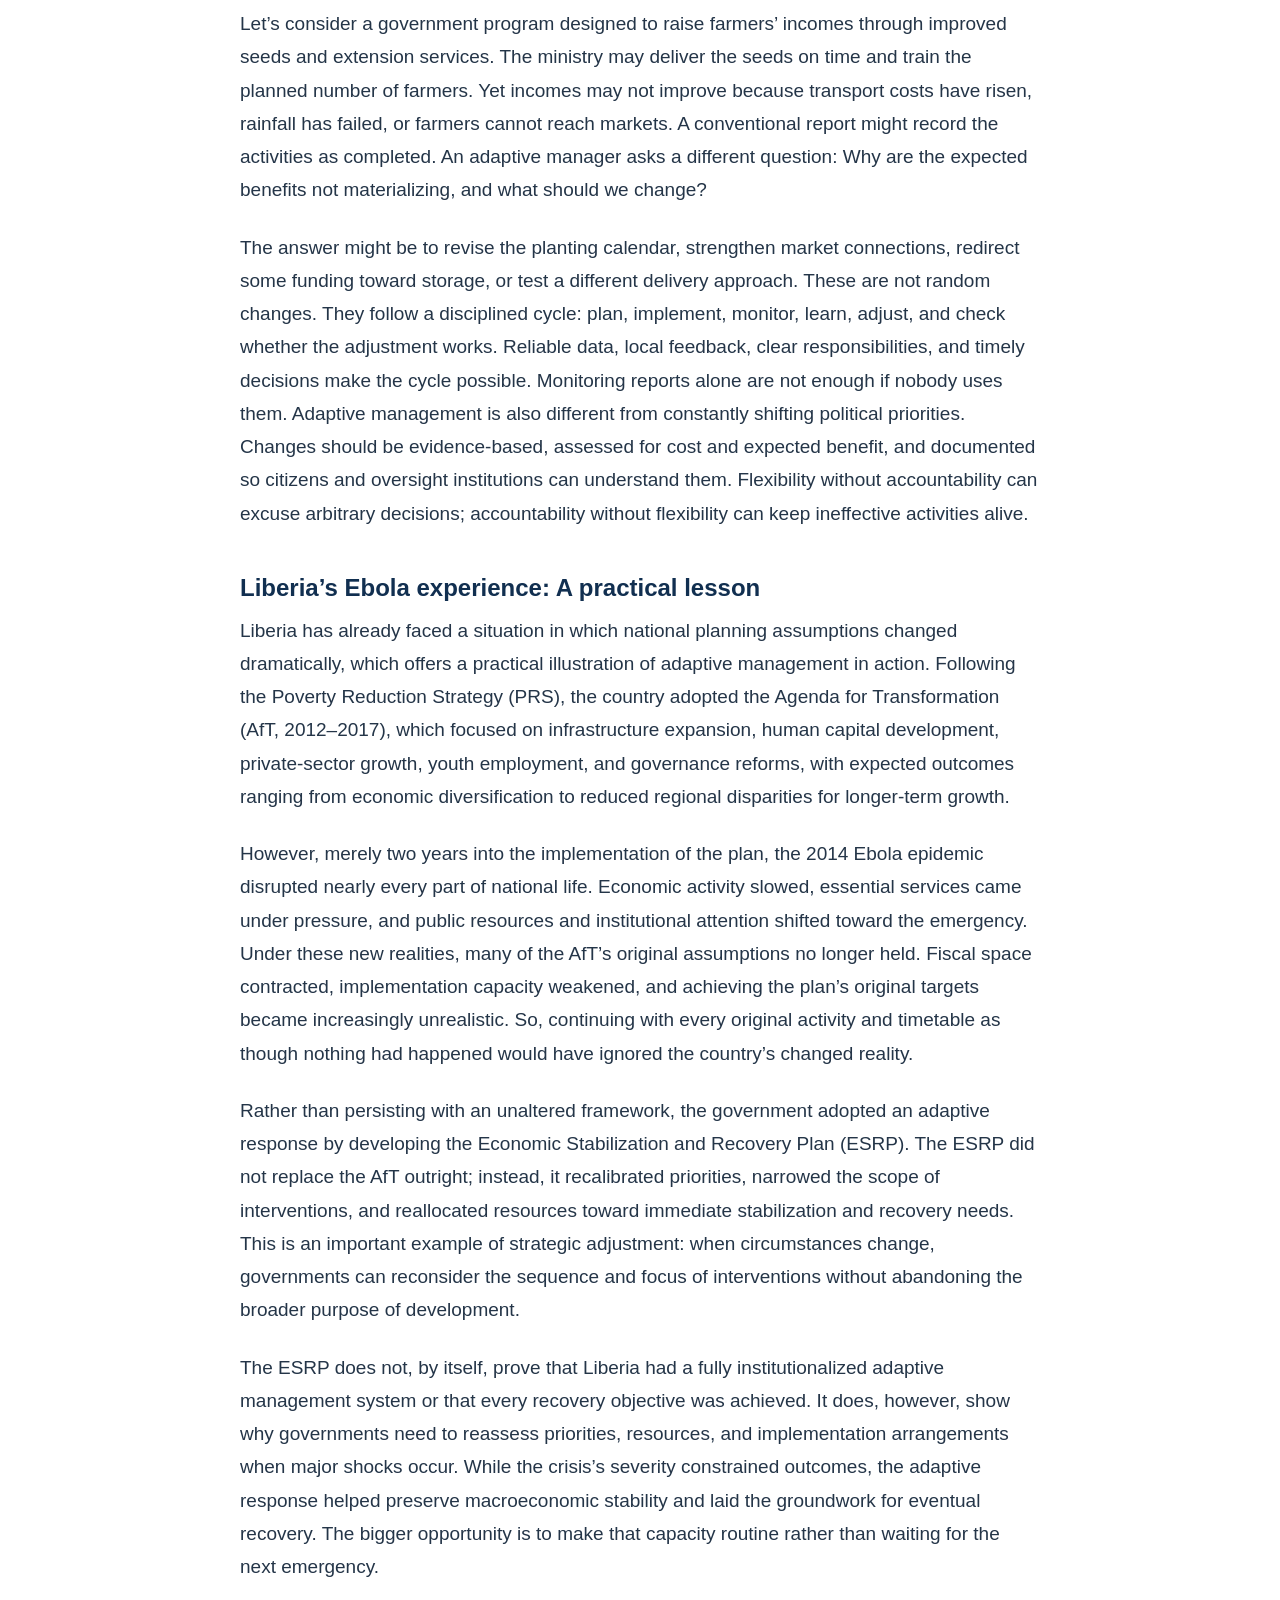
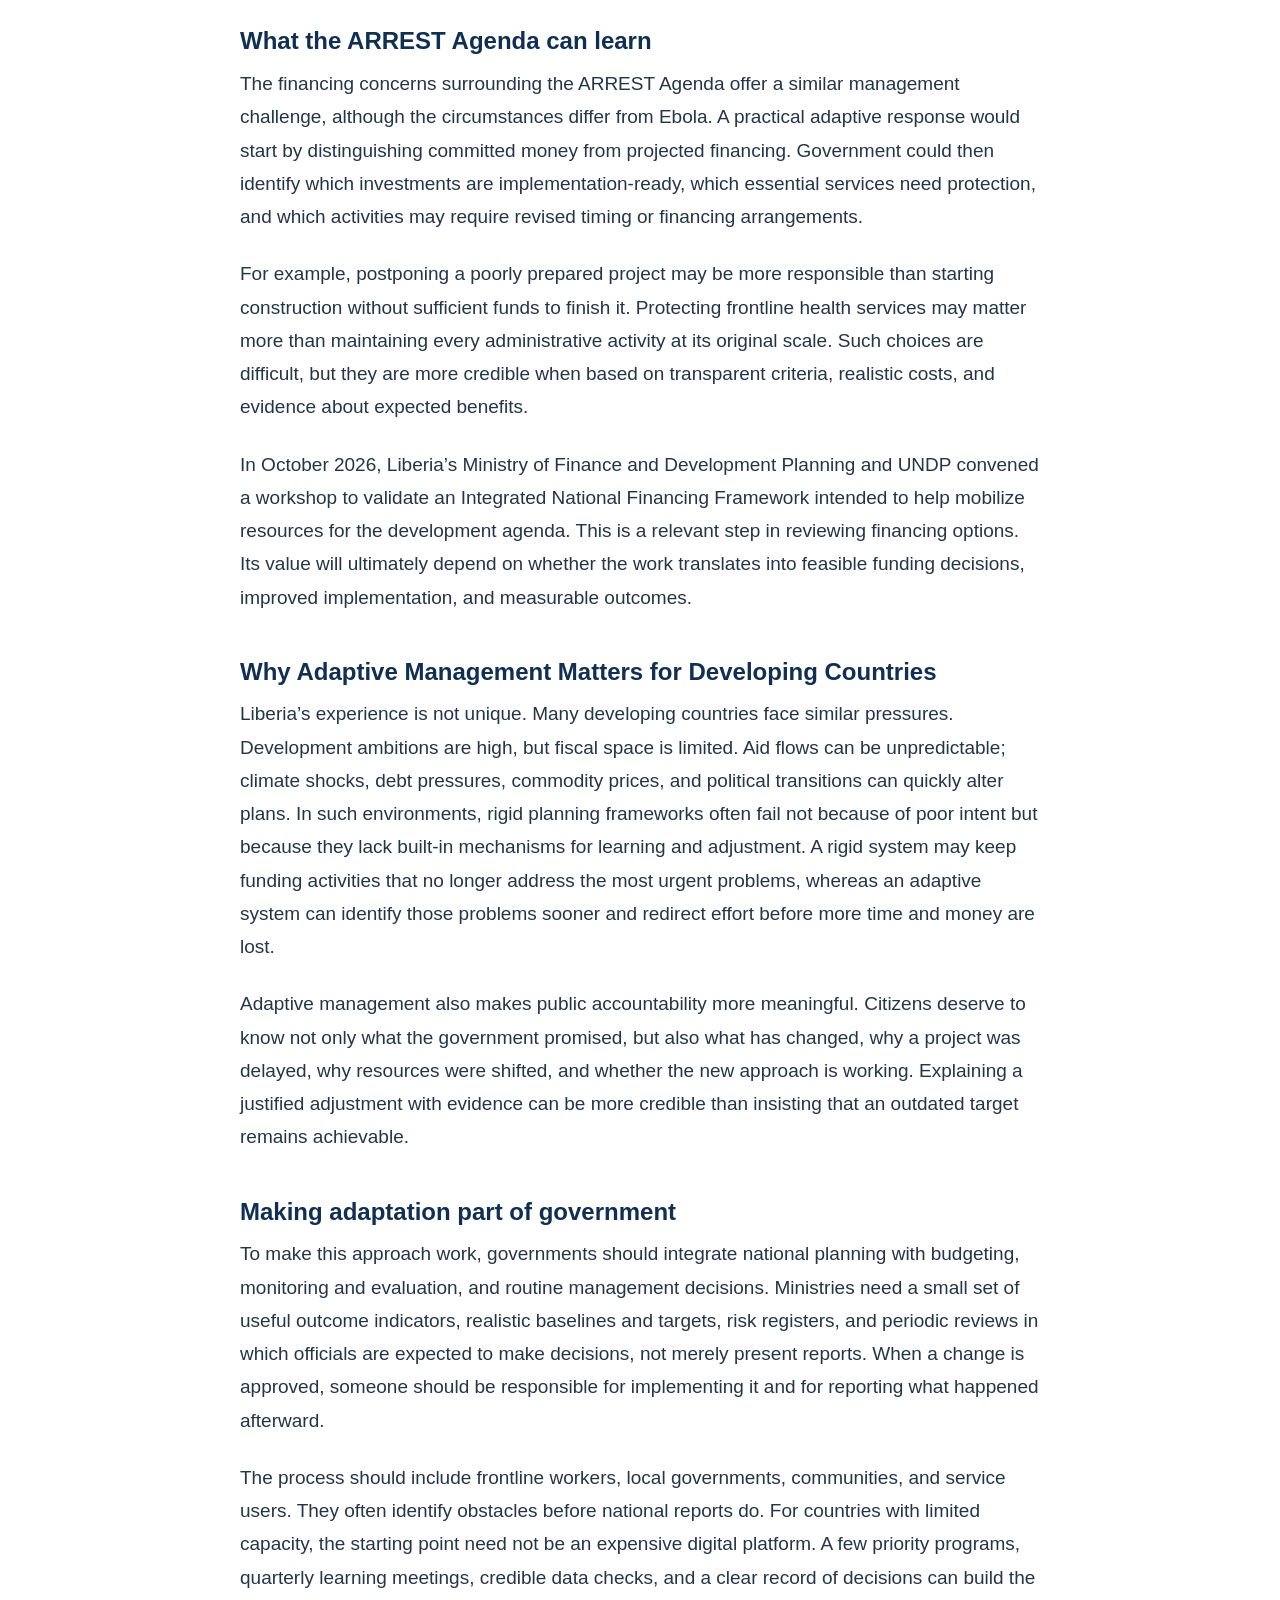
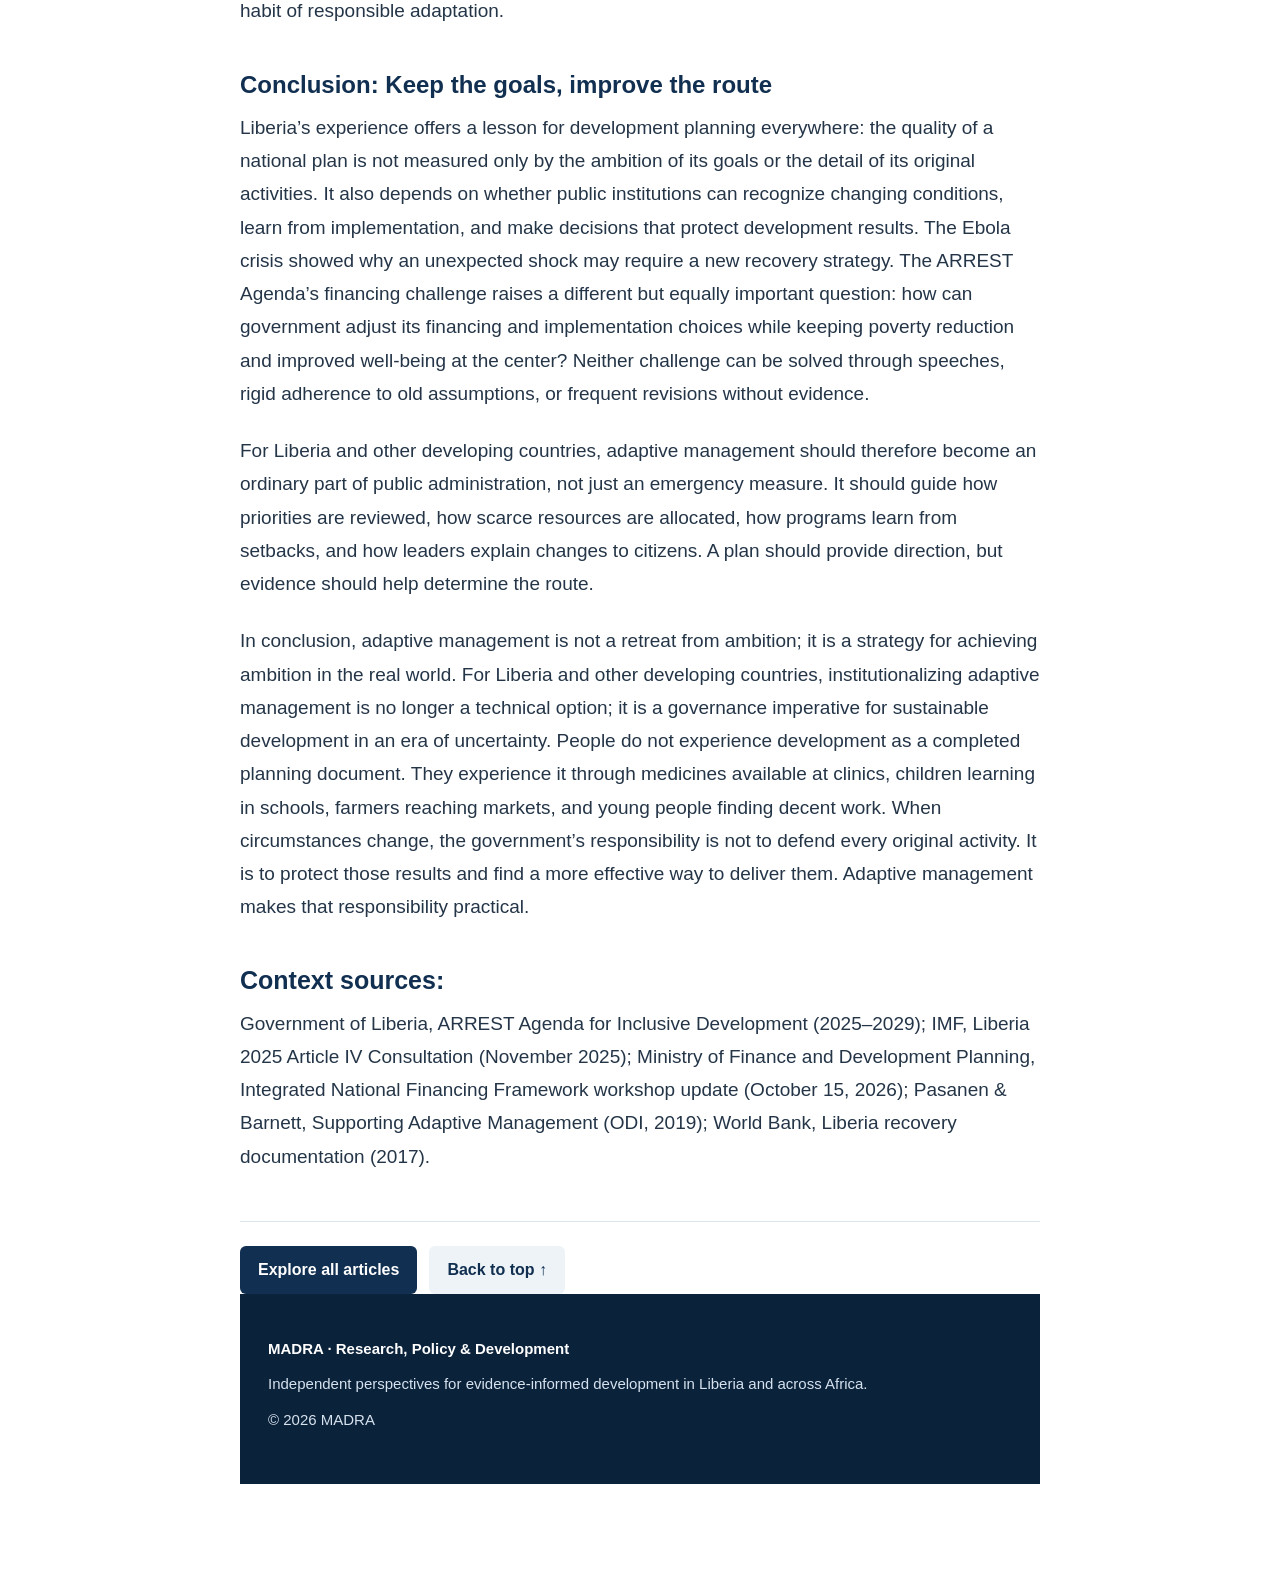
==== commit 5f221776: "Update_4" ====
--- a/blogs/adaptive-management/adaptive_management.html
+++ b/blogs/adaptive-management/adaptive_management.html
@@ -262,6 +262,35 @@
 
 .main-container>h3:first-of-type{font-family:Arial,sans-serif!important;font-size:23px!important;font-weight:500!important;line-height:1.5!important;color:#486079!important;margin:0 0 20px!important}.main-container>h3:first-of-type strong{font-weight:500!important}.main-container>h4:first-of-type{font-size:16px!important;color:var(--muted)!important;margin:0 0 34px!important}.main-container>h4:first-of-type strong{font-weight:600!important}
 @media(max-width:650px){body{font-size:18px!important;line-height:1.72!important}.main-container{padding:32px 21px 65px!important}h1.title{font-size:30px!important}h3,h4{font-size:22px!important}.main-container>h3:first-of-type{font-size:20px!important}.madra-nav{padding:16px 20px}.madra-wordmark{font-size:23px}.madra-back{font-size:13px}.madra-hero{padding:25px 21px}}
+
+
+.main-container h1.title {
+margin-top: 28px !important;
+margin-bottom: 34px !important;
+line-height: 1.2 !important;
+}
+
+.main-container > h3:first-of-type {
+margin-top: 0 !important;
+margin-bottom: 16px !important;
+line-height: 1.35 !important;
+}
+
+.main-container > h3:first-of-type + p {
+margin-top: 0 !important;
+margin-bottom: 22px !important;
+font-size: 20px !important;
+font-weight: 600 !important;
+line-height: 1.4 !important;
+}
+
+.main-container > h3:first-of-type + p + p {
+margin-top: 0 !important;
+}
+
+.main-container > h3:first-of-type + p {
+margin-bottom: 12px !important;
+}
 </style>
 
 
@@ -376,8 +405,7 @@
 <div id="why-development-plans-must-learn-adjust-and-stay-focused-on-peoples-lives" class="section level3">
 <h3><strong>Why development plans must learn, adjust, and stay focused
 on people’s lives</strong></h3>
-<div id="haven-weeseh-yarl-october-27-2026" class="section level4">
-<h4><strong>Haven Weeseh Yarl, October 27, 2026</strong></h4>
+<p><strong>Haven Weeseh Yarl, October 27, 2026</strong></p>
 <p>In January 2025, Liberia launched its five-year ARREST Agenda for
 Inclusive Development (2025–2029), with an estimated financing
 requirement of about US$8.38 billion. The plan promises progress in
@@ -405,7 +433,6 @@
 shows that its original assumptions no longer hold. Does it defend the
 plan unchanged, or does it review the evidence, explain the choices, and
 adjust its course?</p>
-</div>
 <div id="what-adaptive-management-really-means" class="section level4">
 <h4><strong>What adaptive management really means</strong></h4>
 <p>This is where adaptive management matters. Put simply, adaptive
